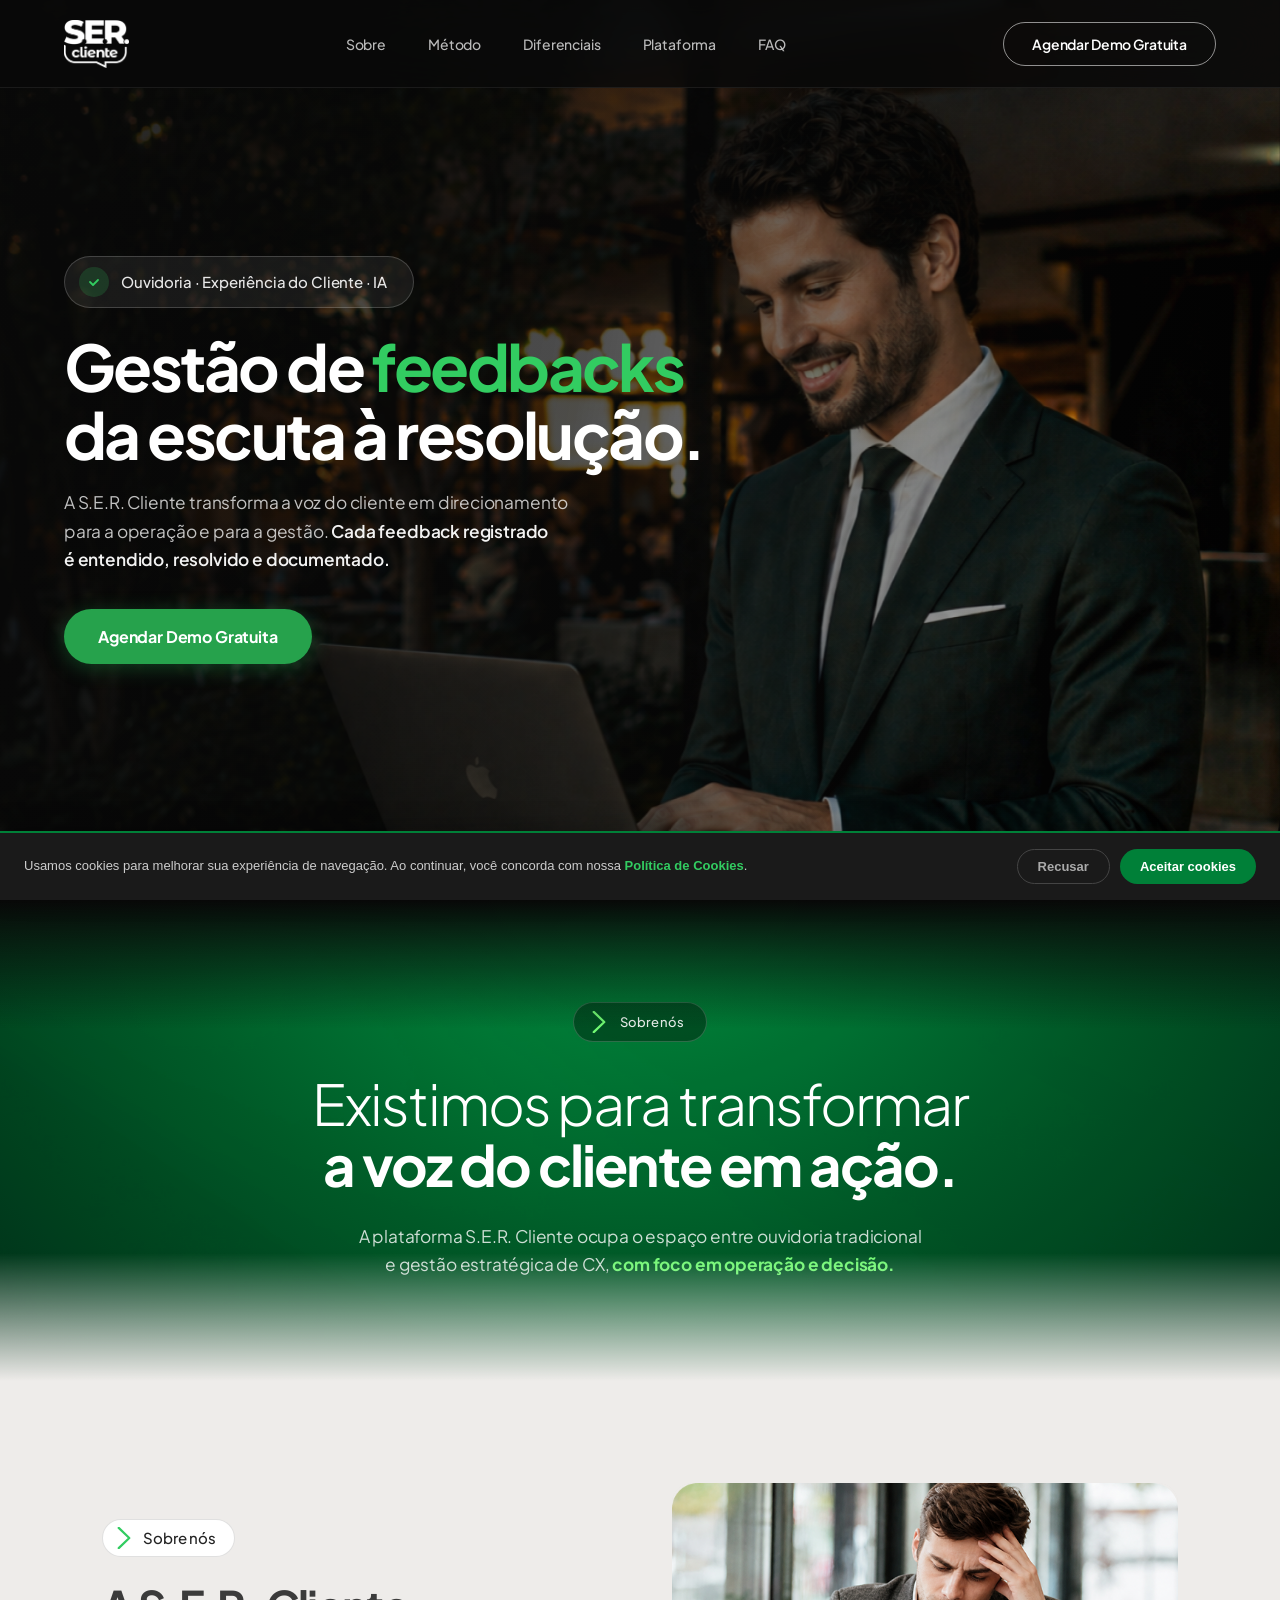
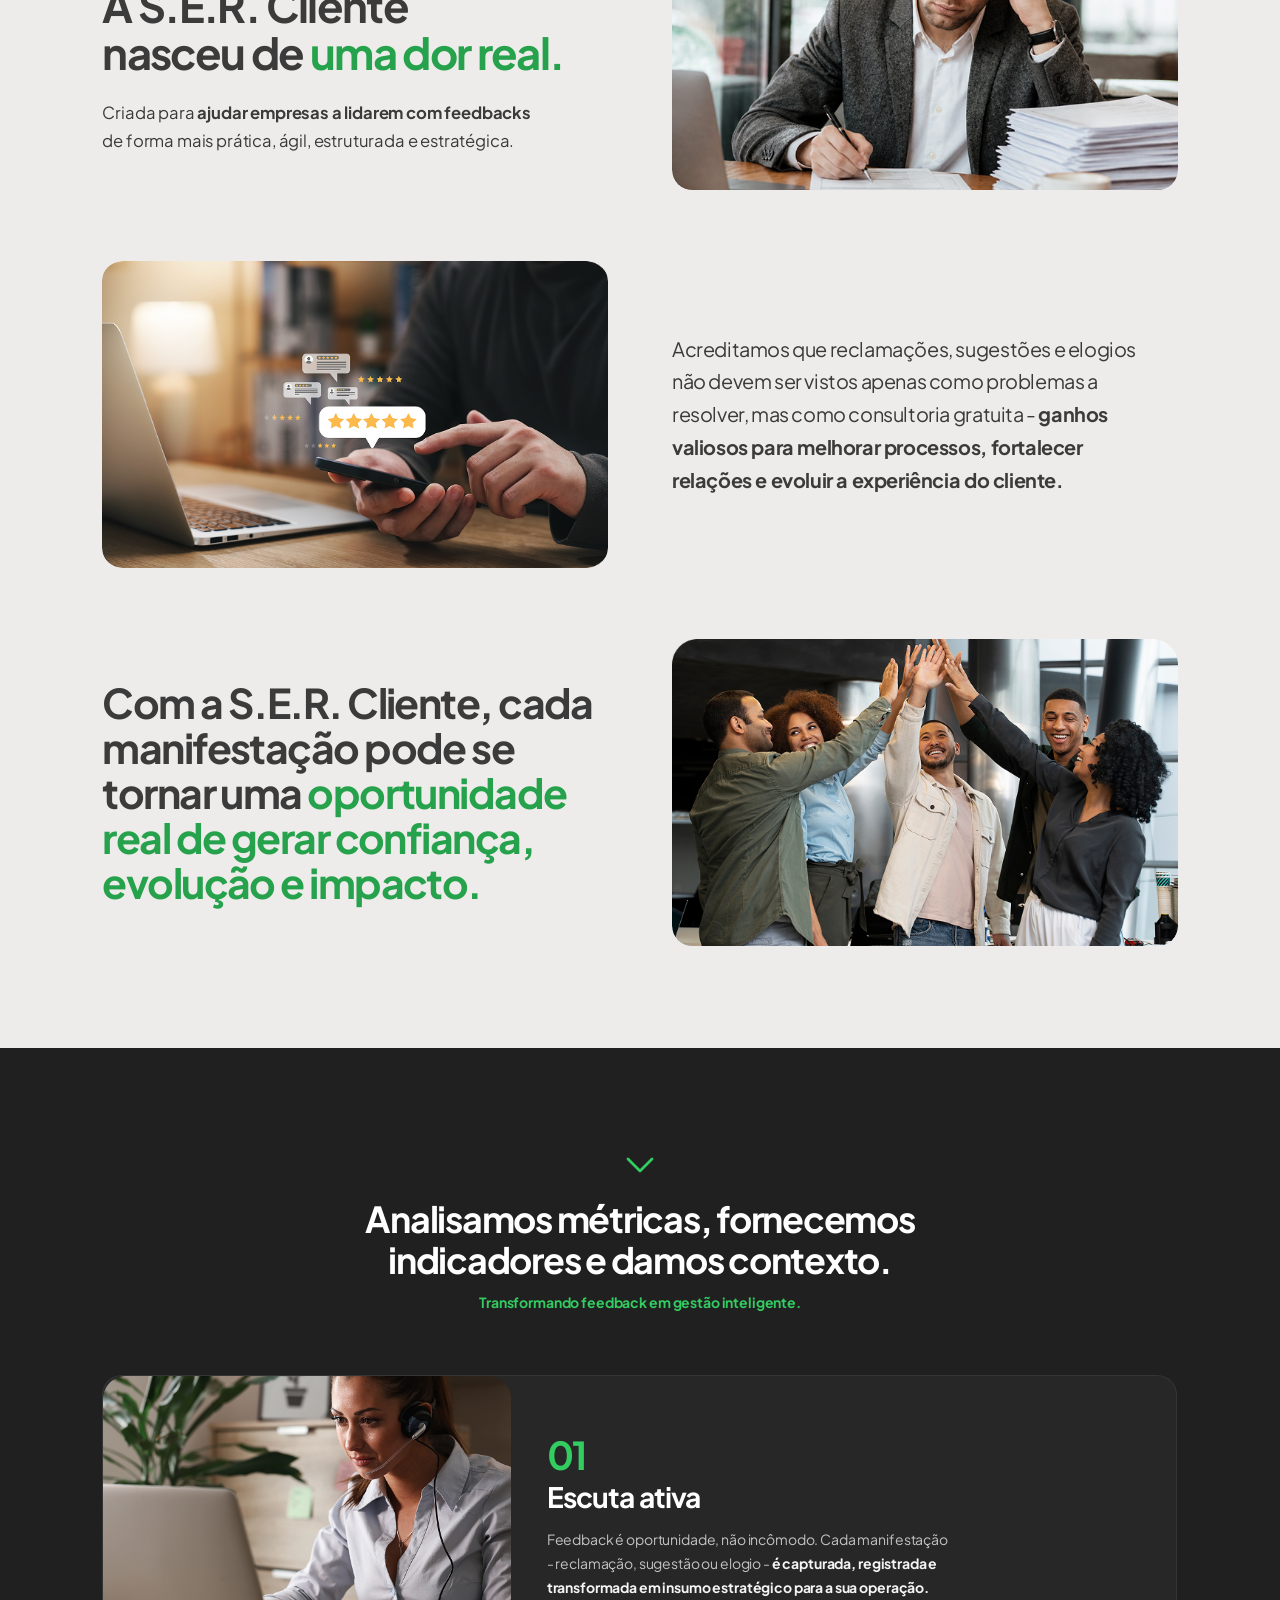
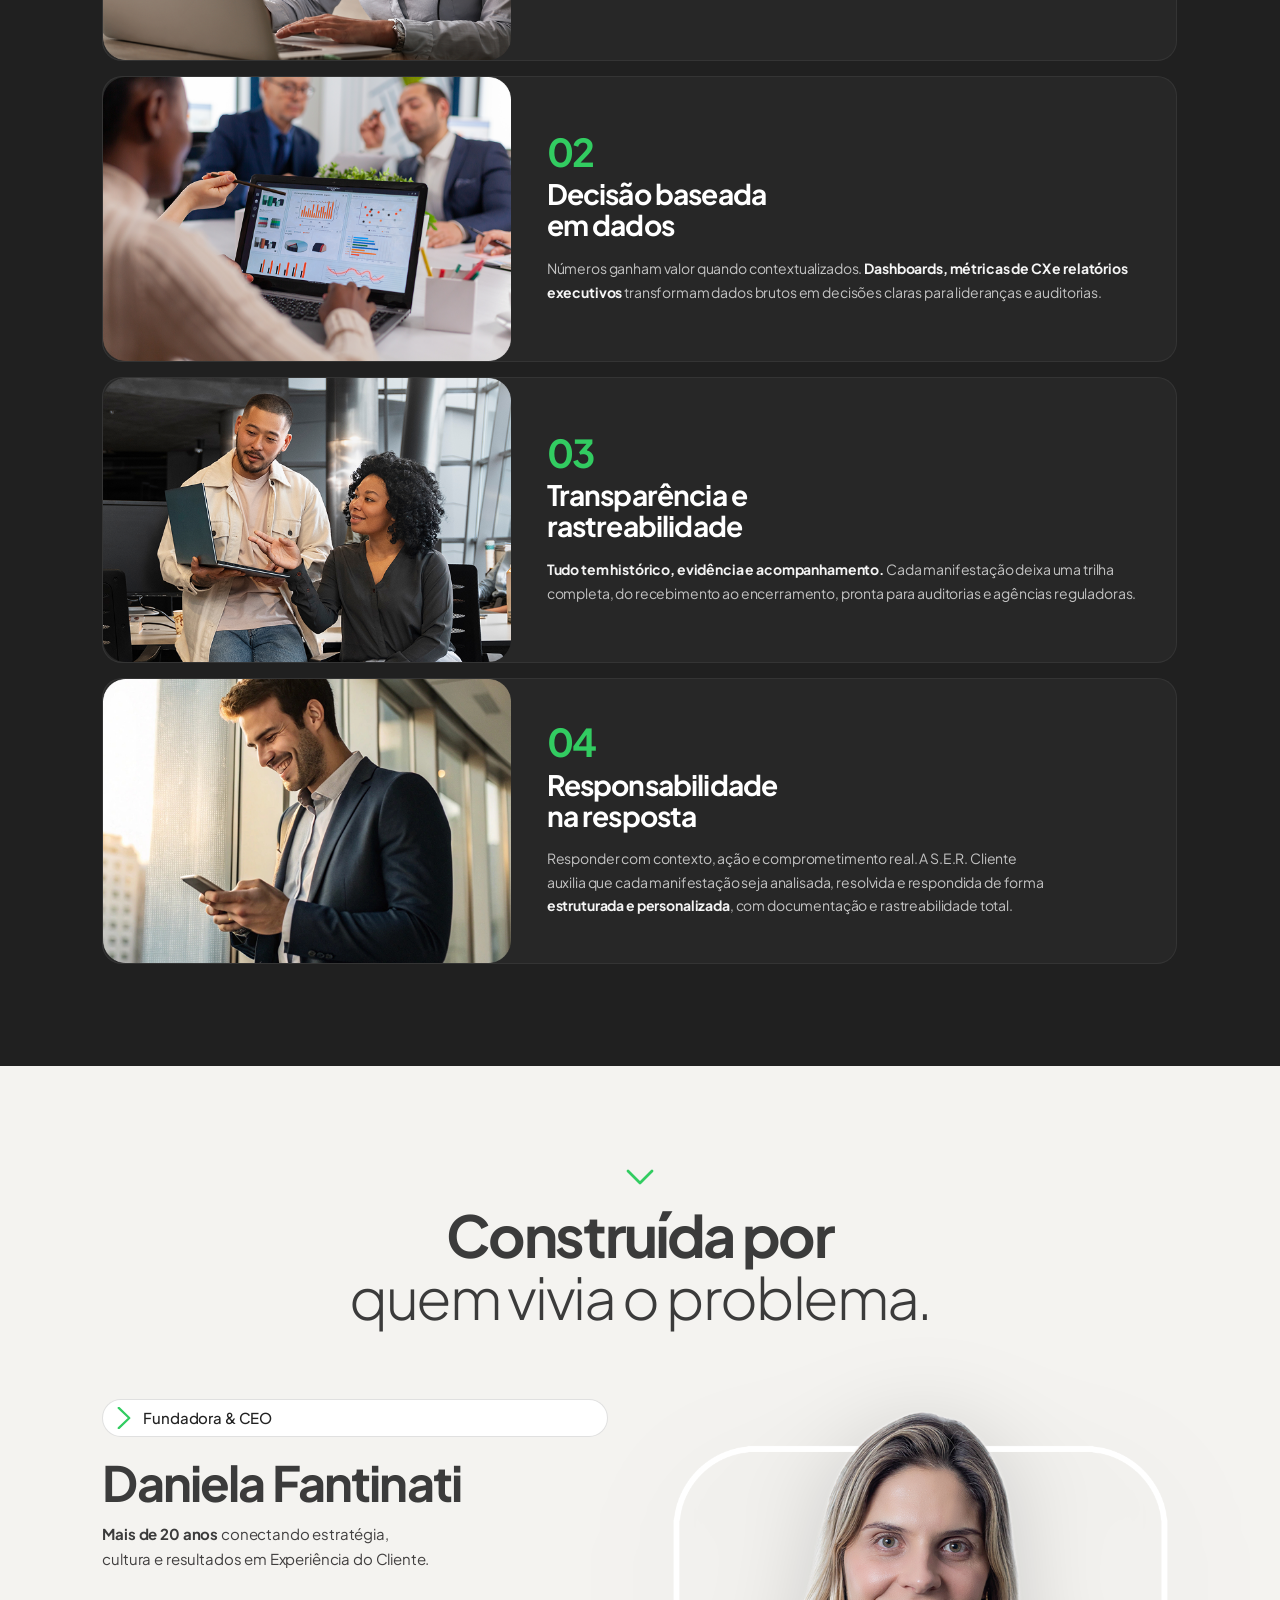
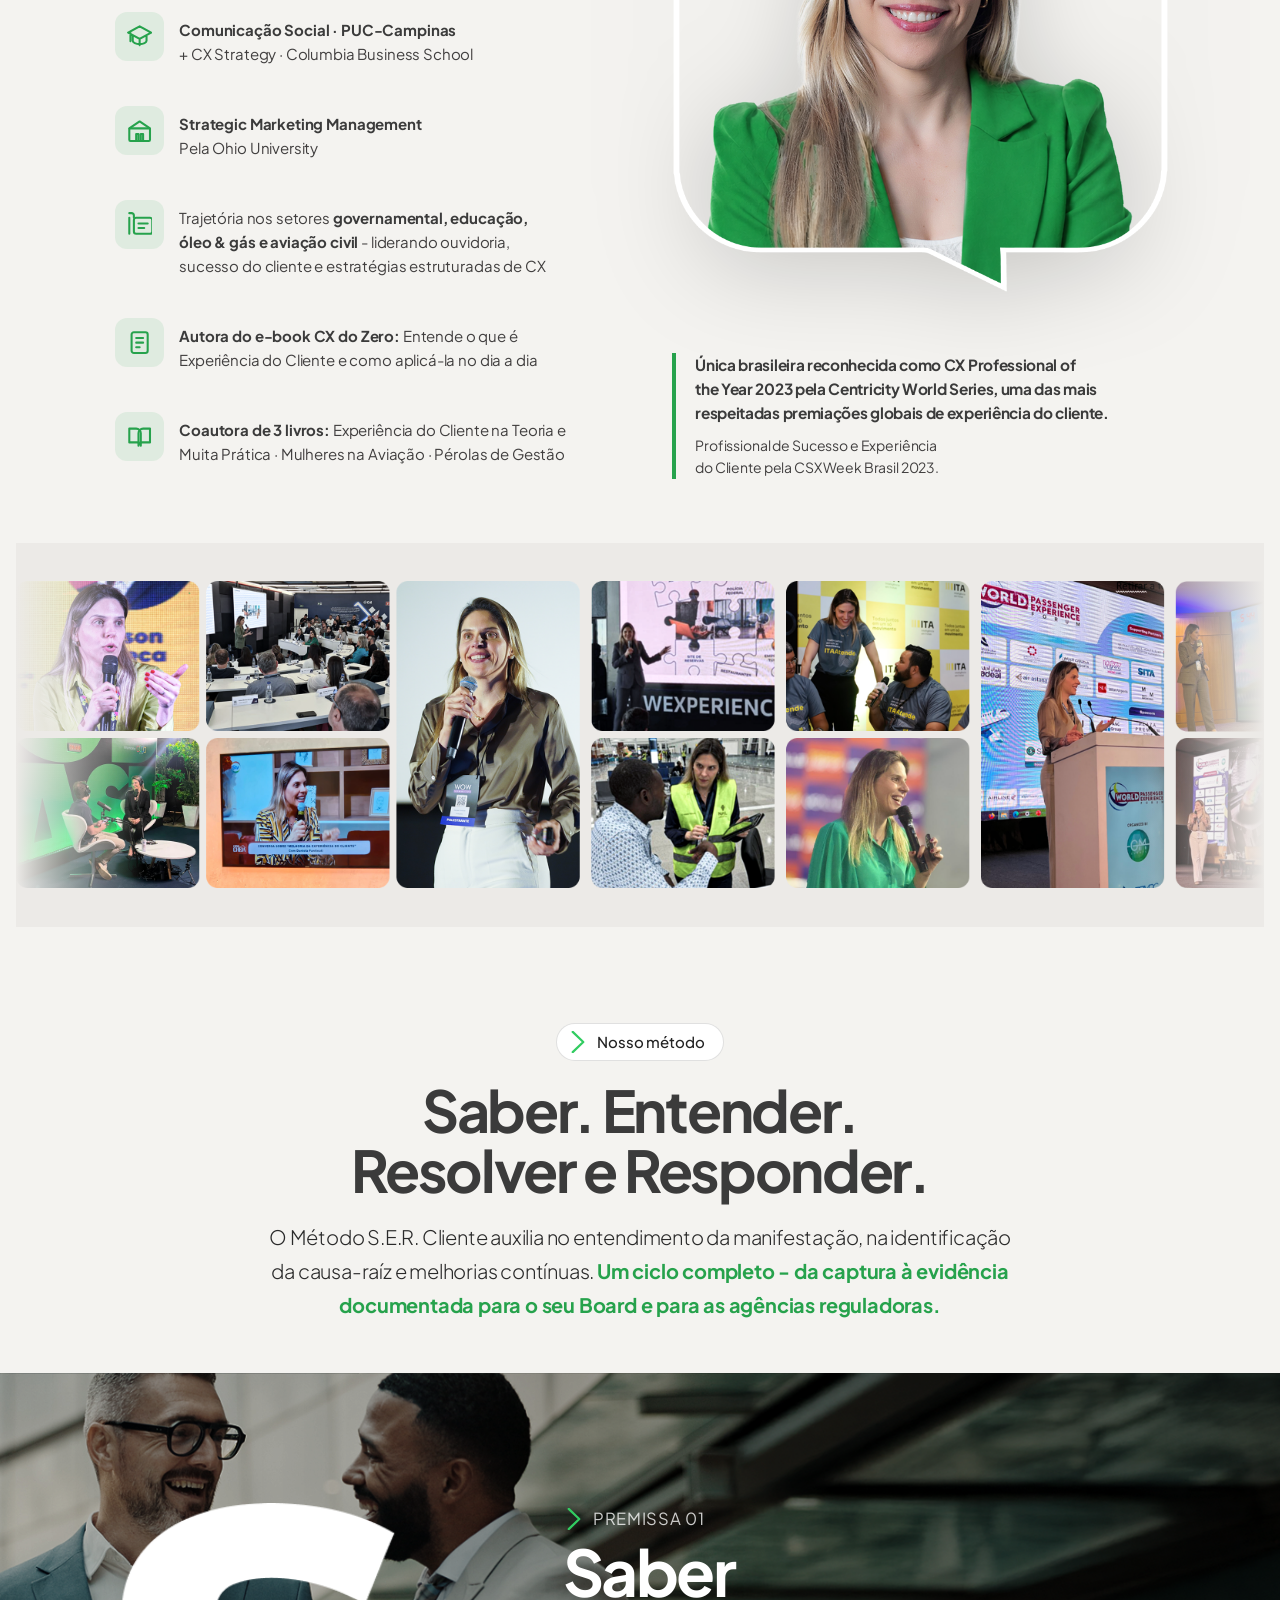
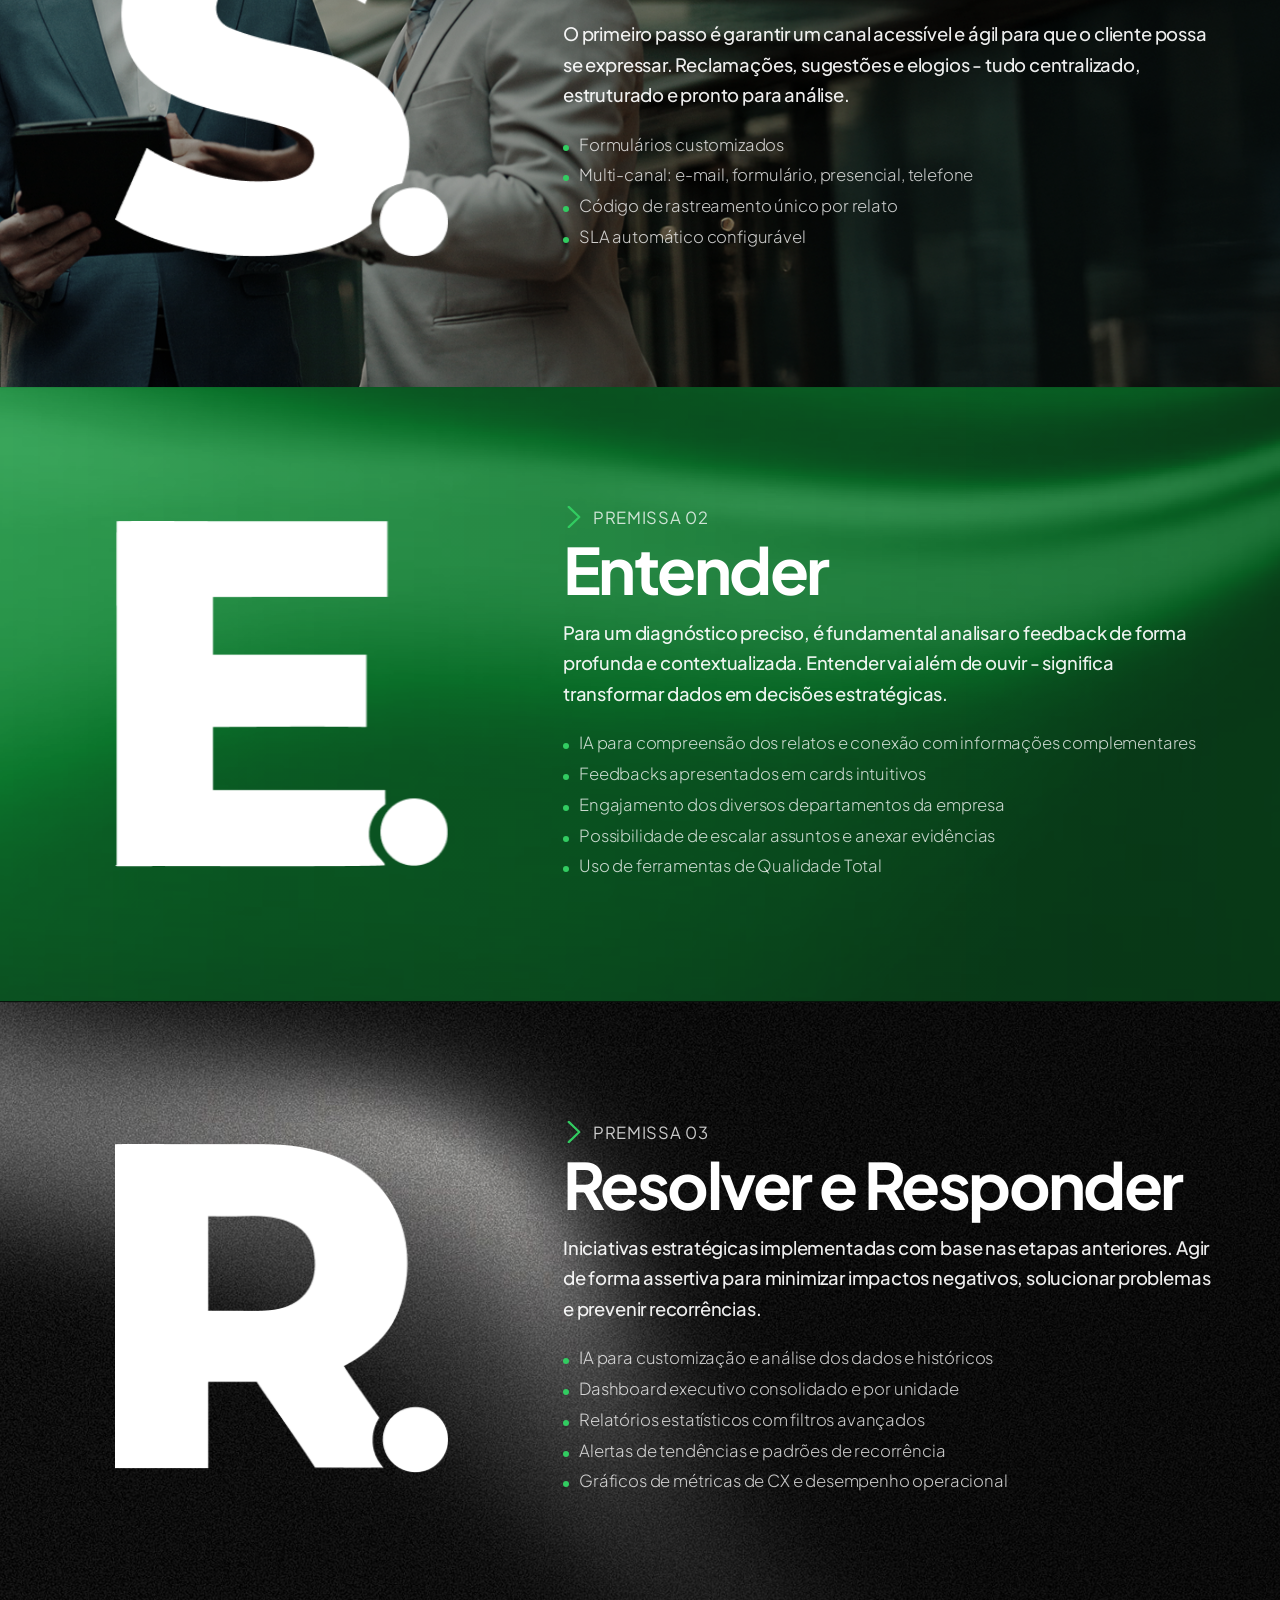
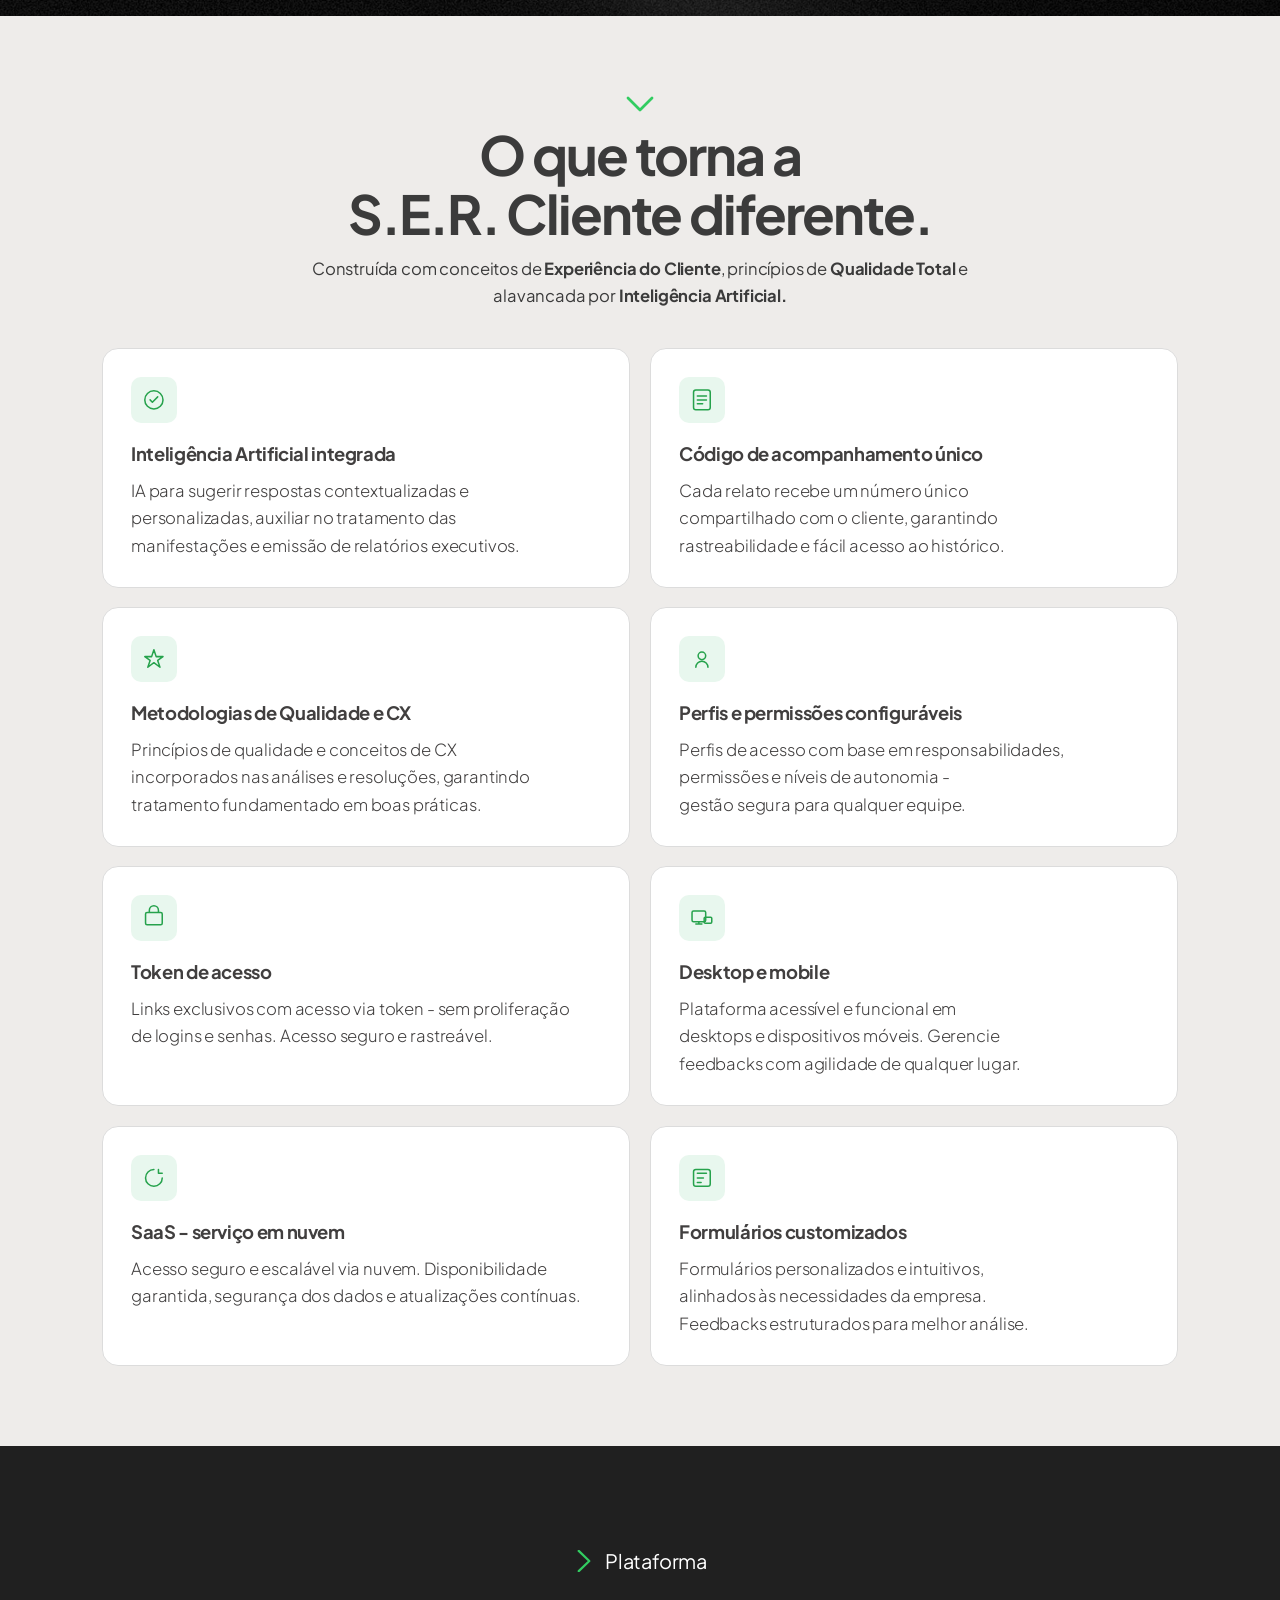
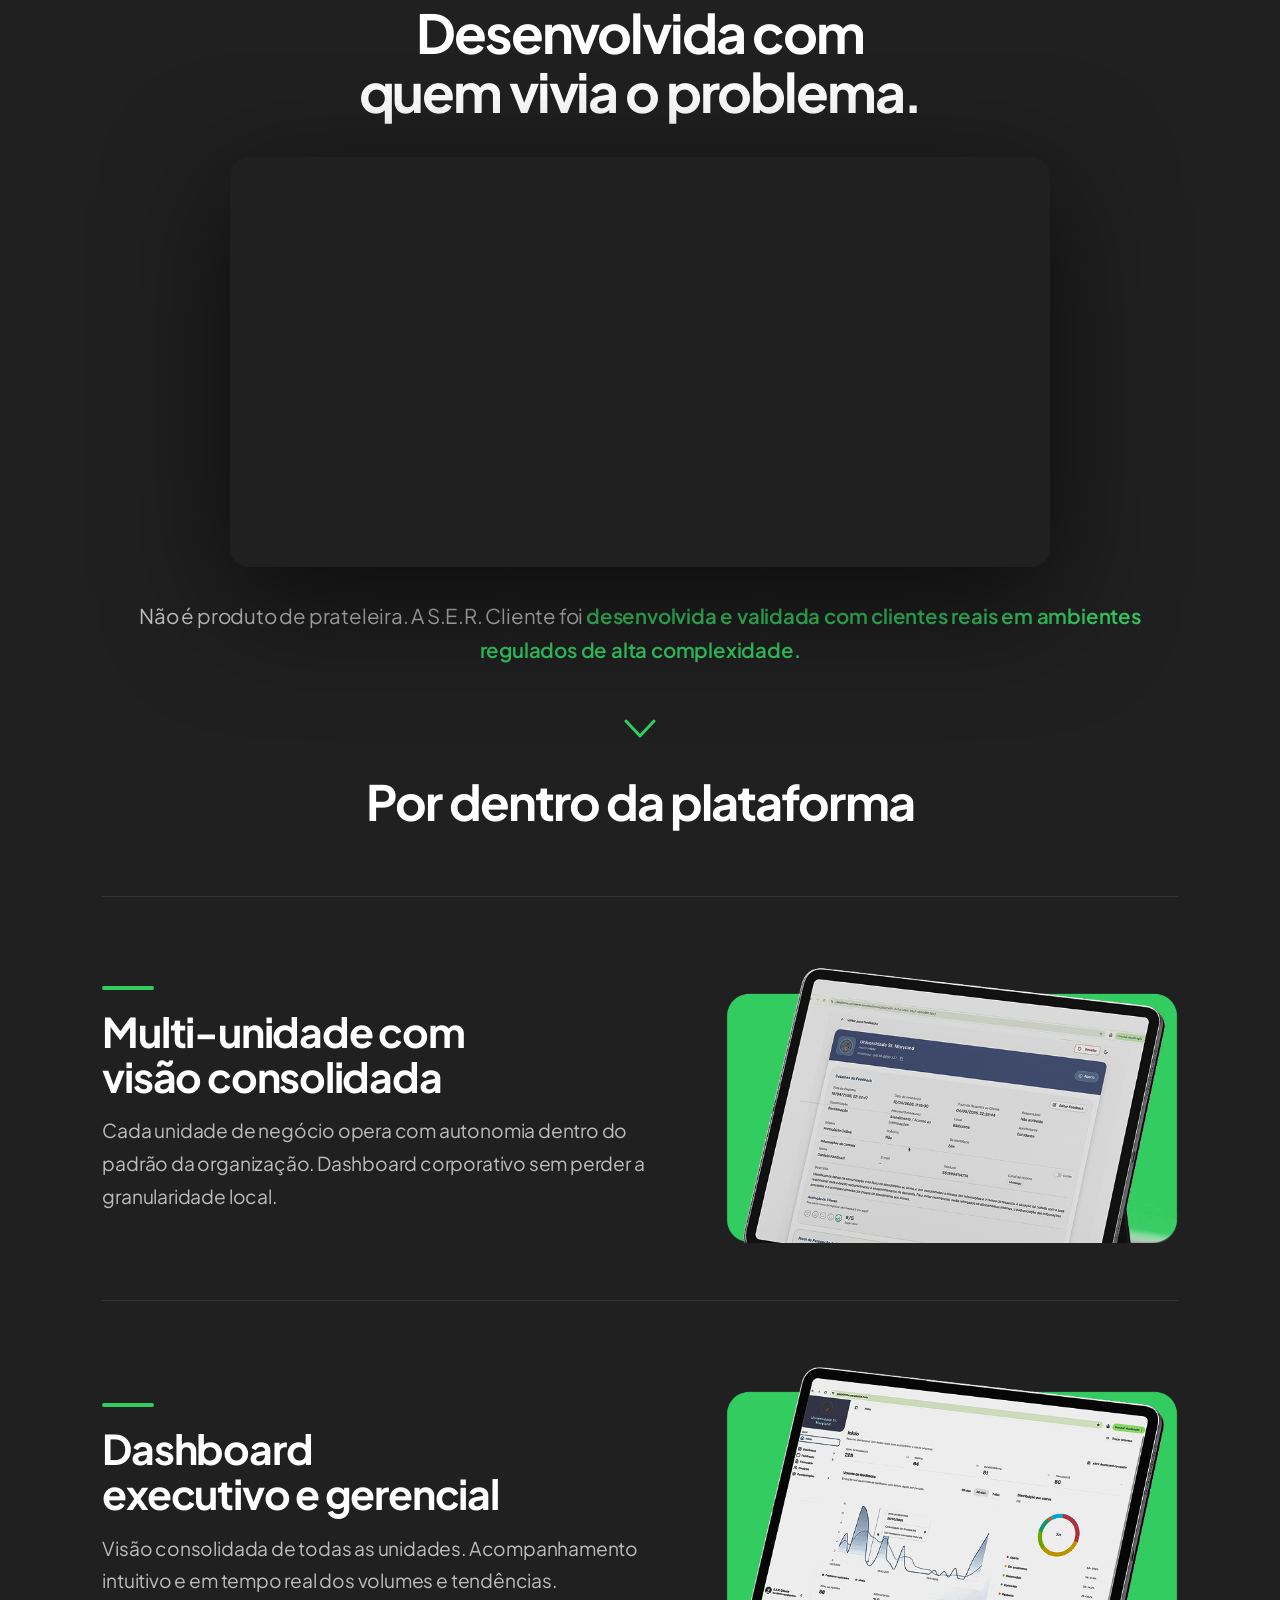
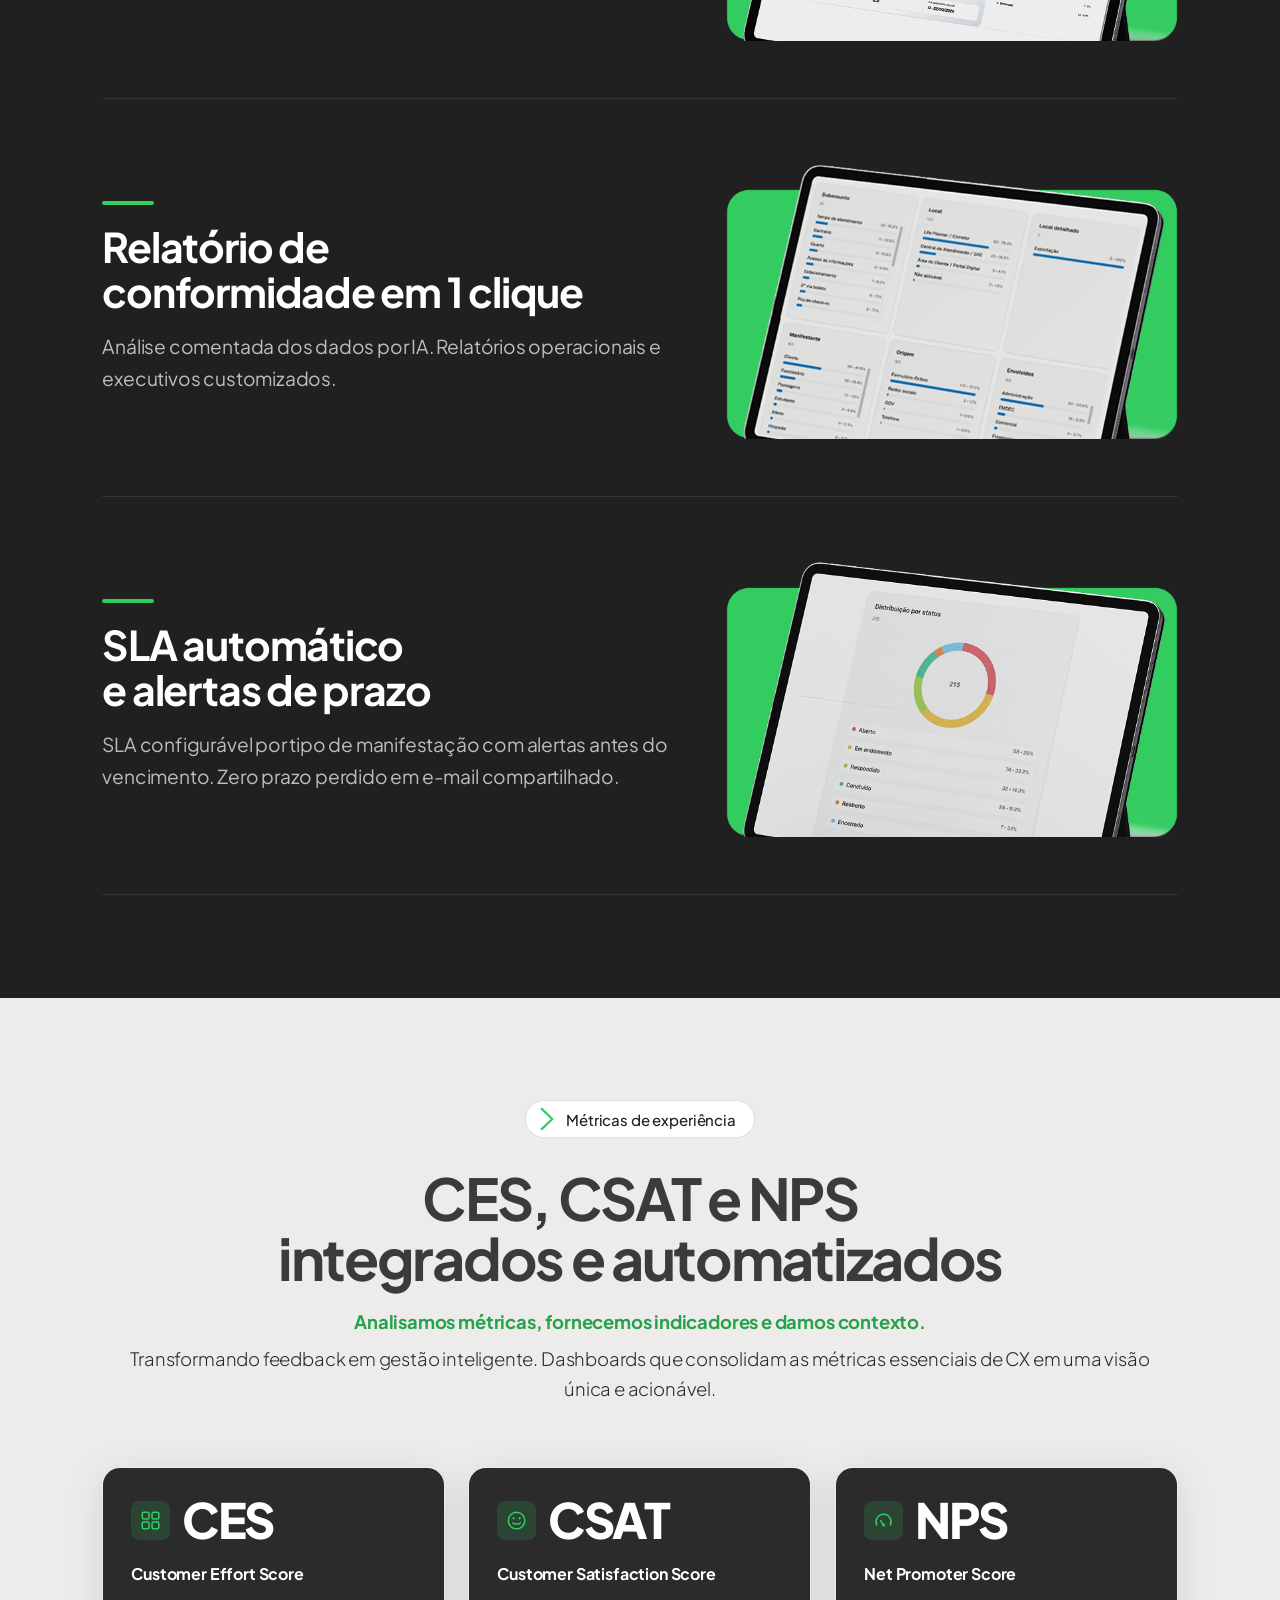
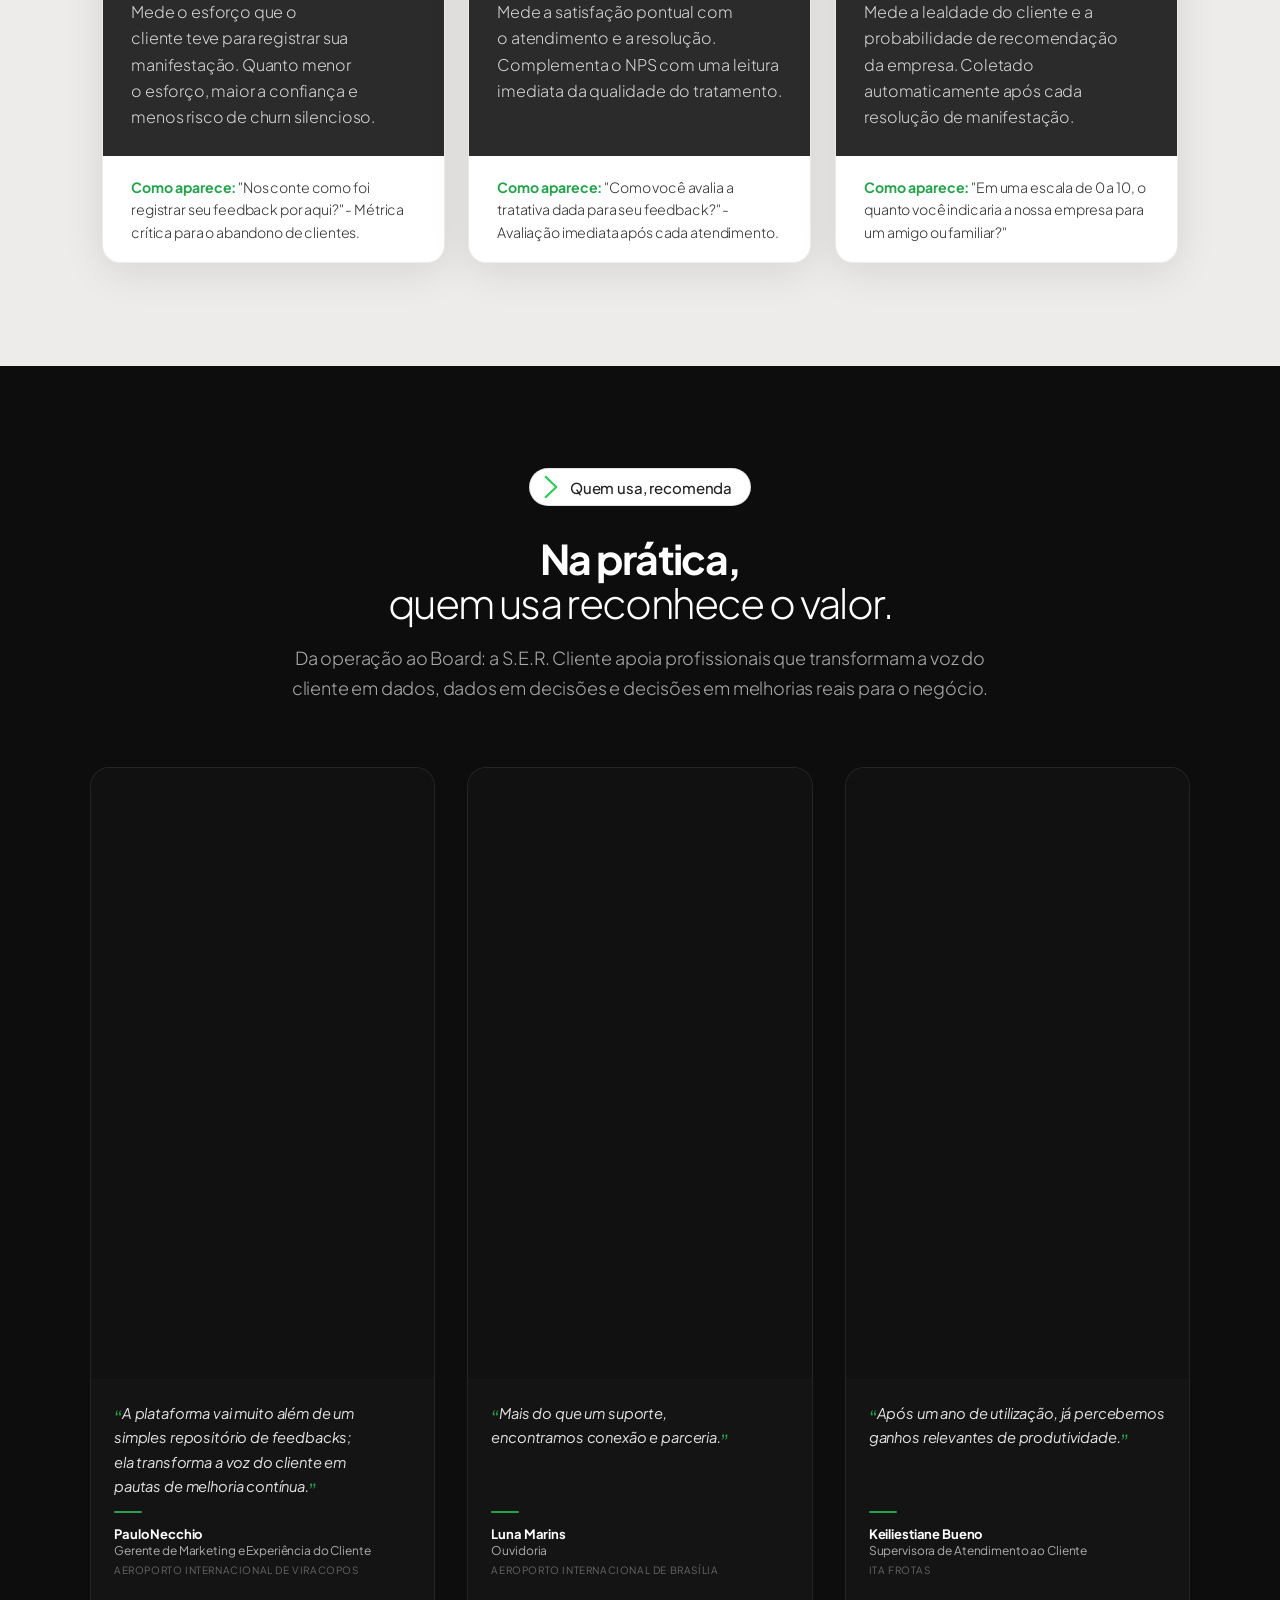
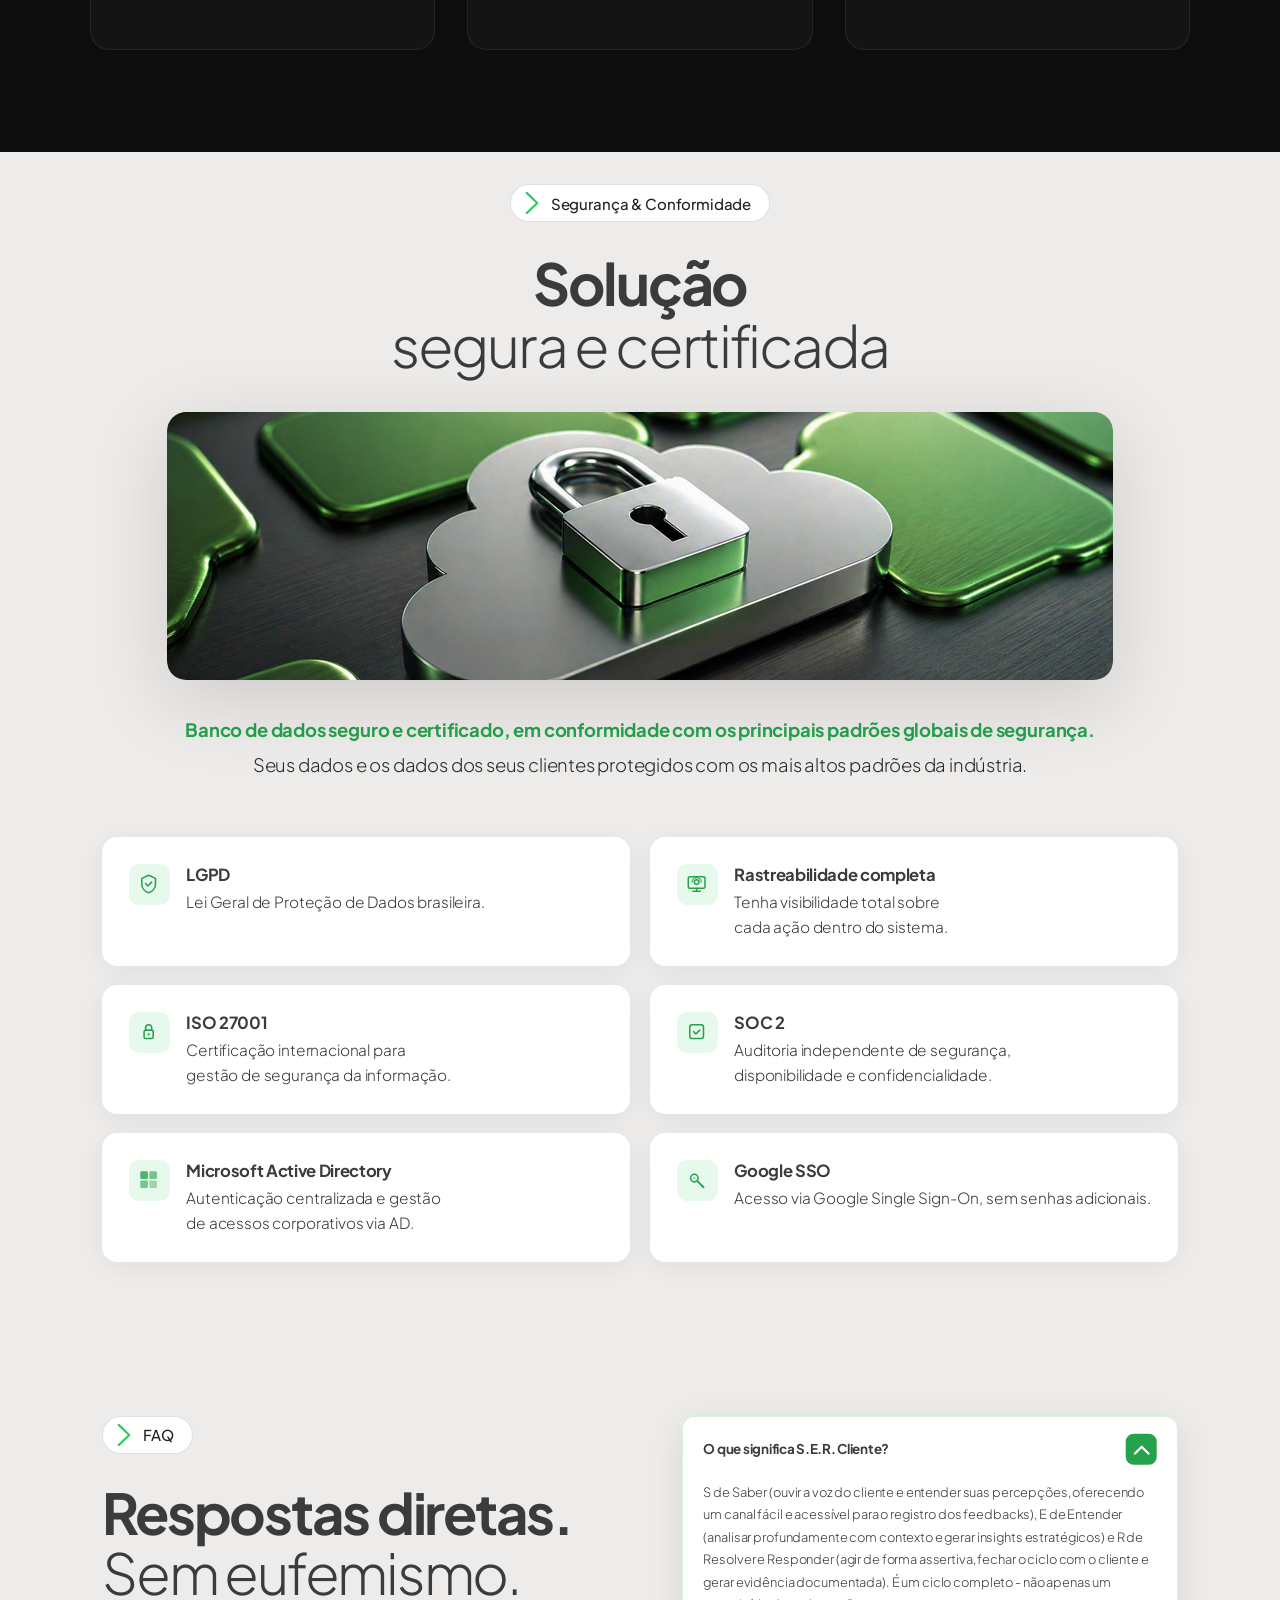
==== index.html @ 4820e361 "feat(analytics): adicionar Apollo.io website tracker Co-Authored-By: Claude Sonnet 4.6 <noreply@anth" ====
<!DOCTYPE html>
<html lang="pt-BR">
<head>
<meta charset="UTF-8">
<meta name="viewport" content="width=device-width, initial-scale=1.0">
<title>S.E.R. Cliente - Gestão de Feedbacks da Escuta à Resolução</title>
<link rel="icon" type="image/svg+xml" href="fotos/logo-nav.svg">
<link rel="apple-touch-icon" href="fotos/logo-ser.png">
<meta name="description" content="Ouvidoria · Experiência do Cliente · IA. Gestão de feedbacks da escuta à resolução.">
<link rel="preconnect" href="https://fonts.googleapis.com">
<link rel="preconnect" href="https://fonts.gstatic.com" crossorigin>
<link href="https://fonts.googleapis.com/css2?family=Plus+Jakarta+Sans:wght@200;300;400;500;600;700;800&display=swap" rel="stylesheet">
<style>
*{margin:0;padding:0;box-sizing:border-box}
:root{
  --black:#090909;
  --forest:#275023;
  --intense:#1C803C;
  --vibrant:#26A24C;
  --bright:#32CC61;
  --neon:#71F973;
  --white:#FFFFFF;
  --graphite:#2C2B2B;
  --gray:#5E5E5E;
  --light:#B2C9C1;
  --neutral:#DCDCDC;
  --dark-section:#202020;
  --text-dark:#3b3b3b;
  --text-dim:#413f3f;
  --text-muted:#858585;
  --text-gray:#929292;
  --font:'Plus Jakarta Sans',system-ui,sans-serif;
}
html{scroll-behavior:smooth}
body{font-family:var(--font);background:var(--black);color:var(--white);overflow-x:hidden;-webkit-font-smoothing:antialiased}
h1,h2,h3,h4,p{text-wrap:balance}

/* ─── ANIMATIONS ─── */
@keyframes fadeUp{from{opacity:0;transform:translateY(32px)}to{opacity:1;transform:none}}
@keyframes fadeIn{from{opacity:0}to{opacity:1}}
@keyframes scaleIn{from{opacity:0;transform:scale(.92)}to{opacity:1;transform:scale(1)}}
@keyframes navIn{from{opacity:0}to{opacity:1}}

/* ─── NAV ─── */
nav{
  position:fixed;top:0;left:0;width:100%;z-index:300;height:88px;
  display:flex;flex-direction:row;align-items:center;justify-content:space-between;gap:16px;
  padding:0 5%;
  background:rgba(9,9,9,0.90);backdrop-filter:blur(20px);-webkit-backdrop-filter:blur(20px);
  border-bottom:1px solid rgba(255,255,255,0.07);
  animation:navIn .4s ease both;
}
.nav-logo{
  display:flex;align-items:center;text-decoration:none;flex-shrink:0;
  transition:opacity .25s;
}
.nav-logo:hover{opacity:0.75}
.nav-logo img{height:48px;width:auto;display:block;}
.nav-links{
  display:flex;flex-direction:row;gap:2px;
  align-items:center;flex:1;justify-content:center;
  min-width:0;overflow:hidden;
}
.nav-links a{
  font-size:clamp(14px,1vw,17px);font-weight:500;
  color:rgba(255,255,255,0.72);
  text-decoration:none;letter-spacing:-0.01em;
  padding:9px 20px;border-radius:100px;
  transition:color .2s,background .2s;white-space:nowrap;
}
.nav-links a:hover{color:var(--bright);background:rgba(50,204,97,0.08)}
.nav-links a.active{
  background:var(--vibrant);color:#000;font-weight:700;
  padding:9px 20px;border-radius:100px;
}
.nav-links a.active:hover{background:var(--bright)}
.nav-cta{
  display:inline-flex;align-items:center;flex-shrink:0;
  background:transparent;color:#fff;
  border:1.5px solid rgba(255,255,255,0.55);
  padding:12px 28px;border-radius:100px;
  font-size:clamp(14px,1vw,16px);font-weight:600;font-family:var(--font);
  text-decoration:none;letter-spacing:-0.01em;white-space:nowrap;
  transition:all .25s;
}
.nav-cta:hover{
  background:rgba(255,255,255,0.1);
  border-color:rgba(255,255,255,0.9);
  transform:translateY(-1px);
}

/* ─── BADGE (section label) ─── */
.badge{
  display:inline-flex;align-items:center;gap:10px;
  font-size:clamp(14px,1.56vw,30px);font-weight:400;letter-spacing:-0.01em;
  margin-bottom:24px;
}
.badge-arrow{
  display:inline-flex;align-items:center;justify-content:center;
  width:clamp(22px,1.4vw,27px);height:clamp(22px,1.4vw,27px);
  flex-shrink:0;
}
.badge-arrow svg{width:100%;height:100%}
.badge-dark{color:var(--black)}
.badge-mid{color:#2a2a2a}
.badge-white{color:var(--white)}
.badge-light{color:#0b111e}

/* ─── HERO ─── */
.hero{
  min-height:100vh;position:relative;overflow:hidden;
  display:flex;flex-direction:column;justify-content:center;
  padding:160px 5% 140px;
  background:var(--black);
}
.hero-photo{
  position:absolute;inset:0;
  background:url('fotos/hero-bg.png') center right/cover no-repeat;
  opacity:0.75;
  animation:fadeIn 1.2s ease both;
}
.hero-overlay{
  position:absolute;inset:0;
  background:linear-gradient(100deg,rgba(9,9,9,0.92) 0%,rgba(9,9,9,0.72) 45%,rgba(9,9,9,0.15) 100%);
}
/* gradient fade bottom of hero → green section */
.hero-wave{display:none}
.hero-content{position:relative;z-index:1;max-width:1000px}
/* hero badge pill */
.hero-badge{
  display:inline-flex;align-items:center;gap:12px;
  background:rgba(255,255,255,0.07);border:1px solid rgba(255,255,255,0.18);
  border-radius:100px;padding:10px 26px 10px 14px;
  font-size:clamp(15px,1.1vw,20px);font-weight:500;color:rgba(255,255,255,0.9);
  letter-spacing:-.01em;margin-bottom:clamp(20px,2vw,36px);
  animation:fadeUp .7s .1s ease both;
}
.hero-badge-dot{
  width:30px;height:30px;background:rgba(50,204,97,0.18);
  border-radius:50%;display:flex;align-items:center;justify-content:center;flex-shrink:0;
}
.hero-badge-dot svg{width:12px;height:12px}
.hero h1{
  font-size:clamp(38px,5vw,92px);font-weight:700;line-height:1.06;
  letter-spacing:-0.04em;color:var(--white);
  margin-bottom:clamp(16px,1.5vw,28px);
  animation:fadeUp .7s .25s ease both;
}
.hero h1 .green{color:var(--bright)}
.hero-sub{
  font-size:clamp(17px,1.35vw,26px);font-weight:400;line-height:1.65;
  color:rgba(255,255,255,0.75);max-width:720px;
  margin-bottom:clamp(32px,2.8vw,52px);letter-spacing:-0.01em;
  animation:fadeUp .7s .4s ease both;
}
.hero-sub strong{color:rgba(255,255,255,0.95);font-weight:600}
/* hero CTA row */
.hero-actions{
  display:flex;align-items:center;gap:14px;flex-wrap:wrap;
  animation:fadeUp .7s .55s ease both;
}
.hero-btn{
  display:inline-flex;align-items:center;gap:10px;
  background:var(--vibrant);color:var(--white);
  padding:clamp(17px,1.26vw,23px) clamp(34px,2.63vw,55px);
  border-radius:100px;font-size:clamp(16px,1.16vw,21px);font-weight:700;
  text-decoration:none;letter-spacing:-0.01em;font-family:var(--font);
  transition:background .25s,transform .25s,box-shadow .25s;
  box-shadow:0 4px 20px rgba(38,162,76,0.35);
}
.hero-btn:hover{background:var(--bright);transform:translateY(-2px);box-shadow:0 8px 28px rgba(50,204,97,0.45)}
.hero-btn-circle{
  width:clamp(52px,3.8vw,64px);height:clamp(52px,3.8vw,64px);
  background:var(--vibrant);border-radius:50%;
  display:inline-flex;align-items:center;justify-content:center;flex-shrink:0;
  text-decoration:none;
  transition:background .25s,transform .25s;
  box-shadow:0 4px 20px rgba(38,162,76,0.35);
}
.hero-btn-circle:hover{background:var(--bright);transform:translateY(-2px) scale(1.06)}
.hero-btn-circle svg{width:18px;height:18px}

/* ─── SECTION WRAPPER ─── */
.section{padding:clamp(60px,6.25vw,120px) 8%}
.section-white{background:#EEECEA}
.section-dark{background:var(--dark-section)}
.section-green{background:#00803c}

/* ─── O QUE ENTREGAMOS ─── */
.entregamos-title{
  font-size:clamp(26px,3.2vw,62px);font-weight:700;
  color:var(--text-dark);letter-spacing:-0.03em;line-height:1.1;
  margin-bottom:clamp(32px,3vw,60px);
}
.cards-grid{display:grid;grid-template-columns:repeat(3,1fr);gap:clamp(16px,1.5vw,28px)}
.card{background:var(--white);border-radius:16px;overflow:hidden;border:1px solid rgba(0,0,0,0.07)}
.card-img{width:100%;height:clamp(180px,18vw,335px);object-fit:cover;object-position:top;display:block}
.card-body{padding:clamp(20px,1.8vw,36px) clamp(20px,1.8vw,36px) clamp(24px,2vw,40px)}
.card-title{font-size:clamp(18px,1.8vw,35px);font-weight:700;color:var(--text-dark);letter-spacing:-0.02em;margin-bottom:8px}
.card-sub{font-size:clamp(14px,1.56vw,30px);font-weight:300;color:var(--text-dark);letter-spacing:-0.01em;line-height:1.5}

/* ─── SOBRE NÓS GREEN ─── */
.sobre-green{
  position:relative;overflow:hidden;
  background:radial-gradient(ellipse at 50% -10%, #009944 0%, #005A28 55%, #003018 100%);
  padding:clamp(80px,8vw,160px) 8%;
  text-align:center;
}
.sobre-green-bg{
  position:absolute;inset:0;
  background:url('fotos/sobre-nos-green.png') center/cover no-repeat;
  mix-blend-mode:overlay;opacity:0.18;
}
/* gradient fade: hero black → green */
.sobre-green::before{
  content:'';position:absolute;top:0;left:0;width:100%;height:clamp(80px,10vw,140px);
  background:linear-gradient(to bottom,#090909 0%,transparent 100%);
  pointer-events:none;z-index:2;
}
/* gradient fade: green → beige (#EEECEA) */
.sobre-green::after{
  content:'';position:absolute;bottom:0;left:0;width:100%;height:clamp(80px,10vw,140px);
  background:linear-gradient(to bottom,transparent 0%,#EEECEA 100%);
  pointer-events:none;z-index:2;
}
.sobre-green-content{position:relative;z-index:1;max-width:900px;margin:0 auto}
/* dark pill badge */
.sobre-badge{
  display:inline-flex;align-items:center;gap:10px;
  background:rgba(0,0,0,0.35);border:1px solid rgba(255,255,255,0.18);
  border-radius:100px;padding:8px 22px 8px 14px;
  font-size:clamp(13px,.9vw,16px);font-weight:500;color:rgba(255,255,255,0.92);
  letter-spacing:-.01em;margin-bottom:clamp(24px,2.5vw,44px);
}
.sobre-green h2{
  font-size:clamp(30px,4.4vw,84px);font-weight:300;line-height:1.08;
  letter-spacing:-0.035em;color:var(--white);
  margin-bottom:clamp(20px,2vw,36px);
}
.sobre-green h2 strong{font-weight:700;display:block}
.sobre-green-sub{
  font-size:clamp(15px,1.35vw,26px);font-weight:400;line-height:1.65;
  color:rgba(255,255,255,0.8);max-width:780px;letter-spacing:-0.01em;
  margin:0 auto;
}
.sobre-green-sub .g{color:var(--neon);font-weight:700;font-style:normal}

/* ─── SOBRE NÓS ARTIGO (3-row alternating) ─── */
.sa-section{
  background:#EEECEA;
  padding:clamp(80px,8vw,140px) 8%;
}
.sa-row{
  display:grid;grid-template-columns:1fr 1fr;
  gap:clamp(40px,5vw,88px);align-items:center;
  margin-bottom:clamp(52px,5.5vw,96px);
}
.sa-row:last-child{margin-bottom:0}
.sa-row.img-first .sa-media{order:-1}
.sa-media{
  overflow:hidden;border-radius:20px;
  transition:transform .5s cubic-bezier(.22,1,.36,1),box-shadow .5s ease;
  will-change:transform;
}
.sa-media:hover{transform:scale(1.02);box-shadow:0 24px 72px rgba(0,0,0,0.16)}
.sa-media img{
  width:100%;border-radius:20px;display:block;
  height:clamp(240px,24vw,400px);object-fit:cover;object-position:center top;
  box-shadow:0 8px 48px rgba(0,0,0,0.12);
  transition:transform .7s cubic-bezier(.22,1,.36,1);
}
.sa-media:hover img{transform:scale(1.04)}
/* light pill badge */
.sa-badge{
  display:inline-flex;align-items:center;gap:8px;
  background:#fff;border:1px solid rgba(0,0,0,0.12);
  border-radius:100px;padding:7px 18px 7px 10px;
  font-size:clamp(15px,1vw,18px);font-weight:500;color:#222;
  letter-spacing:-.01em;margin-bottom:clamp(20px,2vw,32px);
}
.sa-h2{
  font-size:clamp(28px,3.4vw,64px);font-weight:700;line-height:1.08;
  letter-spacing:-0.038em;color:var(--text-dark);
  margin-bottom:clamp(20px,1.8vw,32px);
}
.sa-h2 .g{color:var(--vibrant)}
.sa-p{
  font-size:clamp(16px,1.3vw,24px);font-weight:400;line-height:1.68;
  color:#3a3a3a;letter-spacing:-0.01em;
}
.sa-p strong{font-weight:700;color:var(--text-dark)}
.sa-p-lg{
  font-size:clamp(18px,1.55vw,28px);font-weight:400;line-height:1.65;
  color:#3a3a3a;letter-spacing:-0.02em;
}
.sa-p-lg strong{font-weight:700;color:var(--text-dark)}
.sa-quote{
  font-size:clamp(26px,3.2vw,60px);font-weight:700;line-height:1.1;
  letter-spacing:-0.038em;color:var(--text-dark);
}
.sa-quote .g{color:var(--vibrant)}
@media(max-width:768px){
  .sa-row{grid-template-columns:1fr}
  /* on mobile: image always comes after text so they don't stack together */
  .sa-row .sa-media{order:2}
  .sa-row .sa-text{order:1}
  .sa-row.img-first .sa-media{order:2}
  .sa-row.img-first .sa-text{order:1}
}

/* ─── 4 PILARES (card design) ─── */
.pilares-section{
  background:var(--dark-section);
  padding:clamp(80px,8vw,140px) 8%;
}
.pilares-header{
  text-align:center;
  margin-bottom:clamp(48px,5vw,80px);
}
.pilares-chevron{
  display:flex;align-items:center;justify-content:center;
  margin-bottom:clamp(16px,1.5vw,24px);
}
.pilares-chevron svg{width:28px;height:28px}
.pilares-header h2{
  font-size:clamp(24px,2.8vw,52px);font-weight:700;line-height:1.15;
  letter-spacing:-0.035em;color:var(--white);
  margin:0 auto clamp(12px,1vw,16px);max-width:720px;
}
.pilares-tagline{
  font-size:clamp(14px,1vw,18px);font-weight:700;
  color:var(--bright);letter-spacing:-0.01em;
}
.pilares-list{
  display:flex;flex-direction:column;
  gap:clamp(14px,1.2vw,20px);
}
/* card */
.pilar-card{
  display:grid;grid-template-columns:38% 1fr;
  background:#272727;border-radius:20px;overflow:hidden;
  border:1px solid rgba(255,255,255,0.06);
  transition:transform .35s cubic-bezier(.22,1,.36,1),box-shadow .35s ease,border-color .35s ease;
  will-change:transform;
}
.pilar-card:hover{
  transform:translateY(-6px);
  box-shadow:0 20px 60px rgba(0,0,0,0.4);
  border-color:rgba(50,204,97,0.2);
}
.pilar-img{overflow:hidden;min-height:clamp(220px,22vw,360px)}
.pilar-img img{
  width:100%;height:100%;object-fit:cover;display:block;
  transition:transform .6s cubic-bezier(.22,1,.36,1);
}
.pilar-card:hover .pilar-img img{transform:scale(1.07)}
.pilar-body{
  padding:clamp(28px,2.8vw,52px) clamp(28px,2.8vw,52px);
  display:flex;flex-direction:column;justify-content:center;
}
.pilar-num{
  font-size:clamp(32px,3vw,56px);font-weight:700;
  color:var(--bright);letter-spacing:-0.04em;line-height:1;
  display:block;margin-bottom:clamp(6px,.6vw,10px);
}
.pilar-title{
  font-size:clamp(22px,2.2vw,42px);font-weight:700;color:var(--white);
  letter-spacing:-0.03em;line-height:1.1;
  margin-bottom:clamp(12px,1.2vw,20px);
}
.pilar-text{
  font-size:clamp(14px,1.05vw,19px);font-weight:400;
  color:rgba(255,255,255,0.72);line-height:1.7;letter-spacing:-0.01em;
}
.pilar-text strong{color:rgba(255,255,255,0.95);font-weight:700}
/* stagger */
.pilar-card:nth-child(2){transition-delay:.08s}
.pilar-card:nth-child(3){transition-delay:.16s}
.pilar-card:nth-child(4){transition-delay:.24s}
@media(max-width:768px){
  .pilar-card{grid-template-columns:1fr}
  .pilar-img{min-height:220px}
}

/* ─── DANIELA FANTINATI ─── */
.dani-section{
  background:#F4F3F0;
  padding:clamp(80px,8vw,140px) 8% 0;
  overflow:hidden;
}
/* header */
.dani-header{text-align:center;margin-bottom:clamp(52px,5.5vw,90px)}
.dani-chevron{display:flex;justify-content:center;margin-bottom:clamp(16px,1.5vw,24px)}
.dani-chevron svg{width:28px;height:16px}
.dani-title{
  font-size:clamp(36px,4.5vw,84px);line-height:1.08;
  letter-spacing:-0.04em;color:var(--text-dark);
}
.dani-title strong{font-weight:700;display:block}
.dani-title span{font-weight:300;display:block}
/* 2-col grid - stretch so both cols share height; last items align at bottom */
.dani-grid{
  display:grid;grid-template-columns:1fr 1fr;
  gap:clamp(40px,5vw,88px);align-items:stretch;
  margin-bottom:clamp(52px,5vw,80px);
}
/* left col stretches vertically so creds fill the space */
.dani-grid > .fade-left{
  display:flex;flex-direction:column;
}
.dani-grid > .fade-left .dani-creds{
  flex:1;
}
/* left - bio */
.dani-badge{
  display:inline-flex;align-items:center;gap:8px;
  background:#fff;border:1px solid rgba(0,0,0,0.12);
  border-radius:100px;padding:7px 18px 7px 10px;
  font-size:clamp(15px,1vw,18px);font-weight:500;color:#222;
  letter-spacing:-.01em;margin-bottom:clamp(16px,1.5vw,24px);
}
.dani-name{
  font-size:clamp(32px,3.8vw,68px);font-weight:700;
  letter-spacing:-0.038em;line-height:1.1;color:var(--text-dark);
  margin-bottom:clamp(10px,1vw,16px);
}
.dani-lead{
  font-size:clamp(15px,1.15vw,20px);line-height:1.65;
  color:var(--text-dim);letter-spacing:-0.01em;
  margin-bottom:clamp(20px,2vw,32px);
}
.dani-lead strong{color:var(--text-dark);font-weight:700}
/* credentials */
.dani-creds{list-style:none;display:flex;flex-direction:column;gap:clamp(10px,1vw,18px)}
.dani-cred{display:flex;gap:clamp(14px,1.2vw,20px);align-items:flex-start;
  padding:clamp(10px,1vw,14px);border-radius:12px;
  transition:background .2s;
}
.dani-cred:hover{background:rgba(38,162,76,0.06)}
.dani-cred-icon{
  width:clamp(44px,3.8vw,60px);height:clamp(44px,3.8vw,60px);
  background:rgba(38,162,76,0.1);border-radius:12px;
  display:flex;align-items:center;justify-content:center;flex-shrink:0;
  align-self:flex-start;margin-top:2px;
}
.dani-cred-icon svg{width:52%;height:52%}
.dani-cred-text{
  font-size:clamp(15px,1.15vw,20px);line-height:1.6;
  color:var(--text-dim);letter-spacing:-0.01em;padding-top:clamp(6px,.6vw,10px);
}
.dani-cred-text strong{color:var(--text-dark);font-weight:700}
/* right - photo + award */
.dani-photo-col{display:flex;flex-direction:column;gap:clamp(16px,1.6vw,24px)}
.dani-photo-wrap{
  display:flex;
  flex:1;
  min-height:0;
}
.dani-photo-wrap img{
  width:100%;display:block;
  height:100%;
  max-height:clamp(420px,52vw,660px);
  object-fit:contain;object-position:top center;
  filter:drop-shadow(0 16px 48px rgba(0,0,0,0.18));
  transition:filter .4s ease;
}
.dani-photo-wrap img:hover{filter:drop-shadow(0 24px 64px rgba(0,0,0,0.28))}
.dani-award-block{
  border-left:4px solid var(--vibrant);
  padding-left:clamp(16px,1.5vw,24px);
}
.dani-award-main{
  font-size:clamp(15px,1.2vw,22px);font-weight:700;
  color:var(--text-dark);line-height:1.55;letter-spacing:-0.02em;
  margin-bottom:clamp(8px,.7vw,14px);
}
.dani-award-sub{
  font-size:clamp(14px,1vw,18px);color:var(--text-dim);
  line-height:1.6;letter-spacing:-0.01em;
}
/* ── mural infinito ── */
.dani-mural{
  position:relative;overflow:hidden;
  margin:0 -8%;
  background:#ECEAE7;
  padding:clamp(28px,3vw,48px) 0;
}
/* fade edges */
.dani-mural::before,.dani-mural::after{
  content:'';position:absolute;top:0;bottom:0;
  width:clamp(80px,10vw,180px);z-index:2;pointer-events:none;
}
.dani-mural::before{left:0;background:linear-gradient(to right,#ECEAE7,transparent)}
.dani-mural::after{right:0;background:linear-gradient(to left,#ECEAE7,transparent)}
.dani-mural-track{
  display:flex;width:fit-content;
  animation:muralScroll 55s linear infinite;
}
.dani-mural-track:hover{animation-play-state:paused}
.dani-mural-img{
  height:clamp(220px,24vw,400px);width:auto;
  display:block;flex-shrink:0;
  /* gap between repetitions - usando margin-right faz o -50% ser exato */
  margin-right:clamp(16px,2vw,32px);
}
@keyframes muralScroll{
  0%{transform:translateX(0)}
  100%{transform:translateX(-50%)}
}
@media(max-width:768px){
  .dani-grid{grid-template-columns:1fr}
  .dani-mural::before,.dani-mural::after{width:60px}
}

/* ─── NOSSO MÉTODO ─── */
/* ─── NOSSO MÉTODO - intro ─── */
.metodo-intro{
  background:#F4F3F0;
  padding:clamp(72px,7.5vw,140px) 8% clamp(40px,4vw,72px);
  text-align:center;
}
.metodo-intro-sub{
  font-size:clamp(14px,1.56vw,28px);font-weight:300;color:#2a2a2a;
  line-height:1.7;letter-spacing:-0.01em;
  margin:0 auto;text-wrap:pretty;
}
.metodo-intro-sub strong{
  font-weight:700;color:var(--vibrant);font-style:normal;
}

/* ─── PREMISSA BLOCKS (full-bleed) ─── */
.premissas{display:flex;flex-direction:column}
.premissa-block{
  position:relative;overflow:hidden;
  display:grid;grid-template-columns:44% 1fr;
  min-height:clamp(460px,48vw,780px);
}
/* background image layer - scales on hover */
.premissa-bg{
  position:absolute;inset:0;
  background-size:cover;background-position:center;
  transition:transform 1s cubic-bezier(.22,1,.36,1);
  z-index:0;will-change:transform;
}
.premissa-block:hover .premissa-bg{transform:scale(1.04)}

/* subtle dark scrim so text is always readable */
.premissa-block::after{
  content:'';position:absolute;inset:0;
  background:linear-gradient(90deg,rgba(0,0,0,0.18) 0%,rgba(0,0,0,0.42) 100%);
  z-index:1;pointer-events:none;
}
/* Entender (green) - lighter scrim */
.premissa-block.prem-e::after{
  background:linear-gradient(90deg,rgba(0,60,20,0.25) 0%,rgba(0,40,12,0.45) 100%);
}
/* Resolver (dark) - almost no scrim needed */
.premissa-block.prem-r::after{
  background:linear-gradient(90deg,rgba(0,0,0,0.10) 0%,rgba(0,0,0,0.30) 100%);
}

/* letter column */
.premissa-letter{
  position:relative;z-index:2;
  display:flex;align-items:center;justify-content:center;
  padding:clamp(40px,4vw,80px) clamp(24px,3vw,60px);
}
.premissa-letter img{
  width:clamp(180px,26vw,420px);height:auto;display:block;
  transform:translateX(-40px);opacity:0;
  transition:transform .9s cubic-bezier(.22,1,.36,1),
             opacity .9s cubic-bezier(.22,1,.36,1),
             filter .5s ease;
  will-change:transform,opacity;
}
.premissa-block.prem-visible .premissa-letter img{
  transform:translateX(0);opacity:1;
}
.premissa-block:hover .premissa-letter img{
  filter:drop-shadow(0 0 48px rgba(50,204,97,0.45));
  transform:scale(1.03) translateX(0);
}

/* content column */
.premissa-content{
  position:relative;z-index:2;
  display:flex;flex-direction:column;justify-content:center;
  padding:clamp(48px,5vw,96px) clamp(40px,5vw,96px) clamp(48px,5vw,96px) 0;
  transform:translateX(40px);opacity:0;
  transition:transform .9s .12s cubic-bezier(.22,1,.36,1),
             opacity .9s .12s cubic-bezier(.22,1,.36,1);
  will-change:transform,opacity;
}
.premissa-block.prem-visible .premissa-content{
  transform:translateX(0);opacity:1;
}

/* label */
.premissa-label{
  font-size:clamp(13px,1.3vw,24px);font-weight:400;color:rgba(255,255,255,0.78);
  letter-spacing:.04em;text-transform:uppercase;
  display:flex;align-items:center;gap:8px;
  margin-bottom:clamp(8px,.7vw,14px);
}
/* title */
.premissa-block h3{
  font-size:clamp(36px,5vw,96px);font-weight:700;color:var(--white);
  letter-spacing:-0.04em;line-height:1.0;
  margin-bottom:clamp(14px,1.3vw,26px);
}
/* lead paragraph */
.premissa-lead{
  font-size:clamp(14px,1.44vw,27px);font-weight:500;color:rgba(255,255,255,0.93);
  line-height:1.65;letter-spacing:-0.01em;
  margin-bottom:clamp(16px,1.5vw,28px);
  max-width:820px;text-wrap:pretty;
}
/* bullet list */
.premissa-list{
  list-style:none;
  font-size:clamp(13px,1.3vw,24px);font-weight:300;color:rgba(255,255,255,0.78);
  line-height:1.85;letter-spacing:-0.01em;
}
.premissa-list li{
  display:flex;align-items:baseline;gap:10px;
  opacity:0;transform:translateY(14px);
  transition:opacity .55s cubic-bezier(.22,1,.36,1),
             transform .55s cubic-bezier(.22,1,.36,1);
}
.premissa-block.prem-visible .premissa-list li{opacity:1;transform:none}
.premissa-list li:nth-child(1){transition-delay:.3s}
.premissa-list li:nth-child(2){transition-delay:.38s}
.premissa-list li:nth-child(3){transition-delay:.46s}
.premissa-list li:nth-child(4){transition-delay:.54s}
.premissa-list li:nth-child(5){transition-delay:.62s}
.premissa-list li::before{
  content:'';display:inline-block;flex-shrink:0;
  width:6px;height:6px;border-radius:50%;
  background:var(--bright);margin-top:3px;
}

/* responsive */
@media(max-width:860px){
  .premissa-block{grid-template-columns:1fr;min-height:auto}
  .premissa-letter{padding:clamp(40px,6vw,64px) 8% 20px;justify-content:flex-start}
  .premissa-letter img{width:clamp(120px,32vw,220px)}
  .premissa-content{padding:0 8% clamp(48px,6vw,72px)}
  .premissa-block::after{background:linear-gradient(180deg,rgba(0,0,0,0.22) 0%,rgba(0,0,0,0.55) 100%)}
  .premissa-bg{background-position:30% top}
  .hero-photo{background-position:70% 15%}
}

/* ─── DIFERENCIAIS ─── */
.dif-header{margin-bottom:clamp(32px,3vw,60px);text-align:center}
.dif-header h2{
  font-size:clamp(28px,4.2vw,80px);font-weight:700;line-height:1.1;
  letter-spacing:-0.04em;color:var(--text-dark);
  margin-bottom:clamp(12px,1vw,20px);
}
.dif-header p{
  font-size:clamp(14px,1.3vw,24px);font-weight:400;color:var(--text-dark);
  letter-spacing:-0.01em;max-width:740px;line-height:1.6;margin:0 auto;
  text-wrap:pretty;
}
.dif-grid{display:grid;grid-template-columns:repeat(2,1fr);gap:clamp(14px,1.5vw,28px)}
.dif-card{
  background:var(--white);border:1.5px solid var(--neutral);border-radius:16px;
  padding:clamp(24px,2.2vw,44px);
  transition:transform .9s cubic-bezier(.22,1,.36,1),
             box-shadow .9s cubic-bezier(.22,1,.36,1),border-color .9s ease;
  will-change:transform;
}
.dif-card:hover{
  box-shadow:0 24px 64px rgba(0,0,0,0.13);
  border-color:rgba(50,204,97,0.40);
}
.dif-icon{
  width:clamp(44px,3.6vw,64px);height:clamp(44px,3.6vw,64px);
  background:#e8f7ee;border-radius:10px;
  display:flex;align-items:center;justify-content:center;
  margin-bottom:clamp(16px,1.5vw,24px);flex-shrink:0;
  transition:background .3s;
}
.dif-card:hover .dif-icon{background:#d0f0da}
.dif-icon svg{width:56%;height:56%}
.dif-card h3{
  font-size:clamp(15px,1.44vw,27px);font-weight:700;color:var(--text-dim);
  letter-spacing:-0.02em;line-height:1.3;
  margin-bottom:clamp(8px,.8vw,14px);
}
.dif-card p{
  font-size:clamp(13px,1.3vw,25px);font-weight:300;color:var(--text-dim);
  line-height:1.65;letter-spacing:-0.01em;
}

/* ─── PLATAFORMA ─── */
.plat-section{background:var(--dark-section);padding:clamp(80px,8vw,140px) 8%}
.plat-header{text-align:center;margin-bottom:0}
.plat-header h2{
  font-size:clamp(28px,4.2vw,80px);font-weight:700;line-height:1.1;
  letter-spacing:-0.04em;color:var(--white);
  margin:clamp(14px,1.3vw,24px) auto clamp(28px,2.8vw,52px);
  max-width:860px;
}
/* hero screenshot */
.plat-hero{
  width:100%;max-width:820px;display:block;margin:0 auto;
  border-radius:clamp(12px,1.5vw,24px);
  box-shadow:0 32px 120px rgba(0,0,0,0.65);
}
/* sub-text below hero */
.plat-sub{
  text-align:center;max-width:1160px;margin:clamp(24px,2.5vw,44px) auto clamp(40px,4vw,72px);
  font-size:clamp(15px,1.6vw,30px);font-weight:400;
  color:rgba(255,255,255,0.72);line-height:1.7;letter-spacing:-0.01em;
  text-wrap:pretty;
}
.plat-sub strong{color:var(--bright);font-weight:600;font-style:normal}
/* divider chevron */
.plat-divider{display:flex;justify-content:center;margin-bottom:clamp(24px,2.5vw,44px)}
/* "Por dentro" title */
.plat-inside-title{
  font-size:clamp(26px,3.8vw,72px);font-weight:700;color:var(--white);
  letter-spacing:-0.04em;text-align:center;
  margin-bottom:clamp(48px,5vw,88px);
}
/* feature rows */
.plat-rows{display:flex;flex-direction:column}
.plat-row{
  display:grid;grid-template-columns:1fr 42%;
  gap:clamp(32px,4.5vw,96px);align-items:center;
  padding:clamp(40px,4.5vw,80px) 0;
  border-top:1px solid rgba(255,255,255,0.09);
}
.plat-rows .plat-row:last-child{border-bottom:1px solid rgba(255,255,255,0.09)}
/* green accent line */
.plat-row-line{
  width:52px;height:4px;background:var(--bright);
  border-radius:2px;margin-bottom:clamp(16px,1.5vw,28px);
}
.plat-row-text h3{
  font-size:clamp(24px,3.2vw,60px);font-weight:700;color:var(--white);
  letter-spacing:-0.03em;line-height:1.1;
  margin-bottom:clamp(12px,1.2vw,22px);
}
.plat-row-text p{
  font-size:clamp(15px,1.5vw,28px);font-weight:400;
  color:rgba(255,255,255,0.70);line-height:1.7;letter-spacing:-0.01em;
  text-wrap:pretty;
}
/* image column */
.plat-row-img{
  border-radius:clamp(10px,1.2vw,20px);overflow:hidden;
  transition:transform .5s cubic-bezier(.22,1,.36,1),box-shadow .5s ease;
  will-change:transform;
}
.plat-row-img:hover{
  transform:translateY(-6px) scale(1.01);
  box-shadow:0 28px 80px rgba(0,0,0,0.5);
}
.plat-row-img img{
  width:100%;display:block;
  transition:transform .7s cubic-bezier(.22,1,.36,1);
}
.plat-row-img:hover img{transform:scale(1.04)}
@media(max-width:860px){
  .plat-row{grid-template-columns:1fr}
  .plat-row-img{order:-1}
}

/* ─── MÉTRICAS ─── */
.metricas-section{
  background:#EEECEA;
  padding:clamp(80px,8vw,140px) 8% clamp(80px,8vw,140px);
}
.metricas-header{text-align:center;margin-bottom:clamp(48px,5vw,88px)}
.metricas-header h2{
  font-size:clamp(28px,4.5vw,86px);font-weight:700;line-height:1.05;
  letter-spacing:-0.04em;color:var(--text-dark);
  margin:clamp(14px,1.3vw,24px) auto clamp(16px,1.5vw,28px);
}
.metricas-header h2 strong{font-weight:700;display:block}
.metricas-header .met-green{
  font-size:clamp(14px,1.44vw,27px);font-weight:700;color:var(--vibrant);
  letter-spacing:-0.01em;line-height:1.5;
  margin-bottom:clamp(8px,.7vw,14px);
}
.metricas-header .met-sub{
  font-size:clamp(14px,1.44vw,27px);font-weight:300;color:#2a2a2a;
  letter-spacing:-0.01em;line-height:1.6;max-width:1020px;margin:0 auto;
  text-wrap:pretty;
}
/* grid */
.metricas-grid{display:grid;grid-template-columns:repeat(3,1fr);gap:clamp(16px,1.8vw,32px);align-items:stretch}
/* card - grid layout keeps the white footer always at the same vertical position */
.metrica-card{
  border-radius:clamp(14px,1.4vw,24px);overflow:hidden;
  display:flex;flex-direction:column;
  height:100%;
  box-shadow:0 8px 40px rgba(0,0,0,0.10);
  transition:transform .9s cubic-bezier(.22,1,.36,1),
             box-shadow .9s cubic-bezier(.22,1,.36,1),
             border-color .9s ease;
  border:1.5px solid transparent;
  will-change:transform;
}
.metrica-card:hover{
  box-shadow:0 28px 72px rgba(0,0,0,0.18);
  border-color:rgba(50,204,97,0.30);
}
/* stagger */
.metricas-grid .metrica-card:nth-child(2){transition-delay:.1s}
.metricas-grid .metrica-card:nth-child(3){transition-delay:.2s}
/* dark top - flex:1 fills available space, pushing footer to the bottom */
.metrica-top{
  flex:1;
  background:#2B2B2B;
  padding:clamp(24px,2.2vw,40px) clamp(24px,2.2vw,40px) clamp(20px,2vw,36px);
}
.metrica-icon-row{
  display:flex;align-items:center;gap:clamp(10px,1vw,16px);
  margin-bottom:clamp(16px,1.5vw,28px);
}
.metrica-icon{
  width:clamp(36px,3vw,52px);height:clamp(36px,3vw,52px);
  background:rgba(50,204,97,0.15);border-radius:8px;flex-shrink:0;
  display:flex;align-items:center;justify-content:center;
}
.metrica-icon svg{width:55%;height:55%}
.metrica-abbr{
  font-size:clamp(32px,3.8vw,72px);font-weight:800;color:var(--white);
  letter-spacing:-0.05em;line-height:1;
}
.metrica-name{
  font-size:clamp(13px,1.25vw,24px);font-weight:700;color:var(--white);
  letter-spacing:-0.01em;line-height:1.3;
  margin-bottom:clamp(12px,1.1vw,20px);
}
.metrica-desc{
  font-size:clamp(13px,1.25vw,24px);font-weight:300;color:rgba(255,255,255,0.80);
  line-height:1.65;letter-spacing:-0.01em;
}
/* white footer */
.metrica-footer{
  background:#fff;
  padding:clamp(16px,1.5vw,26px) clamp(24px,2.2vw,40px);
  font-size:clamp(12px,1.1vw,20px);font-weight:300;color:#303030;
  line-height:1.6;letter-spacing:-0.01em;
}
.metrica-footer .met-label{
  color:var(--vibrant);font-weight:700;font-style:normal;
}
@media(max-width:860px){
  .metricas-grid{grid-template-columns:1fr}
  .metricas-grid .metrica-card:nth-child(2),
  .metricas-grid .metrica-card:nth-child(3){transition-delay:0s}
}

/* ─── TESTIMONIAIS ─── */
.testimoniais-section{
  background:#0d0d0d;
  padding:clamp(80px,8vw,140px) 5%;
  text-align:center;
}
.testimoniais-header{
  max-width:820px;margin:0 auto clamp(48px,5vw,88px);
}
.testimoniais-header h2{
  font-size:clamp(28px,3.2vw,58px);font-weight:700;
  letter-spacing:-0.04em;line-height:1.08;color:var(--white);
  margin:clamp(14px,1.3vw,24px) 0 clamp(16px,1.5vw,28px);
  text-wrap:pretty;
}
.testimoniais-header h2 span{font-weight:300}
.testimoniais-header p{
  font-size:clamp(15px,1.4vw,26px);font-weight:300;
  color:rgba(255,255,255,0.65);line-height:1.65;letter-spacing:-0.01em;
}
.testimoniais-grid{
  display:grid;grid-template-columns:repeat(3,1fr);
  gap:clamp(20px,2.5vw,40px);
  max-width:1100px;margin:0 auto;
}
.test-card{
  display:flex;flex-direction:column;
  background:#141414;border-radius:clamp(14px,1.5vw,22px);
  overflow:hidden;
  border:1px solid rgba(255,255,255,0.07);
  transition:transform .4s cubic-bezier(.22,1,.36,1),box-shadow .4s ease;
}
.test-card:hover{
  transform:translateY(-6px);
  box-shadow:0 24px 64px rgba(0,0,0,0.5),0 0 0 1px rgba(50,204,97,0.18);
}
.test-video{
  position:relative;
  aspect-ratio:9/16;
  background:#111;
  overflow:hidden;
}
.test-video iframe{
  position:absolute;inset:0;
  width:100%;height:100%;
  border:0;
}
.test-video-frame{
  position:absolute;inset:0;
  border-radius:inherit;
  box-shadow:inset 0 0 0 1.5px rgba(255,255,255,0.06);
  pointer-events:none;z-index:2;
}
.test-play{
  position:relative;z-index:3;
  width:clamp(52px,4.5vw,72px);height:clamp(52px,4.5vw,72px);
  background:var(--vibrant);border-radius:50%;
  display:flex;align-items:center;justify-content:center;
  box-shadow:0 8px 32px rgba(38,162,76,0.5),0 0 0 8px rgba(38,162,76,0.12);
  transition:transform .3s ease,background .3s,box-shadow .3s;
}
.test-card:hover .test-play{
  transform:scale(1.1);
  background:var(--bright);
  box-shadow:0 10px 40px rgba(50,204,97,0.55),0 0 0 12px rgba(50,204,97,0.1);
}
.test-body{
  padding:clamp(18px,1.8vw,28px);
  display:flex;flex-direction:column;gap:clamp(10px,1vw,14px);
  flex:1;
}
.test-quote-wrap{flex:1;display:flex;align-items:flex-start}
.test-info{min-height:100px}
.test-quote{
  font-size:clamp(14px,1.15vw,20px);font-weight:400;
  color:rgba(255,255,255,0.88);line-height:1.65;letter-spacing:-0.01em;
  font-style:italic;text-align:left;
}
.test-quote::before{
  content:'\201C';color:var(--vibrant);
  font-size:1.5em;line-height:0;
  vertical-align:-0.35em;margin-right:-1px;
  font-style:normal;
}
.test-quote::after{
  content:'\201D';color:var(--vibrant);
  font-size:1.5em;line-height:0;
  vertical-align:-0.35em;margin-left:-1px;
  font-style:normal;
}
.test-divider{width:28px;height:2px;background:var(--vibrant);border-radius:2px}
.test-name{
  font-size:clamp(13px,1vw,17px);font-weight:700;
  color:var(--white);letter-spacing:-0.01em;text-align:left;
}
.test-role{
  font-size:clamp(12px,.9vw,15px);font-weight:400;
  color:rgba(255,255,255,0.65);letter-spacing:-0.01em;
  line-height:1.5;text-align:left;margin-bottom:3px;
}
.test-company{
  font-size:clamp(10px,.72vw,12px);font-weight:400;
  color:rgba(255,255,255,0.35);letter-spacing:0.06em;
  text-transform:uppercase;line-height:1.5;text-align:left;
}
@media(max-width:860px){
  .testimoniais-grid{
    grid-template-columns:1fr;max-width:360px;
  }
}

/* ─── SEGURANÇA ─── */
.seg-section{
  background:#EEECEA;
  padding:clamp(24px,2.5vw,48px) 8% clamp(40px,4vw,80px);
}
/* title */
.seg-title{
  font-size:clamp(32px,4.5vw,86px);letter-spacing:-0.04em;line-height:1.08;
  color:var(--text-dark);text-align:center;
  margin:clamp(14px,1.3vw,24px) 0 clamp(28px,2.8vw,52px);
}
.seg-title strong{font-weight:700;display:block}
.seg-title span{font-weight:300}
/* hero image */
.seg-hero{
  display:block;border-radius:clamp(12px,1.5vw,24px);
  width:88%;max-width:1040px;margin:0 auto clamp(28px,2.8vw,52px);
  box-shadow:0 20px 80px rgba(0,0,0,0.14);
  transition:transform .6s cubic-bezier(.22,1,.36,1),box-shadow .6s ease;
  will-change:transform;
}
.seg-hero:hover{transform:scale(1.02);box-shadow:0 32px 100px rgba(0,0,0,0.2)}
/* sub texts */
.seg-green{
  font-size:clamp(14px,1.44vw,27px);font-weight:700;color:var(--vibrant);
  letter-spacing:-0.01em;line-height:1.5;
  margin-bottom:clamp(6px,.5vw,10px);
  text-align:center;
}
.seg-sub{
  font-size:clamp(14px,1.44vw,27px);font-weight:300;color:#2a2a2a;
  letter-spacing:-0.01em;line-height:1.6;
  margin-bottom:clamp(40px,4.5vw,80px);
  text-align:center;
}
/* 2-col grid */
.seg-grid{
  display:grid;grid-template-columns:1fr 1fr;
  gap:clamp(14px,1.5vw,26px);
}
/* card */
.seg-card{
  background:#fff;border-radius:clamp(12px,1.2vw,20px);
  padding:clamp(20px,2vw,36px);
  display:flex;align-items:flex-start;gap:clamp(14px,1.3vw,22px);
  border:1.5px solid transparent;
  box-shadow:0 4px 24px rgba(0,0,0,0.06);
  transition:transform .9s cubic-bezier(.22,1,.36,1),
             box-shadow .9s cubic-bezier(.22,1,.36,1),border-color .9s ease;
  will-change:transform;
}
.seg-card:hover{
  box-shadow:0 20px 60px rgba(0,0,0,0.12);
  border-color:rgba(50,204,97,0.28);
}
/* stagger */
.seg-grid .seg-card:nth-child(2){transition-delay:.06s}
.seg-grid .seg-card:nth-child(3){transition-delay:.12s}
.seg-grid .seg-card:nth-child(4){transition-delay:.18s}
.seg-grid .seg-card:nth-child(5){transition-delay:.24s}
.seg-grid .seg-card:nth-child(6){transition-delay:.30s}
/* icon box */
.seg-icon{
  width:clamp(40px,3.2vw,56px);height:clamp(40px,3.2vw,56px);flex-shrink:0;
  background:rgba(50,204,97,0.12);border-radius:10px;
  display:flex;align-items:center;justify-content:center;
  transition:background .3s;
}
.seg-card:hover .seg-icon{background:rgba(50,204,97,0.22)}
.seg-icon svg{width:52%;height:52%}
/* text */
.seg-card-text h4{
  font-size:clamp(14px,1.3vw,24px);font-weight:700;color:var(--text-dark);
  letter-spacing:-0.02em;line-height:1.3;
  margin-bottom:clamp(4px,.4vw,8px);
}
.seg-card-text p{
  font-size:clamp(13px,1.2vw,22px);font-weight:300;color:#3a3a3a;
  line-height:1.6;letter-spacing:-0.01em;
}
@media(max-width:680px){
  .seg-grid{grid-template-columns:1fr}
  .seg-grid .seg-card:nth-child(n){transition-delay:0s}
}

/* ─── FAQ ─── */
.faq-section{
  background:#EEECEA;
  padding:clamp(80px,8vw,140px) 8%;
  display:grid;grid-template-columns:6fr 5.5fr;
  gap:clamp(28px,3vw,56px);align-items:start;
}
/* left col */
.faq-left h2{
  font-size:clamp(31px,4.4vw,73px);letter-spacing:-0.04em;line-height:1.05;
  color:var(--text-dark);text-wrap:pretty;
  margin:clamp(14px,1.3vw,24px) 0 clamp(20px,2vw,36px);
}
.faq-left h2 strong{font-weight:700;display:block}
.faq-left h2 span{font-weight:300}
.faq-left p{
  font-size:clamp(14px,1.43vw,24px);font-weight:300;color:#3a3a3a;
  line-height:1.7;letter-spacing:-0.01em;
  hyphens:none;
}
/* right col - accordion */
.faq-accordion{display:flex;flex-direction:column;gap:clamp(8px,.8vw,14px)}
.faq-item{
  background:#fff;border-radius:clamp(10px,1vw,16px);overflow:hidden;
  cursor:pointer;
  border:1.5px solid transparent;
  box-shadow:0 2px 12px rgba(0,0,0,0.05);
  transition:transform .9s cubic-bezier(.22,1,.36,1),border-color .9s ease,box-shadow .9s ease;
  will-change:transform;
}
.faq-item:hover{
  box-shadow:0 16px 48px rgba(0,0,0,0.10);
  border-color:rgba(50,204,97,0.20);
}
.faq-item.open{
  border-color:rgba(50,204,97,0.22);
  box-shadow:0 8px 36px rgba(0,0,0,0.09);
}
.faq-question{
  display:flex;align-items:center;justify-content:space-between;
  gap:clamp(12px,1.2vw,20px);
  padding:clamp(14px,1.3vw,22px) clamp(16px,1.6vw,26px);
  font-size:clamp(13px,1.05vw,18px);font-weight:700;color:var(--text-dark);
  letter-spacing:-0.02em;line-height:1.4;
  user-select:none;
}
/* green arrow button */
.faq-arrow{
  flex-shrink:0;
  width:clamp(30px,2.4vw,40px);height:clamp(30px,2.4vw,40px);
  background:var(--bright);border-radius:8px;
  display:flex;align-items:center;justify-content:center;
  transition:transform .4s cubic-bezier(.22,1,.36,1),background .2s;
}
.faq-item.open .faq-arrow{transform:rotate(180deg);background:var(--vibrant)}
.faq-arrow svg{display:block;pointer-events:none}
/* smooth height animation - NO display:none */
.faq-answer{
  max-height:0;overflow:hidden;
  transition:max-height .5s cubic-bezier(.22,1,.36,1);
}
.faq-item.open .faq-answer{max-height:600px}
.faq-answer-inner{
  padding:0 clamp(16px,1.6vw,26px) clamp(14px,1.3vw,22px);
  font-size:clamp(12px,1vw,17px);font-weight:300;color:#3a3a3a;
  line-height:1.75;letter-spacing:-0.01em;
}
@media(max-width:860px){
  .faq-section{grid-template-columns:1fr;gap:clamp(32px,4vw,60px)}
}

/* ─── CTA BANNER ─── */
.cta-banner{
  position:relative;overflow:hidden;
  background:#111;
  padding:clamp(64px,7vw,130px) 8%;
  text-align:center;
}
/* Mask group - decorative corners */
.cta-banner-bg{
  position:absolute;inset:0;
  background:url('fotos/Mask group.png') center/cover no-repeat;
  opacity:1;pointer-events:none;z-index:0;
}
/* radial glow top-right */
.cta-banner-glow{
  position:absolute;top:-20%;right:-10%;
  width:55%;aspect-ratio:1;
  background:radial-gradient(circle,rgba(255,255,255,0.06) 0%,transparent 70%);
  pointer-events:none;z-index:0;
}
.cta-banner-content{
  position:relative;z-index:1;
  max-width:1100px;margin:0 auto;
}
.cta-banner h2{
  font-size:clamp(28px,4.2vw,68px);font-weight:700;line-height:1.1;
  letter-spacing:-0.04em;color:var(--white);
  margin:clamp(14px,1.3vw,24px) 0 clamp(16px,1.5vw,28px);
  text-wrap:pretty;
}
@media(max-width:560px){
  .cta-banner h2{font-size:17px;text-wrap:balance}
}
.cta-banner h2 .g{color:var(--bright)}
.cta-banner-sub{
  font-size:clamp(15px,1.56vw,30px);font-weight:300;color:rgba(255,255,255,0.88);
  letter-spacing:-0.01em;line-height:1.6;text-wrap:pretty;
}
.cta-banner-sub strong{
  font-weight:700;color:var(--bright);font-style:normal;
  display:block;
}
/* ─── FORM SECTION ─── */
.form-section{
  background:#EEECEA;
  padding:clamp(64px,7vw,130px) 8%;
  display:flex;justify-content:center;
}
/* floating card */
.form-card{
  width:100%;max-width:680px;
  border-radius:clamp(16px,1.6vw,26px);overflow:hidden;
  box-shadow:0 20px 80px rgba(0,0,0,0.13);
}
/* dark header */
.form-card-header{
  background:#3D3D3D;
  padding:clamp(22px,2.2vw,40px) clamp(32px,3.5vw,60px);
  text-align:center;
}
.form-card-header h2{
  font-size:clamp(20px,2.6vw,50px);font-weight:700;color:var(--white);
  letter-spacing:-0.03em;line-height:1.1;
}
/* white body */
.form-card-body{
  background:#fff;
  padding:clamp(28px,2.8vw,50px) clamp(32px,3.5vw,60px) clamp(24px,2.4vw,40px);
}
.form-fields{display:flex;flex-direction:column;gap:clamp(12px,1.1vw,20px)}
.form-field{
  background:#fff;
  border:1.5px solid #DDDBD8;border-radius:clamp(8px,.8vw,12px);
  padding:clamp(14px,1.3vw,22px) clamp(16px,1.5vw,24px);
  font-size:clamp(14px,1.3vw,24px);font-weight:300;color:#333;
  font-family:var(--font);width:100%;outline:none;
  transition:border-color .2s,box-shadow .2s;
  letter-spacing:-0.01em;
}
.form-field::placeholder{color:#999;font-weight:300}
.form-field:focus{
  border-color:var(--bright);
  box-shadow:0 0 0 3px rgba(50,204,97,0.14);
}
/* phone field with country selector */
.form-phone-wrap{
  display:flex;align-items:stretch;
  background:#fff;
  border:1.5px solid #DDDBD8;border-radius:clamp(8px,.8vw,12px);
  overflow:hidden;
  transition:border-color .2s,box-shadow .2s;
}
.form-phone-wrap:focus-within{
  border-color:var(--bright);
  box-shadow:0 0 0 3px rgba(50,204,97,0.14);
}
.form-phone-code{
  background:#F7F6F4;
  border:none;border-right:1.5px solid #DDDBD8;
  padding:clamp(14px,1.3vw,22px) clamp(28px,2.2vw,36px) clamp(14px,1.3vw,22px) clamp(12px,1.1vw,18px);
  font-size:clamp(13px,1.05vw,19px);font-weight:500;color:#444;
  font-family:var(--font);outline:none;cursor:pointer;flex-shrink:0;
  appearance:none;-webkit-appearance:none;
  background-image:url("data:image/svg+xml,%3Csvg xmlns='http://www.w3.org/2000/svg' width='10' height='6' viewBox='0 0 10 6'%3E%3Cpath d='M1 1l4 4 4-4' stroke='%23999' stroke-width='1.5' fill='none' stroke-linecap='round' stroke-linejoin='round'/%3E%3C/svg%3E");
  background-repeat:no-repeat;background-position:right 9px center;
  transition:background .2s;
}
.form-phone-code:focus{background-color:#EEF8F2}
.form-phone-input{
  flex:1;border:none;outline:none;background:transparent;
  padding:clamp(14px,1.3vw,22px) clamp(16px,1.5vw,24px);
  font-size:clamp(14px,1.3vw,24px);font-weight:300;color:#333;
  font-family:var(--font);letter-spacing:-0.01em;min-width:0;
}
.form-phone-input::placeholder{color:#999;font-weight:300}
/* submit */
.form-submit{
  background:var(--vibrant);color:var(--white);border:none;
  border-radius:clamp(8px,.8vw,12px);
  padding:clamp(15px,1.4vw,24px);width:100%;
  font-size:clamp(15px,1.4vw,26px);font-weight:700;font-family:var(--font);
  cursor:pointer;letter-spacing:-0.01em;
  transition:background .2s,transform .25s cubic-bezier(.22,1,.36,1);
  margin-top:clamp(4px,.4vw,8px);
}
.form-submit:hover{background:#1e9442;transform:translateY(-2px)}
.form-submit:active{transform:translateY(0)}
/* disclaimer */
.form-disclaimer{
  text-align:center;margin-top:clamp(12px,1.1vw,20px);
  font-size:clamp(12px,1.1vw,20px);font-weight:500;color:#888;
  letter-spacing:-0.01em;
}
/* submit loading state */
.form-submit:disabled{opacity:.7;cursor:not-allowed;transform:none}
/* success message */
.form-success{
  display:none;flex-direction:column;align-items:center;
  text-align:center;padding:clamp(28px,3vw,48px) clamp(16px,2vw,32px);
  gap:clamp(12px,1.2vw,20px);
}
.form-success-icon{
  width:clamp(56px,5vw,80px);height:clamp(56px,5vw,80px);
  background:linear-gradient(135deg,#009944,#32CC61);
  border-radius:50%;display:flex;align-items:center;justify-content:center;
  box-shadow:0 8px 32px rgba(50,204,97,0.35);
}
.form-success-icon svg{width:42%;height:42%}
.form-success h3{
  font-size:clamp(18px,1.8vw,30px);font-weight:700;color:#1a1a1a;
  letter-spacing:-0.02em;margin:0;
}
.form-success p{
  font-size:clamp(13px,1.1vw,18px);color:#666;line-height:1.65;margin:0;
  max-width:340px;
}
/* error message */
.form-error{
  display:none;background:#FFF3F3;border:1px solid #FFCDD2;
  border-radius:10px;padding:12px 16px;margin-top:8px;
  font-size:13px;color:#c62828;text-align:center;
}

/* ─── FOOTER ─── */
footer{
  background:#EEECEA;
  border-top:1px solid rgba(0,0,0,0.09);
  padding:clamp(40px,5vw,80px) 8% clamp(32px,3.5vw,60px);
  display:flex;align-items:flex-end;justify-content:space-between;
  gap:clamp(24px,3vw,48px);flex-wrap:wrap;
}
/* left cluster: logo + nav + legal */
.footer-left{
  display:flex;align-items:flex-start;
  gap:clamp(32px,5vw,96px);flex-wrap:wrap;
}
.footer-logo{
  height:clamp(64px,7vw,110px);width:auto;display:block;flex-shrink:0;
}
/* legal links - lighter gray */
.footer-legal{
  display:flex;flex-direction:column;
  gap:clamp(10px,1vw,18px);
}
.footer-legal a{
  font-size:clamp(13px,1.3vw,24px);font-weight:300;color:#999;
  text-decoration:none;letter-spacing:-0.01em;
  transition:color .2s;
}
.footer-legal a:hover{color:var(--text-dark)}
/* copyright bottom-right */
.footer-copy{
  font-size:clamp(11px,1vw,18px);font-weight:300;color:#aaa;
  letter-spacing:-0.01em;line-height:1.7;text-align:right;flex-shrink:0;
}
.footer-social{
  display:flex;align-items:center;gap:clamp(12px,1.2vw,20px);
}
.footer-social a{
  display:flex;align-items:center;justify-content:center;
  width:clamp(36px,3vw,48px);height:clamp(36px,3vw,48px);
  border-radius:50%;background:rgba(0,0,0,0.07);
  transition:background .2s,transform .2s;
  color:#555;text-decoration:none;
}
.footer-social a:hover{background:rgba(0,0,0,0.14);transform:translateY(-2px)}
.footer-social svg{
  width:clamp(16px,1.4vw,22px);height:clamp(16px,1.4vw,22px);
  fill:currentColor;display:block;
}
@media(max-width:680px){
  footer{align-items:flex-start}
  .footer-copy{text-align:left;width:100%}
  .footer-social{margin-top:4px}
}

/* ─── SCROLL ANIMATIONS ─── */
.fade{opacity:0;transform:translateY(44px);transition:opacity 1s cubic-bezier(.22,1,.36,1),transform 1s cubic-bezier(.22,1,.36,1)}
.fade.visible{opacity:1;transform:none}
.fade-left{opacity:0;transform:translateX(-52px);transition:opacity 1s cubic-bezier(.22,1,.36,1),transform 1s cubic-bezier(.22,1,.36,1)}
.fade-left.visible{opacity:1;transform:none}
.fade-right{opacity:0;transform:translateX(52px);transition:opacity 1s cubic-bezier(.22,1,.36,1),transform 1s cubic-bezier(.22,1,.36,1)}
.fade-right.visible{opacity:1;transform:none}
.fade-scale{opacity:0;transform:scale(.88);transition:opacity 1s cubic-bezier(.22,1,.36,1),transform 1s cubic-bezier(.22,1,.36,1)}
.fade-scale.visible{opacity:1;transform:scale(1)}
/* nth-child stagger - cards */
.cards-grid .card:nth-child(2){transition-delay:.12s}
.cards-grid .card:nth-child(3){transition-delay:.24s}
/* nth-child stagger - dif-cards */
.dif-grid .dif-card:nth-child(2){transition-delay:.07s}
.dif-grid .dif-card:nth-child(3){transition-delay:.14s}
.dif-grid .dif-card:nth-child(4){transition-delay:.21s}
.dif-grid .dif-card:nth-child(5){transition-delay:.28s}
.dif-grid .dif-card:nth-child(6){transition-delay:.35s}
.dif-grid .dif-card:nth-child(7){transition-delay:.42s}
.dif-grid .dif-card:nth-child(8){transition-delay:.49s}
/* card hover lift */
.card{transition:transform .35s cubic-bezier(.22,1,.36,1),box-shadow .35s ease,border-color .35s ease;will-change:transform}
.card:hover{transform:translateY(-8px);box-shadow:0 24px 64px rgba(0,0,0,0.13);border-color:rgba(50,204,97,0.25)}

/* ─── GLOBAL BUTTON HOVER POLISH ─── */
.hero-btn,.hero-btn-circle,.nav-cta,.form-submit{cursor:pointer}
a{cursor:pointer}

/* ─── NAV MOBILE ─── */
.nav-hamburger{
  display:none;flex-direction:column;justify-content:center;gap:5px;
  width:40px;height:40px;background:none;border:none;
  cursor:pointer;flex-shrink:0;padding:4px;
}
.nav-hamburger span{
  display:block;width:24px;height:2px;background:var(--white);border-radius:2px;
  transition:transform .3s,opacity .3s;
}
.nav-hamburger.open span:nth-child(1){transform:translateY(7px) rotate(45deg)}
.nav-hamburger.open span:nth-child(2){opacity:0}
.nav-hamburger.open span:nth-child(3){transform:translateY(-7px) rotate(-45deg)}
/* mobile overlay */
.nav-mobile{
  display:none;position:fixed;inset:0;top:88px;
  background:rgba(9,9,9,0.97);backdrop-filter:blur(16px);
  z-index:299;
  flex-direction:column;align-items:center;justify-content:center;
  gap:clamp(24px,3vw,40px);
}
.nav-mobile.open{display:flex}
.nav-mobile a{
  font-size:clamp(22px,4vw,34px);font-weight:600;color:rgba(255,255,255,0.85);
  text-decoration:none;letter-spacing:-0.02em;
  transition:color .2s;
}
.nav-mobile a:hover{color:var(--bright)}
.nav-mobile .nav-cta{
  margin-top:8px;font-size:clamp(15px,2.5vw,22px);
  background:var(--vibrant);color:#fff;padding:12px 28px;
}

/* ─── RESPONSIVE ─── */
@media(max-width:1024px){
  .dif-grid,.metricas-grid{grid-template-columns:repeat(2,1fr)}
  .sobre-artigo,.daniela-grid,.plat-feature{grid-template-columns:1fr}
  .plat-feature.reverse{direction:ltr}
  .pillar{grid-template-columns:100px 1fr}
  .seguranca-grid{grid-template-columns:repeat(2,1fr)}
}
/* ── Desktop: force horizontal nav (never column) ── */
@media(min-width:861px){
  nav{flex-direction:row !important}
  .nav-links{display:flex !important;flex-direction:row !important}
  .nav-cta{display:inline-flex !important}
  .nav-hamburger{display:none !important}
  .nav-mobile{display:none !important}
}
@media(max-width:860px){
  .nav-links,.nav-cta{display:none}
  .nav-hamburger{display:flex}
  .nav-mobile .nav-cta{display:inline-flex}
}
@media(max-width:640px){
  .dif-grid,.metricas-grid,.seguranca-grid{grid-template-columns:1fr}
  .daniela-portrait{display:none}
  .daniela-books{flex-wrap:wrap}
  footer{flex-direction:column;text-align:center}
  .pillar{grid-template-columns:1fr}
  .plat-feature{grid-template-columns:1fr}
}
</style>

<!-- ── Analytics ─────────────────────────────────────────────────────── -->

<!-- Microsoft Clarity -->
<script type="text/javascript">
  (function(c,l,a,r,i,t,y){
    c[a]=c[a]||function(){(c[a].q=c[a].q||[]).push(arguments)};
    t=l.createElement(r);t.async=1;t.src="https://www.clarity.ms/tag/"+i;
    y=l.getElementsByTagName(r)[0];y.parentNode.insertBefore(t,y);
  })(window, document, "clarity", "script", "wsax0bfwdl");
</script>

<!-- Google Tag Manager -->
<!-- GTM_PLACEHOLDER -->

<!-- Google Analytics -->
<script async src="https://www.googletagmanager.com/gtag/js?id=G-R2NVEY8C52"></script>
<script>
  window.dataLayer = window.dataLayer || [];
  function gtag(){dataLayer.push(arguments);}
  gtag('js', new Date());
  gtag('config', 'G-R2NVEY8C52');
</script>

<!-- LinkedIn Insight Tag -->
<script type="text/javascript">
  _linkedin_partner_id = "9138202";
  window._linkedin_data_partner_ids = window._linkedin_data_partner_ids || [];
  window._linkedin_data_partner_ids.push(_linkedin_partner_id);
</script>
<script type="text/javascript">
  (function(l) {
    if (!l){window.lintrk = function(a,b){window.lintrk.q.push([a,b])};
    window.lintrk.q=[]}
    var s = document.getElementsByTagName("script")[0];
    var b = document.createElement("script");
    b.type = "text/javascript"; b.async = true;
    b.src = "https://snap.licdn.com/li.lms-analytics/insight.min.js";
    s.parentNode.insertBefore(b, s);
  })(window.lintrk);
</script>
<noscript>
  <img height="1" width="1" style="display:none;" alt="" src="https://px.ads.linkedin.com/collect/?pid=9138202&fmt=gif">
</noscript>

<!-- Apollo.io Website Tracker -->
<script>function initApollo(){var n=Math.random().toString(36).substring(7),o=document.createElement("script");o.src="https://assets.apollo.io/micro/website-tracker/tracker.iife.js?nocache="+n,o.async=!0,o.defer=!0,o.onload=function(){window.trackingFunctions.onLoad({appId:"6a1f26a2a71c150020398961"})},document.head.appendChild(o)}initApollo();</script>

</head>
<body>

<!-- NAV -->
<nav id="main-nav">
  <a href="#" class="nav-logo" aria-label="S.E.R. Cliente">
    <img src="fotos/Logo%20branco.png" alt="S.E.R. Cliente" height="40" style="width:auto;display:block;">
  </a>
  <div class="nav-links">
    <a href="#sobre">Sobre</a>
    <a href="#metodo">Método</a>
    <a href="#diferenciais">Diferenciais</a>
    <a href="#plataforma">Plataforma</a>
    <a href="#faq">FAQ</a>
  </div>
  <a href="#contato" class="nav-cta">Agendar Demo Gratuita</a>
  <button class="nav-hamburger" id="nav-hamburger" aria-label="Menu">
    <span></span><span></span><span></span>
  </button>
</nav>

<!-- Mobile nav overlay -->
<div class="nav-mobile" id="nav-mobile">
  <a href="#sobre" onclick="closeMobileNav()">Sobre</a>
  <a href="#metodo" onclick="closeMobileNav()">Método</a>
  <a href="#diferenciais" onclick="closeMobileNav()">Diferenciais</a>
  <a href="#plataforma" onclick="closeMobileNav()">Plataforma</a>
  <a href="#faq" onclick="closeMobileNav()">FAQ</a>
  <a href="#contato" onclick="closeMobileNav()" class="nav-cta">Agendar Demo Gratuita</a>
</div>

<!-- HERO -->
<section class="hero">
  <div class="hero-photo"></div>
  <div class="hero-overlay"></div>
  <div class="hero-content">
    <!-- badge pill -->
    <div class="hero-badge">
      <span class="hero-badge-dot">
        <svg viewBox="0 0 12 12" fill="none"><path d="M2 6l3 3 5-5" stroke="#32CC61" stroke-width="1.8" stroke-linecap="round" stroke-linejoin="round"/></svg>
      </span>
      Ouvidoria · Experiência do Cliente · IA
    </div>
    <h1>Gestão de <span class="green">feedbacks</span><br>da escuta à resolução.</h1>
    <p class="hero-sub">A S.E.R. Cliente transforma a voz do cliente em direcionamento para a operação e para a gestão. <strong>Cada feedback registrado<br>é entendido, resolvido e documentado.</strong></p>
    <div class="hero-actions">
      <a href="#contato" class="hero-btn">Agendar Demo Gratuita</a>
    </div>
  </div>
</section>

<!-- SOBRE NÓS - GREEN BAND -->
<section class="sobre-green" id="sobre">
  <div class="sobre-green-bg"></div>
  <div class="sobre-green-content">
    <div class="sobre-badge fade">
      <span class="badge-arrow">
        <svg viewBox="0 0 14 25" fill="none"><path d="M1 1l12 11.5L1 24" stroke="#71F973" stroke-width="2.5" stroke-linecap="round" stroke-linejoin="round"/></svg>
      </span>
      Sobre nós
    </div>
    <h2 class="fade">Existimos para transformar<strong>a voz do cliente em ação.</strong></h2>
    <p class="sobre-green-sub fade">A plataforma S.E.R. Cliente ocupa o espaço entre ouvidoria tradicional e gestão estratégica de CX, <em class="g">com foco em operação e decisão.</em></p>
  </div>
</section>

<!-- SOBRE NÓS - ARTIGO (3-row alternating) -->
<section class="sa-section">

  <!-- Row 1: texto | imagem -->
  <div class="sa-row">
    <div class="sa-text fade">
      <div class="sa-badge">
        <span class="badge-arrow">
          <svg viewBox="0 0 14 25" fill="none"><path d="M1 1l12 11.5L1 24" stroke="#32CC61" stroke-width="2.5" stroke-linecap="round" stroke-linejoin="round"/></svg>
        </span>
        Sobre nós
      </div>
      <h2 class="sa-h2">A S.E.R. Cliente<br>nasceu de <span class="g">uma dor real.</span></h2>
      <p class="sa-p">Criada para <strong>ajudar empresas a lidarem com feedbacks</strong> de forma mais prática, ágil, estruturada e estratégica.</p>
    </div>
    <div class="sa-media fade-right">
      <img src="fotos/sobre-dor.png" alt="Gestor frustrado com processos manuais de feedback">
    </div>
  </div>

  <!-- Row 2: imagem | texto -->
  <div class="sa-row img-first">
    <div class="sa-media fade-left">
      <img src="fotos/sobre-feedback.png" alt="Avaliações e feedbacks de clientes em tempo real">
    </div>
    <div class="sa-text fade">
      <p class="sa-p-lg">Acreditamos que reclamações, sugestões e elogios não devem ser vistos apenas como problemas a resolver, mas como consultoria gratuita - <strong>ganhos valiosos para melhorar processos, fortalecer relações e evoluir a experiência do cliente.</strong></p>
    </div>
  </div>

  <!-- Row 3: pull-quote | imagem -->
  <div class="sa-row">
    <div class="sa-quote fade">
      Com a S.E.R. Cliente, cada manifestação pode se tornar uma <span class="g">oportunidade real de gerar confiança, evolução e impacto.</span>
    </div>
    <div class="sa-media fade-right">
      <img src="fotos/sobre-team.png" alt="Equipe celebrando resultados positivos">
    </div>
  </div>

</section>

<!-- 4 PILARES -->
<section class="pilares-section" id="pilares">
  <div class="pilares-header fade">
    <div class="pilares-chevron">
      <svg viewBox="0 0 28 16" fill="none" xmlns="http://www.w3.org/2000/svg">
        <path d="M2 2l12 12L26 2" stroke="#32CC61" stroke-width="2.8" stroke-linecap="round" stroke-linejoin="round"/>
      </svg>
    </div>
    <h2>Analisamos métricas, fornecemos indicadores e damos contexto.</h2>
    <p class="pilares-tagline">Transformando feedback em gestão inteligente.</p>
  </div>

  <div class="pilares-list">

    <!-- 01 -->
    <div class="pilar-card fade">
      <div class="pilar-img">
        <img src="fotos/lp4.png" alt="Escuta ativa - atendente com headset">
      </div>
      <div class="pilar-body">
        <span class="pilar-num">01</span>
        <h3 class="pilar-title">Escuta ativa</h3>
        <p class="pilar-text">Feedback é oportunidade, não incômodo. Cada manifestação - reclamação, sugestão ou elogio - <strong>é capturada, registrada e transformada em insumo estratégico para a sua operação.</strong></p>
      </div>
    </div>

    <!-- 02 -->
    <div class="pilar-card fade">
      <div class="pilar-img">
        <img src="fotos/lp5.png" alt="Decisão baseada em dados - reunião com dashboard">
      </div>
      <div class="pilar-body">
        <span class="pilar-num">02</span>
        <h3 class="pilar-title">Decisão baseada<br>em dados</h3>
        <p class="pilar-text">Números ganham valor quando contextualizados. <strong>Dashboards, métricas de CX e relatórios executivos</strong> transformam dados brutos em decisões claras para lideranças e auditorias.</p>
      </div>
    </div>

    <!-- 03 -->
    <div class="pilar-card fade">
      <div class="pilar-img">
        <img src="fotos/lp6.png" alt="Transparência e rastreabilidade - dois profissionais com laptop">
      </div>
      <div class="pilar-body">
        <span class="pilar-num">03</span>
        <h3 class="pilar-title">Transparência e<br>rastreabilidade</h3>
        <p class="pilar-text"><strong>Tudo tem histórico, evidência e acompanhamento.</strong> Cada manifestação deixa uma trilha completa, do recebimento ao encerramento, pronta para auditorias e agências reguladoras.</p>
      </div>
    </div>

    <!-- 04 -->
    <div class="pilar-card fade">
      <div class="pilar-img">
        <img src="fotos/lp7.png" alt="Responsabilidade na resposta - profissional ao telefone">
      </div>
      <div class="pilar-body">
        <span class="pilar-num">04</span>
        <h3 class="pilar-title">Responsabilidade<br>na resposta</h3>
        <p class="pilar-text">Responder com contexto, ação e comprometimento real. A S.E.R. Cliente auxilia que cada manifestação seja analisada, resolvida e respondida de forma <strong>estruturada e personalizada</strong>, com documentação e rastreabilidade total.</p>
      </div>
    </div>

  </div>
</section>

<!-- DANIELA FANTINATI -->
<section class="dani-section" id="daniela">

  <!-- Cabeçalho -->
  <div class="dani-header fade">
    <div class="dani-chevron">
      <svg viewBox="0 0 28 16" fill="none"><path d="M2 2l12 12L26 2" stroke="#32CC61" stroke-width="2.8" stroke-linecap="round" stroke-linejoin="round"/></svg>
    </div>
    <h2 class="dani-title">
      <strong>Construída por</strong>
      <span>quem vivia o problema.</span>
    </h2>
  </div>

  <!-- Grid bio | foto -->
  <div class="dani-grid">

    <!-- Esquerda: credenciais -->
    <div class="fade-left">
      <div class="dani-badge">
        <span class="badge-arrow"><svg viewBox="0 0 14 25" fill="none"><path d="M1 1l12 11.5L1 24" stroke="#32CC61" stroke-width="2.5" stroke-linecap="round" stroke-linejoin="round"/></svg></span>
        Fundadora &amp; CEO
      </div>
      <h3 class="dani-name">Daniela Fantinati</h3>
      <p class="dani-lead"><strong>Mais de 20 anos</strong> conectando estratégia, cultura e resultados em Experiência do Cliente.</p>
      <ul class="dani-creds">
        <li class="dani-cred">
          <div class="dani-cred-icon">
            <svg viewBox="0 0 22 22" fill="none" stroke="#26A24C" stroke-width="1.8" stroke-linecap="round" stroke-linejoin="round"><path d="M11 2L1 7.5l10 5.5 10-5.5L11 2zm-8 5.5V15M11 13v5.5M5 10.5v4a6 3 0 0012 0v-4"/></svg>
          </div>
          <p class="dani-cred-text"><strong>Comunicação Social · PUC-Campinas</strong><br>+ CX Strategy · Columbia Business School</p>
        </li>
        <li class="dani-cred">
          <div class="dani-cred-icon">
            <svg viewBox="0 0 22 22" fill="none" stroke="#26A24C" stroke-width="1.8" stroke-linecap="round" stroke-linejoin="round"><rect x="2" y="9" width="18" height="11" rx="1"/><path d="M2 9l9-6 9 6"/><path d="M8 20v-6h2v6M12 20v-6h2v6"/></svg>
          </div>
          <p class="dani-cred-text"><strong>Strategic Marketing Management</strong><br>Pela Ohio University</p>
        </li>
        <li class="dani-cred">
          <div class="dani-cred-icon">
            <svg viewBox="0 0 22 22" fill="none" stroke="#26A24C" stroke-width="1.8" stroke-linecap="round" stroke-linejoin="round"><path d="M20 5H8a2 2 0 00-2 2v10a2 2 0 002 2h12a2 2 0 002-2V7a2 2 0 00-2-2z"/><path d="M6 5V3a2 2 0 00-2-2H2"/><path d="M2 5v14"/><line x1="10" y1="10" x2="18" y2="10"/><line x1="10" y1="14" x2="15" y2="14"/></svg>
          </div>
          <p class="dani-cred-text">Trajetória nos setores <strong>governamental, educação, óleo &amp; gás e aviação civil</strong> - liderando ouvidoria, sucesso do cliente e estratégias estruturadas de CX</p>
        </li>
        <li class="dani-cred">
          <div class="dani-cred-icon">
            <svg viewBox="0 0 22 22" fill="none" stroke="#26A24C" stroke-width="1.8" stroke-linecap="round" stroke-linejoin="round"><rect x="4" y="2" width="14" height="18" rx="2"/><line x1="8" y1="7" x2="14" y2="7"/><line x1="8" y1="11" x2="14" y2="11"/><line x1="8" y1="15" x2="11" y2="15"/></svg>
          </div>
          <p class="dani-cred-text"><strong>Autora do e-book CX do Zero:</strong> Entende o que é Experiência do Cliente e como aplicá-la no dia a dia</p>
        </li>
        <li class="dani-cred">
          <div class="dani-cred-icon">
            <svg viewBox="0 0 22 22" fill="none" stroke="#26A24C" stroke-width="1.8" stroke-linecap="round" stroke-linejoin="round"><path d="M2 4h6a4 4 0 014 4v11a3 3 0 00-3-3H2z"/><path d="M20 4h-6a4 4 0 00-4 4v11a3 3 0 013-3h7z"/></svg>
          </div>
          <p class="dani-cred-text"><strong>Coautora de 3 livros:</strong> Experiência do Cliente na Teoria e Muita Prática · Mulheres na Aviação · Pérolas de Gestão</p>
        </li>
      </ul>
    </div>

    <!-- Direita: foto + prêmio -->
    <div class="dani-photo-col fade-right">
      <div class="dani-photo-wrap">
        <img src="fotos/Daniela Fantinati.askbox.png" alt="Daniela Fantinati - Fundadora e CEO da S.E.R. Cliente">
      </div>
      <div class="dani-award-block">
        <p class="dani-award-main">Única brasileira reconhecida como CX Professional of the Year 2023 pela Centricity World Series, uma das mais respeitadas premiações globais de experiência do cliente.</p>
        <p class="dani-award-sub">Profissional de Sucesso e Experiência do Cliente pela CSX Week Brasil 2023.</p>
      </div>
    </div>

  </div>

  <!-- Mural infinito -->
  <div class="dani-mural">
    <div class="dani-mural-track">
      <img src="fotos/Daniela Fantinati.mural.png" alt="Daniela Fantinati - momentos e eventos" class="dani-mural-img">
      <img src="fotos/Daniela Fantinati.mural.png" alt="" aria-hidden="true" class="dani-mural-img">
    </div>
  </div>

</section>

<!-- NOSSO MÉTODO -->
<div class="metodo-intro fade" id="metodo">
  <div class="sa-badge" style="margin-bottom:clamp(16px,1.5vw,28px)">
    <span class="badge-arrow">
      <svg viewBox="0 0 14 25" fill="none"><path d="M1 1l12 11.5L1 24" stroke="#32CC61" stroke-width="2.5" stroke-linecap="round" stroke-linejoin="round"/></svg>
    </span>
    Nosso método
  </div>
  <h2 style="font-size:clamp(32px,4.5vw,86px);font-weight:700;line-height:1.05;letter-spacing:-0.04em;color:var(--text-dark);margin:0 0 clamp(16px,1.5vw,28px)">Saber. Entender.<br>Resolver e Responder.</h2>
  <p class="metodo-intro-sub">O Método S.E.R. Cliente auxilia no entendimento da manifestação, na identificação<br>da causa-raíz e melhorias contínuas. <strong>Um ciclo completo - da captura à evidência<br>documentada para o seu Board e para as agências reguladoras.</strong></p>
</div>

<div class="premissas">

  <!-- SABER -->
  <div class="premissa-block prem-s">
    <div class="premissa-bg" style="background-image:url('fotos/s.background.png')"></div>
    <div class="premissa-letter">
      <img src="fotos/s.saber.png" alt="S - Saber">
    </div>
    <div class="premissa-content">
      <div class="premissa-label">
        <span class="badge-arrow"><svg viewBox="0 0 14 25" fill="none"><path d="M1 1l12 11.5L1 24" stroke="#32CC61" stroke-width="2.5" stroke-linecap="round" stroke-linejoin="round"/></svg></span>
        Premissa 01
      </div>
      <h3>Saber</h3>
      <p class="premissa-lead">O primeiro passo é garantir um canal acessível e ágil para que o cliente possa se expressar. Reclamações, sugestões e elogios - tudo centralizado, estruturado e pronto para análise.</p>
      <ul class="premissa-list">
        <li>Formulários customizados</li>
        <li>Multi-canal: e-mail, formulário, presencial, telefone</li>
        <li>Código de rastreamento único por relato</li>
        <li>SLA automático configurável</li>
      </ul>
    </div>
  </div>

  <!-- ENTENDER -->
  <div class="premissa-block prem-e">
    <div class="premissa-bg" style="background-image:url('fotos/e.background.png')"></div>
    <div class="premissa-letter">
      <img src="fotos/e.entender.png" alt="E - Entender">
    </div>
    <div class="premissa-content">
      <div class="premissa-label">
        <span class="badge-arrow"><svg viewBox="0 0 14 25" fill="none"><path d="M1 1l12 11.5L1 24" stroke="#32CC61" stroke-width="2.5" stroke-linecap="round" stroke-linejoin="round"/></svg></span>
        Premissa 02
      </div>
      <h3>Entender</h3>
      <p class="premissa-lead">Para um diagnóstico preciso, é fundamental analisar o feedback de forma profunda e contextualizada. Entender vai além de ouvir - significa transformar dados em decisões estratégicas.</p>
      <ul class="premissa-list">
        <li>IA para compreensão dos relatos e conexão com informações complementares</li>
        <li>Feedbacks apresentados em cards intuitivos</li>
        <li>Engajamento dos diversos departamentos da empresa</li>
        <li>Possibilidade de escalar assuntos e anexar evidências</li>
        <li>Uso de ferramentas de Qualidade Total</li>
      </ul>
    </div>
  </div>

  <!-- RESOLVER E RESPONDER -->
  <div class="premissa-block prem-r">
    <div class="premissa-bg" style="background-image:url('fotos/r.background.png')"></div>
    <div class="premissa-letter">
      <img src="fotos/r.resolver%20e%20responder.png" alt="R - Resolver e Responder">
    </div>
    <div class="premissa-content">
      <div class="premissa-label">
        <span class="badge-arrow"><svg viewBox="0 0 14 25" fill="none"><path d="M1 1l12 11.5L1 24" stroke="#32CC61" stroke-width="2.5" stroke-linecap="round" stroke-linejoin="round"/></svg></span>
        Premissa 03
      </div>
      <h3>Resolver e Responder</h3>
      <p class="premissa-lead">Iniciativas estratégicas implementadas com base nas etapas anteriores. Agir de forma assertiva para minimizar impactos negativos, solucionar problemas e prevenir recorrências.</p>
      <ul class="premissa-list">
        <li>IA para customização e análise dos dados e históricos</li>
        <li>Dashboard executivo consolidado e por unidade</li>
        <li>Relatórios estatísticos com filtros avançados</li>
        <li>Alertas de tendências e padrões de recorrência</li>
        <li>Gráficos de métricas de CX e desempenho operacional</li>
      </ul>
    </div>
  </div>

</div>

<!-- DIFERENCIAIS -->
<section class="section section-white fade" id="diferenciais">
  <div class="dif-header">
    <div style="display:flex;justify-content:center;margin-bottom:clamp(12px,1vw,20px)">
      <svg viewBox="0 0 28 16" fill="none" width="28" height="16"><path d="M2 2l12 12L26 2" stroke="#32CC61" stroke-width="2.8" stroke-linecap="round" stroke-linejoin="round"/></svg>
    </div>
    <h2>O que torna a<br>S.E.R. Cliente diferente.</h2>
    <p>Construída com conceitos de <strong>Experiência do Cliente</strong>, princípios de <strong>Qualidade Total</strong> e alavancada por <strong>Inteligência Artificial.</strong></p>
  </div>
  <div class="dif-grid">
    <div class="dif-card fade">
      <div class="dif-icon">
        <svg viewBox="0 0 34 34" fill="none"><circle cx="17" cy="17" r="12" stroke="#26A24C" stroke-width="2"/><path d="M12 17l3 3 7-7" stroke="#26A24C" stroke-width="2" stroke-linecap="round" stroke-linejoin="round"/></svg>
      </div>
      <h3>Inteligência Artificial integrada</h3>
      <p>IA para sugerir respostas contextualizadas e personalizadas, auxiliar no tratamento das manifestações e emissão de relatórios executivos.</p>
    </div>
    <div class="dif-card fade">
      <div class="dif-icon">
        <svg viewBox="0 0 34 34" fill="none"><rect x="6" y="4" width="22" height="26" rx="3" stroke="#26A24C" stroke-width="2"/><path d="M11 12h12M11 17h12M11 22h7" stroke="#26A24C" stroke-width="2" stroke-linecap="round"/></svg>
      </div>
      <h3>Código de acompanhamento único</h3>
      <p>Cada relato recebe um número único compartilhado com o cliente, garantindo rastreabilidade e fácil acesso ao histórico.</p>
    </div>
    <div class="dif-card fade">
      <div class="dif-icon">
        <svg viewBox="0 0 34 34" fill="none"><path d="M17 5l3 9h9l-7 5 3 9-8-6-8 6 3-9-7-5h9z" stroke="#26A24C" stroke-width="2" stroke-linejoin="round"/></svg>
      </div>
      <h3>Metodologias de Qualidade e CX</h3>
      <p>Princípios de qualidade e conceitos de CX incorporados nas análises e resoluções, garantindo tratamento fundamentado em boas práticas.</p>
    </div>
    <div class="dif-card fade">
      <div class="dif-icon">
        <svg viewBox="0 0 34 34" fill="none"><circle cx="17" cy="13" r="5" stroke="#26A24C" stroke-width="2"/><path d="M9 28c0-4.4 3.6-8 8-8s8 3.6 8 8" stroke="#26A24C" stroke-width="2" stroke-linecap="round"/></svg>
      </div>
      <h3>Perfis e permissões configuráveis</h3>
      <p>Perfis de acesso com base em responsabilidades, permissões e níveis de autonomia - gestão segura para qualquer equipe.</p>
    </div>
    <div class="dif-card fade">
      <div class="dif-icon">
        <svg viewBox="0 0 34 34" fill="none"><rect x="6" y="10" width="22" height="16" rx="2" stroke="#26A24C" stroke-width="2"/><path d="M11 10V7a6 6 0 0112 0v3" stroke="#26A24C" stroke-width="2"/></svg>
      </div>
      <h3>Token de acesso</h3>
      <p>Links exclusivos com acesso via token - sem proliferação de logins e senhas. Acesso seguro e rastreável.</p>
    </div>
    <div class="dif-card fade">
      <div class="dif-icon">
        <svg viewBox="0 0 34 34" fill="none"><rect x="4" y="8" width="18" height="14" rx="2" stroke="#26A24C" stroke-width="2"/><rect x="20" y="16" width="10" height="8" rx="1.5" stroke="#26A24C" stroke-width="2"/><path d="M13 22v3M13 25h-4M13 25h4" stroke="#26A24C" stroke-width="2" stroke-linecap="round"/></svg>
      </div>
      <h3>Desktop e mobile</h3>
      <p>Plataforma acessível e funcional em desktops e dispositivos móveis. Gerencie feedbacks com agilidade de qualquer lugar.</p>
    </div>
    <div class="dif-card fade">
      <div class="dif-icon">
        <svg viewBox="0 0 34 34" fill="none"><path d="M17 6c-6.1 0-11 4.9-11 11s4.9 11 11 11 11-4.9 11-11" stroke="#26A24C" stroke-width="2" stroke-linecap="round"/><path d="M23 6v5h5" stroke="#26A24C" stroke-width="2" stroke-linecap="round" stroke-linejoin="round"/></svg>
      </div>
      <h3>SaaS - serviço em nuvem</h3>
      <p>Acesso seguro e escalável via nuvem. Disponibilidade garantida, segurança dos dados e atualizações contínuas.</p>
    </div>
    <div class="dif-card fade">
      <div class="dif-icon">
        <svg viewBox="0 0 34 34" fill="none"><rect x="6" y="6" width="22" height="22" rx="3" stroke="#26A24C" stroke-width="2"/><path d="M11 11h12M11 17h8M11 23h5" stroke="#26A24C" stroke-width="2" stroke-linecap="round"/></svg>
      </div>
      <h3>Formulários customizados</h3>
      <p>Formulários personalizados e intuitivos, alinhados às necessidades da empresa. Feedbacks estruturados para melhor análise.</p>
    </div>
  </div>
</section>

<!-- PLATAFORMA -->
<section class="plat-section" id="plataforma">

  <!-- Header -->
  <div class="plat-header fade">
    <div class="badge badge-white" style="margin-bottom:clamp(12px,1vw,20px);display:inline-flex">
      <span class="badge-arrow"><svg viewBox="0 0 14 25" fill="none"><path d="M1 1l12 11.5L1 24" stroke="#32CC61" stroke-width="2.5" stroke-linecap="round" stroke-linejoin="round"/></svg></span>
      Plataforma
    </div>
    <h2>Desenvolvida com<br>quem vivia o problema.</h2>
  </div>

  <!-- Hero screenshot -->
  <video id="plat-hero-video" class="plat-hero fade-scale" src="fotos/SER Screen.mp4" muted playsinline preload="metadata"></video>

  <!-- Sub-text -->
  <p class="plat-sub fade">Não é produto de prateleira. A S.E.R. Cliente foi <strong>desenvolvida e validada com clientes reais em ambientes regulados de alta complexidade.</strong></p>

  <!-- Chevron divider -->
  <div class="plat-divider fade">
    <svg width="32" height="20" viewBox="0 0 32 20" fill="none">
      <path d="M2 2l14 15L30 2" stroke="#32CC61" stroke-width="3" stroke-linecap="round" stroke-linejoin="round"/>
    </svg>
  </div>

  <!-- Section title -->
  <h3 class="plat-inside-title fade">Por dentro da plataforma</h3>

  <!-- Feature rows -->
  <div class="plat-rows">

    <!-- 1 · Multi-unidade -->
    <div class="plat-row">
      <div class="plat-row-text fade-left">
        <div class="plat-row-line"></div>
        <h3>Multi-unidade com<br>visão consolidada</h3>
        <p>Cada unidade de negócio opera com autonomia dentro do padrão da organização. Dashboard corporativo sem perder a granularidade local.</p>
      </div>
      <div class="plat-row-img fade-right">
        <img src="fotos/screen2.png" alt="Multi-unidade com visão consolidada">
      </div>
    </div>

    <!-- 2 · Dashboard executivo -->
    <div class="plat-row">
      <div class="plat-row-text fade-left">
        <div class="plat-row-line"></div>
        <h3>Dashboard<br>executivo e gerencial</h3>
        <p>Visão consolidada de todas as unidades. Acompanhamento intuitivo e em tempo real dos volumes e tendências.</p>
      </div>
      <div class="plat-row-img fade-right">
        <img src="fotos/screen3.png" alt="Dashboard executivo e gerencial">
      </div>
    </div>

    <!-- 3 · Relatório -->
    <div class="plat-row">
      <div class="plat-row-text fade-left">
        <div class="plat-row-line"></div>
        <h3>Relatório de<br>conformidade em 1 clique</h3>
        <p>Análise comentada dos dados por IA. Relatórios operacionais e executivos customizados.</p>
      </div>
      <div class="plat-row-img fade-right">
        <img src="fotos/screen4.png" alt="Relatório de conformidade em 1 clique">
      </div>
    </div>

    <!-- 4 · SLA -->
    <div class="plat-row">
      <div class="plat-row-text fade-left">
        <div class="plat-row-line"></div>
        <h3>SLA automático<br>e alertas de prazo</h3>
        <p>SLA configurável por tipo de manifestação com alertas antes do vencimento. Zero prazo perdido em e-mail compartilhado.</p>
      </div>
      <div class="plat-row-img fade-right">
        <img src="fotos/screen5.png" alt="SLA automático e alertas de prazo">
      </div>
    </div>

  </div>
</section>

<!-- MÉTRICAS -->
<section class="metricas-section" id="metricas">
  <div class="metricas-header fade">
    <div class="sa-badge" style="margin-bottom:clamp(12px,1vw,20px)">
      <span class="badge-arrow"><svg viewBox="0 0 14 25" fill="none"><path d="M1 1l12 11.5L1 24" stroke="#32CC61" stroke-width="2.5" stroke-linecap="round" stroke-linejoin="round"/></svg></span>
      Métricas de experiência
    </div>
    <h2>CES, CSAT e NPS<br><strong>integrados e automatizados</strong></h2>
    <p class="met-green">Analisamos métricas, fornecemos indicadores e damos contexto.</p>
    <p class="met-sub">Transformando feedback em gestão inteligente. Dashboards que consolidam as métricas essenciais de CX em uma visão única e acionável.</p>
  </div>

  <div class="metricas-grid">

    <!-- CES -->
    <div class="metrica-card fade">
      <div class="metrica-top">
        <div class="metrica-icon-row">
          <div class="metrica-icon">
            <!-- grid/dashboard icon -->
            <svg viewBox="0 0 28 28" fill="none">
              <rect x="3" y="3" width="9" height="9" rx="2" stroke="#32CC61" stroke-width="2"/>
              <rect x="16" y="3" width="9" height="9" rx="2" stroke="#32CC61" stroke-width="2"/>
              <rect x="3" y="16" width="9" height="9" rx="2" stroke="#32CC61" stroke-width="2"/>
              <rect x="16" y="16" width="9" height="9" rx="2" stroke="#32CC61" stroke-width="2"/>
            </svg>
          </div>
          <div class="metrica-abbr">CES</div>
        </div>
        <div class="metrica-name">Customer Effort Score</div>
        <p class="metrica-desc">Mede o esforço que o cliente teve para registrar sua manifestação. Quanto menor o esforço, maior a confiança e menos risco de churn silencioso.</p>
      </div>
      <div class="metrica-footer">
        <em class="met-label">Como aparece:</em> "Nos conte como foi registrar seu feedback por aqui?" - Métrica crítica para o abandono de clientes.
      </div>
    </div>

    <!-- CSAT -->
    <div class="metrica-card fade">
      <div class="metrica-top">
        <div class="metrica-icon-row">
          <div class="metrica-icon">
            <!-- smiley icon -->
            <svg viewBox="0 0 28 28" fill="none">
              <circle cx="14" cy="14" r="11" stroke="#32CC61" stroke-width="2"/>
              <circle cx="10" cy="11" r="1.5" fill="#32CC61"/>
              <circle cx="18" cy="11" r="1.5" fill="#32CC61"/>
              <path d="M9 17c1.2 2.2 8.8 2.2 10 0" stroke="#32CC61" stroke-width="2" stroke-linecap="round"/>
            </svg>
          </div>
          <div class="metrica-abbr">CSAT</div>
        </div>
        <div class="metrica-name">Customer Satisfaction Score</div>
        <p class="metrica-desc">Mede a satisfação pontual com o atendimento e a resolução. Complementa o NPS com uma leitura imediata da qualidade do tratamento.</p>
      </div>
      <div class="metrica-footer">
        <em class="met-label">Como aparece:</em> "Como você avalia a tratativa dada para seu feedback?" - Avaliação imediata após cada atendimento.
      </div>
    </div>

    <!-- NPS -->
    <div class="metrica-card fade">
      <div class="metrica-top">
        <div class="metrica-icon-row">
          <div class="metrica-icon">
            <!-- gauge/speedometer icon -->
            <svg viewBox="0 0 28 28" fill="none">
              <path d="M5 20a10 10 0 1 1 18 0" stroke="#32CC61" stroke-width="2" stroke-linecap="round"/>
              <path d="M14 20l-4-6" stroke="#32CC61" stroke-width="2" stroke-linecap="round"/>
              <circle cx="14" cy="20" r="2" fill="#32CC61"/>
            </svg>
          </div>
          <div class="metrica-abbr">NPS</div>
        </div>
        <div class="metrica-name">Net Promoter Score</div>
        <p class="metrica-desc">Mede a lealdade do cliente e a probabilidade de recomendação da empresa. Coletado automaticamente após cada resolução de manifestação.</p>
      </div>
      <div class="metrica-footer">
        <em class="met-label">Como aparece:</em> "Em uma escala de 0 a 10, o quanto você indicaria a nossa empresa para um amigo ou familiar?"
      </div>
    </div>

  </div>
</section>

<!-- TESTIMONIAIS -->
<section class="testimoniais-section">

  <div class="testimoniais-header fade">
    <div class="sa-badge" style="margin-bottom:clamp(12px,1vw,20px)">
      <span class="badge-arrow"><svg viewBox="0 0 14 25" fill="none"><path d="M1 1l12 11.5L1 24" stroke="#32CC61" stroke-width="2.5" stroke-linecap="round" stroke-linejoin="round"/></svg></span>
      Quem usa, recomenda
</div>
    <h2>Na prática,<br><span>quem usa reconhece o valor.</span></h2>
    <p>Da operação ao Board: a S.E.R. Cliente apoia profissionais que transformam a voz do cliente em dados, dados em decisões e decisões em melhorias reais para o negócio.</p>
  </div>

  <div class="testimoniais-grid">

    <!-- Paulo Necchio -->
    <div class="test-card fade">
      <div class="test-video">
        <iframe src="https://player.vimeo.com/video/1192456306?title=0&byline=0&portrait=0&badge=0&dnt=1" allow="autoplay; fullscreen; picture-in-picture" allowfullscreen loading="lazy"></iframe>
      </div>
      <div class="test-body">
        <div class="test-quote-wrap">
          <p class="test-quote">A plataforma vai muito além de um simples repositório de feedbacks; ela transforma a voz do cliente em pautas de melhoria contínua.</p>
        </div>
        <div class="test-divider"></div>
        <div class="test-info">
          <div class="test-name">Paulo Necchio</div>
          <div class="test-role">Gerente de Marketing e Experiência do Cliente</div>
          <div class="test-company">Aeroporto Internacional de Viracopos</div>
        </div>
      </div>
    </div>

    <!-- Luna Marins -->
    <div class="test-card fade">
      <div class="test-video">
        <iframe src="https://player.vimeo.com/video/1192422010?title=0&byline=0&portrait=0&badge=0&dnt=1" allow="autoplay; fullscreen; picture-in-picture" allowfullscreen loading="lazy"></iframe>
      </div>
      <div class="test-body">
        <div class="test-quote-wrap">
          <p class="test-quote">Mais do que um suporte, encontramos conexão e parceria.</p>
        </div>
        <div class="test-divider"></div>
        <div class="test-info">
          <div class="test-name">Luna Marins</div>
          <div class="test-role">Ouvidoria</div>
          <div class="test-company">Aeroporto Internacional de Brasília</div>
        </div>
      </div>
    </div>

    <!-- Keiliestiane Bueno -->
    <div class="test-card fade">
      <div class="test-video">
        <iframe src="https://player.vimeo.com/video/1192422206?title=0&byline=0&portrait=0&badge=0&dnt=1" allow="autoplay; fullscreen; picture-in-picture" allowfullscreen loading="lazy"></iframe>
      </div>
      <div class="test-body">
        <div class="test-quote-wrap">
          <p class="test-quote">Após um ano de utilização, já percebemos ganhos relevantes de produtividade.</p>
        </div>
        <div class="test-divider"></div>
        <div class="test-info">
          <div class="test-name">Keiliestiane Bueno</div>
          <div class="test-role">Supervisora de Atendimento ao Cliente</div>
          <div class="test-company">ITA Frotas</div>
        </div>
      </div>
    </div>

  </div>
</section>

<!-- SEGURANÇA -->
<section class="seg-section">

  <!-- Header -->
  <div class="fade" style="text-align:center">
    <div class="sa-badge" style="margin-bottom:clamp(12px,1vw,20px)">
      <span class="badge-arrow"><svg viewBox="0 0 14 25" fill="none"><path d="M1 1l12 11.5L1 24" stroke="#32CC61" stroke-width="2.5" stroke-linecap="round" stroke-linejoin="round"/></svg></span>
      Segurança &amp; Conformidade
    </div>
    <h2 class="seg-title"><strong>Solução</strong><span>segura e certificada</span></h2>
  </div>

  <!-- Hero image -->
  <img src="fotos/cadeado-nuvem.png" alt="Segurança e conformidade - S.E.R. Cliente" class="seg-hero fade-scale">

  <!-- Sub texts -->
  <p class="seg-green fade">Banco de dados seguro e certificado, em conformidade com os principais padrões globais de segurança.</p>
  <p class="seg-sub fade">Seus dados e os dados dos seus clientes protegidos com os mais altos padrões da indústria.</p>

  <!-- 2-col grid -->
  <div class="seg-grid">

    <!-- LGPD -->
    <div class="seg-card fade">
      <div class="seg-icon">
        <svg viewBox="0 0 28 28" fill="none">
          <path d="M14 3L5 7v8c0 5 3.8 9.7 9 11 5.2-1.3 9-6 9-11V7L14 3z" stroke="#26A24C" stroke-width="2" stroke-linejoin="round"/>
          <path d="M10 14l3 3 5-5" stroke="#26A24C" stroke-width="2" stroke-linecap="round" stroke-linejoin="round"/>
        </svg>
      </div>
      <div class="seg-card-text">
        <h4>LGPD</h4>
        <p>Lei Geral de Proteção de Dados brasileira.</p>
      </div>
    </div>

    <!-- Rastreabilidade -->
    <div class="seg-card fade">
      <div class="seg-icon">
        <svg viewBox="0 0 28 28" fill="none">
          <rect x="3" y="5" width="22" height="15" rx="2" stroke="#26A24C" stroke-width="2"/>
          <path d="M9 24h10M14 20v4" stroke="#26A24C" stroke-width="2" stroke-linecap="round"/>
          <circle cx="14" cy="12" r="3" stroke="#26A24C" stroke-width="2"/>
          <path d="M8 12c0-3.3 2.7-6 6-6s6 2.7 6 6" stroke="#26A24C" stroke-width="1.5" stroke-linecap="round"/>
        </svg>
      </div>
      <div class="seg-card-text">
        <h4>Rastreabilidade completa</h4>
        <p>Tenha visibilidade total sobre cada ação dentro do sistema.</p>
      </div>
    </div>

    <!-- ISO 27001 -->
    <div class="seg-card fade">
      <div class="seg-icon">
        <svg viewBox="0 0 28 28" fill="none">
          <rect x="8" y="12" width="12" height="11" rx="2" stroke="#26A24C" stroke-width="2"/>
          <path d="M10 12V9a4 4 0 0 1 8 0v3" stroke="#26A24C" stroke-width="2" stroke-linecap="round"/>
          <circle cx="14" cy="17.5" r="1.5" fill="#26A24C"/>
        </svg>
      </div>
      <div class="seg-card-text">
        <h4>ISO 27001</h4>
        <p>Certificação internacional para gestão de segurança da informação.</p>
      </div>
    </div>

    <!-- SOC 2 -->
    <div class="seg-card fade">
      <div class="seg-icon">
        <svg viewBox="0 0 28 28" fill="none">
          <rect x="5" y="5" width="18" height="18" rx="3" stroke="#26A24C" stroke-width="2"/>
          <path d="M10 14l3 3 5-5" stroke="#26A24C" stroke-width="2" stroke-linecap="round" stroke-linejoin="round"/>
        </svg>
      </div>
      <div class="seg-card-text">
        <h4>SOC 2</h4>
        <p>Auditoria independente de segurança, disponibilidade e confidencialidade.</p>
      </div>
    </div>

    <!-- Microsoft Active Directory -->
    <div class="seg-card fade">
      <div class="seg-icon">
        <svg viewBox="0 0 28 28" fill="none">
          <rect x="3" y="3" width="10" height="10" rx="1.5" fill="#26A24C" fill-opacity=".8"/>
          <rect x="15" y="3" width="10" height="10" rx="1.5" fill="#26A24C" fill-opacity=".6"/>
          <rect x="3" y="15" width="10" height="10" rx="1.5" fill="#26A24C" fill-opacity=".6"/>
          <rect x="15" y="15" width="10" height="10" rx="1.5" fill="#26A24C" fill-opacity=".4"/>
        </svg>
      </div>
      <div class="seg-card-text">
        <h4>Microsoft Active Directory</h4>
        <p>Autenticação centralizada e gestão de acessos corporativos via AD.</p>
      </div>
    </div>

    <!-- Google SSO -->
    <div class="seg-card fade">
      <div class="seg-icon">
        <svg viewBox="0 0 28 28" fill="none">
          <circle cx="11" cy="12" r="5" stroke="#26A24C" stroke-width="2"/>
          <path d="M15 16l8 8" stroke="#26A24C" stroke-width="2.5" stroke-linecap="round"/>
          <circle cx="11" cy="12" r="2" fill="#26A24C" fill-opacity=".3"/>
        </svg>
      </div>
      <div class="seg-card-text">
        <h4>Google SSO</h4>
        <p>Acesso via Google Single Sign-On, sem senhas adicionais.</p>
      </div>
    </div>

  </div>
</section>

<!-- FAQ -->
<section class="faq-section" id="faq">

  <!-- Left col -->
  <div class="faq-left fade">
    <div class="sa-badge" style="margin-bottom:clamp(12px,1vw,20px)">
      <span class="badge-arrow"><svg viewBox="0 0 14 25" fill="none"><path d="M1 1l12 11.5L1 24" stroke="#32CC61" stroke-width="2.5" stroke-linecap="round" stroke-linejoin="round"/></svg></span>
      FAQ
    </div>
    <h2><strong>Respostas diretas.</strong><span>Sem eufemismo.</span></h2>
    <p>Se sua pergunta não está aqui, traga-a para a demonstração da plataforma - que responderemos durante a demo</p>
  </div>

  <!-- Right col - accordion -->
  <div class="faq-accordion fade-right">

    <div class="faq-item open">
      <div class="faq-question">
        O que significa S.E.R. Cliente?
        <span class="faq-arrow"><svg width="16" height="10" viewBox="0 0 16 10" fill="none"><path d="M1 1l7 7 7-7" stroke="#fff" stroke-width="2.2" stroke-linecap="round" stroke-linejoin="round"/></svg></span>
      </div>
      <div class="faq-answer">
        <div class="faq-answer-inner">S de Saber (ouvir a voz do cliente e entender suas percepções, oferecendo um canal fácil e acessível para o registro dos feedbacks), E de Entender (analisar profundamente com contexto e gerar insights estratégicos) e R de Resolver e Responder (agir de forma assertiva, fechar o ciclo com o cliente e gerar evidência documentada). É um ciclo completo - não apenas um repositório de reclamações.</div>
      </div>
    </div>

    <div class="faq-item">
      <div class="faq-question">
        Quanto custa a plataforma?
        <span class="faq-arrow"><svg width="16" height="10" viewBox="0 0 16 10" fill="none"><path d="M1 1l7 7 7-7" stroke="#fff" stroke-width="2.2" stroke-linecap="round" stroke-linejoin="round"/></svg></span>
      </div>
      <div class="faq-answer">
        <div class="faq-answer-inner">O valor é definido conforme o porte da operação, número de unidades e funcionalidades necessárias. Agende uma demo para receber uma proposta personalizada.</div>
      </div>
    </div>

    <div class="faq-item">
      <div class="faq-question">
        Quanto tempo leva o onboarding?
        <span class="faq-arrow"><svg width="16" height="10" viewBox="0 0 16 10" fill="none"><path d="M1 1l7 7 7-7" stroke="#fff" stroke-width="2.2" stroke-linecap="round" stroke-linejoin="round"/></svg></span>
      </div>
      <div class="faq-answer">
        <div class="faq-answer-inner">Em média 30 minutos para o primeiro acesso. A configuração completa da operação pode levar de 1 a 5 dias úteis dependendo da complexidade.</div>
      </div>
    </div>

    <div class="faq-item">
      <div class="faq-question">
        A plataforma funciona para Angola e Moçambique?
        <span class="faq-arrow"><svg width="16" height="10" viewBox="0 0 16 10" fill="none"><path d="M1 1l7 7 7-7" stroke="#fff" stroke-width="2.2" stroke-linecap="round" stroke-linejoin="round"/></svg></span>
      </div>
      <div class="faq-answer">
        <div class="faq-answer-inner">Sim. A S.E.R. Cliente opera em português (e, em breve, em inglês e espanhol) e já atende organizações em países lusófonos, com suporte dedicado.</div>
      </div>
    </div>

    <div class="faq-item">
      <div class="faq-question">
        A plataforma é apenas para grandes empresas?
        <span class="faq-arrow"><svg width="16" height="10" viewBox="0 0 16 10" fill="none"><path d="M1 1l7 7 7-7" stroke="#fff" stroke-width="2.2" stroke-linecap="round" stroke-linejoin="round"/></svg></span>
      </div>
      <div class="faq-answer">
        <div class="faq-answer-inner">Não. A S.E.R. Cliente foi desenhada para se adaptar a diferentes portes e setores. Temos planos para operações de médio a grande porte.</div>
      </div>
    </div>

  </div>
</section>

<!-- CTA -->
<section id="contato">
  <div class="cta-banner">
    <div class="cta-banner-bg"></div>
    <div class="cta-banner-glow"></div>
    <div class="cta-banner-content fade">
      <div class="badge badge-white" style="margin-bottom:clamp(14px,1.3vw,24px);display:inline-flex">
        <span class="badge-arrow"><svg viewBox="0 0 14 25" fill="none"><path d="M1 1l12 11.5L1 24" stroke="#32CC61" stroke-width="2.5" stroke-linecap="round" stroke-linejoin="round"/></svg></span>
        Comece agora
      </div>
      <h2><span class="g">30 minutos</span> para ter o acesso à<br>plataforma e já começar a usá-la.</h2>
      <p class="cta-banner-sub">
        <strong>Agende a sua demo e conheça os benefícios da S.E.R. Cliente</strong>
        para a sua operação e para sua gestão.
      </p>
    </div>
  </div>
  <div class="form-section">
    <div class="form-card fade-scale">
      <!-- dark header -->
      <div class="form-card-header">
        <h2>Agende sua demo</h2>
      </div>
      <!-- white body -->
      <div class="form-card-body">
        <form class="form-fields" id="demo-form">
          <!-- Honeypot: invisível para humanos, bots preenchem e são bloqueados -->
          <input type="text" name="website" id="f-honeypot" tabindex="-1" autocomplete="off" style="position:absolute;left:-9999px;width:1px;height:1px;opacity:0" aria-hidden="true">
          <input class="form-field" id="f-name"    type="text"  placeholder="Nome completo*"    required>
          <input class="form-field" id="f-company" type="text"  placeholder="Nome da empresa*"  required>
          <div class="form-phone-wrap">
            <select class="form-phone-code" id="phone-code" aria-label="Código do país">
              <option value="+55" data-placeholder="(11) 99999-9999">🇧🇷 +55</option>
              <option value="+1-us" data-placeholder="(555) 555-5555">🇺🇸 +1</option>
              <option value="+1-ca" data-placeholder="(555) 555-5555">🇨🇦 +1</option>
              <option value="+351" data-placeholder="912 345 678">🇵🇹 +351</option>
              <option value="+244" data-placeholder="923 456 789">🇦🇴 +244</option>
              <option value="+258" data-placeholder="82 345 6789">🇲🇿 +258</option>
              <option value="+54" data-placeholder="(11) 1234-5678">🇦🇷 +54</option>
              <option value="+56" data-placeholder="9 1234 5678">🇨🇱 +56</option>
              <option value="+57" data-placeholder="312 345 6789">🇨🇴 +57</option>
              <option value="+52" data-placeholder="55 1234 5678">🇲🇽 +52</option>
              <option value="+598" data-placeholder="091 234 567">🇺🇾 +598</option>
            </select>
            <input class="form-phone-input" id="phone-input" type="tel" placeholder="(11) 99999-9999" aria-label="Telefone WhatsApp">
          </div>
          <input class="form-field" id="f-email"   type="email" placeholder="E-mail corporativo*" required>
          <button class="form-submit" id="form-btn" type="submit">Agendar demonstração gratuita</button>
          <div class="form-error" id="form-error"></div>
        </form>
        <!-- Mensagem de sucesso (oculta até envio) -->
        <div class="form-success" id="form-success">
          <div class="form-success-icon">
            <svg viewBox="0 0 24 24" fill="none" stroke="#fff" stroke-width="2.5" stroke-linecap="round" stroke-linejoin="round">
              <polyline points="20 6 9 17 4 12"/>
            </svg>
          </div>
          <h3>Solicitação enviada!</h3>
          <p>Recebemos seus dados e entraremos em contato em até <strong>24 horas</strong>. Verifique sua caixa de e-mail — e caso não encontre, confira a pasta de <strong>spam ou lixo eletrônico</strong>.</p>
        </div>
        <p class="form-disclaimer" id="form-disclaimer">Responderemos em até 24h.</p>
      </div>
    </div>
  </div>
</section>

<!-- FOOTER -->
<footer>
  <div class="footer-left">
    <!-- Logo -->
    <img src="fotos/logo_footer-preto.png" alt="S.E.R. Cliente" class="footer-logo">

    <!-- Legal links -->
    <div class="footer-legal">
      <a href="/politicas.html#privacidade" target="_blank">Políticas de privacidade</a>
      <a href="/politicas.html#cookies" target="_blank">Política de cookies</a>
      <a href="/politicas.html#termos" target="_blank">Termos de uso</a>
    </div>
  </div>

  <!-- Social icons + copyright (right cluster) -->
  <div style="display:flex;flex-direction:column;align-items:flex-end;gap:clamp(14px,1.4vw,22px)">
    <div class="footer-social">
      <!-- Instagram -->
      <a href="https://www.instagram.com/ser.cliente" target="_blank" rel="noopener" aria-label="Instagram">
        <svg viewBox="0 0 24 24" xmlns="http://www.w3.org/2000/svg"><path d="M12 2.163c3.204 0 3.584.012 4.85.07 3.252.148 4.771 1.691 4.919 4.919.058 1.265.069 1.645.069 4.849 0 3.205-.012 3.584-.069 4.849-.149 3.225-1.664 4.771-4.919 4.919-1.266.058-1.644.07-4.85.07-3.204 0-3.584-.012-4.849-.07-3.26-.149-4.771-1.699-4.919-4.92-.058-1.265-.07-1.644-.07-4.849 0-3.204.013-3.583.07-4.849.149-3.227 1.664-4.771 4.919-4.919 1.266-.057 1.645-.069 4.849-.069zm0-2.163c-3.259 0-3.667.014-4.947.072-4.358.2-6.78 2.618-6.98 6.98-.059 1.281-.073 1.689-.073 4.948 0 3.259.014 3.668.072 4.948.2 4.358 2.618 6.78 6.98 6.98 1.281.058 1.689.072 4.948.072 3.259 0 3.668-.014 4.948-.072 4.354-.2 6.782-2.618 6.979-6.98.059-1.28.073-1.689.073-4.948 0-3.259-.014-3.667-.072-4.947-.196-4.354-2.617-6.78-6.979-6.98-1.281-.059-1.69-.073-4.949-.073zm0 5.838c-3.403 0-6.162 2.759-6.162 6.162s2.759 6.163 6.162 6.163 6.162-2.759 6.162-6.163c0-3.403-2.759-6.162-6.162-6.162zm0 10.162c-2.209 0-4-1.79-4-4 0-2.209 1.791-4 4-4s4 1.791 4 4c0 2.21-1.791 4-4 4zm6.406-11.845c-.796 0-1.441.645-1.441 1.44s.645 1.44 1.441 1.44c.795 0 1.439-.645 1.439-1.44s-.644-1.44-1.439-1.44z"/></svg>
      </a>
      <!-- Facebook -->
      <a href="https://www.facebook.com/profile.php?id=61566722090289" target="_blank" rel="noopener" aria-label="Facebook">
        <svg viewBox="0 0 24 24" xmlns="http://www.w3.org/2000/svg"><path d="M24 12.073c0-6.627-5.373-12-12-12s-12 5.373-12 12c0 5.99 4.388 10.954 10.125 11.854v-8.385H7.078v-3.47h3.047V9.43c0-3.007 1.792-4.669 4.533-4.669 1.312 0 2.686.235 2.686.235v2.953H15.83c-1.491 0-1.956.925-1.956 1.874v2.25h3.328l-.532 3.47h-2.796v8.385C19.612 23.027 24 18.062 24 12.073z"/></svg>
      </a>
      <!-- LinkedIn -->
      <a href="https://www.linkedin.com/company/sercliente/" target="_blank" rel="noopener" aria-label="LinkedIn">
        <svg viewBox="0 0 24 24" xmlns="http://www.w3.org/2000/svg"><path d="M20.447 20.452h-3.554v-5.569c0-1.328-.027-3.037-1.852-3.037-1.853 0-2.136 1.445-2.136 2.939v5.667H9.351V9h3.414v1.561h.046c.477-.9 1.637-1.85 3.37-1.85 3.601 0 4.267 2.37 4.267 5.455v6.286zM5.337 7.433c-1.144 0-2.063-.926-2.063-2.065 0-1.138.92-2.063 2.063-2.063 1.14 0 2.064.925 2.064 2.063 0 1.139-.925 2.065-2.064 2.065zm1.782 13.019H3.555V9h3.564v11.452zM22.225 0H1.771C.792 0 0 .774 0 1.729v20.542C0 23.227.792 24 1.771 24h20.451C23.2 24 24 23.227 24 22.271V1.729C24 .774 23.2 0 22.222 0h.003z"/></svg>
      </a>
    </div>
    <span class="footer-copy">© 2026 S.E.R. Cliente<br>CNPJ: 43.889.876/0001-43</span>
  </div>
</footer>

<script>
// ── Formulário — submit via API ──
(function(){
  var form    = document.getElementById('demo-form');
  var btn     = document.getElementById('form-btn');
  var success = document.getElementById('form-success');
  var error   = document.getElementById('form-error');
  var disc    = document.getElementById('form-disclaimer');
  if(!form) return;

  // Marca o tempo em que a página carregou o formulário
  var formLoadTime = Date.now();

  // Detecta strings aleatórias (sem vogal ou proporção anormal de maiúsculas/números)
  function looksLikeBot(str) {
    if (!str || str.length < 2) return false;
    var vowels = (str.match(/[aeiouáéíóúàèìòùâêîôûãõ]/gi) || []).length;
    var ratio  = vowels / str.replace(/\s/g,'').length;
    return ratio < 0.1; // menos de 10% de vogais = provável bot
  }

  form.addEventListener('submit', async function(e){
    e.preventDefault();

    // 1. Honeypot — se preenchido, é bot
    if (document.getElementById('f-honeypot').value) return;

    // 2. Tempo — enviado em menos de 3s = bot
    if (Date.now() - formLoadTime < 3000) return;

    var name    = document.getElementById('f-name').value.trim();
    var company = document.getElementById('f-company').value.trim();
    var email   = document.getElementById('f-email').value.trim();
    var code    = document.getElementById('phone-code').value.replace(/-us|-ca/,'');
    var phone   = document.getElementById('phone-input').value.trim();
    var fullPhone = phone ? code + ' ' + phone : '';

    // 3. Validação de nome — bloqueia strings sem espaço ou sem vogais
    if (!name.includes(' ') || looksLikeBot(name) || looksLikeBot(company)) {
      error.textContent = 'Por favor, insira seu nome completo.';
      error.style.display = 'block';
      return;
    }

    btn.disabled = true;
    btn.textContent = 'Enviando…';
    error.style.display = 'none';

    try {
      var res = await fetch('/api/submit-lead', {
        method: 'POST',
        headers: { 'Content-Type': 'application/json' },
        body: JSON.stringify({ name, company, email, phone: fullPhone, website: document.getElementById('f-honeypot').value })
      });
      var data = await res.json();
      if(res.ok && data.success){
        form.style.display      = 'none';
        disc.style.display      = 'none';
        success.style.display   = 'flex';
      } else {
        throw new Error(data.error || 'Erro desconhecido');
      }
    } catch(err){
      error.textContent = err.message || 'Não foi possível enviar. Tente novamente.';
      error.style.display = 'block';
      btn.disabled = false;
      btn.textContent = 'Agendar demonstração gratuita';
    }
  });
})();

// ── Scroll reveal (fade, fade-left, fade-right, fade-scale) ──
const revealObs=new IntersectionObserver(entries=>{
  entries.forEach(e=>{
    if(e.isIntersecting){
      e.target.classList.add('visible');
      revealObs.unobserve(e.target);
    }
  });
},{threshold:0.08,rootMargin:'0px 0px -48px 0px'});
document.querySelectorAll('.fade,.fade-left,.fade-right,.fade-scale').forEach(el=>revealObs.observe(el));
// alias for legacy usage
const observer=revealObs;

// ── Mobile nav hamburger ──
const hamburger=document.getElementById('nav-hamburger');
const mobileNav=document.getElementById('nav-mobile');
function closeMobileNav(){
  hamburger.classList.remove('open');
  mobileNav.classList.remove('open');
  document.body.style.overflow='';
}
hamburger.addEventListener('click',()=>{
  const isOpen=hamburger.classList.toggle('open');
  mobileNav.classList.toggle('open',isOpen);
  document.body.style.overflow=isOpen?'hidden':'';
});

// ── Premissa blocks scroll reveal ──
const premObs=new IntersectionObserver(entries=>{
  entries.forEach(e=>{
    if(e.isIntersecting){
      e.target.classList.add('prem-visible');
      premObs.unobserve(e.target);
    }
  });
},{threshold:0.12,rootMargin:'0px 0px -60px 0px'});
document.querySelectorAll('.premissa-block').forEach(el=>premObs.observe(el));

// ── Phone country selector ──
(function(){
  const sel = document.getElementById('phone-code');
  const inp = document.getElementById('phone-input');
  if(!sel||!inp) return;
  sel.addEventListener('change',function(){
    const opt = sel.options[sel.selectedIndex];
    inp.placeholder = opt.dataset.placeholder || '';
    inp.value = '';
    inp.focus();
  });
})();

// ── Plat hero video - play once on first viewport entry ──
(function(){
  const v = document.getElementById('plat-hero-video');
  if(!v) return;
  let played = false;
  const obs = new IntersectionObserver(function(entries){
    entries.forEach(function(e){
      if(e.isIntersecting && !played){
        played = true;
        v.play();
        v.addEventListener('ended',function(){ v.pause(); },{ once:true });
        obs.disconnect();
      }
    });
  },{ threshold:0.3 });
  obs.observe(v);
})();


// ── FAQ accordion - smooth max-height ──
document.querySelectorAll('.faq-item').forEach(item=>{
  item.querySelector('.faq-question').addEventListener('click',()=>{
    const wasOpen=item.classList.contains('open');
    // close all smoothly
    document.querySelectorAll('.faq-item').forEach(i=>i.classList.remove('open'));
    // open clicked if it was closed
    if(!wasOpen) item.classList.add('open');
  });
});

// ── Nav: darken on scroll + active link tracking ──
const sections=[...document.querySelectorAll('section[id],div[id]')];
const navLinks=document.querySelectorAll('.nav-links a');
window.addEventListener('scroll',()=>{
  const y=window.scrollY;
  // darken nav
  document.getElementById('main-nav').style.background=
    y>80?'rgba(9,9,9,0.96)':'rgba(9,9,9,0.82)';
  // active link
  let current='sobre';
  sections.forEach(s=>{
    if(y>=s.offsetTop-120) current=s.id;
  });
  navLinks.forEach(a=>{
    a.classList.toggle('active', a.getAttribute('href')==='#'+current);
  });
},{passive:true});
</script>

<!-- 3D tilt hover for cards -->
<script>
(function(){
  var maxTilt = 8; // degrees
  var liftY = 10;  // px lift
  document.querySelectorAll('.dif-card,.metrica-card,.seg-card,.faq-item').forEach(function(card){
    card.addEventListener('mousemove',function(e){
      var r = card.getBoundingClientRect();
      var x = (e.clientX - r.left) / r.width  - 0.5; // -0.5 to +0.5
      var y = (e.clientY - r.top)  / r.height - 0.5;
      // suppress transform transition while mouse is moving (instant response)
      card.style.transition = 'box-shadow .9s ease,border-color .9s ease';
      card.style.transform =
        'perspective(900px)' +
        ' translateY(-'+ liftY +'px)' +
        ' rotateX('+ (-y * maxTilt) +'deg)' +
        ' rotateY('+ ( x * maxTilt) +'deg)' +
        ' scale(1.015)';
    });
    card.addEventListener('mouseleave',function(){
      // restore full transition so return-to-flat is smooth
      card.style.transition = '';
      card.style.transform = '';
    });
  });
})();
</script>

<!-- Vimeo Player API: pause at end to prevent recommendation screen -->
<script src="https://player.vimeo.com/api/player.js"></script>
<script>
(function(){
  document.querySelectorAll('.test-video iframe').forEach(function(iframe){
    var player = new Vimeo.Player(iframe);
    player.on('ended', function(){
      player.setCurrentTime(0).then(function(){ player.pause(); });
    });
  });
})();
</script>

<!-- ── Cookie Consent ─────────────────────────────────────────────────── -->
<div id="cookie-banner" style="
  display:none;
  position:fixed;bottom:0;left:0;right:0;z-index:9999;
  background:#1a1a1a;
  border-top:2px solid #008038;
  padding:16px 24px;
  display:flex;align-items:center;justify-content:space-between;
  gap:16px;flex-wrap:wrap;
  font-family:'Inter',Arial,sans-serif;
  box-shadow:0 -4px 24px rgba(0,0,0,0.25);
">
  <p style="margin:0;font-size:13px;color:#ccc;line-height:1.6;flex:1;min-width:220px">
    Usamos cookies para melhorar sua experiência de navegação.
    Ao continuar, você concorda com nossa
    <a href="/politicas.html#cookies" style="color:#32CC61;text-decoration:none;font-weight:600">Política de Cookies</a>.
  </p>
  <div style="display:flex;gap:10px;flex-shrink:0">
    <button id="cookie-decline" style="
      padding:9px 20px;border-radius:100px;border:1px solid #444;
      background:transparent;color:#aaa;font-size:13px;font-weight:600;
      cursor:pointer;font-family:inherit;white-space:nowrap;
    ">Recusar</button>
    <button id="cookie-accept" style="
      padding:9px 20px;border-radius:100px;border:none;
      background:#008038;color:#fff;font-size:13px;font-weight:600;
      cursor:pointer;font-family:inherit;white-space:nowrap;
    ">Aceitar cookies</button>
  </div>
</div>

<script>
(function(){
  var banner = document.getElementById('cookie-banner');
  var consent = localStorage.getItem('cookie-consent');
  if (!consent) { banner.style.display = 'flex'; }

  document.getElementById('cookie-accept').addEventListener('click', function(){
    localStorage.setItem('cookie-consent', 'accepted');
    banner.style.display = 'none';
  });

  document.getElementById('cookie-decline').addEventListener('click', function(){
    localStorage.setItem('cookie-consent', 'declined');
    banner.style.display = 'none';
  });
})();
</script>
</body>
</html>
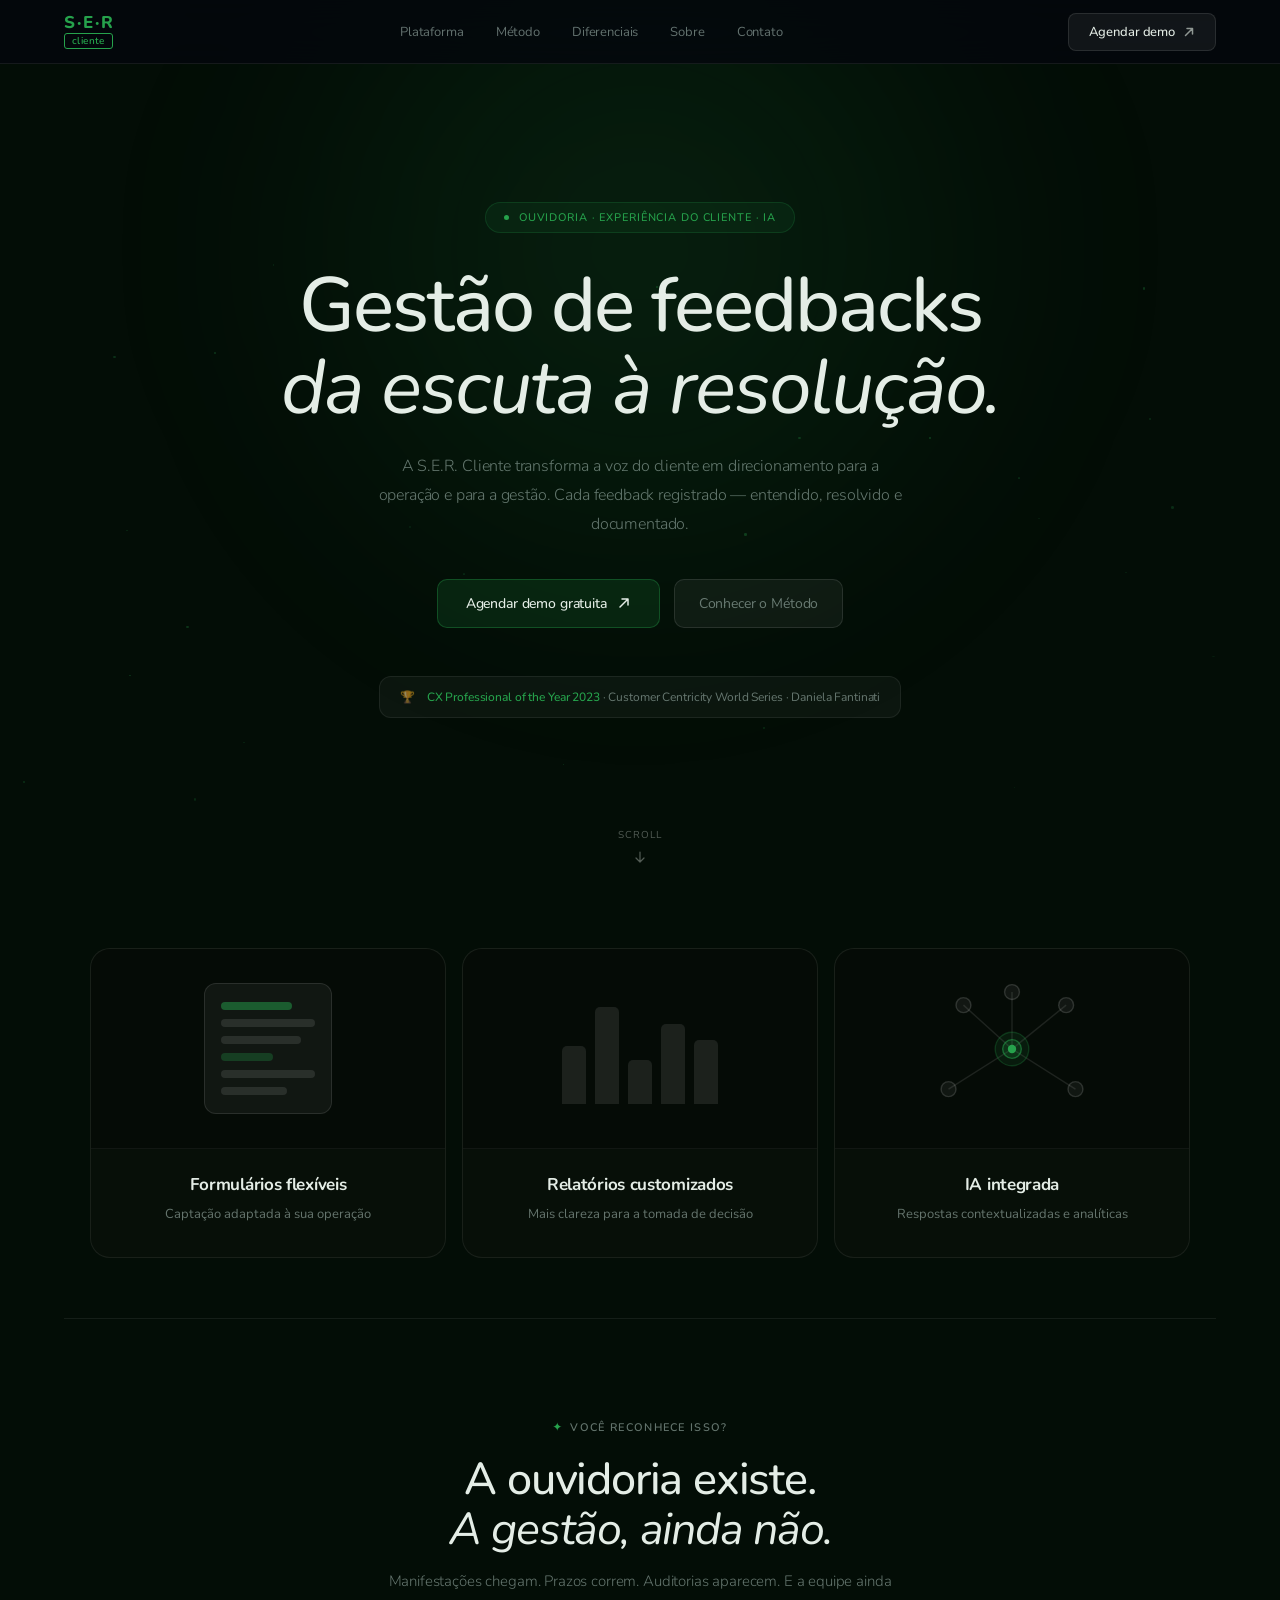
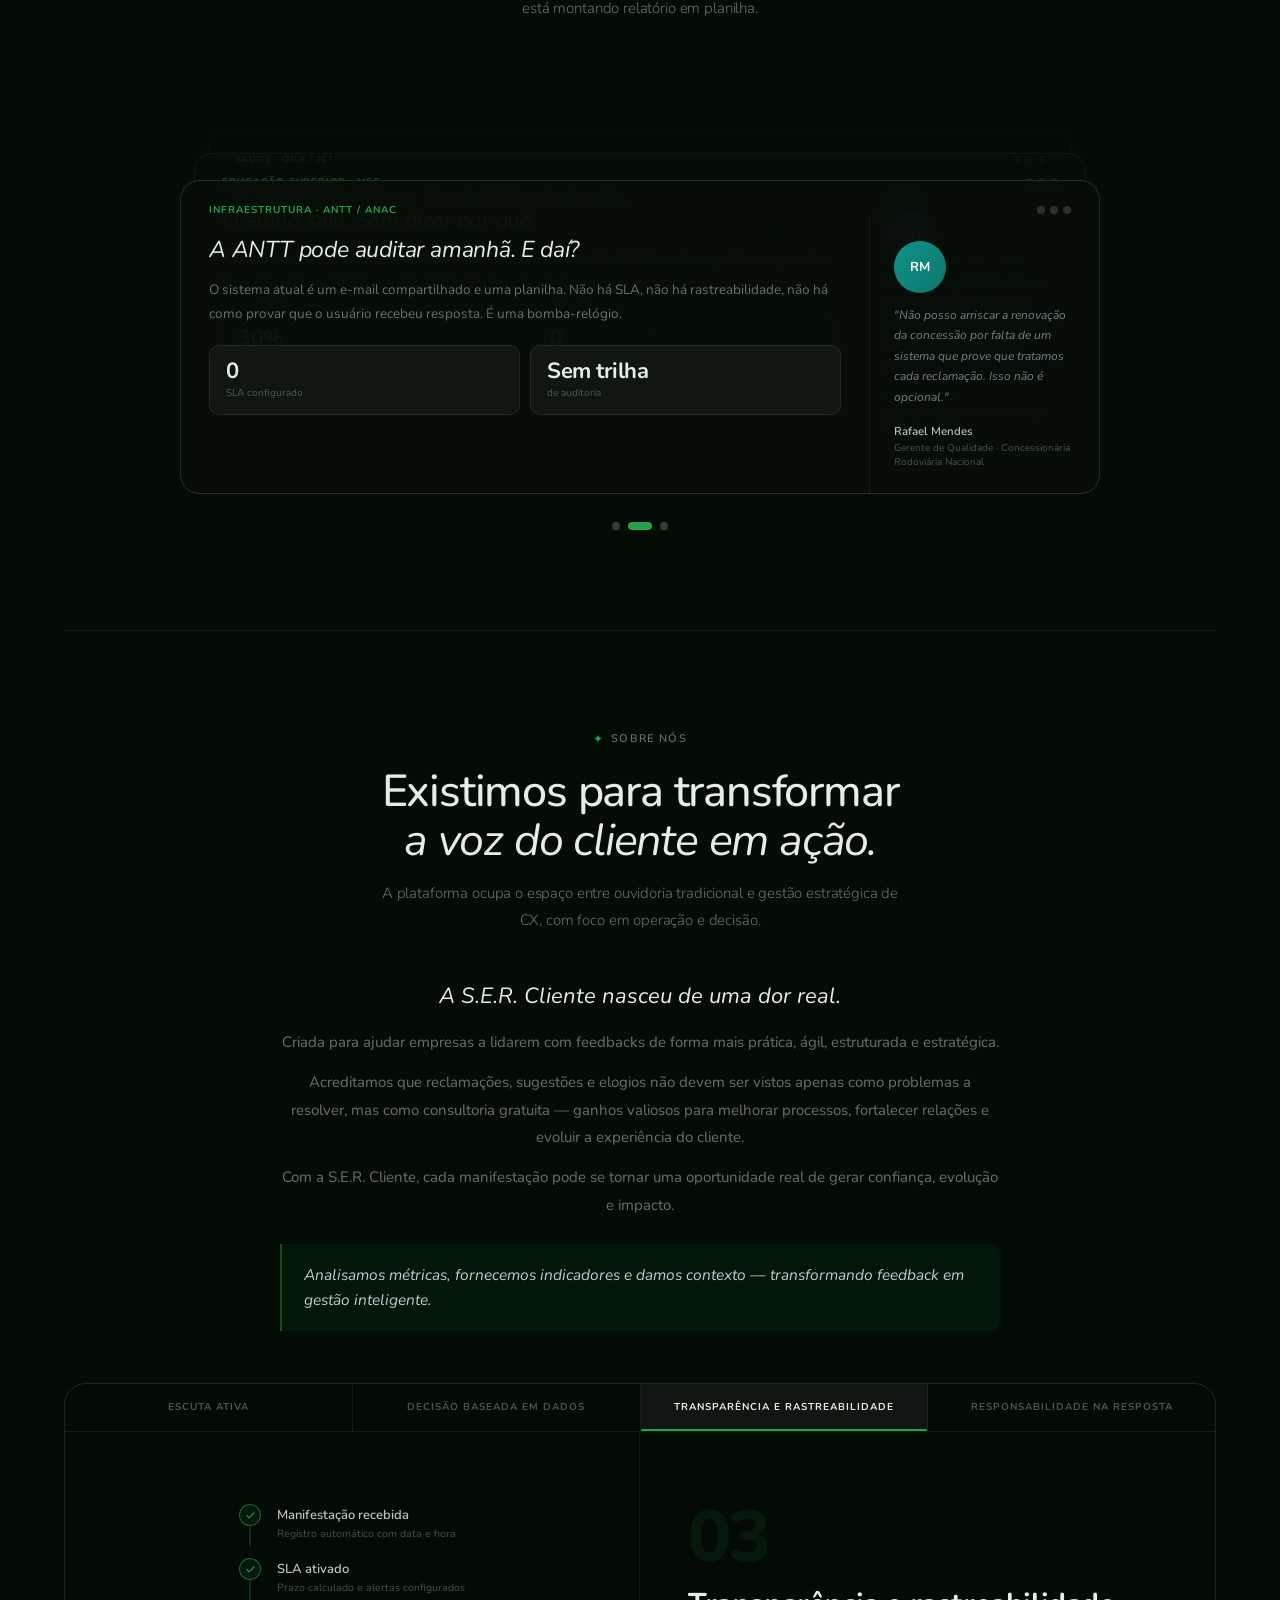
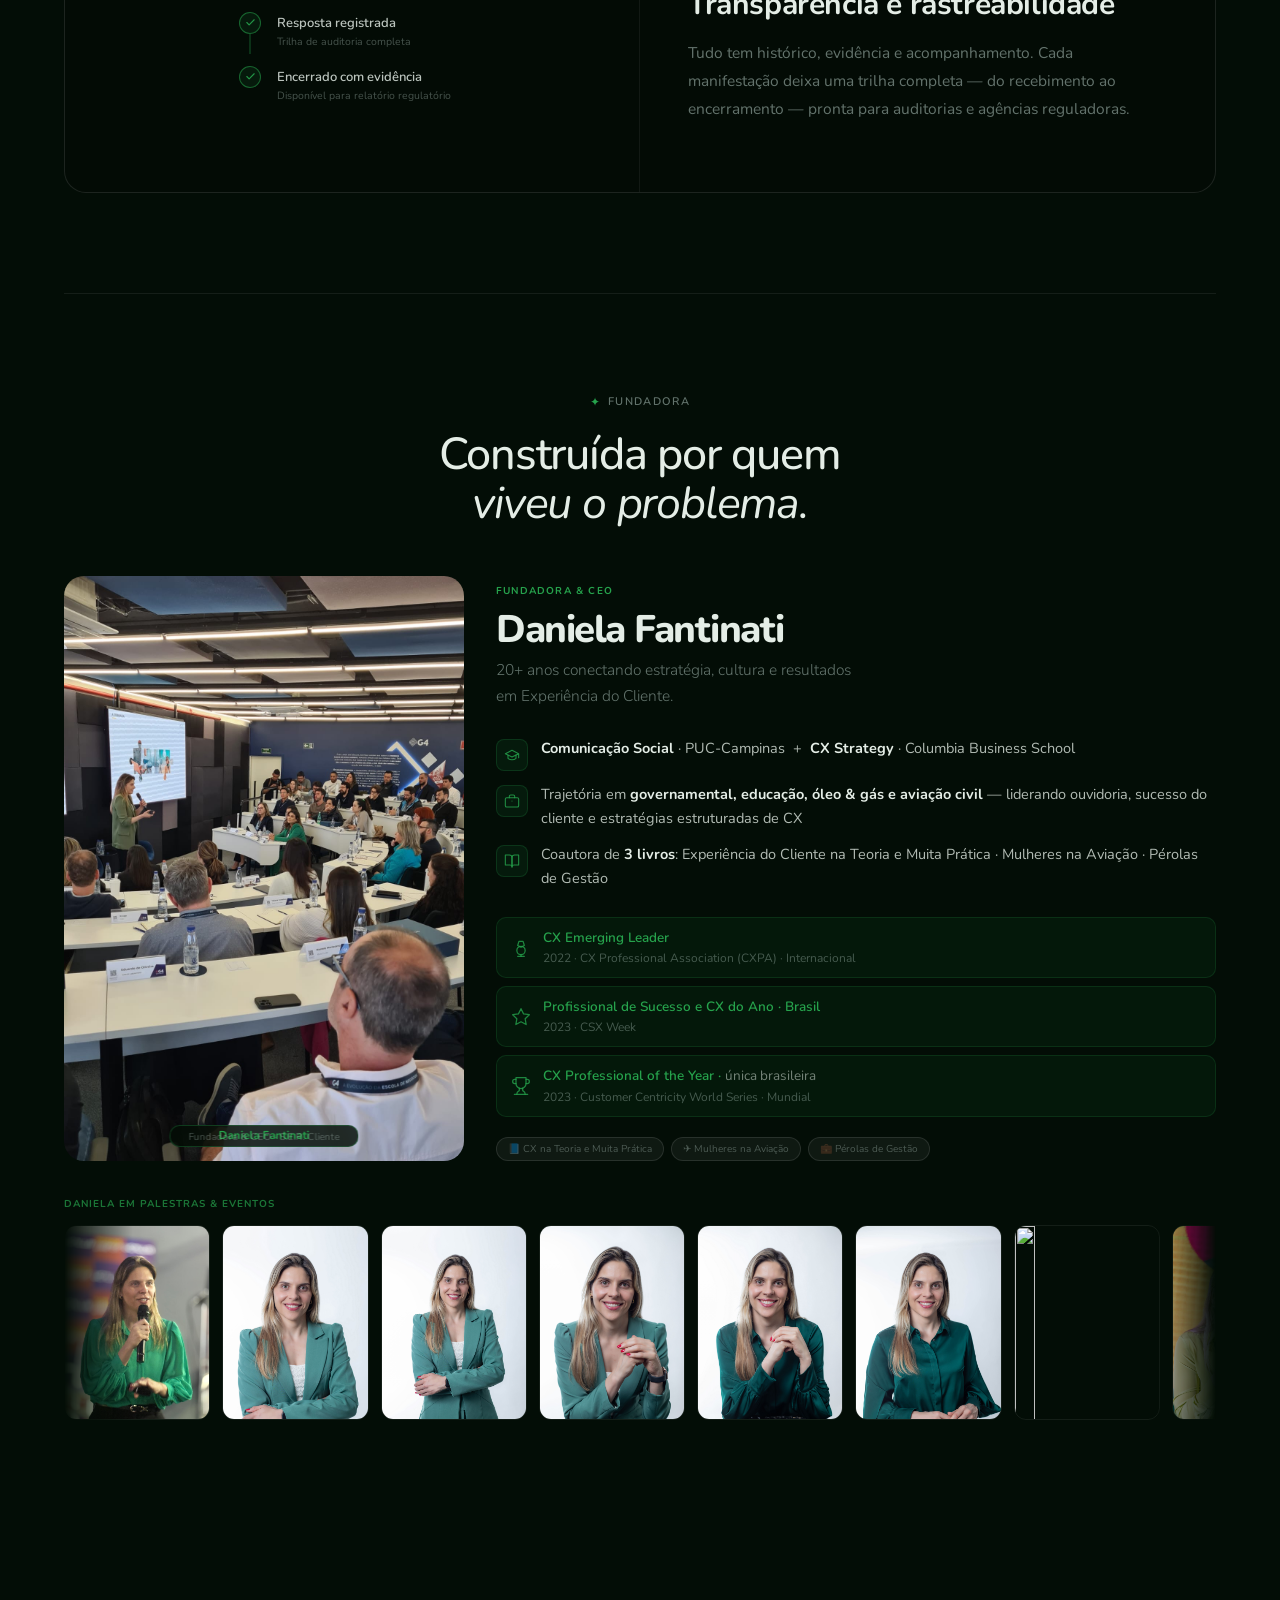
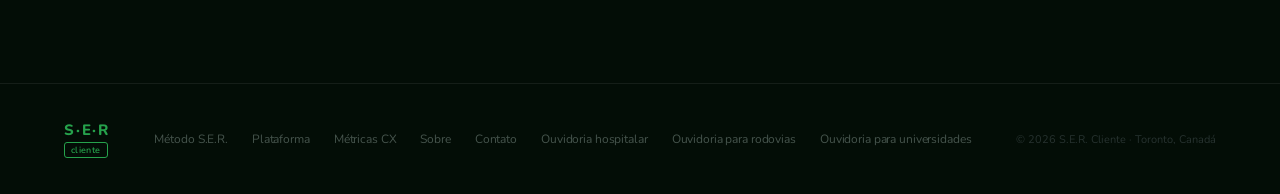
==== commit d6524aa5: "LPs de ouvidoria por segmento: hospitalar, rodovias e universidades - Três landing pages fiéis às ar" ====
--- a/index.html
+++ b/index.html
@@ -3,2670 +3,1794 @@
 <head>
 <meta charset="UTF-8">
 <meta name="viewport" content="width=device-width, initial-scale=1.0">
-<title>S.E.R. Cliente - Gestão de Feedbacks da Escuta à Resolução</title>
-<link rel="icon" type="image/svg+xml" href="fotos/logo-nav.svg">
-<link rel="apple-touch-icon" href="fotos/logo-ser.png">
-<meta name="description" content="Ouvidoria · Experiência do Cliente · IA. Gestão de feedbacks da escuta à resolução.">
-<link rel="preconnect" href="https://fonts.googleapis.com">
-<link rel="preconnect" href="https://fonts.gstatic.com" crossorigin>
-<link href="https://fonts.googleapis.com/css2?family=Plus+Jakarta+Sans:wght@200;300;400;500;600;700;800&display=swap" rel="stylesheet">
+<title>S.E.R. Cliente — Gestão de Feedbacks da Escuta à Resolução</title>
+<meta name="description" content="Ouvidoria · Experiência do Cliente · Inteligência Artificial. Gestão de feedbacks da escuta à resolução.">
+<link href="https://fonts.googleapis.com/css2?family=Nunito:ital,wght@0,300;0,400;0,500;0,600;0,700;0,800;1,400;1,500&display=swap" rel="stylesheet">
 <style>
 *{margin:0;padding:0;box-sizing:border-box}
 :root{
-  --black:#090909;
-  --forest:#275023;
-  --intense:#1C803C;
-  --vibrant:#26A24C;
-  --bright:#32CC61;
-  --neon:#71F973;
-  --white:#FFFFFF;
-  --graphite:#2C2B2B;
-  --gray:#5E5E5E;
-  --light:#B2C9C1;
-  --neutral:#DCDCDC;
-  --dark-section:#202020;
-  --text-dark:#3b3b3b;
-  --text-dim:#413f3f;
-  --text-muted:#858585;
-  --text-gray:#929292;
-  --font:'Plus Jakarta Sans',system-ui,sans-serif;
+  --bg:#030D06;
+  --bg2:#081408;
+  --green:#26A24C;
+  --green-dim:rgba(38,162,76,.18);
+  --green-glow:rgba(38,162,76,.08);
+  --white:rgb(228,237,230);
+  --muted:rgba(178,201,193,0.55);
+  --muted2:rgba(178,201,193,0.38);
+  --card-bg:rgba(255,255,255,0.04);
+  --card-border:rgba(255,255,255,0.08);
+  --card-border-hover:rgba(38,162,76,0.35);
+  --divider:rgba(255,255,255,0.07);
+  --serif:'Nunito',system-ui,sans-serif;
+  --sans:'Nunito',system-ui,sans-serif;
 }
 html{scroll-behavior:smooth}
-body{font-family:var(--font);background:var(--black);color:var(--white);overflow-x:hidden;-webkit-font-smoothing:antialiased}
-h1,h2,h3,h4,p{text-wrap:balance}
-
-/* ─── ANIMATIONS ─── */
-@keyframes fadeUp{from{opacity:0;transform:translateY(32px)}to{opacity:1;transform:none}}
-@keyframes fadeIn{from{opacity:0}to{opacity:1}}
-@keyframes scaleIn{from{opacity:0;transform:scale(.92)}to{opacity:1;transform:scale(1)}}
-@keyframes navIn{from{opacity:0}to{opacity:1}}
+body{font-family:var(--sans);color:var(--white);background:var(--bg);overflow-x:hidden;-webkit-font-smoothing:antialiased}
+
+/* ─── PARTICLES ─── */
+.particles{position:absolute;inset:0;pointer-events:none;overflow:hidden}
+.particle{position:absolute;width:2px;height:2px;border-radius:50%;background:rgba(50,204,97,.4);animation:float linear infinite}
+@keyframes float{0%{opacity:0;transform:translateY(0) scale(0)}20%{opacity:1}80%{opacity:.5}100%{opacity:0;transform:translateY(-120px) scale(1.5)}}
+
+/* ─── GLOW ─── */
+.glow{position:absolute;border-radius:50%;pointer-events:none;filter:blur(80px)}
+.glow-green{background:radial-gradient(circle,rgba(38,162,76,.14) 0%,transparent 70%)}
+.glow-blue{background:radial-gradient(circle,rgba(100,140,255,.06) 0%,transparent 70%)}
 
 /* ─── NAV ─── */
 nav{
-  position:fixed;top:0;left:0;width:100%;z-index:300;height:88px;
-  display:flex;flex-direction:row;align-items:center;justify-content:space-between;gap:16px;
+  position:fixed;top:0;width:100%;z-index:200;height:64px;
+  display:flex;align-items:center;justify-content:space-between;
   padding:0 5%;
-  background:rgba(9,9,9,0.90);backdrop-filter:blur(20px);-webkit-backdrop-filter:blur(20px);
-  border-bottom:1px solid rgba(255,255,255,0.07);
-  animation:navIn .4s ease both;
+  background:rgba(3,13,6,0.85);backdrop-filter:blur(16px);
+  border-bottom:1px solid var(--divider);
+  transition:background .3s;
 }
-.nav-logo{
-  display:flex;align-items:center;text-decoration:none;flex-shrink:0;
-  transition:opacity .25s;
-}
-.nav-logo:hover{opacity:0.75}
-.nav-logo img{height:48px;width:auto;display:block;}
-.nav-links{
-  display:flex;flex-direction:row;gap:2px;
-  align-items:center;flex:1;justify-content:center;
-  min-width:0;overflow:hidden;
-}
-.nav-links a{
-  font-size:clamp(14px,1vw,17px);font-weight:500;
-  color:rgba(255,255,255,0.72);
-  text-decoration:none;letter-spacing:-0.01em;
-  padding:9px 20px;border-radius:100px;
-  transition:color .2s,background .2s;white-space:nowrap;
-}
-.nav-links a:hover{color:var(--bright);background:rgba(50,204,97,0.08)}
-.nav-links a.active{
-  background:var(--vibrant);color:#000;font-weight:700;
-  padding:9px 20px;border-radius:100px;
-}
-.nav-links a.active:hover{background:var(--bright)}
-.nav-cta{
-  display:inline-flex;align-items:center;flex-shrink:0;
-  background:transparent;color:#fff;
-  border:1.5px solid rgba(255,255,255,0.55);
-  padding:12px 28px;border-radius:100px;
-  font-size:clamp(14px,1vw,16px);font-weight:600;font-family:var(--font);
-  text-decoration:none;letter-spacing:-0.01em;white-space:nowrap;
-  transition:all .25s;
-}
-.nav-cta:hover{
-  background:rgba(255,255,255,0.1);
-  border-color:rgba(255,255,255,0.9);
-  transform:translateY(-1px);
-}
-
-/* ─── BADGE (section label) ─── */
-.badge{
-  display:inline-flex;align-items:center;gap:10px;
-  font-size:clamp(14px,1.56vw,30px);font-weight:400;letter-spacing:-0.01em;
-  margin-bottom:24px;
-}
-.badge-arrow{
-  display:inline-flex;align-items:center;justify-content:center;
-  width:clamp(22px,1.4vw,27px);height:clamp(22px,1.4vw,27px);
-  flex-shrink:0;
-}
-.badge-arrow svg{width:100%;height:100%}
-.badge-dark{color:var(--black)}
-.badge-mid{color:#2a2a2a}
-.badge-white{color:var(--white)}
-.badge-light{color:#0b111e}
+.nav-logo{text-decoration:none}
+.nav-links{display:flex;gap:32px;align-items:center}
+.nav-links a{font-size:13px;color:var(--muted);text-decoration:none;transition:color .2s;letter-spacing:-.01em}
+.nav-links a:hover{color:var(--white)}
+.nav-cta{display:flex;align-items:center;gap:8px;background:rgba(255,255,255,.06);color:var(--white);border:1px solid rgba(255,255,255,.1);padding:9px 20px;border-radius:8px;font-size:13px;font-weight:500;cursor:pointer;font-family:var(--sans);text-decoration:none;transition:all .2s;letter-spacing:-.01em}
+.nav-cta:hover{background:rgba(255,255,255,.1);border-color:rgba(255,255,255,.2)}
+.nav-cta svg{opacity:.6}
 
 /* ─── HERO ─── */
 .hero{
-  min-height:100vh;position:relative;overflow:hidden;
-  display:flex;flex-direction:column;justify-content:center;
-  padding:160px 5% 140px;
-  background:var(--black);
+  min-height:100vh;display:flex;flex-direction:column;align-items:center;justify-content:center;
+  padding:140px 5% 100px;text-align:center;position:relative;overflow:hidden;
 }
-.hero-photo{
-  position:absolute;inset:0;
-  background:url('fotos/hero-bg.png') center right/cover no-repeat;
-  opacity:0.75;
-  animation:fadeIn 1.2s ease both;
+.hero-glow-main{width:800px;height:800px;top:50%;left:50%;transform:translate(-50%,-60%)}
+.hero-badge{
+  display:inline-flex;align-items:center;gap:10px;
+  background:rgba(38,162,76,.08);border:1px solid rgba(38,162,76,.2);
+  border-radius:100px;padding:7px 18px;margin-bottom:32px;
 }
-.hero-overlay{
-  position:absolute;inset:0;
-  background:linear-gradient(100deg,rgba(9,9,9,0.92) 0%,rgba(9,9,9,0.72) 45%,rgba(9,9,9,0.15) 100%);
+.badge-dot{width:5px;height:5px;border-radius:50%;background:var(--green);animation:pulse 2s infinite}
+@keyframes pulse{0%,100%{opacity:1;transform:scale(1)}50%{opacity:.5;transform:scale(.8)}}
+.badge-text{font-size:11px;color:var(--green);font-weight:500;letter-spacing:.08em;text-transform:uppercase}
+.hero h1{
+  font-family:var(--sans);font-size:clamp(48px,6vw,84px);
+  font-weight:500;line-height:1.06;letter-spacing:-2px;
+  color:var(--white);margin-bottom:24px;max-width:820px;
 }
-/* gradient fade bottom of hero → green section */
-.hero-wave{display:none}
-.hero-content{position:relative;z-index:1;max-width:1000px}
-/* hero badge pill */
-.hero-badge{
+.hero h1 em{font-family:var(--serif);font-style:italic;color:var(--white);font-weight:400}
+.hero-sub{
+  font-size:16px;color:var(--muted);line-height:1.8;
+  max-width:540px;margin:0 auto 40px;font-weight:300;letter-spacing:-.01em;
+}
+.hero-actions{display:flex;align-items:center;gap:14px;justify-content:center;flex-wrap:wrap;margin-bottom:48px}
+.btn-primary{
+  display:inline-flex;align-items:center;gap:10px;
+  background:rgba(38,162,76,.15);color:var(--white);
+  border:1px solid rgba(38,162,76,.35);
+  padding:14px 28px;border-radius:10px;font-size:14px;font-weight:500;
+  cursor:pointer;font-family:var(--sans);text-decoration:none;
+  transition:all .25s;letter-spacing:-.01em;
+}
+.btn-primary:hover{background:rgba(38,162,76,.25);border-color:rgba(38,162,76,.55);transform:translateY(-1px)}
+.btn-primary svg{transition:transform .2s}
+.btn-primary:hover svg{transform:translate(2px,-2px)}
+.btn-ghost{
+  display:inline-flex;align-items:center;gap:8px;
+  background:rgba(255,255,255,.05);color:var(--muted);
+  border:1px solid rgba(255,255,255,.1);
+  padding:14px 24px;border-radius:10px;font-size:14px;font-weight:400;
+  cursor:pointer;font-family:var(--sans);text-decoration:none;
+  transition:all .25s;letter-spacing:-.01em;
+}
+.btn-ghost:hover{background:rgba(255,255,255,.09);color:var(--white);border-color:rgba(255,255,255,.18)}
+.hero-award{
   display:inline-flex;align-items:center;gap:12px;
-  background:rgba(255,255,255,0.07);border:1px solid rgba(255,255,255,0.18);
-  border-radius:100px;padding:10px 26px 10px 14px;
-  font-size:clamp(15px,1.1vw,20px);font-weight:500;color:rgba(255,255,255,0.9);
-  letter-spacing:-.01em;margin-bottom:clamp(20px,2vw,36px);
-  animation:fadeUp .7s .1s ease both;
+  background:rgba(255,255,255,.04);border:1px solid var(--divider);
+  border-radius:12px;padding:12px 20px;
 }
-.hero-badge-dot{
-  width:30px;height:30px;background:rgba(50,204,97,0.18);
-  border-radius:50%;display:flex;align-items:center;justify-content:center;flex-shrink:0;
+.hero-award span{font-size:12px;color:var(--muted);letter-spacing:-.01em}
+.hero-award strong{color:var(--green);font-weight:500}
+.hero-scroll{position:absolute;bottom:36px;left:50%;transform:translateX(-50%);display:flex;flex-direction:column;align-items:center;gap:8px;opacity:.35}
+.hero-scroll span{font-size:10px;letter-spacing:.1em;text-transform:uppercase;color:var(--white)}
+.hero-scroll svg{animation:scrollBounce 2s infinite}
+@keyframes scrollBounce{0%,100%{transform:translateY(0)}50%{transform:translateY(5px)}}
+
+/* ─── FEATURES CARDS ─── */
+.feat-cards-section{padding:48px 5% 60px;background:var(--bg)}
+.feat-cards-grid{display:grid;grid-template-columns:repeat(3,1fr);gap:16px;max-width:1100px;margin:0 auto}
+.feat-card{background:rgba(8,16,9,0.9);border:1px solid rgba(255,255,255,0.07);border-radius:20px;overflow:hidden;cursor:default;transition:border-color .35s}
+.feat-card:hover{border-color:rgba(38,162,76,0.35)}
+.feat-card-visual{height:200px;display:flex;align-items:center;justify-content:center;background:rgba(0,0,0,0.28);border-bottom:1px solid rgba(255,255,255,0.05);overflow:hidden}
+.feat-card-body{padding:24px 28px 32px;text-align:center}
+.feat-card-body h3{font-size:17px;font-weight:700;color:var(--white);margin-bottom:8px;letter-spacing:-.3px}
+.feat-card-body p{font-size:13px;color:var(--muted);line-height:1.65}
+
+/* Object 1 — Form document */
+.obj-form-doc{background:rgba(255,255,255,0.05);border:1px solid rgba(255,255,255,0.1);border-radius:12px;width:128px;padding:18px 16px;display:flex;flex-direction:column;gap:9px;transition:transform .55s cubic-bezier(.34,1.56,.64,1)}
+.feat-card:hover .obj-form-doc{transform:translateY(-14px) rotate(-3deg)}
+.fline{height:8px;border-radius:20px;background:rgba(255,255,255,0.1)}
+
+/* Object 2 — Bar chart */
+.obj-bars-wrap{display:flex;align-items:flex-end;gap:9px;height:110px;transition:transform .5s cubic-bezier(.34,1.56,.64,1)}
+.feat-card:hover .obj-bars-wrap{transform:translateY(-10px)}
+.obj-bar{width:24px;border-radius:5px 5px 0 0;background:rgba(255,255,255,0.09);height:var(--h);transition:background .35s,transform .55s cubic-bezier(.34,1.56,.64,1)}
+.feat-card:hover .obj-bar:nth-child(1){background:rgba(38,162,76,0.3);transform:scaleY(1.08);transform-origin:bottom}
+.feat-card:hover .obj-bar:nth-child(2){background:rgba(38,162,76,0.55);transform:scaleY(1.12);transform-origin:bottom}
+.feat-card:hover .obj-bar:nth-child(3){background:rgba(38,162,76,0.25);transform:scaleY(1.06);transform-origin:bottom}
+.feat-card:hover .obj-bar:nth-child(4){background:rgba(38,162,76,0.45);transform:scaleY(1.1);transform-origin:bottom}
+.feat-card:hover .obj-bar:nth-child(5){background:rgba(38,162,76,0.3);transform:scaleY(1.07);transform-origin:bottom}
+
+/* Object 3 — Neural network */
+.obj-network{width:170px;height:140px;transition:transform .55s cubic-bezier(.34,1.56,.64,1)}
+.feat-card:hover .obj-network{transform:translateY(-10px) scale(1.07)}
+.net-outer{transition:stroke .35s;stroke:rgba(255,255,255,0.15)}
+.feat-card:hover .net-outer{stroke:rgba(38,162,76,0.4)}
+
+@media(max-width:900px){.feat-cards-grid{grid-template-columns:1fr;gap:12px}}
+@media(max-width:600px){.feat-cards-grid{grid-template-columns:1fr}}
+
+/* ─── SECTION SHARED ─── */
+section{padding:100px 5%}
+.sec-eyebrow{display:flex;align-items:center;justify-content:center;gap:8px;margin-bottom:20px}
+.eyebrow-icon{color:var(--green);font-size:12px}
+.eyebrow-text{font-size:11px;font-weight:600;letter-spacing:.12em;text-transform:uppercase;color:var(--muted)}
+.sec-h2{font-family:var(--sans);font-size:clamp(32px,3.5vw,48px);font-weight:500;color:var(--white);line-height:1.1;letter-spacing:-1.2px;text-align:center;margin-bottom:14px}
+.sec-h2 em{font-family:var(--serif);font-style:italic;font-weight:400}
+.sec-sub{font-size:15px;color:var(--muted);line-height:1.8;text-align:center;max-width:520px;margin:0 auto 60px;font-weight:300;letter-spacing:-.01em}
+.divider{height:1px;background:var(--divider);margin:0 5%}
+
+/* ─── CARDS ─── */
+.card{
+  background:var(--card-bg);border:1px solid var(--card-border);
+  border-radius:14px;padding:28px;transition:all .3s;
 }
-.hero-badge-dot svg{width:12px;height:12px}
-.hero h1{
-  font-size:clamp(38px,5vw,92px);font-weight:700;line-height:1.06;
-  letter-spacing:-0.04em;color:var(--white);
-  margin-bottom:clamp(16px,1.5vw,28px);
-  animation:fadeUp .7s .25s ease both;
+.card:hover{border-color:var(--card-border-hover);background:rgba(255,255,255,.06)}
+
+/* ─── PAIN CAROUSEL ─── */
+.pain-wrap{max-width:920px;margin:0 auto}
+.pain-stack{position:relative;height:420px;margin-bottom:28px}
+.pain-card{position:absolute;left:0;right:0;bottom:0;background:rgba(7,15,8,.95);border:1px solid rgba(255,255,255,.1);border-radius:20px;overflow:hidden;transition:transform .75s cubic-bezier(.25,.46,.45,.94),opacity .75s ease}
+.pain-card.pos-0{transform:translateY(0) scale(1);opacity:1;z-index:3;border-color:rgba(255,255,255,.13)}
+.pain-card.pos-1{transform:translateY(-32px) scale(.97);opacity:.48;z-index:2;pointer-events:none}
+.pain-card.pos-2{transform:translateY(-58px) scale(.94);opacity:.22;z-index:1;pointer-events:none}
+.pc-top{display:flex;justify-content:space-between;align-items:center;padding:22px 28px 0}
+.pc-sector{font-size:10px;font-weight:700;text-transform:uppercase;letter-spacing:.1em;color:var(--green)}
+.pc-dots-ui{display:flex;gap:5px}
+.pc-dot-ui{width:8px;height:8px;border-radius:50%;background:rgba(255,255,255,.15)}
+.pc-body{display:grid;grid-template-columns:1fr 230px}
+.pc-left{padding:18px 28px 28px}
+.pc-title{font-family:var(--serif);font-size:clamp(18px,1.8vw,23px);font-style:italic;font-weight:400;color:var(--white);margin-bottom:13px;line-height:1.3;letter-spacing:-.2px}
+.pc-desc{font-size:13.5px;color:var(--muted);line-height:1.75;margin-bottom:20px}
+.pc-metrics{display:flex;gap:10px}
+.pc-metric{background:rgba(255,255,255,.04);border:1px solid rgba(255,255,255,.08);border-radius:10px;padding:14px 16px;flex:1}
+.pc-metric-n{font-size:22px;font-weight:700;color:var(--white);line-height:1;letter-spacing:-.5px}
+.pc-metric-l{font-size:10px;color:var(--muted2);margin-top:4px;line-height:1.4}
+.pc-right{border-left:1px solid rgba(255,255,255,.06);padding:24px;display:flex;flex-direction:column;justify-content:center;gap:12px}
+.pc-avatar{width:52px;height:52px;border-radius:50%;flex-shrink:0;display:flex;align-items:center;justify-content:center;font-size:13px;font-weight:700;color:#fff;letter-spacing:.02em}
+.av-a{background:linear-gradient(135deg,#1D4ED8,#2563EB)}
+.av-b{background:linear-gradient(135deg,#0D9488,#0F766E)}
+.av-c{background:linear-gradient(135deg,#7C3AED,#6D28D9)}
+.pc-quote{font-size:12px;color:rgba(184,199,217,.62);line-height:1.7;font-style:italic}
+.pc-author-name{font-size:11.5px;font-weight:600;color:rgba(228,237,230,.8);margin-top:4px}
+.pc-author-role{font-size:10px;color:var(--muted2);margin-top:2px;line-height:1.4}
+/* Nav dots */
+.pain-dots{display:flex;gap:8px;justify-content:center;margin-top:4px}
+.pain-nav-dot{width:8px;height:8px;border-radius:50%;background:rgba(255,255,255,.2);cursor:pointer;transition:all .35s ease;border:none;padding:0;outline:none}
+.pain-nav-dot.active{background:var(--green);width:24px;border-radius:4px}
+@media(max-width:700px){.pc-body{grid-template-columns:1fr}.pc-right{display:none}.pain-stack{height:380px}}
+
+/* ─── SOBRE ─── */
+.sobre-intro{max-width:720px;margin:0 auto 52px;text-align:center}
+.sobre-intro-h{font-family:var(--serif);font-size:clamp(18px,2vw,22px);font-style:italic;color:var(--white);line-height:1.35;margin-bottom:18px}
+.sobre-intro p{font-size:15px;color:var(--muted);line-height:1.85;margin-bottom:12px}
+.sobre-quote-block{margin:24px 0 0;padding:18px 22px;background:rgba(38,162,76,.07);border-left:2px solid rgba(38,162,76,.4);border-radius:0 10px 10px 0;text-align:left}
+.sobre-quote-block p{font-family:var(--serif);font-style:italic;font-size:15.5px;color:rgba(228,233,242,.85);line-height:1.65;margin:0}
+/* Steps container */
+.sobre-steps{background:rgba(5,12,6,.7);border:1px solid rgba(255,255,255,.1);border-radius:22px;overflow:hidden}
+.sobre-tabs-row{display:flex;border-bottom:1px solid rgba(255,255,255,.08)}
+.sobre-tab{flex:1;padding:17px 8px;text-align:center;font-size:10px;font-weight:700;text-transform:uppercase;letter-spacing:.1em;color:rgba(255,255,255,.3);cursor:pointer;transition:color .3s,background .3s;border-right:1px solid rgba(255,255,255,.07);position:relative;user-select:none;line-height:1.3}
+.sobre-tab:last-child{border-right:none}
+.sobre-tab.active{background:rgba(255,255,255,.05);color:var(--white)}
+.sobre-tab-bar{position:absolute;bottom:0;left:0;height:2px;background:var(--green);width:0;border-radius:1px}
+.sobre-tab.active .sobre-tab-bar{animation:tab-progress 4s linear forwards}
+@keyframes tab-progress{from{width:0}to{width:100%}}
+.sobre-panel{display:none;grid-template-columns:1fr 1fr;align-items:center;min-height:360px}
+.sobre-panel.active{display:grid}
+.sobre-visual-area{padding:48px 40px;display:flex;align-items:center;justify-content:center;border-right:1px solid rgba(255,255,255,.06);min-height:360px}
+.sobre-text-area{padding:52px 48px}
+.sobre-panel-num{font-size:72px;font-weight:800;color:rgba(38,162,76,.1);line-height:1;margin-bottom:14px;letter-spacing:-3px}
+.sobre-panel-title{font-size:clamp(22px,2.5vw,30px);font-weight:700;color:var(--white);line-height:1.2;margin-bottom:16px;letter-spacing:-.4px}
+.sobre-panel-desc{font-size:15.5px;color:var(--muted);line-height:1.8}
+/* Panel 1: Escuta ativa – chat bubbles */
+.sv1-wrap{display:flex;flex-direction:column;gap:10px;width:230px}
+.sv1-bubble{background:rgba(255,255,255,.04);border:1px solid rgba(255,255,255,.08);border-radius:14px 14px 14px 3px;padding:13px 15px;display:flex;flex-direction:column;gap:6px}
+.sv1-bubble.rt{border-radius:14px 14px 3px 14px;align-self:flex-end;background:rgba(38,162,76,.07);border-color:rgba(38,162,76,.22)}
+.sv1-tag{font-size:9px;font-weight:700;text-transform:uppercase;letter-spacing:.08em;color:rgba(38,162,76,.75);margin-bottom:1px}
+.sv1-l{height:6px;border-radius:20px;background:rgba(255,255,255,.08)}
+.sv1-l.g{background:rgba(38,162,76,.4)}
+.sv1-typing{display:flex;gap:4px;align-items:center;height:14px}
+.sv1-dot{width:5px;height:5px;border-radius:50%;background:rgba(38,162,76,.5);animation:sv1-bounce .9s ease-in-out infinite}
+.sv1-dot:nth-child(2){animation-delay:.15s}.sv1-dot:nth-child(3){animation-delay:.3s}
+@keyframes sv1-bounce{0%,60%,100%{transform:translateY(0)}30%{transform:translateY(-4px)}}
+/* Panel 2: Decisão – bars + KPIs */
+.sv2-inner{display:flex;align-items:flex-end;gap:22px}
+.sv2-bars{display:flex;align-items:flex-end;gap:7px;height:130px}
+.sv2-col{display:flex;flex-direction:column;align-items:center;gap:5px}
+.sv2-bar{width:24px;border-radius:5px 5px 0 0;animation:sv2-wave var(--spd,2.4s) var(--dly,0s) ease-in-out infinite alternate}
+@keyframes sv2-wave{from{height:var(--hf,30px)}to{height:var(--ht,90px)}}
+.sv2-lbl{font-size:8px;color:rgba(255,255,255,.2);text-transform:uppercase;letter-spacing:.04em}
+.sv2-kpis{display:flex;flex-direction:column;gap:10px}
+.sv2-kpi{background:rgba(255,255,255,.05);border:1px solid rgba(255,255,255,.08);border-radius:9px;padding:10px 14px;min-width:80px}
+.sv2-kpi-n{font-size:20px;font-weight:700;color:var(--green);line-height:1}
+.sv2-kpi-l{font-size:9px;color:rgba(255,255,255,.28);margin-top:3px;text-transform:uppercase;letter-spacing:.05em}
+/* Panel 3: Transparência – timeline */
+.sv3-wrap{display:flex;flex-direction:column}
+.sv3-row{display:flex;gap:16px;align-items:flex-start}
+.sv3-track{display:flex;flex-direction:column;align-items:center;width:22px;flex-shrink:0}
+.sv3-dot{width:22px;height:22px;border-radius:50%;border:1.5px solid rgba(38,162,76,.55);background:rgba(38,162,76,.1);display:flex;align-items:center;justify-content:center;flex-shrink:0}
+.sv3-connector{width:2px;height:20px;background:rgba(38,162,76,.25)}
+.sv3-body{padding-bottom:16px}
+.sv3-label{font-size:13px;font-weight:600;color:rgba(228,237,230,.82);margin-bottom:2px;padding-top:2px}
+.sv3-sub{font-size:10.5px;color:var(--muted2);line-height:1.5}
+/* Panel 4: Responsabilidade – message */
+.sv4-wrap{display:flex;flex-direction:column;gap:10px;width:230px}
+.sv4-msg{background:rgba(255,255,255,.04);border:1px solid rgba(255,255,255,.08);border-radius:14px 14px 14px 3px;padding:14px 16px}
+.sv4-header{display:flex;align-items:center;gap:8px;margin-bottom:10px}
+.sv4-av{width:26px;height:26px;border-radius:50%;background:rgba(255,255,255,.07);border:1px solid rgba(255,255,255,.14);font-size:9px;font-weight:700;color:rgba(255,255,255,.45);display:flex;align-items:center;justify-content:center}
+.sv4-from{font-size:10px;font-weight:600;color:rgba(228,237,230,.45)}
+.sv4-l{height:6px;border-radius:20px;background:rgba(255,255,255,.08);margin-bottom:5px}
+.sv4-reply{background:rgba(38,162,76,.07);border:1px solid rgba(38,162,76,.25);border-radius:14px 14px 3px 14px;padding:14px 16px}
+.sv4-header-g{display:flex;align-items:center;gap:8px;margin-bottom:10px}
+.sv4-av-g{width:26px;height:26px;border-radius:50%;background:rgba(38,162,76,.18);border:1px solid rgba(38,162,76,.4);font-size:9px;font-weight:700;color:var(--green);display:flex;align-items:center;justify-content:center}
+.sv4-from-g{font-size:10px;font-weight:600;color:rgba(38,162,76,.8)}
+.sv4-badge{margin-top:10px;display:inline-flex;align-items:center;gap:5px;font-size:9.5px;color:rgba(38,162,76,.8);background:rgba(38,162,76,.08);border:1px solid rgba(38,162,76,.2);border-radius:20px;padding:4px 10px}
+@media(max-width:900px){.sobre-panel{grid-template-columns:1fr}.sobre-visual-area{display:none}.sobre-tabs-row{flex-wrap:wrap}.sobre-tab{flex:0 0 50%;border-bottom:1px solid rgba(255,255,255,.06)}}
+
+/* ─── DANIELA ─── */
+.dan-top{display:grid;grid-template-columns:400px 1fr;gap:32px;align-items:stretch}
+.dan-photo-wrap{position:relative;border-radius:20px;overflow:hidden;cursor:default;line-height:0;min-height:520px}
+.dan-photo-wrap img{width:100%;height:100%;object-fit:cover;object-position:center top;display:block;transition:transform .7s cubic-bezier(.25,.46,.45,.94)}
+.dan-photo-wrap:hover img{transform:scale(1.03)}
+.dan-photo-badge{position:absolute;bottom:14px;left:50%;transform:translateX(-50%);background:rgba(3,13,6,.82);backdrop-filter:blur(12px);-webkit-backdrop-filter:blur(12px);border:1px solid rgba(38,162,76,.3);border-radius:10px;padding:9px 18px;white-space:nowrap;text-align:center}
+.dan-photo-badge strong{display:block;font-size:11.5px;font-weight:700;color:var(--green);letter-spacing:.01em}
+.dan-photo-badge span{font-size:10px;color:var(--muted2)}
+.dan-bio-col{padding-top:8px}
+.dan-label{font-size:10px;font-weight:700;text-transform:uppercase;letter-spacing:.12em;color:var(--green);margin-bottom:12px}
+.dan-name{font-family:var(--sans);font-size:clamp(28px,3vw,44px);font-weight:800;color:var(--white);line-height:1.05;margin-bottom:6px;letter-spacing:-1.5px}
+.dan-tagline{font-size:15.5px;color:var(--muted);margin-bottom:28px;font-weight:300;line-height:1.7}
+.dan-bullets{list-style:none;display:flex;flex-direction:column;gap:12px;margin-bottom:26px}
+.dan-bullets li{display:flex;gap:13px;align-items:flex-start;font-size:14.5px;color:rgba(228,237,230,.78);line-height:1.65}
+.dan-bi{width:32px;height:32px;border-radius:8px;background:rgba(38,162,76,.09);border:1px solid rgba(38,162,76,.2);display:flex;align-items:center;justify-content:center;flex-shrink:0;margin-top:2px;color:rgba(38,162,76,.85)}
+.dan-awards{display:flex;flex-direction:column;gap:8px;margin-bottom:20px}
+.dan-award{display:flex;align-items:center;gap:12px;background:rgba(38,162,76,.07);border:1px solid rgba(38,162,76,.18);border-radius:10px;padding:11px 14px;transition:background .25s}
+.dan-award:hover{background:rgba(38,162,76,.12)}
+.dan-award-trophy{flex-shrink:0;display:flex;align-items:center;color:rgba(38,162,76,.8)}
+.dan-award-text{flex:1}
+.dan-award-title{font-size:13.5px;font-weight:600;color:var(--green);line-height:1.35}
+.dan-award-sub{font-size:12px;color:var(--muted2);margin-top:3px}
+.dan-books{display:flex;gap:7px;flex-wrap:wrap}
+.dan-book{font-size:10px;padding:4px 11px;background:rgba(255,255,255,.05);border:1px solid rgba(255,255,255,.1);border-radius:20px;color:var(--muted2);line-height:1.4}
+/* Carousel */
+.dan-carousel-section{margin-top:36px}
+.dan-carousel-label{font-size:10px;font-weight:700;text-transform:uppercase;letter-spacing:.1em;color:var(--green);margin-bottom:14px;opacity:.7}
+.dan-carousel-wrap{overflow:hidden;position:relative;mask-image:linear-gradient(to right,transparent,black 6%,black 94%,transparent);-webkit-mask-image:linear-gradient(to right,transparent,black 6%,black 94%,transparent)}
+.dan-carousel-track{display:flex;gap:12px;width:max-content;animation:dan-scroll 32s linear infinite}
+.dan-carousel-track:hover{animation-play-state:paused}
+.dan-carousel-img{height:195px;width:auto;aspect-ratio:3/4;object-fit:cover;object-position:top;border-radius:12px;border:1px solid rgba(255,255,255,.07);flex-shrink:0;transition:border-color .3s}
+.dan-carousel-img:hover{border-color:rgba(38,162,76,.35)}
+@keyframes dan-scroll{0%{transform:translateX(0)}100%{transform:translateX(-50%)}}
+/* YouTube cards */
+.dan-videos-label{font-size:10px;font-weight:700;text-transform:uppercase;letter-spacing:.1em;color:var(--green);margin:36px 0 16px;opacity:.7}
+.dan-videos-grid{display:grid;grid-template-columns:repeat(4,1fr);gap:12px}
+.dan-yt{display:block;border-radius:14px;overflow:hidden;background:rgba(8,16,9,.9);border:1px solid rgba(255,255,255,.08);text-decoration:none;transition:border-color .3s,transform .35s cubic-bezier(.34,1.56,.64,1)}
+.dan-yt:hover{border-color:rgba(38,162,76,.4);transform:translateY(-5px)}
+.dan-yt-thumb{position:relative;aspect-ratio:16/9;overflow:hidden;background:#000}
+.dan-yt-thumb img{width:100%;height:100%;object-fit:cover;transition:transform .4s}
+.dan-yt:hover .dan-yt-thumb img{transform:scale(1.06)}
+.dan-yt-overlay{position:absolute;inset:0;display:flex;align-items:center;justify-content:center;background:linear-gradient(0deg,rgba(0,0,0,.5),rgba(0,0,0,.15))}
+.dan-yt-play{width:40px;height:40px;border-radius:50%;background:rgba(255,255,255,.92);display:flex;align-items:center;justify-content:center;transition:transform .35s cubic-bezier(.34,1.56,.64,1),background .25s}
+.dan-yt:hover .dan-yt-play{transform:scale(1.15);background:#fff}
+.dan-yt-play svg{width:15px;height:15px;fill:#111;margin-left:2px}
+.dan-yt-info{padding:12px 14px 14px}
+.dan-yt-tag{font-size:9px;font-weight:700;text-transform:uppercase;letter-spacing:.08em;color:var(--green);opacity:.7}
+.dan-yt-title{font-size:11.5px;color:rgba(228,237,230,.75);margin-top:4px;line-height:1.45}
+@media(max-width:1100px){.dan-top{grid-template-columns:1fr}}
+@media(max-width:900px){.dan-videos-grid{grid-template-columns:repeat(2,1fr)}.dan-carousel-img{height:150px}}
+@media(max-width:600px){.dan-videos-grid{grid-template-columns:1fr 1fr}}
+
+/* ─── MÉTODO ─── */
+.method-grid{display:grid;grid-template-columns:repeat(3,1fr);gap:16px;margin-top:0}
+.method-card{background:var(--card-bg);border:1px solid var(--card-border);border-radius:14px;padding:36px 32px;transition:all .3s;position:relative;overflow:hidden}
+.method-card::before{content:'';position:absolute;top:0;left:0;right:0;height:2px;background:linear-gradient(90deg,transparent,rgba(38,162,76,.4),transparent);opacity:0;transition:opacity .3s}
+.method-card:hover{border-color:rgba(38,162,76,.2);background:rgba(255,255,255,.05)}
+.method-card:hover::before{opacity:1}
+.method-letter{font-family:var(--serif);font-size:72px;color:rgba(38,162,76,.12);line-height:1;margin-bottom:20px;font-style:italic;transition:color .3s}
+.method-card:hover .method-letter{color:rgba(38,162,76,.25)}
+.method-num{font-size:10px;font-weight:600;text-transform:uppercase;letter-spacing:.1em;color:var(--green);margin-bottom:8px}
+.method-card h3{font-size:20px;font-weight:500;color:var(--white);margin-bottom:12px;letter-spacing:-.3px}
+.method-tags{display:flex;gap:6px;flex-wrap:wrap;margin-bottom:14px}
+.method-tag{font-size:10px;padding:3px 10px;border-radius:100px;background:rgba(38,162,76,.08);color:rgba(38,162,76,.8);border:1px solid rgba(38,162,76,.15);letter-spacing:-.01em}
+.method-card p{font-size:13px;color:var(--muted);line-height:1.8;margin-bottom:16px}
+.method-card ul{list-style:none}
+.method-card ul li{font-size:12px;color:rgba(184,199,217,.55);padding:5px 0 5px 16px;position:relative;line-height:1.5;border-bottom:1px solid rgba(255,255,255,.04)}
+.method-card ul li:last-child{border-bottom:none}
+.method-card ul li::before{content:'—';position:absolute;left:0;color:var(--green);opacity:.5;font-size:11px}
+
+/* ─── DIFERENCIAIS CARDS ─── */
+.diff-grid{display:grid;grid-template-columns:repeat(4,1fr);gap:14px}
+.diff-card{background:rgba(255,255,255,0.03);border:1px solid rgba(255,255,255,0.08);border-radius:20px;overflow:hidden;cursor:default;transition:border-color .35s,background .35s}
+.diff-card:hover{border-color:rgba(38,162,76,0.32);background:rgba(255,255,255,0.05)}
+.diff-visual{height:148px;background:rgba(0,0,0,0.28);display:flex;align-items:center;justify-content:center;border-bottom:1px solid rgba(255,255,255,0.05)}
+.diff-icon-box{background:rgba(255,255,255,0.07);border:1px solid rgba(255,255,255,0.12);border-radius:14px;padding:15px 22px;display:flex;gap:16px;align-items:center;transition:transform .55s cubic-bezier(.34,1.56,.64,1),border-color .35s}
+.diff-card:hover .diff-icon-box{transform:translateY(-12px);border-color:rgba(38,162,76,0.3)}
+.diff-icon-box svg{color:rgba(255,255,255,0.42);width:28px;height:28px;flex-shrink:0;transition:color .35s}
+.diff-card:hover .diff-icon-box svg{color:rgba(38,162,76,0.85)}
+.diff-body{padding:18px 20px 24px}
+.diff-body h4{font-size:14px;font-weight:700;color:var(--white);margin-bottom:7px;line-height:1.35;letter-spacing:-.2px}
+.diff-body p{font-size:12px;color:var(--muted);line-height:1.7}
+@media(max-width:1100px){.diff-grid{grid-template-columns:repeat(2,1fr)}}
+@media(max-width:600px){.diff-grid{grid-template-columns:1fr}}
+
+/* ─── PLATAFORMA BENTO ─── */
+.plat-bento{display:grid;grid-template-columns:repeat(3,1fr);gap:14px;max-width:1100px;margin:0 auto}
+.plat-card{background:rgba(8,16,9,0.9);border:1px solid rgba(255,255,255,0.07);border-radius:20px;overflow:hidden;cursor:default;transition:border-color .35s}
+.plat-card:hover{border-color:rgba(38,162,76,0.35)}
+.plat-card-d2{grid-column:span 2}
+.plat-visual{height:190px;background:rgba(0,0,0,0.28);border-bottom:1px solid rgba(255,255,255,0.05);display:flex;align-items:center;justify-content:center;overflow:hidden;position:relative}
+.plat-body{padding:20px 24px 26px}
+.plat-body h4{font-size:14px;font-weight:700;color:var(--white);margin-bottom:7px;letter-spacing:-.25px;line-height:1.35}
+.plat-body p{font-size:12px;color:var(--muted);line-height:1.7}
+@media(max-width:900px){.plat-bento{grid-template-columns:1fr 1fr}.plat-card-d2{grid-column:span 2}}
+@media(max-width:600px){.plat-bento{grid-template-columns:1fr}.plat-card-d2{grid-column:span 1}}
+/* Card 1: Dashboard bars */
+.pd-inner{display:flex;align-items:center;gap:28px;padding:0 24px}
+.pd-kpis{display:flex;flex-direction:column;gap:8px}
+.pd-kpi{background:rgba(255,255,255,0.05);border:1px solid rgba(255,255,255,0.08);border-radius:8px;padding:8px 13px;min-width:82px}
+.pd-kpi-n{font-size:17px;font-weight:700;color:var(--green);line-height:1}
+.pd-kpi-l{font-size:9px;color:rgba(255,255,255,0.28);margin-top:3px;text-transform:uppercase;letter-spacing:.05em}
+.pd-bars-wrap{display:flex;align-items:flex-end;gap:7px;height:110px}
+.pd-bar-col{display:flex;flex-direction:column;align-items:center;gap:4px}
+.pd-bar{width:20px;border-radius:4px 4px 0 0;animation:pd-bar-wave var(--spd,2.4s) var(--dly,0s) ease-in-out infinite alternate}
+@keyframes pd-bar-wave{from{height:var(--hf,30px)}to{height:var(--ht,90px)}}
+.pd-label{font-size:8px;color:rgba(255,255,255,0.2);text-transform:uppercase;letter-spacing:.05em}
+/* Card 2: Relatório progress */
+.pr-doc{display:flex;flex-direction:column;gap:8px;width:155px;background:rgba(255,255,255,0.05);border:1px solid rgba(255,255,255,0.1);border-radius:12px;padding:16px}
+.pr-line{height:7px;border-radius:20px;background:rgba(255,255,255,0.08)}
+.pr-track{height:7px;border-radius:20px;background:rgba(255,255,255,0.08);overflow:hidden}
+.pr-fill{height:100%;border-radius:20px;background:var(--green);animation:pr-fill 3.5s ease-in-out infinite}
+@keyframes pr-fill{0%,5%{width:0}60%{width:100%}85%,100%{width:100%}}
+.pr-cta{margin-top:4px;background:rgba(38,162,76,0.15);border:1px solid rgba(38,162,76,0.35);border-radius:6px;padding:6px 0;font-size:10px;color:var(--green);font-weight:700;text-align:center;letter-spacing:.04em;animation:pr-pop 3.5s ease-in-out infinite}
+@keyframes pr-pop{0%,55%{opacity:0.3;transform:scale(.95)}66%{opacity:1;transform:scale(1.04)}80%,100%{opacity:1;transform:scale(1)}}
+/* Card 3: SLA ring + alerts */
+.psla-wrap{display:flex;flex-direction:column;align-items:center;gap:14px}
+.psla-ring-arc{stroke:var(--green);stroke-dasharray:188;animation:psla-drain 5s linear infinite}
+@keyframes psla-drain{0%{stroke-dashoffset:0}85%{stroke-dashoffset:188}86%,100%{stroke-dashoffset:0}}
+.psla-ring-label{font-size:13px;font-weight:700;fill:var(--white);text-anchor:middle;dominant-baseline:central}
+.psla-ring-sub{font-size:7px;fill:rgba(255,255,255,0.3);text-anchor:middle}
+.psla-alerts{display:flex;flex-direction:column;gap:6px}
+.psla-alert{display:flex;align-items:center;gap:7px;font-size:9.5px;color:rgba(255,255,255,0.45)}
+.psla-dot{width:6px;height:6px;border-radius:50%;flex-shrink:0}
+.psla-dot-r{background:#ef4444;animation:psla-pulse-r 1.6s ease-in-out infinite}
+.psla-dot-y{background:#f59e0b;animation:psla-pulse-y 2s ease-in-out infinite .5s}
+.psla-dot-g{background:rgba(38,162,76,0.7)}
+@keyframes psla-pulse-r{0%,100%{box-shadow:0 0 0 0 rgba(239,68,68,.5)}50%{box-shadow:0 0 0 4px rgba(239,68,68,0)}}
+@keyframes psla-pulse-y{0%,100%{box-shadow:0 0 0 0 rgba(245,158,11,.5)}50%{box-shadow:0 0 0 4px rgba(245,158,11,0)}}
+/* Card 4: Multi-unidade lines */
+.pmulti-line{stroke:rgba(38,162,76,0.5);stroke-dasharray:65;stroke-dashoffset:65;animation:pmulti-draw 2.5s ease-in-out infinite}
+@keyframes pmulti-draw{0%,5%{stroke-dashoffset:65;opacity:.2}45%{stroke-dashoffset:0;opacity:1}80%{stroke-dashoffset:0;opacity:1}100%{stroke-dashoffset:65;opacity:.2}}
+.pmulti-unit{animation:pmulti-unit-glow 2.5s ease-in-out infinite}
+@keyframes pmulti-unit-glow{0%,5%{opacity:.3}45%{opacity:1}80%{opacity:1}100%{opacity:.3}}
+/* Card 5: API calls */
+.papi-wrap{display:flex;flex-direction:column;gap:6px;overflow:hidden;height:138px;width:210px}
+.papi-row{display:flex;align-items:center;gap:7px;background:rgba(255,255,255,0.04);border:1px solid rgba(255,255,255,0.07);border-radius:7px;padding:6px 10px;opacity:0;transform:translateY(12px);animation:papi-in 5s var(--d,0s) ease-out infinite}
+@keyframes papi-in{0%{opacity:0;transform:translateY(12px)}14%{opacity:1;transform:translateY(0)}72%{opacity:1;transform:translateY(0)}88%{opacity:0;transform:translateY(-7px)}100%{opacity:0}}
+.papi-method{font-size:8px;font-weight:700;padding:2px 5px;border-radius:3px;flex-shrink:0;font-family:monospace}
+.m-get{background:rgba(99,179,237,.15);color:#63b3ed}
+.m-post{background:rgba(38,162,76,.15);color:var(--green)}
+.papi-ep{font-size:9px;color:rgba(255,255,255,0.4);font-family:monospace;flex:1;overflow:hidden;white-space:nowrap;text-overflow:ellipsis}
+.papi-ok{font-size:8px;color:#4ade80;flex-shrink:0}
+
+/* ─── MÉTRICAS ─── */
+.metrics-head{display:grid;grid-template-columns:1fr 1fr;gap:60px;align-items:center;margin-bottom:50px}
+.metrics-head .sec-h2{text-align:left}
+.metrics-head .sec-eyebrow{justify-content:flex-start}
+.metrics-sub{font-size:15px;color:var(--muted);line-height:1.8;font-weight:300}
+.metrics-cards{display:grid;grid-template-columns:repeat(3,1fr);gap:14px}
+.metric-card{background:var(--card-bg);border:1px solid var(--card-border);border-radius:14px;padding:28px 24px;transition:all .25s}
+.metric-card:hover{background:rgba(255,255,255,.06);border-color:rgba(38,162,76,.2)}
+.metric-abbr{font-family:var(--serif);font-size:40px;color:var(--green);font-style:italic;line-height:1;margin-bottom:8px}
+.metric-name{font-size:11px;font-weight:600;color:rgba(184,199,217,.5);margin-bottom:12px;text-transform:uppercase;letter-spacing:.06em}
+.metric-desc{font-size:13px;color:rgba(184,199,217,.55);line-height:1.75}
+.metric-ex{margin-top:14px;padding:10px 12px;background:rgba(38,162,76,.07);border-radius:8px;font-size:11px;color:rgba(184,199,217,.5);line-height:1.6}
+.metric-ex strong{color:rgba(38,162,76,.8);font-weight:500}
+
+/* ─── SEGURANÇA ─── */
+.sec-grid-2{display:grid;grid-template-columns:1fr 1fr;gap:60px;align-items:start}
+.sec-left-text{font-size:15px;color:var(--muted);line-height:1.8;margin-top:16px;font-weight:300}
+.cert-grid{display:grid;grid-template-columns:repeat(2,1fr);gap:10px}
+.cert{background:var(--card-bg);border:1px solid var(--card-border);border-radius:14px;padding:20px;display:flex;gap:14px;align-items:flex-start;transition:border-color .3s,background .3s,transform .4s cubic-bezier(.34,1.56,.64,1);cursor:default}
+.cert:hover{border-color:rgba(38,162,76,.38);background:rgba(255,255,255,.055);transform:translateY(-6px)}
+.cert-icon{width:40px;height:40px;border-radius:10px;background:rgba(38,162,76,.08);border:1px solid rgba(38,162,76,.18);display:flex;align-items:center;justify-content:center;flex-shrink:0;color:rgba(38,162,76,.7);transition:color .3s,background .3s,border-color .3s,transform .4s cubic-bezier(.34,1.56,.64,1)}
+.cert:hover .cert-icon{color:rgba(38,162,76,1);background:rgba(38,162,76,.14);border-color:rgba(38,162,76,.4);transform:scale(1.1)}
+.cert h4{font-size:13.5px;font-weight:600;color:var(--white);margin-bottom:4px;letter-spacing:-.2px}
+.cert p{font-size:12px;color:var(--muted);line-height:1.55}
+
+/* ─── FAQ ─── */
+.faq-grid{display:grid;grid-template-columns:.7fr 1.3fr;gap:80px;align-items:start}
+.faq-left h2{font-family:var(--sans);font-size:clamp(28px,3vw,40px);font-weight:500;color:var(--white);line-height:1.15;letter-spacing:-1px;margin-bottom:16px}
+.faq-left h2 em{font-family:var(--serif);font-style:italic;font-weight:400}
+.faq-left p{font-size:14px;color:var(--muted);line-height:1.8}
+.faq-list{border-top:1px solid var(--divider)}
+.faq-item{border-bottom:1px solid var(--divider)}
+.faq-q{width:100%;background:none;border:none;text-align:left;padding:20px 0;display:flex;justify-content:space-between;align-items:center;cursor:pointer;font-family:var(--sans);font-size:14px;font-weight:500;color:var(--white);gap:16px;letter-spacing:-.2px;transition:color .2s}
+.faq-q:hover{color:var(--green)}
+.faq-plus{font-size:18px;color:var(--green);transition:transform .25s;flex-shrink:0;line-height:1;font-weight:300;opacity:.7}
+.faq-plus.open{transform:rotate(45deg);opacity:1}
+.faq-ans{max-height:0;overflow:hidden;transition:max-height .4s ease,padding .4s}
+.faq-ans.open{max-height:400px;padding-bottom:20px}
+.faq-ans p{font-size:13px;color:var(--muted);line-height:1.9}
+
+/* ─── CTA FINAL ─── */
+.cta-final{text-align:center;position:relative;overflow:hidden}
+.cta-glow{width:600px;height:600px;top:50%;left:50%;transform:translate(-50%,-50%)}
+.cta-final h2{font-family:var(--sans);font-size:clamp(32px,4vw,56px);font-weight:500;color:var(--white);line-height:1.1;letter-spacing:-1.5px;margin-bottom:16px;max-width:700px;margin-left:auto;margin-right:auto}
+.cta-final h2 em{font-family:var(--serif);font-style:italic;font-weight:400;color:var(--green)}
+.cta-final .cta-sub{font-size:15px;color:var(--muted);max-width:480px;margin:0 auto 48px;line-height:1.8;font-weight:300}
+.cta-form-wrap{max-width:520px;margin:0 auto}
+.form-card{background:rgba(255,255,255,.04);border:1px solid rgba(255,255,255,.1);border-radius:18px;padding:36px 32px}
+.fg{margin-bottom:14px}
+.fg label{display:block;font-size:11px;font-weight:600;text-transform:uppercase;letter-spacing:.07em;color:rgba(184,199,217,.5);margin-bottom:7px}
+.fg input,.fg select{width:100%;padding:12px 16px;border:1px solid rgba(255,255,255,.1);border-radius:8px;font-size:13px;font-family:var(--sans);color:var(--white);background:rgba(255,255,255,.04);outline:none;transition:border-color .2s;letter-spacing:-.01em;-webkit-appearance:none}
+.fg input:focus,.fg select:focus{border-color:rgba(38,162,76,.5)}
+.fg input::placeholder{color:rgba(184,199,217,.3)}
+.fg select option{background:#0B0F1A;color:var(--white)}
+.form-btn{width:100%;background:rgba(38,162,76,.18);color:var(--white);border:1px solid rgba(38,162,76,.4);padding:15px;border-radius:8px;font-size:14px;font-weight:500;cursor:pointer;font-family:var(--sans);margin-top:8px;transition:all .25s;letter-spacing:-.2px;display:flex;align-items:center;justify-content:center;gap:8px}
+.form-btn:hover{background:rgba(38,162,76,.28);border-color:rgba(38,162,76,.6)}
+.form-note{font-size:11px;color:rgba(184,199,217,.3);text-align:center;margin-top:14px;line-height:1.5}
+.cta-checks{display:flex;align-items:center;justify-content:center;gap:28px;margin-bottom:48px;flex-wrap:wrap}
+.cta-check{display:flex;align-items:center;gap:7px;font-size:13px;color:var(--muted)}
+.cta-check::before{content:'✓';color:var(--green);font-weight:700;font-size:12px}
+
+/* ─── FOOTER ─── */
+footer{padding:36px 5%;display:flex;justify-content:space-between;align-items:center;border-top:1px solid var(--divider)}
+.f-logo{text-decoration:none}
+.f-links{display:flex;gap:12px 24px;flex-wrap:wrap}
+.f-links a{font-size:12px;color:var(--muted2);text-decoration:none;transition:color .2s;letter-spacing:-.01em}
+.f-links a:hover{color:var(--white)}
+.f-copy{font-size:11px;color:rgba(184,199,217,.2)}
+
+/* ─── ANIMATIONS ─── */
+.fade{opacity:0;transform:translateY(24px);transition:opacity .7s cubic-bezier(.16,1,.3,1),transform .7s cubic-bezier(.16,1,.3,1)}
+.fade.on{opacity:1;transform:translateY(0)}
+.fade-delay-1{transition-delay:.1s}
+.fade-delay-2{transition-delay:.2s}
+.fade-delay-3{transition-delay:.3s}
+
+/* ─── RESPONSIVE ─── */
+@media(max-width:1100px){.dan-top{grid-template-columns:1fr}}
+@media(max-width:900px){
+  .method-grid,.metrics-cards,.sec-grid-2,.metrics-head,.faq-grid{grid-template-columns:1fr;gap:30px}
+  .media-grid{grid-template-columns:1fr 1fr}
+  footer{flex-direction:column;gap:20px;text-align:center}.f-links{justify-content:center}
+  section{padding:70px 5%}
 }
-.hero h1 .green{color:var(--bright)}
-.hero-sub{
-  font-size:clamp(17px,1.35vw,26px);font-weight:400;line-height:1.65;
-  color:rgba(255,255,255,0.75);max-width:720px;
-  margin-bottom:clamp(32px,2.8vw,52px);letter-spacing:-0.01em;
-  animation:fadeUp .7s .4s ease both;
-}
-.hero-sub strong{color:rgba(255,255,255,0.95);font-weight:600}
-/* hero CTA row */
-.hero-actions{
-  display:flex;align-items:center;gap:14px;flex-wrap:wrap;
-  animation:fadeUp .7s .55s ease both;
-}
-.hero-btn{
-  display:inline-flex;align-items:center;gap:10px;
-  background:var(--vibrant);color:var(--white);
-  padding:clamp(17px,1.26vw,23px) clamp(34px,2.63vw,55px);
-  border-radius:100px;font-size:clamp(16px,1.16vw,21px);font-weight:700;
-  text-decoration:none;letter-spacing:-0.01em;font-family:var(--font);
-  transition:background .25s,transform .25s,box-shadow .25s;
-  box-shadow:0 4px 20px rgba(38,162,76,0.35);
-}
-.hero-btn:hover{background:var(--bright);transform:translateY(-2px);box-shadow:0 8px 28px rgba(50,204,97,0.45)}
-.hero-btn-circle{
-  width:clamp(52px,3.8vw,64px);height:clamp(52px,3.8vw,64px);
-  background:var(--vibrant);border-radius:50%;
-  display:inline-flex;align-items:center;justify-content:center;flex-shrink:0;
-  text-decoration:none;
-  transition:background .25s,transform .25s;
-  box-shadow:0 4px 20px rgba(38,162,76,0.35);
-}
-.hero-btn-circle:hover{background:var(--bright);transform:translateY(-2px) scale(1.06)}
-.hero-btn-circle svg{width:18px;height:18px}
-
-/* ─── SECTION WRAPPER ─── */
-.section{padding:clamp(60px,6.25vw,120px) 8%}
-.section-white{background:#EEECEA}
-.section-dark{background:var(--dark-section)}
-.section-green{background:#00803c}
-
-/* ─── O QUE ENTREGAMOS ─── */
-.entregamos-title{
-  font-size:clamp(26px,3.2vw,62px);font-weight:700;
-  color:var(--text-dark);letter-spacing:-0.03em;line-height:1.1;
-  margin-bottom:clamp(32px,3vw,60px);
-}
-.cards-grid{display:grid;grid-template-columns:repeat(3,1fr);gap:clamp(16px,1.5vw,28px)}
-.card{background:var(--white);border-radius:16px;overflow:hidden;border:1px solid rgba(0,0,0,0.07)}
-.card-img{width:100%;height:clamp(180px,18vw,335px);object-fit:cover;object-position:top;display:block}
-.card-body{padding:clamp(20px,1.8vw,36px) clamp(20px,1.8vw,36px) clamp(24px,2vw,40px)}
-.card-title{font-size:clamp(18px,1.8vw,35px);font-weight:700;color:var(--text-dark);letter-spacing:-0.02em;margin-bottom:8px}
-.card-sub{font-size:clamp(14px,1.56vw,30px);font-weight:300;color:var(--text-dark);letter-spacing:-0.01em;line-height:1.5}
-
-/* ─── SOBRE NÓS GREEN ─── */
-.sobre-green{
-  position:relative;overflow:hidden;
-  background:radial-gradient(ellipse at 50% -10%, #009944 0%, #005A28 55%, #003018 100%);
-  padding:clamp(80px,8vw,160px) 8%;
-  text-align:center;
-}
-.sobre-green-bg{
-  position:absolute;inset:0;
-  background:url('fotos/sobre-nos-green.png') center/cover no-repeat;
-  mix-blend-mode:overlay;opacity:0.18;
-}
-/* gradient fade: hero black → green */
-.sobre-green::before{
-  content:'';position:absolute;top:0;left:0;width:100%;height:clamp(80px,10vw,140px);
-  background:linear-gradient(to bottom,#090909 0%,transparent 100%);
-  pointer-events:none;z-index:2;
-}
-/* gradient fade: green → beige (#EEECEA) */
-.sobre-green::after{
-  content:'';position:absolute;bottom:0;left:0;width:100%;height:clamp(80px,10vw,140px);
-  background:linear-gradient(to bottom,transparent 0%,#EEECEA 100%);
-  pointer-events:none;z-index:2;
-}
-.sobre-green-content{position:relative;z-index:1;max-width:900px;margin:0 auto}
-/* dark pill badge */
-.sobre-badge{
-  display:inline-flex;align-items:center;gap:10px;
-  background:rgba(0,0,0,0.35);border:1px solid rgba(255,255,255,0.18);
-  border-radius:100px;padding:8px 22px 8px 14px;
-  font-size:clamp(13px,.9vw,16px);font-weight:500;color:rgba(255,255,255,0.92);
-  letter-spacing:-.01em;margin-bottom:clamp(24px,2.5vw,44px);
-}
-.sobre-green h2{
-  font-size:clamp(30px,4.4vw,84px);font-weight:300;line-height:1.08;
-  letter-spacing:-0.035em;color:var(--white);
-  margin-bottom:clamp(20px,2vw,36px);
-}
-.sobre-green h2 strong{font-weight:700;display:block}
-.sobre-green-sub{
-  font-size:clamp(15px,1.35vw,26px);font-weight:400;line-height:1.65;
-  color:rgba(255,255,255,0.8);max-width:780px;letter-spacing:-0.01em;
-  margin:0 auto;
-}
-.sobre-green-sub .g{color:var(--neon);font-weight:700;font-style:normal}
-
-/* ─── SOBRE NÓS ARTIGO (3-row alternating) ─── */
-.sa-section{
-  background:#EEECEA;
-  padding:clamp(80px,8vw,140px) 8%;
-}
-.sa-row{
-  display:grid;grid-template-columns:1fr 1fr;
-  gap:clamp(40px,5vw,88px);align-items:center;
-  margin-bottom:clamp(52px,5.5vw,96px);
-}
-.sa-row:last-child{margin-bottom:0}
-.sa-row.img-first .sa-media{order:-1}
-.sa-media{
-  overflow:hidden;border-radius:20px;
-  transition:transform .5s cubic-bezier(.22,1,.36,1),box-shadow .5s ease;
-  will-change:transform;
-}
-.sa-media:hover{transform:scale(1.02);box-shadow:0 24px 72px rgba(0,0,0,0.16)}
-.sa-media img{
-  width:100%;border-radius:20px;display:block;
-  height:clamp(240px,24vw,400px);object-fit:cover;object-position:center top;
-  box-shadow:0 8px 48px rgba(0,0,0,0.12);
-  transition:transform .7s cubic-bezier(.22,1,.36,1);
-}
-.sa-media:hover img{transform:scale(1.04)}
-/* light pill badge */
-.sa-badge{
-  display:inline-flex;align-items:center;gap:8px;
-  background:#fff;border:1px solid rgba(0,0,0,0.12);
-  border-radius:100px;padding:7px 18px 7px 10px;
-  font-size:clamp(15px,1vw,18px);font-weight:500;color:#222;
-  letter-spacing:-.01em;margin-bottom:clamp(20px,2vw,32px);
-}
-.sa-h2{
-  font-size:clamp(28px,3.4vw,64px);font-weight:700;line-height:1.08;
-  letter-spacing:-0.038em;color:var(--text-dark);
-  margin-bottom:clamp(20px,1.8vw,32px);
-}
-.sa-h2 .g{color:var(--vibrant)}
-.sa-p{
-  font-size:clamp(16px,1.3vw,24px);font-weight:400;line-height:1.68;
-  color:#3a3a3a;letter-spacing:-0.01em;
-}
-.sa-p strong{font-weight:700;color:var(--text-dark)}
-.sa-p-lg{
-  font-size:clamp(18px,1.55vw,28px);font-weight:400;line-height:1.65;
-  color:#3a3a3a;letter-spacing:-0.02em;
-}
-.sa-p-lg strong{font-weight:700;color:var(--text-dark)}
-.sa-quote{
-  font-size:clamp(26px,3.2vw,60px);font-weight:700;line-height:1.1;
-  letter-spacing:-0.038em;color:var(--text-dark);
-}
-.sa-quote .g{color:var(--vibrant)}
-@media(max-width:768px){
-  .sa-row{grid-template-columns:1fr}
-  /* on mobile: image always comes after text so they don't stack together */
-  .sa-row .sa-media{order:2}
-  .sa-row .sa-text{order:1}
-  .sa-row.img-first .sa-media{order:2}
-  .sa-row.img-first .sa-text{order:1}
-}
-
-/* ─── 4 PILARES (card design) ─── */
-.pilares-section{
-  background:var(--dark-section);
-  padding:clamp(80px,8vw,140px) 8%;
-}
-.pilares-header{
-  text-align:center;
-  margin-bottom:clamp(48px,5vw,80px);
-}
-.pilares-chevron{
-  display:flex;align-items:center;justify-content:center;
-  margin-bottom:clamp(16px,1.5vw,24px);
-}
-.pilares-chevron svg{width:28px;height:28px}
-.pilares-header h2{
-  font-size:clamp(24px,2.8vw,52px);font-weight:700;line-height:1.15;
-  letter-spacing:-0.035em;color:var(--white);
-  margin:0 auto clamp(12px,1vw,16px);max-width:720px;
-}
-.pilares-tagline{
-  font-size:clamp(14px,1vw,18px);font-weight:700;
-  color:var(--bright);letter-spacing:-0.01em;
-}
-.pilares-list{
-  display:flex;flex-direction:column;
-  gap:clamp(14px,1.2vw,20px);
-}
-/* card */
-.pilar-card{
-  display:grid;grid-template-columns:38% 1fr;
-  background:#272727;border-radius:20px;overflow:hidden;
-  border:1px solid rgba(255,255,255,0.06);
-  transition:transform .35s cubic-bezier(.22,1,.36,1),box-shadow .35s ease,border-color .35s ease;
-  will-change:transform;
-}
-.pilar-card:hover{
-  transform:translateY(-6px);
-  box-shadow:0 20px 60px rgba(0,0,0,0.4);
-  border-color:rgba(50,204,97,0.2);
-}
-.pilar-img{overflow:hidden;min-height:clamp(220px,22vw,360px)}
-.pilar-img img{
-  width:100%;height:100%;object-fit:cover;display:block;
-  transition:transform .6s cubic-bezier(.22,1,.36,1);
-}
-.pilar-card:hover .pilar-img img{transform:scale(1.07)}
-.pilar-body{
-  padding:clamp(28px,2.8vw,52px) clamp(28px,2.8vw,52px);
-  display:flex;flex-direction:column;justify-content:center;
-}
-.pilar-num{
-  font-size:clamp(32px,3vw,56px);font-weight:700;
-  color:var(--bright);letter-spacing:-0.04em;line-height:1;
-  display:block;margin-bottom:clamp(6px,.6vw,10px);
-}
-.pilar-title{
-  font-size:clamp(22px,2.2vw,42px);font-weight:700;color:var(--white);
-  letter-spacing:-0.03em;line-height:1.1;
-  margin-bottom:clamp(12px,1.2vw,20px);
-}
-.pilar-text{
-  font-size:clamp(14px,1.05vw,19px);font-weight:400;
-  color:rgba(255,255,255,0.72);line-height:1.7;letter-spacing:-0.01em;
-}
-.pilar-text strong{color:rgba(255,255,255,0.95);font-weight:700}
-/* stagger */
-.pilar-card:nth-child(2){transition-delay:.08s}
-.pilar-card:nth-child(3){transition-delay:.16s}
-.pilar-card:nth-child(4){transition-delay:.24s}
-@media(max-width:768px){
-  .pilar-card{grid-template-columns:1fr}
-  .pilar-img{min-height:220px}
-}
-
-/* ─── DANIELA FANTINATI ─── */
-.dani-section{
-  background:#F4F3F0;
-  padding:clamp(80px,8vw,140px) 8% 0;
-  overflow:hidden;
-}
-/* header */
-.dani-header{text-align:center;margin-bottom:clamp(52px,5.5vw,90px)}
-.dani-chevron{display:flex;justify-content:center;margin-bottom:clamp(16px,1.5vw,24px)}
-.dani-chevron svg{width:28px;height:16px}
-.dani-title{
-  font-size:clamp(36px,4.5vw,84px);line-height:1.08;
-  letter-spacing:-0.04em;color:var(--text-dark);
-}
-.dani-title strong{font-weight:700;display:block}
-.dani-title span{font-weight:300;display:block}
-/* 2-col grid - stretch so both cols share height; last items align at bottom */
-.dani-grid{
-  display:grid;grid-template-columns:1fr 1fr;
-  gap:clamp(40px,5vw,88px);align-items:stretch;
-  margin-bottom:clamp(52px,5vw,80px);
-}
-/* left col stretches vertically so creds fill the space */
-.dani-grid > .fade-left{
-  display:flex;flex-direction:column;
-}
-.dani-grid > .fade-left .dani-creds{
-  flex:1;
-}
-/* left - bio */
-.dani-badge{
-  display:inline-flex;align-items:center;gap:8px;
-  background:#fff;border:1px solid rgba(0,0,0,0.12);
-  border-radius:100px;padding:7px 18px 7px 10px;
-  font-size:clamp(15px,1vw,18px);font-weight:500;color:#222;
-  letter-spacing:-.01em;margin-bottom:clamp(16px,1.5vw,24px);
-}
-.dani-name{
-  font-size:clamp(32px,3.8vw,68px);font-weight:700;
-  letter-spacing:-0.038em;line-height:1.1;color:var(--text-dark);
-  margin-bottom:clamp(10px,1vw,16px);
-}
-.dani-lead{
-  font-size:clamp(15px,1.15vw,20px);line-height:1.65;
-  color:var(--text-dim);letter-spacing:-0.01em;
-  margin-bottom:clamp(20px,2vw,32px);
-}
-.dani-lead strong{color:var(--text-dark);font-weight:700}
-/* credentials */
-.dani-creds{list-style:none;display:flex;flex-direction:column;gap:clamp(10px,1vw,18px)}
-.dani-cred{display:flex;gap:clamp(14px,1.2vw,20px);align-items:flex-start;
-  padding:clamp(10px,1vw,14px);border-radius:12px;
-  transition:background .2s;
-}
-.dani-cred:hover{background:rgba(38,162,76,0.06)}
-.dani-cred-icon{
-  width:clamp(44px,3.8vw,60px);height:clamp(44px,3.8vw,60px);
-  background:rgba(38,162,76,0.1);border-radius:12px;
-  display:flex;align-items:center;justify-content:center;flex-shrink:0;
-  align-self:flex-start;margin-top:2px;
-}
-.dani-cred-icon svg{width:52%;height:52%}
-.dani-cred-text{
-  font-size:clamp(15px,1.15vw,20px);line-height:1.6;
-  color:var(--text-dim);letter-spacing:-0.01em;padding-top:clamp(6px,.6vw,10px);
-}
-.dani-cred-text strong{color:var(--text-dark);font-weight:700}
-/* right - photo + award */
-.dani-photo-col{display:flex;flex-direction:column;gap:clamp(16px,1.6vw,24px)}
-.dani-photo-wrap{
-  display:flex;
-  flex:1;
-  min-height:0;
-}
-.dani-photo-wrap img{
-  width:100%;display:block;
-  height:100%;
-  max-height:clamp(420px,52vw,660px);
-  object-fit:contain;object-position:top center;
-  filter:drop-shadow(0 16px 48px rgba(0,0,0,0.18));
-  transition:filter .4s ease;
-}
-.dani-photo-wrap img:hover{filter:drop-shadow(0 24px 64px rgba(0,0,0,0.28))}
-.dani-award-block{
-  border-left:4px solid var(--vibrant);
-  padding-left:clamp(16px,1.5vw,24px);
-}
-.dani-award-main{
-  font-size:clamp(15px,1.2vw,22px);font-weight:700;
-  color:var(--text-dark);line-height:1.55;letter-spacing:-0.02em;
-  margin-bottom:clamp(8px,.7vw,14px);
-}
-.dani-award-sub{
-  font-size:clamp(14px,1vw,18px);color:var(--text-dim);
-  line-height:1.6;letter-spacing:-0.01em;
-}
-/* ── mural infinito ── */
-.dani-mural{
-  position:relative;overflow:hidden;
-  margin:0 -8%;
-  background:#ECEAE7;
-  padding:clamp(28px,3vw,48px) 0;
-}
-/* fade edges */
-.dani-mural::before,.dani-mural::after{
-  content:'';position:absolute;top:0;bottom:0;
-  width:clamp(80px,10vw,180px);z-index:2;pointer-events:none;
-}
-.dani-mural::before{left:0;background:linear-gradient(to right,#ECEAE7,transparent)}
-.dani-mural::after{right:0;background:linear-gradient(to left,#ECEAE7,transparent)}
-.dani-mural-track{
-  display:flex;width:fit-content;
-  animation:muralScroll 55s linear infinite;
-}
-.dani-mural-track:hover{animation-play-state:paused}
-.dani-mural-img{
-  height:clamp(220px,24vw,400px);width:auto;
-  display:block;flex-shrink:0;
-  /* gap between repetitions - usando margin-right faz o -50% ser exato */
-  margin-right:clamp(16px,2vw,32px);
-}
-@keyframes muralScroll{
-  0%{transform:translateX(0)}
-  100%{transform:translateX(-50%)}
-}
-@media(max-width:768px){
-  .dani-grid{grid-template-columns:1fr}
-  .dani-mural::before,.dani-mural::after{width:60px}
-}
-
-/* ─── NOSSO MÉTODO ─── */
-/* ─── NOSSO MÉTODO - intro ─── */
-.metodo-intro{
-  background:#F4F3F0;
-  padding:clamp(72px,7.5vw,140px) 8% clamp(40px,4vw,72px);
-  text-align:center;
-}
-.metodo-intro-sub{
-  font-size:clamp(14px,1.56vw,28px);font-weight:300;color:#2a2a2a;
-  line-height:1.7;letter-spacing:-0.01em;
-  margin:0 auto;text-wrap:pretty;
-}
-.metodo-intro-sub strong{
-  font-weight:700;color:var(--vibrant);font-style:normal;
-}
-
-/* ─── PREMISSA BLOCKS (full-bleed) ─── */
-.premissas{display:flex;flex-direction:column}
-.premissa-block{
-  position:relative;overflow:hidden;
-  display:grid;grid-template-columns:44% 1fr;
-  min-height:clamp(460px,48vw,780px);
-}
-/* background image layer - scales on hover */
-.premissa-bg{
-  position:absolute;inset:0;
-  background-size:cover;background-position:center;
-  transition:transform 1s cubic-bezier(.22,1,.36,1);
-  z-index:0;will-change:transform;
-}
-.premissa-block:hover .premissa-bg{transform:scale(1.04)}
-
-/* subtle dark scrim so text is always readable */
-.premissa-block::after{
-  content:'';position:absolute;inset:0;
-  background:linear-gradient(90deg,rgba(0,0,0,0.18) 0%,rgba(0,0,0,0.42) 100%);
-  z-index:1;pointer-events:none;
-}
-/* Entender (green) - lighter scrim */
-.premissa-block.prem-e::after{
-  background:linear-gradient(90deg,rgba(0,60,20,0.25) 0%,rgba(0,40,12,0.45) 100%);
-}
-/* Resolver (dark) - almost no scrim needed */
-.premissa-block.prem-r::after{
-  background:linear-gradient(90deg,rgba(0,0,0,0.10) 0%,rgba(0,0,0,0.30) 100%);
-}
-
-/* letter column */
-.premissa-letter{
-  position:relative;z-index:2;
-  display:flex;align-items:center;justify-content:center;
-  padding:clamp(40px,4vw,80px) clamp(24px,3vw,60px);
-}
-.premissa-letter img{
-  width:clamp(180px,26vw,420px);height:auto;display:block;
-  transform:translateX(-40px);opacity:0;
-  transition:transform .9s cubic-bezier(.22,1,.36,1),
-             opacity .9s cubic-bezier(.22,1,.36,1),
-             filter .5s ease;
-  will-change:transform,opacity;
-}
-.premissa-block.prem-visible .premissa-letter img{
-  transform:translateX(0);opacity:1;
-}
-.premissa-block:hover .premissa-letter img{
-  filter:drop-shadow(0 0 48px rgba(50,204,97,0.45));
-  transform:scale(1.03) translateX(0);
-}
-
-/* content column */
-.premissa-content{
-  position:relative;z-index:2;
-  display:flex;flex-direction:column;justify-content:center;
-  padding:clamp(48px,5vw,96px) clamp(40px,5vw,96px) clamp(48px,5vw,96px) 0;
-  transform:translateX(40px);opacity:0;
-  transition:transform .9s .12s cubic-bezier(.22,1,.36,1),
-             opacity .9s .12s cubic-bezier(.22,1,.36,1);
-  will-change:transform,opacity;
-}
-.premissa-block.prem-visible .premissa-content{
-  transform:translateX(0);opacity:1;
-}
-
-/* label */
-.premissa-label{
-  font-size:clamp(13px,1.3vw,24px);font-weight:400;color:rgba(255,255,255,0.78);
-  letter-spacing:.04em;text-transform:uppercase;
-  display:flex;align-items:center;gap:8px;
-  margin-bottom:clamp(8px,.7vw,14px);
-}
-/* title */
-.premissa-block h3{
-  font-size:clamp(36px,5vw,96px);font-weight:700;color:var(--white);
-  letter-spacing:-0.04em;line-height:1.0;
-  margin-bottom:clamp(14px,1.3vw,26px);
-}
-/* lead paragraph */
-.premissa-lead{
-  font-size:clamp(14px,1.44vw,27px);font-weight:500;color:rgba(255,255,255,0.93);
-  line-height:1.65;letter-spacing:-0.01em;
-  margin-bottom:clamp(16px,1.5vw,28px);
-  max-width:820px;text-wrap:pretty;
-}
-/* bullet list */
-.premissa-list{
-  list-style:none;
-  font-size:clamp(13px,1.3vw,24px);font-weight:300;color:rgba(255,255,255,0.78);
-  line-height:1.85;letter-spacing:-0.01em;
-}
-.premissa-list li{
-  display:flex;align-items:baseline;gap:10px;
-  opacity:0;transform:translateY(14px);
-  transition:opacity .55s cubic-bezier(.22,1,.36,1),
-             transform .55s cubic-bezier(.22,1,.36,1);
-}
-.premissa-block.prem-visible .premissa-list li{opacity:1;transform:none}
-.premissa-list li:nth-child(1){transition-delay:.3s}
-.premissa-list li:nth-child(2){transition-delay:.38s}
-.premissa-list li:nth-child(3){transition-delay:.46s}
-.premissa-list li:nth-child(4){transition-delay:.54s}
-.premissa-list li:nth-child(5){transition-delay:.62s}
-.premissa-list li::before{
-  content:'';display:inline-block;flex-shrink:0;
-  width:6px;height:6px;border-radius:50%;
-  background:var(--bright);margin-top:3px;
-}
-
-/* responsive */
-@media(max-width:860px){
-  .premissa-block{grid-template-columns:1fr;min-height:auto}
-  .premissa-letter{padding:clamp(40px,6vw,64px) 8% 20px;justify-content:flex-start}
-  .premissa-letter img{width:clamp(120px,32vw,220px)}
-  .premissa-content{padding:0 8% clamp(48px,6vw,72px)}
-  .premissa-block::after{background:linear-gradient(180deg,rgba(0,0,0,0.22) 0%,rgba(0,0,0,0.55) 100%)}
-  .premissa-bg{background-position:30% top}
-  .hero-photo{background-position:70% 15%}
-}
-
-/* ─── DIFERENCIAIS ─── */
-.dif-header{margin-bottom:clamp(32px,3vw,60px);text-align:center}
-.dif-header h2{
-  font-size:clamp(28px,4.2vw,80px);font-weight:700;line-height:1.1;
-  letter-spacing:-0.04em;color:var(--text-dark);
-  margin-bottom:clamp(12px,1vw,20px);
-}
-.dif-header p{
-  font-size:clamp(14px,1.3vw,24px);font-weight:400;color:var(--text-dark);
-  letter-spacing:-0.01em;max-width:740px;line-height:1.6;margin:0 auto;
-  text-wrap:pretty;
-}
-.dif-grid{display:grid;grid-template-columns:repeat(2,1fr);gap:clamp(14px,1.5vw,28px)}
-.dif-card{
-  background:var(--white);border:1.5px solid var(--neutral);border-radius:16px;
-  padding:clamp(24px,2.2vw,44px);
-  transition:transform .9s cubic-bezier(.22,1,.36,1),
-             box-shadow .9s cubic-bezier(.22,1,.36,1),border-color .9s ease;
-  will-change:transform;
-}
-.dif-card:hover{
-  box-shadow:0 24px 64px rgba(0,0,0,0.13);
-  border-color:rgba(50,204,97,0.40);
-}
-.dif-icon{
-  width:clamp(44px,3.6vw,64px);height:clamp(44px,3.6vw,64px);
-  background:#e8f7ee;border-radius:10px;
-  display:flex;align-items:center;justify-content:center;
-  margin-bottom:clamp(16px,1.5vw,24px);flex-shrink:0;
-  transition:background .3s;
-}
-.dif-card:hover .dif-icon{background:#d0f0da}
-.dif-icon svg{width:56%;height:56%}
-.dif-card h3{
-  font-size:clamp(15px,1.44vw,27px);font-weight:700;color:var(--text-dim);
-  letter-spacing:-0.02em;line-height:1.3;
-  margin-bottom:clamp(8px,.8vw,14px);
-}
-.dif-card p{
-  font-size:clamp(13px,1.3vw,25px);font-weight:300;color:var(--text-dim);
-  line-height:1.65;letter-spacing:-0.01em;
-}
-
-/* ─── PLATAFORMA ─── */
-.plat-section{background:var(--dark-section);padding:clamp(80px,8vw,140px) 8%}
-.plat-header{text-align:center;margin-bottom:0}
-.plat-header h2{
-  font-size:clamp(28px,4.2vw,80px);font-weight:700;line-height:1.1;
-  letter-spacing:-0.04em;color:var(--white);
-  margin:clamp(14px,1.3vw,24px) auto clamp(28px,2.8vw,52px);
-  max-width:860px;
-}
-/* hero screenshot */
-.plat-hero{
-  width:100%;max-width:820px;display:block;margin:0 auto;
-  border-radius:clamp(12px,1.5vw,24px);
-  box-shadow:0 32px 120px rgba(0,0,0,0.65);
-}
-/* sub-text below hero */
-.plat-sub{
-  text-align:center;max-width:1160px;margin:clamp(24px,2.5vw,44px) auto clamp(40px,4vw,72px);
-  font-size:clamp(15px,1.6vw,30px);font-weight:400;
-  color:rgba(255,255,255,0.72);line-height:1.7;letter-spacing:-0.01em;
-  text-wrap:pretty;
-}
-.plat-sub strong{color:var(--bright);font-weight:600;font-style:normal}
-/* divider chevron */
-.plat-divider{display:flex;justify-content:center;margin-bottom:clamp(24px,2.5vw,44px)}
-/* "Por dentro" title */
-.plat-inside-title{
-  font-size:clamp(26px,3.8vw,72px);font-weight:700;color:var(--white);
-  letter-spacing:-0.04em;text-align:center;
-  margin-bottom:clamp(48px,5vw,88px);
-}
-/* feature rows */
-.plat-rows{display:flex;flex-direction:column}
-.plat-row{
-  display:grid;grid-template-columns:1fr 42%;
-  gap:clamp(32px,4.5vw,96px);align-items:center;
-  padding:clamp(40px,4.5vw,80px) 0;
-  border-top:1px solid rgba(255,255,255,0.09);
-}
-.plat-rows .plat-row:last-child{border-bottom:1px solid rgba(255,255,255,0.09)}
-/* green accent line */
-.plat-row-line{
-  width:52px;height:4px;background:var(--bright);
-  border-radius:2px;margin-bottom:clamp(16px,1.5vw,28px);
-}
-.plat-row-text h3{
-  font-size:clamp(24px,3.2vw,60px);font-weight:700;color:var(--white);
-  letter-spacing:-0.03em;line-height:1.1;
-  margin-bottom:clamp(12px,1.2vw,22px);
-}
-.plat-row-text p{
-  font-size:clamp(15px,1.5vw,28px);font-weight:400;
-  color:rgba(255,255,255,0.70);line-height:1.7;letter-spacing:-0.01em;
-  text-wrap:pretty;
-}
-/* image column */
-.plat-row-img{
-  border-radius:clamp(10px,1.2vw,20px);overflow:hidden;
-  transition:transform .5s cubic-bezier(.22,1,.36,1),box-shadow .5s ease;
-  will-change:transform;
-}
-.plat-row-img:hover{
-  transform:translateY(-6px) scale(1.01);
-  box-shadow:0 28px 80px rgba(0,0,0,0.5);
-}
-.plat-row-img img{
-  width:100%;display:block;
-  transition:transform .7s cubic-bezier(.22,1,.36,1);
-}
-.plat-row-img:hover img{transform:scale(1.04)}
-@media(max-width:860px){
-  .plat-row{grid-template-columns:1fr}
-  .plat-row-img{order:-1}
-}
-
-/* ─── MÉTRICAS ─── */
-.metricas-section{
-  background:#EEECEA;
-  padding:clamp(80px,8vw,140px) 8% clamp(80px,8vw,140px);
-}
-.metricas-header{text-align:center;margin-bottom:clamp(48px,5vw,88px)}
-.metricas-header h2{
-  font-size:clamp(28px,4.5vw,86px);font-weight:700;line-height:1.05;
-  letter-spacing:-0.04em;color:var(--text-dark);
-  margin:clamp(14px,1.3vw,24px) auto clamp(16px,1.5vw,28px);
-}
-.metricas-header h2 strong{font-weight:700;display:block}
-.metricas-header .met-green{
-  font-size:clamp(14px,1.44vw,27px);font-weight:700;color:var(--vibrant);
-  letter-spacing:-0.01em;line-height:1.5;
-  margin-bottom:clamp(8px,.7vw,14px);
-}
-.metricas-header .met-sub{
-  font-size:clamp(14px,1.44vw,27px);font-weight:300;color:#2a2a2a;
-  letter-spacing:-0.01em;line-height:1.6;max-width:1020px;margin:0 auto;
-  text-wrap:pretty;
-}
-/* grid */
-.metricas-grid{display:grid;grid-template-columns:repeat(3,1fr);gap:clamp(16px,1.8vw,32px);align-items:stretch}
-/* card - grid layout keeps the white footer always at the same vertical position */
-.metrica-card{
-  border-radius:clamp(14px,1.4vw,24px);overflow:hidden;
-  display:flex;flex-direction:column;
-  height:100%;
-  box-shadow:0 8px 40px rgba(0,0,0,0.10);
-  transition:transform .9s cubic-bezier(.22,1,.36,1),
-             box-shadow .9s cubic-bezier(.22,1,.36,1),
-             border-color .9s ease;
-  border:1.5px solid transparent;
-  will-change:transform;
-}
-.metrica-card:hover{
-  box-shadow:0 28px 72px rgba(0,0,0,0.18);
-  border-color:rgba(50,204,97,0.30);
-}
-/* stagger */
-.metricas-grid .metrica-card:nth-child(2){transition-delay:.1s}
-.metricas-grid .metrica-card:nth-child(3){transition-delay:.2s}
-/* dark top - flex:1 fills available space, pushing footer to the bottom */
-.metrica-top{
-  flex:1;
-  background:#2B2B2B;
-  padding:clamp(24px,2.2vw,40px) clamp(24px,2.2vw,40px) clamp(20px,2vw,36px);
-}
-.metrica-icon-row{
-  display:flex;align-items:center;gap:clamp(10px,1vw,16px);
-  margin-bottom:clamp(16px,1.5vw,28px);
-}
-.metrica-icon{
-  width:clamp(36px,3vw,52px);height:clamp(36px,3vw,52px);
-  background:rgba(50,204,97,0.15);border-radius:8px;flex-shrink:0;
-  display:flex;align-items:center;justify-content:center;
-}
-.metrica-icon svg{width:55%;height:55%}
-.metrica-abbr{
-  font-size:clamp(32px,3.8vw,72px);font-weight:800;color:var(--white);
-  letter-spacing:-0.05em;line-height:1;
-}
-.metrica-name{
-  font-size:clamp(13px,1.25vw,24px);font-weight:700;color:var(--white);
-  letter-spacing:-0.01em;line-height:1.3;
-  margin-bottom:clamp(12px,1.1vw,20px);
-}
-.metrica-desc{
-  font-size:clamp(13px,1.25vw,24px);font-weight:300;color:rgba(255,255,255,0.80);
-  line-height:1.65;letter-spacing:-0.01em;
-}
-/* white footer */
-.metrica-footer{
-  background:#fff;
-  padding:clamp(16px,1.5vw,26px) clamp(24px,2.2vw,40px);
-  font-size:clamp(12px,1.1vw,20px);font-weight:300;color:#303030;
-  line-height:1.6;letter-spacing:-0.01em;
-}
-.metrica-footer .met-label{
-  color:var(--vibrant);font-weight:700;font-style:normal;
-}
-@media(max-width:860px){
-  .metricas-grid{grid-template-columns:1fr}
-  .metricas-grid .metrica-card:nth-child(2),
-  .metricas-grid .metrica-card:nth-child(3){transition-delay:0s}
-}
-
-/* ─── TESTIMONIAIS ─── */
-.testimoniais-section{
-  background:#0d0d0d;
-  padding:clamp(80px,8vw,140px) 5%;
-  text-align:center;
-}
-.testimoniais-header{
-  max-width:820px;margin:0 auto clamp(48px,5vw,88px);
-}
-.testimoniais-header h2{
-  font-size:clamp(28px,3.2vw,58px);font-weight:700;
-  letter-spacing:-0.04em;line-height:1.08;color:var(--white);
-  margin:clamp(14px,1.3vw,24px) 0 clamp(16px,1.5vw,28px);
-  text-wrap:pretty;
-}
-.testimoniais-header h2 span{font-weight:300}
-.testimoniais-header p{
-  font-size:clamp(15px,1.4vw,26px);font-weight:300;
-  color:rgba(255,255,255,0.65);line-height:1.65;letter-spacing:-0.01em;
-}
-.testimoniais-grid{
-  display:grid;grid-template-columns:repeat(3,1fr);
-  gap:clamp(20px,2.5vw,40px);
-  max-width:1100px;margin:0 auto;
-}
-.test-card{
-  display:flex;flex-direction:column;
-  background:#141414;border-radius:clamp(14px,1.5vw,22px);
-  overflow:hidden;
-  border:1px solid rgba(255,255,255,0.07);
-  transition:transform .4s cubic-bezier(.22,1,.36,1),box-shadow .4s ease;
-}
-.test-card:hover{
-  transform:translateY(-6px);
-  box-shadow:0 24px 64px rgba(0,0,0,0.5),0 0 0 1px rgba(50,204,97,0.18);
-}
-.test-video{
-  position:relative;
-  aspect-ratio:9/16;
-  background:#111;
-  overflow:hidden;
-}
-.test-video iframe{
-  position:absolute;inset:0;
-  width:100%;height:100%;
-  border:0;
-}
-.test-video-frame{
-  position:absolute;inset:0;
-  border-radius:inherit;
-  box-shadow:inset 0 0 0 1.5px rgba(255,255,255,0.06);
-  pointer-events:none;z-index:2;
-}
-.test-play{
-  position:relative;z-index:3;
-  width:clamp(52px,4.5vw,72px);height:clamp(52px,4.5vw,72px);
-  background:var(--vibrant);border-radius:50%;
-  display:flex;align-items:center;justify-content:center;
-  box-shadow:0 8px 32px rgba(38,162,76,0.5),0 0 0 8px rgba(38,162,76,0.12);
-  transition:transform .3s ease,background .3s,box-shadow .3s;
-}
-.test-card:hover .test-play{
-  transform:scale(1.1);
-  background:var(--bright);
-  box-shadow:0 10px 40px rgba(50,204,97,0.55),0 0 0 12px rgba(50,204,97,0.1);
-}
-.test-body{
-  padding:clamp(18px,1.8vw,28px);
-  display:flex;flex-direction:column;gap:clamp(10px,1vw,14px);
-  flex:1;
-}
-.test-quote-wrap{flex:1;display:flex;align-items:flex-start}
-.test-info{min-height:100px}
-.test-quote{
-  font-size:clamp(14px,1.15vw,20px);font-weight:400;
-  color:rgba(255,255,255,0.88);line-height:1.65;letter-spacing:-0.01em;
-  font-style:italic;text-align:left;
-}
-.test-quote::before{
-  content:'\201C';color:var(--vibrant);
-  font-size:1.5em;line-height:0;
-  vertical-align:-0.35em;margin-right:-1px;
-  font-style:normal;
-}
-.test-quote::after{
-  content:'\201D';color:var(--vibrant);
-  font-size:1.5em;line-height:0;
-  vertical-align:-0.35em;margin-left:-1px;
-  font-style:normal;
-}
-.test-divider{width:28px;height:2px;background:var(--vibrant);border-radius:2px}
-.test-name{
-  font-size:clamp(13px,1vw,17px);font-weight:700;
-  color:var(--white);letter-spacing:-0.01em;text-align:left;
-}
-.test-role{
-  font-size:clamp(12px,.9vw,15px);font-weight:400;
-  color:rgba(255,255,255,0.65);letter-spacing:-0.01em;
-  line-height:1.5;text-align:left;margin-bottom:3px;
-}
-.test-company{
-  font-size:clamp(10px,.72vw,12px);font-weight:400;
-  color:rgba(255,255,255,0.35);letter-spacing:0.06em;
-  text-transform:uppercase;line-height:1.5;text-align:left;
-}
-@media(max-width:860px){
-  .testimoniais-grid{
-    grid-template-columns:1fr;max-width:360px;
-  }
-}
-
-/* ─── SEGURANÇA ─── */
-.seg-section{
-  background:#EEECEA;
-  padding:clamp(24px,2.5vw,48px) 8% clamp(40px,4vw,80px);
-}
-/* title */
-.seg-title{
-  font-size:clamp(32px,4.5vw,86px);letter-spacing:-0.04em;line-height:1.08;
-  color:var(--text-dark);text-align:center;
-  margin:clamp(14px,1.3vw,24px) 0 clamp(28px,2.8vw,52px);
-}
-.seg-title strong{font-weight:700;display:block}
-.seg-title span{font-weight:300}
-/* hero image */
-.seg-hero{
-  display:block;border-radius:clamp(12px,1.5vw,24px);
-  width:88%;max-width:1040px;margin:0 auto clamp(28px,2.8vw,52px);
-  box-shadow:0 20px 80px rgba(0,0,0,0.14);
-  transition:transform .6s cubic-bezier(.22,1,.36,1),box-shadow .6s ease;
-  will-change:transform;
-}
-.seg-hero:hover{transform:scale(1.02);box-shadow:0 32px 100px rgba(0,0,0,0.2)}
-/* sub texts */
-.seg-green{
-  font-size:clamp(14px,1.44vw,27px);font-weight:700;color:var(--vibrant);
-  letter-spacing:-0.01em;line-height:1.5;
-  margin-bottom:clamp(6px,.5vw,10px);
-  text-align:center;
-}
-.seg-sub{
-  font-size:clamp(14px,1.44vw,27px);font-weight:300;color:#2a2a2a;
-  letter-spacing:-0.01em;line-height:1.6;
-  margin-bottom:clamp(40px,4.5vw,80px);
-  text-align:center;
-}
-/* 2-col grid */
-.seg-grid{
-  display:grid;grid-template-columns:1fr 1fr;
-  gap:clamp(14px,1.5vw,26px);
-}
-/* card */
-.seg-card{
-  background:#fff;border-radius:clamp(12px,1.2vw,20px);
-  padding:clamp(20px,2vw,36px);
-  display:flex;align-items:flex-start;gap:clamp(14px,1.3vw,22px);
-  border:1.5px solid transparent;
-  box-shadow:0 4px 24px rgba(0,0,0,0.06);
-  transition:transform .9s cubic-bezier(.22,1,.36,1),
-             box-shadow .9s cubic-bezier(.22,1,.36,1),border-color .9s ease;
-  will-change:transform;
-}
-.seg-card:hover{
-  box-shadow:0 20px 60px rgba(0,0,0,0.12);
-  border-color:rgba(50,204,97,0.28);
-}
-/* stagger */
-.seg-grid .seg-card:nth-child(2){transition-delay:.06s}
-.seg-grid .seg-card:nth-child(3){transition-delay:.12s}
-.seg-grid .seg-card:nth-child(4){transition-delay:.18s}
-.seg-grid .seg-card:nth-child(5){transition-delay:.24s}
-.seg-grid .seg-card:nth-child(6){transition-delay:.30s}
-/* icon box */
-.seg-icon{
-  width:clamp(40px,3.2vw,56px);height:clamp(40px,3.2vw,56px);flex-shrink:0;
-  background:rgba(50,204,97,0.12);border-radius:10px;
-  display:flex;align-items:center;justify-content:center;
-  transition:background .3s;
-}
-.seg-card:hover .seg-icon{background:rgba(50,204,97,0.22)}
-.seg-icon svg{width:52%;height:52%}
-/* text */
-.seg-card-text h4{
-  font-size:clamp(14px,1.3vw,24px);font-weight:700;color:var(--text-dark);
-  letter-spacing:-0.02em;line-height:1.3;
-  margin-bottom:clamp(4px,.4vw,8px);
-}
-.seg-card-text p{
-  font-size:clamp(13px,1.2vw,22px);font-weight:300;color:#3a3a3a;
-  line-height:1.6;letter-spacing:-0.01em;
-}
-@media(max-width:680px){
-  .seg-grid{grid-template-columns:1fr}
-  .seg-grid .seg-card:nth-child(n){transition-delay:0s}
-}
-
-/* ─── FAQ ─── */
-.faq-section{
-  background:#EEECEA;
-  padding:clamp(80px,8vw,140px) 8%;
-  display:grid;grid-template-columns:6fr 5.5fr;
-  gap:clamp(28px,3vw,56px);align-items:start;
-}
-/* left col */
-.faq-left h2{
-  font-size:clamp(31px,4.4vw,73px);letter-spacing:-0.04em;line-height:1.05;
-  color:var(--text-dark);text-wrap:pretty;
-  margin:clamp(14px,1.3vw,24px) 0 clamp(20px,2vw,36px);
-}
-.faq-left h2 strong{font-weight:700;display:block}
-.faq-left h2 span{font-weight:300}
-.faq-left p{
-  font-size:clamp(14px,1.43vw,24px);font-weight:300;color:#3a3a3a;
-  line-height:1.7;letter-spacing:-0.01em;
-  hyphens:none;
-}
-/* right col - accordion */
-.faq-accordion{display:flex;flex-direction:column;gap:clamp(8px,.8vw,14px)}
-.faq-item{
-  background:#fff;border-radius:clamp(10px,1vw,16px);overflow:hidden;
-  cursor:pointer;
-  border:1.5px solid transparent;
-  box-shadow:0 2px 12px rgba(0,0,0,0.05);
-  transition:transform .9s cubic-bezier(.22,1,.36,1),border-color .9s ease,box-shadow .9s ease;
-  will-change:transform;
-}
-.faq-item:hover{
-  box-shadow:0 16px 48px rgba(0,0,0,0.10);
-  border-color:rgba(50,204,97,0.20);
-}
-.faq-item.open{
-  border-color:rgba(50,204,97,0.22);
-  box-shadow:0 8px 36px rgba(0,0,0,0.09);
-}
-.faq-question{
-  display:flex;align-items:center;justify-content:space-between;
-  gap:clamp(12px,1.2vw,20px);
-  padding:clamp(14px,1.3vw,22px) clamp(16px,1.6vw,26px);
-  font-size:clamp(13px,1.05vw,18px);font-weight:700;color:var(--text-dark);
-  letter-spacing:-0.02em;line-height:1.4;
-  user-select:none;
-}
-/* green arrow button */
-.faq-arrow{
-  flex-shrink:0;
-  width:clamp(30px,2.4vw,40px);height:clamp(30px,2.4vw,40px);
-  background:var(--bright);border-radius:8px;
-  display:flex;align-items:center;justify-content:center;
-  transition:transform .4s cubic-bezier(.22,1,.36,1),background .2s;
-}
-.faq-item.open .faq-arrow{transform:rotate(180deg);background:var(--vibrant)}
-.faq-arrow svg{display:block;pointer-events:none}
-/* smooth height animation - NO display:none */
-.faq-answer{
-  max-height:0;overflow:hidden;
-  transition:max-height .5s cubic-bezier(.22,1,.36,1);
-}
-.faq-item.open .faq-answer{max-height:600px}
-.faq-answer-inner{
-  padding:0 clamp(16px,1.6vw,26px) clamp(14px,1.3vw,22px);
-  font-size:clamp(12px,1vw,17px);font-weight:300;color:#3a3a3a;
-  line-height:1.75;letter-spacing:-0.01em;
-}
-@media(max-width:860px){
-  .faq-section{grid-template-columns:1fr;gap:clamp(32px,4vw,60px)}
-}
-
-/* ─── CTA BANNER ─── */
-.cta-banner{
-  position:relative;overflow:hidden;
-  background:#111;
-  padding:clamp(64px,7vw,130px) 8%;
-  text-align:center;
-}
-/* Mask group - decorative corners */
-.cta-banner-bg{
-  position:absolute;inset:0;
-  background:url('fotos/Mask group.png') center/cover no-repeat;
-  opacity:1;pointer-events:none;z-index:0;
-}
-/* radial glow top-right */
-.cta-banner-glow{
-  position:absolute;top:-20%;right:-10%;
-  width:55%;aspect-ratio:1;
-  background:radial-gradient(circle,rgba(255,255,255,0.06) 0%,transparent 70%);
-  pointer-events:none;z-index:0;
-}
-.cta-banner-content{
-  position:relative;z-index:1;
-  max-width:1100px;margin:0 auto;
-}
-.cta-banner h2{
-  font-size:clamp(28px,4.2vw,68px);font-weight:700;line-height:1.1;
-  letter-spacing:-0.04em;color:var(--white);
-  margin:clamp(14px,1.3vw,24px) 0 clamp(16px,1.5vw,28px);
-  text-wrap:pretty;
-}
-@media(max-width:560px){
-  .cta-banner h2{font-size:17px;text-wrap:balance}
-}
-.cta-banner h2 .g{color:var(--bright)}
-.cta-banner-sub{
-  font-size:clamp(15px,1.56vw,30px);font-weight:300;color:rgba(255,255,255,0.88);
-  letter-spacing:-0.01em;line-height:1.6;text-wrap:pretty;
-}
-.cta-banner-sub strong{
-  font-weight:700;color:var(--bright);font-style:normal;
-  display:block;
-}
-/* ─── FORM SECTION ─── */
-.form-section{
-  background:#EEECEA;
-  padding:clamp(64px,7vw,130px) 8%;
-  display:flex;justify-content:center;
-}
-/* floating card */
-.form-card{
-  width:100%;max-width:680px;
-  border-radius:clamp(16px,1.6vw,26px);overflow:hidden;
-  box-shadow:0 20px 80px rgba(0,0,0,0.13);
-}
-/* dark header */
-.form-card-header{
-  background:#3D3D3D;
-  padding:clamp(22px,2.2vw,40px) clamp(32px,3.5vw,60px);
-  text-align:center;
-}
-.form-card-header h2{
-  font-size:clamp(20px,2.6vw,50px);font-weight:700;color:var(--white);
-  letter-spacing:-0.03em;line-height:1.1;
-}
-/* white body */
-.form-card-body{
-  background:#fff;
-  padding:clamp(28px,2.8vw,50px) clamp(32px,3.5vw,60px) clamp(24px,2.4vw,40px);
-}
-.form-fields{display:flex;flex-direction:column;gap:clamp(12px,1.1vw,20px)}
-.form-field{
-  background:#fff;
-  border:1.5px solid #DDDBD8;border-radius:clamp(8px,.8vw,12px);
-  padding:clamp(14px,1.3vw,22px) clamp(16px,1.5vw,24px);
-  font-size:clamp(14px,1.3vw,24px);font-weight:300;color:#333;
-  font-family:var(--font);width:100%;outline:none;
-  transition:border-color .2s,box-shadow .2s;
-  letter-spacing:-0.01em;
-}
-.form-field::placeholder{color:#999;font-weight:300}
-.form-field:focus{
-  border-color:var(--bright);
-  box-shadow:0 0 0 3px rgba(50,204,97,0.14);
-}
-/* phone field with country selector */
-.form-phone-wrap{
-  display:flex;align-items:stretch;
-  background:#fff;
-  border:1.5px solid #DDDBD8;border-radius:clamp(8px,.8vw,12px);
-  overflow:hidden;
-  transition:border-color .2s,box-shadow .2s;
-}
-.form-phone-wrap:focus-within{
-  border-color:var(--bright);
-  box-shadow:0 0 0 3px rgba(50,204,97,0.14);
-}
-.form-phone-code{
-  background:#F7F6F4;
-  border:none;border-right:1.5px solid #DDDBD8;
-  padding:clamp(14px,1.3vw,22px) clamp(28px,2.2vw,36px) clamp(14px,1.3vw,22px) clamp(12px,1.1vw,18px);
-  font-size:clamp(13px,1.05vw,19px);font-weight:500;color:#444;
-  font-family:var(--font);outline:none;cursor:pointer;flex-shrink:0;
-  appearance:none;-webkit-appearance:none;
-  background-image:url("data:image/svg+xml,%3Csvg xmlns='http://www.w3.org/2000/svg' width='10' height='6' viewBox='0 0 10 6'%3E%3Cpath d='M1 1l4 4 4-4' stroke='%23999' stroke-width='1.5' fill='none' stroke-linecap='round' stroke-linejoin='round'/%3E%3C/svg%3E");
-  background-repeat:no-repeat;background-position:right 9px center;
-  transition:background .2s;
-}
-.form-phone-code:focus{background-color:#EEF8F2}
-.form-phone-input{
-  flex:1;border:none;outline:none;background:transparent;
-  padding:clamp(14px,1.3vw,22px) clamp(16px,1.5vw,24px);
-  font-size:clamp(14px,1.3vw,24px);font-weight:300;color:#333;
-  font-family:var(--font);letter-spacing:-0.01em;min-width:0;
-}
-.form-phone-input::placeholder{color:#999;font-weight:300}
-/* submit */
-.form-submit{
-  background:var(--vibrant);color:var(--white);border:none;
-  border-radius:clamp(8px,.8vw,12px);
-  padding:clamp(15px,1.4vw,24px);width:100%;
-  font-size:clamp(15px,1.4vw,26px);font-weight:700;font-family:var(--font);
-  cursor:pointer;letter-spacing:-0.01em;
-  transition:background .2s,transform .25s cubic-bezier(.22,1,.36,1);
-  margin-top:clamp(4px,.4vw,8px);
-}
-.form-submit:hover{background:#1e9442;transform:translateY(-2px)}
-.form-submit:active{transform:translateY(0)}
-/* disclaimer */
-.form-disclaimer{
-  text-align:center;margin-top:clamp(12px,1.1vw,20px);
-  font-size:clamp(12px,1.1vw,20px);font-weight:500;color:#888;
-  letter-spacing:-0.01em;
-}
-/* submit loading state */
-.form-submit:disabled{opacity:.7;cursor:not-allowed;transform:none}
-/* success message */
-.form-success{
-  display:none;flex-direction:column;align-items:center;
-  text-align:center;padding:clamp(28px,3vw,48px) clamp(16px,2vw,32px);
-  gap:clamp(12px,1.2vw,20px);
-}
-.form-success-icon{
-  width:clamp(56px,5vw,80px);height:clamp(56px,5vw,80px);
-  background:linear-gradient(135deg,#009944,#32CC61);
-  border-radius:50%;display:flex;align-items:center;justify-content:center;
-  box-shadow:0 8px 32px rgba(50,204,97,0.35);
-}
-.form-success-icon svg{width:42%;height:42%}
-.form-success h3{
-  font-size:clamp(18px,1.8vw,30px);font-weight:700;color:#1a1a1a;
-  letter-spacing:-0.02em;margin:0;
-}
-.form-success p{
-  font-size:clamp(13px,1.1vw,18px);color:#666;line-height:1.65;margin:0;
-  max-width:340px;
-}
-/* error message */
-.form-error{
-  display:none;background:#FFF3F3;border:1px solid #FFCDD2;
-  border-radius:10px;padding:12px 16px;margin-top:8px;
-  font-size:13px;color:#c62828;text-align:center;
-}
-
-/* ─── FOOTER ─── */
-footer{
-  background:#EEECEA;
-  border-top:1px solid rgba(0,0,0,0.09);
-  padding:clamp(40px,5vw,80px) 8% clamp(32px,3.5vw,60px);
-  display:flex;align-items:flex-end;justify-content:space-between;
-  gap:clamp(24px,3vw,48px);flex-wrap:wrap;
-}
-/* left cluster: logo + nav + legal */
-.footer-left{
-  display:flex;align-items:flex-start;
-  gap:clamp(32px,5vw,96px);flex-wrap:wrap;
-}
-.footer-logo{
-  height:clamp(64px,7vw,110px);width:auto;display:block;flex-shrink:0;
-}
-/* legal links - lighter gray */
-.footer-legal{
-  display:flex;flex-direction:column;
-  gap:clamp(10px,1vw,18px);
-}
-.footer-legal a{
-  font-size:clamp(13px,1.3vw,24px);font-weight:300;color:#999;
-  text-decoration:none;letter-spacing:-0.01em;
-  transition:color .2s;
-}
-.footer-legal a:hover{color:var(--text-dark)}
-/* copyright bottom-right */
-.footer-copy{
-  font-size:clamp(11px,1vw,18px);font-weight:300;color:#aaa;
-  letter-spacing:-0.01em;line-height:1.7;text-align:right;flex-shrink:0;
-}
-.footer-social{
-  display:flex;align-items:center;gap:clamp(12px,1.2vw,20px);
-}
-.footer-social a{
-  display:flex;align-items:center;justify-content:center;
-  width:clamp(36px,3vw,48px);height:clamp(36px,3vw,48px);
-  border-radius:50%;background:rgba(0,0,0,0.07);
-  transition:background .2s,transform .2s;
-  color:#555;text-decoration:none;
-}
-.footer-social a:hover{background:rgba(0,0,0,0.14);transform:translateY(-2px)}
-.footer-social svg{
-  width:clamp(16px,1.4vw,22px);height:clamp(16px,1.4vw,22px);
-  fill:currentColor;display:block;
-}
-@media(max-width:680px){
-  footer{align-items:flex-start}
-  .footer-copy{text-align:left;width:100%}
-  .footer-social{margin-top:4px}
-}
-
-/* ─── SCROLL ANIMATIONS ─── */
-.fade{opacity:0;transform:translateY(44px);transition:opacity 1s cubic-bezier(.22,1,.36,1),transform 1s cubic-bezier(.22,1,.36,1)}
-.fade.visible{opacity:1;transform:none}
-.fade-left{opacity:0;transform:translateX(-52px);transition:opacity 1s cubic-bezier(.22,1,.36,1),transform 1s cubic-bezier(.22,1,.36,1)}
-.fade-left.visible{opacity:1;transform:none}
-.fade-right{opacity:0;transform:translateX(52px);transition:opacity 1s cubic-bezier(.22,1,.36,1),transform 1s cubic-bezier(.22,1,.36,1)}
-.fade-right.visible{opacity:1;transform:none}
-.fade-scale{opacity:0;transform:scale(.88);transition:opacity 1s cubic-bezier(.22,1,.36,1),transform 1s cubic-bezier(.22,1,.36,1)}
-.fade-scale.visible{opacity:1;transform:scale(1)}
-/* nth-child stagger - cards */
-.cards-grid .card:nth-child(2){transition-delay:.12s}
-.cards-grid .card:nth-child(3){transition-delay:.24s}
-/* nth-child stagger - dif-cards */
-.dif-grid .dif-card:nth-child(2){transition-delay:.07s}
-.dif-grid .dif-card:nth-child(3){transition-delay:.14s}
-.dif-grid .dif-card:nth-child(4){transition-delay:.21s}
-.dif-grid .dif-card:nth-child(5){transition-delay:.28s}
-.dif-grid .dif-card:nth-child(6){transition-delay:.35s}
-.dif-grid .dif-card:nth-child(7){transition-delay:.42s}
-.dif-grid .dif-card:nth-child(8){transition-delay:.49s}
-/* card hover lift */
-.card{transition:transform .35s cubic-bezier(.22,1,.36,1),box-shadow .35s ease,border-color .35s ease;will-change:transform}
-.card:hover{transform:translateY(-8px);box-shadow:0 24px 64px rgba(0,0,0,0.13);border-color:rgba(50,204,97,0.25)}
-
-/* ─── GLOBAL BUTTON HOVER POLISH ─── */
-.hero-btn,.hero-btn-circle,.nav-cta,.form-submit{cursor:pointer}
-a{cursor:pointer}
-
-/* ─── NAV MOBILE ─── */
-.nav-hamburger{
-  display:none;flex-direction:column;justify-content:center;gap:5px;
-  width:40px;height:40px;background:none;border:none;
-  cursor:pointer;flex-shrink:0;padding:4px;
-}
-.nav-hamburger span{
-  display:block;width:24px;height:2px;background:var(--white);border-radius:2px;
-  transition:transform .3s,opacity .3s;
-}
-.nav-hamburger.open span:nth-child(1){transform:translateY(7px) rotate(45deg)}
-.nav-hamburger.open span:nth-child(2){opacity:0}
-.nav-hamburger.open span:nth-child(3){transform:translateY(-7px) rotate(-45deg)}
-/* mobile overlay */
-.nav-mobile{
-  display:none;position:fixed;inset:0;top:88px;
-  background:rgba(9,9,9,0.97);backdrop-filter:blur(16px);
-  z-index:299;
-  flex-direction:column;align-items:center;justify-content:center;
-  gap:clamp(24px,3vw,40px);
-}
-.nav-mobile.open{display:flex}
-.nav-mobile a{
-  font-size:clamp(22px,4vw,34px);font-weight:600;color:rgba(255,255,255,0.85);
-  text-decoration:none;letter-spacing:-0.02em;
-  transition:color .2s;
-}
-.nav-mobile a:hover{color:var(--bright)}
-.nav-mobile .nav-cta{
-  margin-top:8px;font-size:clamp(15px,2.5vw,22px);
-  background:var(--vibrant);color:#fff;padding:12px 28px;
-}
-
-/* ─── RESPONSIVE ─── */
-@media(max-width:1024px){
-  .dif-grid,.metricas-grid{grid-template-columns:repeat(2,1fr)}
-  .sobre-artigo,.daniela-grid,.plat-feature{grid-template-columns:1fr}
-  .plat-feature.reverse{direction:ltr}
-  .pillar{grid-template-columns:100px 1fr}
-  .seguranca-grid{grid-template-columns:repeat(2,1fr)}
-}
-/* ── Desktop: force horizontal nav (never column) ── */
-@media(min-width:861px){
-  nav{flex-direction:row !important}
-  .nav-links{display:flex !important;flex-direction:row !important}
-  .nav-cta{display:inline-flex !important}
-  .nav-hamburger{display:none !important}
-  .nav-mobile{display:none !important}
-}
-@media(max-width:860px){
-  .nav-links,.nav-cta{display:none}
-  .nav-hamburger{display:flex}
-  .nav-mobile .nav-cta{display:inline-flex}
-}
-@media(max-width:640px){
-  .dif-grid,.metricas-grid,.seguranca-grid{grid-template-columns:1fr}
-  .daniela-portrait{display:none}
-  .daniela-books{flex-wrap:wrap}
-  footer{flex-direction:column;text-align:center}
-  .pillar{grid-template-columns:1fr}
-  .plat-feature{grid-template-columns:1fr}
+@media(max-width:600px){
+  .nav-links{display:none}
+  .strip-inner{grid-template-columns:1fr}
+  .strip-item{border-right:none;border-bottom:1px solid var(--divider)}
+  .cert-grid{grid-template-columns:1fr}
+  .media-grid{grid-template-columns:1fr}
+  .hero h1{letter-spacing:-1px}
 }
 </style>
-
-<!-- ── Analytics ─────────────────────────────────────────────────────── -->
-
-<!-- Microsoft Clarity -->
-<script type="text/javascript">
-  (function(c,l,a,r,i,t,y){
-    c[a]=c[a]||function(){(c[a].q=c[a].q||[]).push(arguments)};
-    t=l.createElement(r);t.async=1;t.src="https://www.clarity.ms/tag/"+i;
-    y=l.getElementsByTagName(r)[0];y.parentNode.insertBefore(t,y);
-  })(window, document, "clarity", "script", "wsax0bfwdl");
-</script>
-
-<!-- Google Tag Manager -->
-<!-- GTM_PLACEHOLDER -->
-
-<!-- Google Analytics -->
-<script async src="https://www.googletagmanager.com/gtag/js?id=G-R2NVEY8C52"></script>
-<script>
-  window.dataLayer = window.dataLayer || [];
-  function gtag(){dataLayer.push(arguments);}
-  gtag('js', new Date());
-  gtag('config', 'G-R2NVEY8C52');
-</script>
-
-<!-- LinkedIn Insight Tag -->
-<script type="text/javascript">
-  _linkedin_partner_id = "9138202";
-  window._linkedin_data_partner_ids = window._linkedin_data_partner_ids || [];
-  window._linkedin_data_partner_ids.push(_linkedin_partner_id);
-</script>
-<script type="text/javascript">
-  (function(l) {
-    if (!l){window.lintrk = function(a,b){window.lintrk.q.push([a,b])};
-    window.lintrk.q=[]}
-    var s = document.getElementsByTagName("script")[0];
-    var b = document.createElement("script");
-    b.type = "text/javascript"; b.async = true;
-    b.src = "https://snap.licdn.com/li.lms-analytics/insight.min.js";
-    s.parentNode.insertBefore(b, s);
-  })(window.lintrk);
-</script>
-<noscript>
-  <img height="1" width="1" style="display:none;" alt="" src="https://px.ads.linkedin.com/collect/?pid=9138202&fmt=gif">
-</noscript>
-
-<!-- Apollo.io Website Tracker -->
-<script>function initApollo(){var n=Math.random().toString(36).substring(7),o=document.createElement("script");o.src="https://assets.apollo.io/micro/website-tracker/tracker.iife.js?nocache="+n,o.async=!0,o.defer=!0,o.onload=function(){window.trackingFunctions.onLoad({appId:"6a1f26a2a71c150020398961"})},document.head.appendChild(o)}initApollo();</script>
-
 </head>
 <body>
 
 <!-- NAV -->
-<nav id="main-nav">
-  <a href="#" class="nav-logo" aria-label="S.E.R. Cliente">
-    <img src="fotos/Logo%20branco.png" alt="S.E.R. Cliente" height="40" style="width:auto;display:block;">
-  </a>
+<nav>
+  <div class="nav-logo" style="display:flex;flex-direction:column;align-items:flex-start;gap:2px;cursor:default;line-height:1;font-style:normal">
+    <span style="font-family:var(--sans);font-weight:800;font-size:17px;color:var(--green);letter-spacing:.12em">S·E·R</span>
+    <span style="font-family:var(--sans);font-weight:600;font-size:10px;color:var(--green);border:1.5px solid var(--green);border-radius:3px;padding:2px 7px;letter-spacing:.04em">cliente</span>
+  </div>
   <div class="nav-links">
-    <a href="#sobre">Sobre</a>
+    <a href="#plataforma">Plataforma</a>
     <a href="#metodo">Método</a>
     <a href="#diferenciais">Diferenciais</a>
-    <a href="#plataforma">Plataforma</a>
-    <a href="#faq">FAQ</a>
-  </div>
-  <a href="#contato" class="nav-cta">Agendar Demo Gratuita</a>
-  <button class="nav-hamburger" id="nav-hamburger" aria-label="Menu">
-    <span></span><span></span><span></span>
-  </button>
+    <a href="#sobre">Sobre</a>
+    <a href="#demo">Contato</a>
+  </div>
+  <a href="#demo" class="nav-cta">
+    Agendar demo
+    <svg width="12" height="12" viewBox="0 0 12 12" fill="none"><path d="M2.5 9.5L9.5 2.5M9.5 2.5H4M9.5 2.5V8" stroke="currentColor" stroke-width="1.5" stroke-linecap="round" stroke-linejoin="round"/></svg>
+  </a>
 </nav>
 
-<!-- Mobile nav overlay -->
-<div class="nav-mobile" id="nav-mobile">
-  <a href="#sobre" onclick="closeMobileNav()">Sobre</a>
-  <a href="#metodo" onclick="closeMobileNav()">Método</a>
-  <a href="#diferenciais" onclick="closeMobileNav()">Diferenciais</a>
-  <a href="#plataforma" onclick="closeMobileNav()">Plataforma</a>
-  <a href="#faq" onclick="closeMobileNav()">FAQ</a>
-  <a href="#contato" onclick="closeMobileNav()" class="nav-cta">Agendar Demo Gratuita</a>
+<!-- ══════════ HERO ══════════ -->
+<section class="hero" style="padding-top:140px;padding-bottom:120px">
+  <div class="particles" id="particles"></div>
+  <div class="glow glow-green" style="width:900px;height:900px;top:-200px;left:50%;transform:translateX(-50%);position:absolute;z-index:0"></div>
+  <div style="position:relative;z-index:1;width:100%;display:flex;flex-direction:column;align-items:center">
+    <div class="hero-badge fade">
+      <div class="badge-dot"></div>
+      <span class="badge-text">Ouvidoria · Experiência do Cliente · IA</span>
+    </div>
+    <h1 class="fade fade-delay-1">Gestão de feedbacks<br><em>da escuta à resolução.</em></h1>
+    <p class="hero-sub fade fade-delay-2">A S.E.R. Cliente transforma a voz do cliente em direcionamento para a operação e para a gestão. Cada feedback registrado — entendido, resolvido e documentado.</p>
+    <div class="hero-actions fade fade-delay-2">
+      <a href="#demo" class="btn-primary">
+        Agendar demo gratuita
+        <svg width="14" height="14" viewBox="0 0 14 14" fill="none"><path d="M3 11L11 3M11 3H5M11 3V9" stroke="currentColor" stroke-width="1.5" stroke-linecap="round" stroke-linejoin="round"/></svg>
+      </a>
+      <a href="#metodo" class="btn-ghost">Conhecer o Método</a>
+    </div>
+    <div class="hero-award fade fade-delay-3">
+      <span>🏆</span>
+      <span><strong>CX Professional of the Year 2023</strong> · Customer Centricity World Series · Daniela Fantinati</span>
+    </div>
+  </div>
+  <div class="hero-scroll">
+    <span>Scroll</span>
+    <svg width="14" height="14" viewBox="0 0 14 14" fill="none"><path d="M7 2v10M7 12L3 8M7 12l4-4" stroke="currentColor" stroke-width="1.2" stroke-linecap="round" stroke-linejoin="round"/></svg>
+  </div>
+</section>
+
+<!-- FEATURES CARDS -->
+<div class="feat-cards-section">
+  <div class="feat-cards-grid">
+
+    <!-- Card 1: Formulários flexíveis -->
+    <div class="feat-card">
+      <div class="feat-card-visual">
+        <div class="obj-form-doc">
+          <div class="fline" style="width:75%;background:rgba(38,162,76,0.5)"></div>
+          <div class="fline" style="width:100%"></div>
+          <div class="fline" style="width:85%"></div>
+          <div class="fline" style="width:55%;background:rgba(38,162,76,0.28)"></div>
+          <div class="fline" style="width:100%"></div>
+          <div class="fline" style="width:70%"></div>
+        </div>
+      </div>
+      <div class="feat-card-body">
+        <h3>Formulários flexíveis</h3>
+        <p>Captação adaptada à sua operação</p>
+      </div>
+    </div>
+
+    <!-- Card 2: Relatórios customizados -->
+    <div class="feat-card">
+      <div class="feat-card-visual">
+        <div class="obj-bars-wrap">
+          <div class="obj-bar" style="--h:52%"></div>
+          <div class="obj-bar" style="--h:88%"></div>
+          <div class="obj-bar" style="--h:40%"></div>
+          <div class="obj-bar" style="--h:72%"></div>
+          <div class="obj-bar" style="--h:58%"></div>
+        </div>
+      </div>
+      <div class="feat-card-body">
+        <h3>Relatórios customizados</h3>
+        <p>Mais clareza para a tomada de decisão</p>
+      </div>
+    </div>
+
+    <!-- Card 3: IA integrada -->
+    <div class="feat-card">
+      <div class="feat-card-visual">
+        <svg class="obj-network" viewBox="0 0 180 150" fill="none" xmlns="http://www.w3.org/2000/svg">
+          <line x1="90" y1="75" x2="38" y2="28" stroke="rgba(255,255,255,0.1)" stroke-width="1.5"/>
+          <line x1="90" y1="75" x2="148" y2="28" stroke="rgba(255,255,255,0.1)" stroke-width="1.5"/>
+          <line x1="90" y1="75" x2="22" y2="118" stroke="rgba(255,255,255,0.1)" stroke-width="1.5"/>
+          <line x1="90" y1="75" x2="158" y2="118" stroke="rgba(255,255,255,0.1)" stroke-width="1.5"/>
+          <line x1="90" y1="75" x2="90" y2="14" stroke="rgba(255,255,255,0.1)" stroke-width="1.5"/>
+          <circle class="net-outer" cx="38" cy="28" r="8" fill="rgba(255,255,255,0.05)" stroke-width="1.5"/>
+          <circle class="net-outer" cx="148" cy="28" r="8" fill="rgba(255,255,255,0.05)" stroke-width="1.5"/>
+          <circle class="net-outer" cx="22" cy="118" r="8" fill="rgba(255,255,255,0.05)" stroke-width="1.5"/>
+          <circle class="net-outer" cx="158" cy="118" r="8" fill="rgba(255,255,255,0.05)" stroke-width="1.5"/>
+          <circle class="net-outer" cx="90" cy="14" r="8" fill="rgba(255,255,255,0.05)" stroke-width="1.5"/>
+          <circle cx="90" cy="75" r="18" fill="rgba(38,162,76,0.1)" stroke="rgba(38,162,76,0.25)" stroke-width="1.5"/>
+          <circle cx="90" cy="75" r="10" fill="rgba(38,162,76,0.18)" stroke="rgba(38,162,76,0.55)" stroke-width="1.5"/>
+          <circle cx="90" cy="75" r="4.5" fill="#26A24C"/>
+        </svg>
+      </div>
+      <div class="feat-card-body">
+        <h3>IA integrada</h3>
+        <p>Respostas contextualizadas e analíticas</p>
+      </div>
+    </div>
+
+  </div>
 </div>
 
-<!-- HERO -->
-<section class="hero">
-  <div class="hero-photo"></div>
-  <div class="hero-overlay"></div>
-  <div class="hero-content">
-    <!-- badge pill -->
-    <div class="hero-badge">
-      <span class="hero-badge-dot">
-        <svg viewBox="0 0 12 12" fill="none"><path d="M2 6l3 3 5-5" stroke="#32CC61" stroke-width="1.8" stroke-linecap="round" stroke-linejoin="round"/></svg>
-      </span>
-      Ouvidoria · Experiência do Cliente · IA
-    </div>
-    <h1>Gestão de <span class="green">feedbacks</span><br>da escuta à resolução.</h1>
-    <p class="hero-sub">A S.E.R. Cliente transforma a voz do cliente em direcionamento para a operação e para a gestão. <strong>Cada feedback registrado<br>é entendido, resolvido e documentado.</strong></p>
-    <div class="hero-actions">
-      <a href="#contato" class="hero-btn">Agendar Demo Gratuita</a>
+<div class="divider"></div>
+
+<!-- ══════════ DOR / CENÁRIOS ══════════ -->
+<section class="fade">
+  <div class="sec-eyebrow">
+    <span class="eyebrow-icon">✦</span>
+    <span class="eyebrow-text">Você reconhece isso?</span>
+  </div>
+  <h2 class="sec-h2">A ouvidoria existe.<br><em>A gestão, ainda não.</em></h2>
+  <p class="sec-sub" style="margin-bottom:52px">Manifestações chegam. Prazos correm. Auditorias aparecem. E a equipe ainda está montando relatório em planilha.</p>
+
+  <div class="pain-wrap">
+    <div class="pain-stack">
+
+      <!-- Card 1: Saúde — pos-0 (frente) -->
+      <div class="pain-card pos-0" data-idx="0">
+        <div class="pc-top">
+          <div class="pc-sector">Saúde · ONA / JCI</div>
+          <div class="pc-dots-ui"><div class="pc-dot-ui"></div><div class="pc-dot-ui"></div><div class="pc-dot-ui"></div></div>
+        </div>
+        <div class="pc-body">
+          <div class="pc-left">
+            <div class="pc-title">A auditoria chegou. O relatório, ainda não.</div>
+            <p class="pc-desc">600+ manifestações por mês em 8 unidades. Cada uma usa um sistema diferente. Quando o CEO pede um relatório consolidado, sua equipe passa 2 dias organizando dados manualmente.</p>
+            <div class="pc-metrics">
+              <div class="pc-metric"><div class="pc-metric-n">600+</div><div class="pc-metric-l">manifestações por mês</div></div>
+              <div class="pc-metric"><div class="pc-metric-n">2 dias</div><div class="pc-metric-l">para montar 1 relatório</div></div>
+            </div>
+          </div>
+          <div class="pc-right">
+            <div class="pc-avatar av-a">AC</div>
+            <p class="pc-quote">"Eu sei o impacto que o meu trabalho tem no paciente. Só preciso de um sistema que me ajude a provar isso para o meu CEO."</p>
+            <div>
+              <div class="pc-author-name">Adriana Costa</div>
+              <div class="pc-author-role">Diretora de CX e Ouvidoria · Rede Hospitalar SP</div>
+            </div>
+          </div>
+        </div>
+      </div>
+
+      <!-- Card 2: Infraestrutura — pos-1 (meio) -->
+      <div class="pain-card pos-1" data-idx="1">
+        <div class="pc-top">
+          <div class="pc-sector">Infraestrutura · ANTT / ANAC</div>
+          <div class="pc-dots-ui"><div class="pc-dot-ui"></div><div class="pc-dot-ui"></div><div class="pc-dot-ui"></div></div>
+        </div>
+        <div class="pc-body">
+          <div class="pc-left">
+            <div class="pc-title">A ANTT pode auditar amanhã. E daí?</div>
+            <p class="pc-desc">O sistema atual é um e-mail compartilhado e uma planilha. Não há SLA, não há rastreabilidade, não há como provar que o usuário recebeu resposta. É uma bomba-relógio.</p>
+            <div class="pc-metrics">
+              <div class="pc-metric"><div class="pc-metric-n">0</div><div class="pc-metric-l">SLA configurado</div></div>
+              <div class="pc-metric"><div class="pc-metric-n">Sem trilha</div><div class="pc-metric-l">de auditoria</div></div>
+            </div>
+          </div>
+          <div class="pc-right">
+            <div class="pc-avatar av-b">RM</div>
+            <p class="pc-quote">"Não posso arriscar a renovação da concessão por falta de um sistema que prove que tratamos cada reclamação. Isso não é opcional."</p>
+            <div>
+              <div class="pc-author-name">Rafael Mendes</div>
+              <div class="pc-author-role">Gerente de Qualidade · Concessionária Rodoviária Nacional</div>
+            </div>
+          </div>
+        </div>
+      </div>
+
+      <!-- Card 3: Educação — pos-2 (fundo) -->
+      <div class="pain-card pos-2" data-idx="2">
+        <div class="pc-top">
+          <div class="pc-sector">Educação Superior · MEC</div>
+          <div class="pc-dots-ui"><div class="pc-dot-ui"></div><div class="pc-dot-ui"></div><div class="pc-dot-ui"></div></div>
+        </div>
+        <div class="pc-body">
+          <div class="pc-left">
+            <div class="pc-title">O aluno saiu. Sem dizer por quê.</div>
+            <p class="pc-desc">A maioria cancela a matrícula enviando um e-mail de uma linha. Você só descobre o problema quando a turma já está com 30% de evasão. Não há sistema de alerta precoce.</p>
+            <div class="pc-metrics">
+              <div class="pc-metric"><div class="pc-metric-n">30%</div><div class="pc-metric-l">evasão silenciosa</div></div>
+              <div class="pc-metric"><div class="pc-metric-n">0</div><div class="pc-metric-l">alertas antecipados</div></div>
+            </div>
+          </div>
+          <div class="pc-right">
+            <div class="pc-avatar av-c">CO</div>
+            <p class="pc-quote">"Cada aluno que sai sem falar comigo é uma oportunidade perdida de fazer diferente. Preciso saber antes que seja tarde demais."</p>
+            <div>
+              <div class="pc-author-name">Carla Oliveira</div>
+              <div class="pc-author-role">Diretora de Relacionamento · Grupo Educacional Minas</div>
+            </div>
+          </div>
+        </div>
+      </div>
+
+    </div>
+
+    <!-- Dots de navegação -->
+    <div class="pain-dots">
+      <button class="pain-nav-dot active" onclick="painGo(0)" aria-label="Card 1"></button>
+      <button class="pain-nav-dot" onclick="painGo(1)" aria-label="Card 2"></button>
+      <button class="pain-nav-dot" onclick="painGo(2)" aria-label="Card 3"></button>
     </div>
   </div>
 </section>
 
-<!-- SOBRE NÓS - GREEN BAND -->
-<section class="sobre-green" id="sobre">
-  <div class="sobre-green-bg"></div>
-  <div class="sobre-green-content">
-    <div class="sobre-badge fade">
-      <span class="badge-arrow">
-        <svg viewBox="0 0 14 25" fill="none"><path d="M1 1l12 11.5L1 24" stroke="#71F973" stroke-width="2.5" stroke-linecap="round" stroke-linejoin="round"/></svg>
-      </span>
-      Sobre nós
-    </div>
-    <h2 class="fade">Existimos para transformar<strong>a voz do cliente em ação.</strong></h2>
-    <p class="sobre-green-sub fade">A plataforma S.E.R. Cliente ocupa o espaço entre ouvidoria tradicional e gestão estratégica de CX, <em class="g">com foco em operação e decisão.</em></p>
+<div class="divider"></div>
+
+<!-- ══════════ SOBRE NÓS ══════════ -->
+<section class="fade" id="sobre">
+  <div class="sec-eyebrow">
+    <span class="eyebrow-icon">✦</span>
+    <span class="eyebrow-text">Sobre nós</span>
+  </div>
+  <h2 class="sec-h2">Existimos para transformar<br><em>a voz do cliente em ação.</em></h2>
+  <p class="sec-sub" style="margin-bottom:48px">A plataforma ocupa o espaço entre ouvidoria tradicional e gestão estratégica de CX, com foco em operação e decisão.</p>
+
+  <!-- Texto de cabeça -->
+  <div class="sobre-intro fade fade-delay-1">
+    <div class="sobre-intro-h">A S.E.R. Cliente nasceu de uma dor real.</div>
+    <p>Criada para ajudar empresas a lidarem com feedbacks de forma mais prática, ágil, estruturada e estratégica.</p>
+    <p>Acreditamos que reclamações, sugestões e elogios não devem ser vistos apenas como problemas a resolver, mas como consultoria gratuita — ganhos valiosos para melhorar processos, fortalecer relações e evoluir a experiência do cliente.</p>
+    <p>Com a S.E.R. Cliente, cada manifestação pode se tornar uma oportunidade real de gerar confiança, evolução e impacto.</p>
+    <div class="sobre-quote-block">
+      <p>Analisamos métricas, fornecemos indicadores e damos contexto — transformando feedback em gestão inteligente.</p>
+    </div>
+  </div>
+
+  <!-- Tabs com animação automática -->
+  <div class="sobre-steps fade fade-delay-2">
+    <div class="sobre-tabs-row">
+      <div class="sobre-tab active" onclick="sobreTab(0)">Escuta ativa<div class="sobre-tab-bar"></div></div>
+      <div class="sobre-tab" onclick="sobreTab(1)">Decisão baseada em dados<div class="sobre-tab-bar"></div></div>
+      <div class="sobre-tab" onclick="sobreTab(2)">Transparência e rastreabilidade<div class="sobre-tab-bar"></div></div>
+      <div class="sobre-tab" onclick="sobreTab(3)">Responsabilidade na resposta<div class="sobre-tab-bar"></div></div>
+    </div>
+
+    <!-- Panel 1: Escuta ativa -->
+    <div class="sobre-panel active">
+      <div class="sobre-visual-area">
+        <div class="sv1-wrap">
+          <div class="sv1-bubble">
+            <div class="sv1-tag">Feedback recebido</div>
+            <div class="sv1-l" style="width:88%"></div>
+            <div class="sv1-l" style="width:65%"></div>
+            <div class="sv1-l" style="width:75%"></div>
+          </div>
+          <div class="sv1-bubble">
+            <div class="sv1-tag">Sugestão de melhoria</div>
+            <div class="sv1-l" style="width:100%"></div>
+            <div class="sv1-l" style="width:70%"></div>
+          </div>
+          <div class="sv1-bubble rt">
+            <div class="sv1-tag">Respondendo…</div>
+            <div class="sv1-typing">
+              <div class="sv1-dot"></div>
+              <div class="sv1-dot"></div>
+              <div class="sv1-dot"></div>
+            </div>
+          </div>
+        </div>
+      </div>
+      <div class="sobre-text-area">
+        <div class="sobre-panel-num">01</div>
+        <div class="sobre-panel-title">Escuta ativa</div>
+        <div class="sobre-panel-desc">Feedback é oportunidade, não incômodo. Cada manifestação — reclamação, sugestão ou elogio — é capturada, registrada e transformada em insumo estratégico para a sua operação.</div>
+      </div>
+    </div>
+
+    <!-- Panel 2: Decisão baseada em dados -->
+    <div class="sobre-panel">
+      <div class="sobre-visual-area">
+        <div class="sv2-inner">
+          <div class="sv2-bars">
+            <div class="sv2-col">
+              <div class="sv2-bar" style="background:rgba(38,162,76,.22);--hf:28px;--ht:72px;--spd:3.1s;--dly:0s"></div>
+              <div class="sv2-lbl">Jan</div>
+            </div>
+            <div class="sv2-col">
+              <div class="sv2-bar" style="background:rgba(38,162,76,.22);--hf:55px;--ht:95px;--spd:2.7s;--dly:.4s"></div>
+              <div class="sv2-lbl">Fev</div>
+            </div>
+            <div class="sv2-col">
+              <div class="sv2-bar" style="background:rgba(38,162,76,.65);--hf:40px;--ht:88px;--spd:3.5s;--dly:.7s"></div>
+              <div class="sv2-lbl">Mar</div>
+            </div>
+            <div class="sv2-col">
+              <div class="sv2-bar" style="background:rgba(38,162,76,.22);--hf:35px;--ht:78px;--spd:2.9s;--dly:1s"></div>
+              <div class="sv2-lbl">Abr</div>
+            </div>
+            <div class="sv2-col">
+              <div class="sv2-bar" style="background:rgba(38,162,76,.75);--hf:62px;--ht:105px;--spd:2.8s;--dly:1.3s"></div>
+              <div class="sv2-lbl">Mai</div>
+            </div>
+          </div>
+          <div class="sv2-kpis">
+            <div class="sv2-kpi"><div class="sv2-kpi-n">NPS 68</div><div class="sv2-kpi-l">Pós-resolução</div></div>
+            <div class="sv2-kpi"><div class="sv2-kpi-n">96%</div><div class="sv2-kpi-l">SLA cumprido</div></div>
+          </div>
+        </div>
+      </div>
+      <div class="sobre-text-area">
+        <div class="sobre-panel-num">02</div>
+        <div class="sobre-panel-title">Decisão baseada em dados</div>
+        <div class="sobre-panel-desc">Números ganham valor quando contextualizados. Dashboards, métricas de CX e relatórios executivos transformam dados brutos em decisões claras para lideranças e auditorias.</div>
+      </div>
+    </div>
+
+    <!-- Panel 3: Transparência e rastreabilidade -->
+    <div class="sobre-panel">
+      <div class="sobre-visual-area">
+        <div class="sv3-wrap">
+          <div class="sv3-row">
+            <div class="sv3-track">
+              <div class="sv3-dot">
+                <svg width="11" height="11" viewBox="0 0 24 24" fill="none" stroke="rgba(38,162,76,.9)" stroke-width="2.5" stroke-linecap="round" stroke-linejoin="round"><polyline points="20 6 9 17 4 12"/></svg>
+              </div>
+              <div class="sv3-connector"></div>
+            </div>
+            <div class="sv3-body"><div class="sv3-label">Manifestação recebida</div><div class="sv3-sub">Registro automático com data e hora</div></div>
+          </div>
+          <div class="sv3-row">
+            <div class="sv3-track">
+              <div class="sv3-dot">
+                <svg width="11" height="11" viewBox="0 0 24 24" fill="none" stroke="rgba(38,162,76,.9)" stroke-width="2.5" stroke-linecap="round" stroke-linejoin="round"><polyline points="20 6 9 17 4 12"/></svg>
+              </div>
+              <div class="sv3-connector"></div>
+            </div>
+            <div class="sv3-body"><div class="sv3-label">SLA ativado</div><div class="sv3-sub">Prazo calculado e alertas configurados</div></div>
+          </div>
+          <div class="sv3-row">
+            <div class="sv3-track">
+              <div class="sv3-dot">
+                <svg width="11" height="11" viewBox="0 0 24 24" fill="none" stroke="rgba(38,162,76,.9)" stroke-width="2.5" stroke-linecap="round" stroke-linejoin="round"><polyline points="20 6 9 17 4 12"/></svg>
+              </div>
+              <div class="sv3-connector"></div>
+            </div>
+            <div class="sv3-body"><div class="sv3-label">Resposta registrada</div><div class="sv3-sub">Trilha de auditoria completa</div></div>
+          </div>
+          <div class="sv3-row">
+            <div class="sv3-track">
+              <div class="sv3-dot">
+                <svg width="11" height="11" viewBox="0 0 24 24" fill="none" stroke="rgba(38,162,76,.9)" stroke-width="2.5" stroke-linecap="round" stroke-linejoin="round"><polyline points="20 6 9 17 4 12"/></svg>
+              </div>
+            </div>
+            <div class="sv3-body"><div class="sv3-label">Encerrado com evidência</div><div class="sv3-sub">Disponível para relatório regulatório</div></div>
+          </div>
+        </div>
+      </div>
+      <div class="sobre-text-area">
+        <div class="sobre-panel-num">03</div>
+        <div class="sobre-panel-title">Transparência e rastreabilidade</div>
+        <div class="sobre-panel-desc">Tudo tem histórico, evidência e acompanhamento. Cada manifestação deixa uma trilha completa — do recebimento ao encerramento — pronta para auditorias e agências reguladoras.</div>
+      </div>
+    </div>
+
+    <!-- Panel 4: Responsabilidade na resposta -->
+    <div class="sobre-panel">
+      <div class="sobre-visual-area">
+        <div class="sv4-wrap">
+          <div class="sv4-msg">
+            <div class="sv4-header">
+              <div class="sv4-av">CL</div>
+              <div class="sv4-from">Cliente · há 2h</div>
+            </div>
+            <div class="sv4-l" style="width:90%"></div>
+            <div class="sv4-l" style="width:72%"></div>
+            <div class="sv4-l" style="width:80%"></div>
+          </div>
+          <div class="sv4-reply">
+            <div class="sv4-header-g">
+              <div class="sv4-av-g">SER</div>
+              <div class="sv4-from-g">S.E.R. Cliente · agora</div>
+            </div>
+            <div class="sv4-l" style="width:100%;background:rgba(38,162,76,.25)"></div>
+            <div class="sv4-l" style="width:78%;background:rgba(38,162,76,.18)"></div>
+            <div class="sv4-badge">
+              <svg width="10" height="10" viewBox="0 0 24 24" fill="none" stroke="currentColor" stroke-width="2.5" stroke-linecap="round" stroke-linejoin="round"><polyline points="20 6 9 17 4 12"/></svg>
+              Respondido dentro do SLA
+            </div>
+          </div>
+        </div>
+      </div>
+      <div class="sobre-text-area">
+        <div class="sobre-panel-num">04</div>
+        <div class="sobre-panel-title">Responsabilidade na resposta</div>
+        <div class="sobre-panel-desc">Responder com contexto, ação e comprometimento real. A S.E.R. Cliente garante que cada manifestação receba uma resposta dentro do prazo, com documentação e rastreabilidade total.</div>
+      </div>
+    </div>
+
   </div>
 </section>
 
-<!-- SOBRE NÓS - ARTIGO (3-row alternating) -->
-<section class="sa-section">
-
-  <!-- Row 1: texto | imagem -->
-  <div class="sa-row">
-    <div class="sa-text fade">
-      <div class="sa-badge">
-        <span class="badge-arrow">
-          <svg viewBox="0 0 14 25" fill="none"><path d="M1 1l12 11.5L1 24" stroke="#32CC61" stroke-width="2.5" stroke-linecap="round" stroke-linejoin="round"/></svg>
-        </span>
-        Sobre nós
-      </div>
-      <h2 class="sa-h2">A S.E.R. Cliente<br>nasceu de <span class="g">uma dor real.</span></h2>
-      <p class="sa-p">Criada para <strong>ajudar empresas a lidarem com feedbacks</strong> de forma mais prática, ágil, estruturada e estratégica.</p>
-    </div>
-    <div class="sa-media fade-right">
-      <img src="fotos/sobre-dor.png" alt="Gestor frustrado com processos manuais de feedback">
-    </div>
-  </div>
-
-  <!-- Row 2: imagem | texto -->
-  <div class="sa-row img-first">
-    <div class="sa-media fade-left">
-      <img src="fotos/sobre-feedback.png" alt="Avaliações e feedbacks de clientes em tempo real">
-    </div>
-    <div class="sa-text fade">
-      <p class="sa-p-lg">Acreditamos que reclamações, sugestões e elogios não devem ser vistos apenas como problemas a resolver, mas como consultoria gratuita - <strong>ganhos valiosos para melhorar processos, fortalecer relações e evoluir a experiência do cliente.</strong></p>
-    </div>
-  </div>
-
-  <!-- Row 3: pull-quote | imagem -->
-  <div class="sa-row">
-    <div class="sa-quote fade">
-      Com a S.E.R. Cliente, cada manifestação pode se tornar uma <span class="g">oportunidade real de gerar confiança, evolução e impacto.</span>
-    </div>
-    <div class="sa-media fade-right">
-      <img src="fotos/sobre-team.png" alt="Equipe celebrando resultados positivos">
-    </div>
-  </div>
-
-</section>
-
-<!-- 4 PILARES -->
-<section class="pilares-section" id="pilares">
-  <div class="pilares-header fade">
-    <div class="pilares-chevron">
-      <svg viewBox="0 0 28 16" fill="none" xmlns="http://www.w3.org/2000/svg">
-        <path d="M2 2l12 12L26 2" stroke="#32CC61" stroke-width="2.8" stroke-linecap="round" stroke-linejoin="round"/>
-      </svg>
-    </div>
-    <h2>Analisamos métricas, fornecemos indicadores e damos contexto.</h2>
-    <p class="pilares-tagline">Transformando feedback em gestão inteligente.</p>
-  </div>
-
-  <div class="pilares-list">
-
-    <!-- 01 -->
-    <div class="pilar-card fade">
-      <div class="pilar-img">
-        <img src="fotos/lp4.png" alt="Escuta ativa - atendente com headset">
-      </div>
-      <div class="pilar-body">
-        <span class="pilar-num">01</span>
-        <h3 class="pilar-title">Escuta ativa</h3>
-        <p class="pilar-text">Feedback é oportunidade, não incômodo. Cada manifestação - reclamação, sugestão ou elogio - <strong>é capturada, registrada e transformada em insumo estratégico para a sua operação.</strong></p>
-      </div>
-    </div>
-
-    <!-- 02 -->
-    <div class="pilar-card fade">
-      <div class="pilar-img">
-        <img src="fotos/lp5.png" alt="Decisão baseada em dados - reunião com dashboard">
-      </div>
-      <div class="pilar-body">
-        <span class="pilar-num">02</span>
-        <h3 class="pilar-title">Decisão baseada<br>em dados</h3>
-        <p class="pilar-text">Números ganham valor quando contextualizados. <strong>Dashboards, métricas de CX e relatórios executivos</strong> transformam dados brutos em decisões claras para lideranças e auditorias.</p>
-      </div>
-    </div>
-
-    <!-- 03 -->
-    <div class="pilar-card fade">
-      <div class="pilar-img">
-        <img src="fotos/lp6.png" alt="Transparência e rastreabilidade - dois profissionais com laptop">
-      </div>
-      <div class="pilar-body">
-        <span class="pilar-num">03</span>
-        <h3 class="pilar-title">Transparência e<br>rastreabilidade</h3>
-        <p class="pilar-text"><strong>Tudo tem histórico, evidência e acompanhamento.</strong> Cada manifestação deixa uma trilha completa, do recebimento ao encerramento, pronta para auditorias e agências reguladoras.</p>
-      </div>
-    </div>
-
-    <!-- 04 -->
-    <div class="pilar-card fade">
-      <div class="pilar-img">
-        <img src="fotos/lp7.png" alt="Responsabilidade na resposta - profissional ao telefone">
-      </div>
-      <div class="pilar-body">
-        <span class="pilar-num">04</span>
-        <h3 class="pilar-title">Responsabilidade<br>na resposta</h3>
-        <p class="pilar-text">Responder com contexto, ação e comprometimento real. A S.E.R. Cliente auxilia que cada manifestação seja analisada, resolvida e respondida de forma <strong>estruturada e personalizada</strong>, com documentação e rastreabilidade total.</p>
-      </div>
-    </div>
-
-  </div>
-</section>
-
-<!-- DANIELA FANTINATI -->
-<section class="dani-section" id="daniela">
-
-  <!-- Cabeçalho -->
-  <div class="dani-header fade">
-    <div class="dani-chevron">
-      <svg viewBox="0 0 28 16" fill="none"><path d="M2 2l12 12L26 2" stroke="#32CC61" stroke-width="2.8" stroke-linecap="round" stroke-linejoin="round"/></svg>
-    </div>
-    <h2 class="dani-title">
-      <strong>Construída por</strong>
-      <span>quem vivia o problema.</span>
-    </h2>
-  </div>
-
-  <!-- Grid bio | foto -->
-  <div class="dani-grid">
-
-    <!-- Esquerda: credenciais -->
-    <div class="fade-left">
-      <div class="dani-badge">
-        <span class="badge-arrow"><svg viewBox="0 0 14 25" fill="none"><path d="M1 1l12 11.5L1 24" stroke="#32CC61" stroke-width="2.5" stroke-linecap="round" stroke-linejoin="round"/></svg></span>
-        Fundadora &amp; CEO
-      </div>
-      <h3 class="dani-name">Daniela Fantinati</h3>
-      <p class="dani-lead"><strong>Mais de 20 anos</strong> conectando estratégia, cultura e resultados em Experiência do Cliente.</p>
-      <ul class="dani-creds">
-        <li class="dani-cred">
-          <div class="dani-cred-icon">
-            <svg viewBox="0 0 22 22" fill="none" stroke="#26A24C" stroke-width="1.8" stroke-linecap="round" stroke-linejoin="round"><path d="M11 2L1 7.5l10 5.5 10-5.5L11 2zm-8 5.5V15M11 13v5.5M5 10.5v4a6 3 0 0012 0v-4"/></svg>
-          </div>
-          <p class="dani-cred-text"><strong>Comunicação Social · PUC-Campinas</strong><br>+ CX Strategy · Columbia Business School</p>
+<div class="divider"></div>
+
+<!-- ══════════ DANIELA ══════════ -->
+<section class="fade" id="daniela">
+  <div class="sec-eyebrow">
+    <span class="eyebrow-icon">✦</span>
+    <span class="eyebrow-text">Fundadora</span>
+  </div>
+  <h2 class="sec-h2" style="margin-bottom:48px">Construída por quem<br><em>viveu o problema.</em></h2>
+
+  <!-- Top: photo + bio -->
+  <div class="dan-top">
+
+    <!-- Foto principal -->
+    <div class="dan-photo-wrap fade fade-delay-1">
+      <img src="fotos/dani-headshot.jpg" alt="Daniela Fantinati" loading="lazy">
+      <div class="dan-photo-badge">
+        <strong>Daniela Fantinati</strong>
+        <span>Fundadora & CEO · S.E.R. Cliente</span>
+      </div>
+    </div>
+
+    <!-- Bio -->
+    <div class="dan-bio-col fade fade-delay-2">
+      <div class="dan-label">Fundadora & CEO</div>
+      <div class="dan-name">Daniela Fantinati</div>
+      <p class="dan-tagline">20+ anos conectando estratégia, cultura e resultados<br>em Experiência do Cliente.</p>
+
+      <ul class="dan-bullets">
+        <li>
+          <div class="dan-bi">
+            <svg width="16" height="16" viewBox="0 0 24 24" fill="none" stroke="currentColor" stroke-width="1.6" stroke-linecap="round" stroke-linejoin="round">
+              <path d="M22 10v6M2 10l10-5 10 5-10 5z"/><path d="M6 12v5c3 3 9 3 12 0v-5"/>
+            </svg>
+          </div>
+          <span><strong style="color:var(--white)">Comunicação Social</strong> · PUC-Campinas &nbsp;+&nbsp; <strong style="color:var(--white)">CX Strategy</strong> · Columbia Business School</span>
         </li>
-        <li class="dani-cred">
-          <div class="dani-cred-icon">
-            <svg viewBox="0 0 22 22" fill="none" stroke="#26A24C" stroke-width="1.8" stroke-linecap="round" stroke-linejoin="round"><rect x="2" y="9" width="18" height="11" rx="1"/><path d="M2 9l9-6 9 6"/><path d="M8 20v-6h2v6M12 20v-6h2v6"/></svg>
-          </div>
-          <p class="dani-cred-text"><strong>Strategic Marketing Management</strong><br>Pela Ohio University</p>
+        <li>
+          <div class="dan-bi">
+            <svg width="16" height="16" viewBox="0 0 24 24" fill="none" stroke="currentColor" stroke-width="1.6" stroke-linecap="round" stroke-linejoin="round">
+              <rect x="2" y="7" width="20" height="14" rx="2"/><path d="M16 7V5a2 2 0 0 0-2-2h-4a2 2 0 0 0-2 2v2"/><line x1="12" y1="12" x2="12" y2="12"/>
+            </svg>
+          </div>
+          <span>Trajetória em <strong style="color:var(--white)">governamental, educação, óleo & gás e aviação civil</strong> — liderando ouvidoria, sucesso do cliente e estratégias estruturadas de CX</span>
         </li>
-        <li class="dani-cred">
-          <div class="dani-cred-icon">
-            <svg viewBox="0 0 22 22" fill="none" stroke="#26A24C" stroke-width="1.8" stroke-linecap="round" stroke-linejoin="round"><path d="M20 5H8a2 2 0 00-2 2v10a2 2 0 002 2h12a2 2 0 002-2V7a2 2 0 00-2-2z"/><path d="M6 5V3a2 2 0 00-2-2H2"/><path d="M2 5v14"/><line x1="10" y1="10" x2="18" y2="10"/><line x1="10" y1="14" x2="15" y2="14"/></svg>
-          </div>
-          <p class="dani-cred-text">Trajetória nos setores <strong>governamental, educação, óleo &amp; gás e aviação civil</strong> - liderando ouvidoria, sucesso do cliente e estratégias estruturadas de CX</p>
-        </li>
-        <li class="dani-cred">
-          <div class="dani-cred-icon">
-            <svg viewBox="0 0 22 22" fill="none" stroke="#26A24C" stroke-width="1.8" stroke-linecap="round" stroke-linejoin="round"><rect x="4" y="2" width="14" height="18" rx="2"/><line x1="8" y1="7" x2="14" y2="7"/><line x1="8" y1="11" x2="14" y2="11"/><line x1="8" y1="15" x2="11" y2="15"/></svg>
-          </div>
-          <p class="dani-cred-text"><strong>Autora do e-book CX do Zero:</strong> Entende o que é Experiência do Cliente e como aplicá-la no dia a dia</p>
-        </li>
-        <li class="dani-cred">
-          <div class="dani-cred-icon">
-            <svg viewBox="0 0 22 22" fill="none" stroke="#26A24C" stroke-width="1.8" stroke-linecap="round" stroke-linejoin="round"><path d="M2 4h6a4 4 0 014 4v11a3 3 0 00-3-3H2z"/><path d="M20 4h-6a4 4 0 00-4 4v11a3 3 0 013-3h7z"/></svg>
-          </div>
-          <p class="dani-cred-text"><strong>Coautora de 3 livros:</strong> Experiência do Cliente na Teoria e Muita Prática · Mulheres na Aviação · Pérolas de Gestão</p>
+        <li>
+          <div class="dan-bi">
+            <svg width="16" height="16" viewBox="0 0 24 24" fill="none" stroke="currentColor" stroke-width="1.6" stroke-linecap="round" stroke-linejoin="round">
+              <path d="M2 3h6a4 4 0 0 1 4 4v14a3 3 0 0 0-3-3H2z"/><path d="M22 3h-6a4 4 0 0 0-4 4v14a3 3 0 0 1 3-3h7z"/>
+            </svg>
+          </div>
+          <span>Coautora de <strong style="color:var(--white)">3 livros</strong>: Experiência do Cliente na Teoria e Muita Prática · Mulheres na Aviação · Pérolas de Gestão</span>
         </li>
       </ul>
-    </div>
-
-    <!-- Direita: foto + prêmio -->
-    <div class="dani-photo-col fade-right">
-      <div class="dani-photo-wrap">
-        <img src="fotos/Daniela Fantinati.askbox.png" alt="Daniela Fantinati - Fundadora e CEO da S.E.R. Cliente">
-      </div>
-      <div class="dani-award-block">
-        <p class="dani-award-main">Única brasileira reconhecida como CX Professional of the Year 2023 pela Centricity World Series, uma das mais respeitadas premiações globais de experiência do cliente.</p>
-        <p class="dani-award-sub">Profissional de Sucesso e Experiência do Cliente pela CSX Week Brasil 2023.</p>
-      </div>
-    </div>
-
-  </div>
-
-  <!-- Mural infinito -->
-  <div class="dani-mural">
-    <div class="dani-mural-track">
-      <img src="fotos/Daniela Fantinati.mural.png" alt="Daniela Fantinati - momentos e eventos" class="dani-mural-img">
-      <img src="fotos/Daniela Fantinati.mural.png" alt="" aria-hidden="true" class="dani-mural-img">
-    </div>
+
+      <div class="dan-awards">
+        <div class="dan-award">
+          <div class="dan-award-trophy">
+            <svg width="20" height="20" viewBox="0 0 24 24" fill="none" stroke="currentColor" stroke-width="1.5" stroke-linecap="round" stroke-linejoin="round">
+              <circle cx="12" cy="15" r="5"/><path d="M9.5 4h5L16 9l-4 2-4-2z"/><line x1="12" y1="20" x2="12" y2="22"/><line x1="8" y1="22" x2="16" y2="22"/>
+            </svg>
+          </div>
+          <div class="dan-award-text">
+            <div class="dan-award-title">CX Emerging Leader</div>
+            <div class="dan-award-sub">2022 · CX Professional Association (CXPA) · Internacional</div>
+          </div>
+        </div>
+        <div class="dan-award">
+          <div class="dan-award-trophy">
+            <svg width="20" height="20" viewBox="0 0 24 24" fill="none" stroke="currentColor" stroke-width="1.5" stroke-linecap="round" stroke-linejoin="round">
+              <polygon points="12 2 15.09 8.26 22 9.27 17 14.14 18.18 21.02 12 17.77 5.82 21.02 7 14.14 2 9.27 8.91 8.26 12 2"/>
+            </svg>
+          </div>
+          <div class="dan-award-text">
+            <div class="dan-award-title">Profissional de Sucesso e CX do Ano · Brasil</div>
+            <div class="dan-award-sub">2023 · CSX Week</div>
+          </div>
+        </div>
+        <div class="dan-award">
+          <div class="dan-award-trophy">
+            <svg width="20" height="20" viewBox="0 0 24 24" fill="none" stroke="currentColor" stroke-width="1.5" stroke-linecap="round" stroke-linejoin="round">
+              <path d="M6 9H4.5a2.5 2.5 0 0 1 0-5H6"/><path d="M18 9h1.5a2.5 2.5 0 0 0 0-5H18"/><path d="M4 22h16"/><path d="M10 14.66V17c0 .55-.47.98-.97 1.21C7.85 18.75 7 20.24 7 22"/><path d="M14 14.66V17c0 .55.47.98.97 1.21C16.15 18.75 17 20.24 17 22"/><path d="M18 2H6v7a6 6 0 0 0 12 0V2z"/>
+            </svg>
+          </div>
+          <div class="dan-award-text">
+            <div class="dan-award-title">CX Professional of the Year · <span style="color:rgba(228,237,230,.5);font-weight:400">única brasileira</span></div>
+            <div class="dan-award-sub">2023 · Customer Centricity World Series · Mundial</div>
+          </div>
+        </div>
+      </div>
+
+      <div class="dan-books">
+        <span class="dan-book">📘 CX na Teoria e Muita Prática</span>
+        <span class="dan-book">✈️ Mulheres na Aviação</span>
+        <span class="dan-book">💼 Pérolas de Gestão</span>
+      </div>
+    </div>
+  </div>
+
+  <!-- Carrossel de fotos -->
+  <div class="dan-carousel-section fade">
+    <div class="dan-carousel-label">Daniela em palestras & eventos</div>
+    <div class="dan-carousel-wrap">
+      <div class="dan-carousel-track">
+        <!-- Fotos duplicadas para loop seamless -->
+        <img class="dan-carousel-img" src="fotos/dani-evento-1.jpg" alt="" loading="lazy">
+        <img class="dan-carousel-img" src="fotos/dani-evento-2.jpg" alt="" loading="lazy">
+        <img class="dan-carousel-img" src="fotos/dani-evento-3.jpg" alt="" loading="lazy">
+        <img class="dan-carousel-img" src="fotos/dani-evento-4.jpg" alt="" loading="lazy">
+        <img class="dan-carousel-img" src="fotos/dani-evento-5.jpg" alt="" loading="lazy">
+        <img class="dan-carousel-img" src="fotos/dani-evento-6.jpg" alt="" loading="lazy">
+        <img class="dan-carousel-img" src="fotos/dani-wow-1.jpg" alt="" loading="lazy">
+        <img class="dan-carousel-img" src="fotos/dani-wow-2.jpg" alt="" loading="lazy">
+        <img class="dan-carousel-img" src="fotos/dani-headshot.jpg" alt="" loading="lazy">
+        <!-- Duplicadas para loop -->
+        <img class="dan-carousel-img" src="fotos/dani-evento-1.jpg" alt="" loading="lazy">
+        <img class="dan-carousel-img" src="fotos/dani-evento-2.jpg" alt="" loading="lazy">
+        <img class="dan-carousel-img" src="fotos/dani-evento-3.jpg" alt="" loading="lazy">
+        <img class="dan-carousel-img" src="fotos/dani-evento-4.jpg" alt="" loading="lazy">
+        <img class="dan-carousel-img" src="fotos/dani-evento-5.jpg" alt="" loading="lazy">
+        <img class="dan-carousel-img" src="fotos/dani-evento-6.jpg" alt="" loading="lazy">
+        <img class="dan-carousel-img" src="fotos/dani-wow-1.jpg" alt="" loading="lazy">
+        <img class="dan-carousel-img" src="fotos/dani-wow-2.jpg" alt="" loading="lazy">
+        <img class="dan-carousel-img" src="fotos/dani-headshot.jpg" alt="" loading="lazy">
+      </div>
+    </div>
+  </div>
+
+  <!-- Vídeos YouTube -->
+  <div class="dan-videos-label fade">Daniela em vídeo</div>
+  <div class="dan-videos-grid fade">
+    <a class="dan-yt" href="https://www.youtube.com/watch?v=ErQcElJiqng" target="_blank" rel="noopener">
+      <div class="dan-yt-thumb">
+        <img src="https://img.youtube.com/vi/ErQcElJiqng/hqdefault.jpg" alt="" loading="lazy">
+        <div class="dan-yt-overlay">
+          <div class="dan-yt-play"><svg viewBox="0 0 24 24"><path d="M8 5v14l11-7z"/></svg></div>
+        </div>
+      </div>
+      <div class="dan-yt-info">
+        <div class="dan-yt-tag">Palestra</div>
+        <div class="dan-yt-title">Daniela Fantinati · Assista no YouTube</div>
+      </div>
+    </a>
+    <a class="dan-yt" href="https://www.youtube.com/watch?v=IX4Y40JiFzk" target="_blank" rel="noopener">
+      <div class="dan-yt-thumb">
+        <img src="https://img.youtube.com/vi/IX4Y40JiFzk/hqdefault.jpg" alt="" loading="lazy">
+        <div class="dan-yt-overlay">
+          <div class="dan-yt-play"><svg viewBox="0 0 24 24"><path d="M8 5v14l11-7z"/></svg></div>
+        </div>
+      </div>
+      <div class="dan-yt-info">
+        <div class="dan-yt-tag">Palestra</div>
+        <div class="dan-yt-title">Daniela Fantinati · Assista no YouTube</div>
+      </div>
+    </a>
+    <a class="dan-yt" href="https://www.youtube.com/watch?v=4kXdMalIFk4" target="_blank" rel="noopener">
+      <div class="dan-yt-thumb">
+        <img src="https://img.youtube.com/vi/4kXdMalIFk4/hqdefault.jpg" alt="" loading="lazy">
+        <div class="dan-yt-overlay">
+          <div class="dan-yt-play"><svg viewBox="0 0 24 24"><path d="M8 5v14l11-7z"/></svg></div>
+        </div>
+      </div>
+      <div class="dan-yt-info">
+        <div class="dan-yt-tag">Palestra</div>
+        <div class="dan-yt-title">Daniela Fantinati · Assista no YouTube</div>
+      </div>
+    </a>
+    <a class="dan-yt" href="https://www.youtube.com/watch?v=74WAFYGKDiQ" target="_blank" rel="noopener">
+      <div class="dan-yt-thumb">
+        <img src="https://img.youtube.com/vi/74WAFYGKDiQ/hqdefault.jpg" alt="" loading="lazy">
+        <div class="dan-yt-overlay">
+          <div class="dan-yt-play"><svg viewBox="0 0 24 24"><path d="M8 5v14l11-7z"/></svg></div>
+        </div>
+      </div>
+      <div class="dan-yt-info">
+        <div class="dan-yt-tag">Palestra</div>
+        <div class="dan-yt-title">Daniela Fantinati · Assista no YouTube</div>
+      </div>
+    </a>
   </div>
 
 </section>
 
-<!-- NOSSO MÉTODO -->
-<div class="metodo-intro fade" id="metodo">
-  <div class="sa-badge" style="margin-bottom:clamp(16px,1.5vw,28px)">
-    <span class="badge-arrow">
-      <svg viewBox="0 0 14 25" fill="none"><path d="M1 1l12 11.5L1 24" stroke="#32CC61" stroke-width="2.5" stroke-linecap="round" stroke-linejoin="round"/></svg>
-    </span>
-    Nosso método
-  </div>
-  <h2 style="font-size:clamp(32px,4.5vw,86px);font-weight:700;line-height:1.05;letter-spacing:-0.04em;color:var(--text-dark);margin:0 0 clamp(16px,1.5vw,28px)">Saber. Entender.<br>Resolver e Responder.</h2>
-  <p class="metodo-intro-sub">O Método S.E.R. Cliente auxilia no entendimento da manifestação, na identificação<br>da causa-raíz e melhorias contínuas. <strong>Um ciclo completo - da captura à evidência<br>documentada para o seu Board e para as agências reguladoras.</strong></p>
-</div>
-
-<div class="premissas">
-
-  <!-- SABER -->
-  <div class="premissa-block prem-s">
-    <div class="premissa-bg" style="background-image:url('fotos/s.background.png')"></div>
-    <div class="premissa-letter">
-      <img src="fotos/s.saber.png" alt="S - Saber">
-    </div>
-    <div class="premissa-content">
-      <div class="premissa-label">
-        <span class="badge-arrow"><svg viewBox="0 0 14 25" fill="none"><path d="M1 1l12 11.5L1 24" stroke="#32CC61" stroke-width="2.5" stroke-linecap="round" stroke-linejoin="round"/></svg></span>
-        Premissa 01
-      </div>
+<div class="divider"></div>
+
+<!-- ══════════ MÉTODO ══════════ -->
+<section class="fade" id="metodo">
+  <div class="sec-eyebrow">
+    <span class="eyebrow-icon">✦</span>
+    <span class="eyebrow-text">Método</span>
+  </div>
+  <h2 class="sec-h2">Saber. Entender.<br><em>Resolver e Responder.</em></h2>
+  <p class="sec-sub">O Método S.E.R. Cliente auxilia no entendimento da manifestação, na identificação da causa-raíz e melhorias contínuas. Um ciclo completo — da captura à evidência documentada para o seu board e para as agências reguladoras.</p>
+  <div class="method-grid">
+    <div class="method-card fade fade-delay-1">
+      <div class="method-letter">S</div>
+      <div class="method-num">Premissa 01</div>
       <h3>Saber</h3>
-      <p class="premissa-lead">O primeiro passo é garantir um canal acessível e ágil para que o cliente possa se expressar. Reclamações, sugestões e elogios - tudo centralizado, estruturado e pronto para análise.</p>
-      <ul class="premissa-list">
+      <div class="method-tags">
+        <span class="method-tag">Captura</span>
+        <span class="method-tag">Multi-canal</span>
+        <span class="method-tag">SLA automático</span>
+      </div>
+      <p>O primeiro passo é garantir um canal acessível e ágil para que o cliente possa se expressar. Reclamações, sugestões e elogios — tudo centralizado, estruturado e pronto para análise.</p>
+      <ul>
         <li>Formulários customizados</li>
         <li>Multi-canal: e-mail, formulário, presencial, telefone</li>
+        <li>Token de acesso — sem logins adicionais</li>
         <li>Código de rastreamento único por relato</li>
         <li>SLA automático configurável</li>
       </ul>
     </div>
-  </div>
-
-  <!-- ENTENDER -->
-  <div class="premissa-block prem-e">
-    <div class="premissa-bg" style="background-image:url('fotos/e.background.png')"></div>
-    <div class="premissa-letter">
-      <img src="fotos/e.entender.png" alt="E - Entender">
-    </div>
-    <div class="premissa-content">
-      <div class="premissa-label">
-        <span class="badge-arrow"><svg viewBox="0 0 14 25" fill="none"><path d="M1 1l12 11.5L1 24" stroke="#32CC61" stroke-width="2.5" stroke-linecap="round" stroke-linejoin="round"/></svg></span>
-        Premissa 02
-      </div>
+    <div class="method-card fade fade-delay-2">
+      <div class="method-letter">E</div>
+      <div class="method-num">Premissa 02</div>
       <h3>Entender</h3>
-      <p class="premissa-lead">Para um diagnóstico preciso, é fundamental analisar o feedback de forma profunda e contextualizada. Entender vai além de ouvir - significa transformar dados em decisões estratégicas.</p>
-      <ul class="premissa-list">
-        <li>IA para compreensão dos relatos e conexão com informações complementares</li>
-        <li>Feedbacks apresentados em cards intuitivos</li>
-        <li>Engajamento dos diversos departamentos da empresa</li>
-        <li>Possibilidade de escalar assuntos e anexar evidências</li>
-        <li>Uso de ferramentas de Qualidade Total</li>
-      </ul>
-    </div>
-  </div>
-
-  <!-- RESOLVER E RESPONDER -->
-  <div class="premissa-block prem-r">
-    <div class="premissa-bg" style="background-image:url('fotos/r.background.png')"></div>
-    <div class="premissa-letter">
-      <img src="fotos/r.resolver%20e%20responder.png" alt="R - Resolver e Responder">
-    </div>
-    <div class="premissa-content">
-      <div class="premissa-label">
-        <span class="badge-arrow"><svg viewBox="0 0 14 25" fill="none"><path d="M1 1l12 11.5L1 24" stroke="#32CC61" stroke-width="2.5" stroke-linecap="round" stroke-linejoin="round"/></svg></span>
-        Premissa 03
-      </div>
-      <h3>Resolver e Responder</h3>
-      <p class="premissa-lead">Iniciativas estratégicas implementadas com base nas etapas anteriores. Agir de forma assertiva para minimizar impactos negativos, solucionar problemas e prevenir recorrências.</p>
-      <ul class="premissa-list">
-        <li>IA para customização e análise dos dados e históricos</li>
+      <div class="method-tags">
+        <span class="method-tag">Análise</span>
+        <span class="method-tag">IA integrada</span>
+        <span class="method-tag">Insights estratégicos</span>
+      </div>
+      <p>Para um diagnóstico preciso, é fundamental analisar o feedback de forma profunda e contextualizada. Entender vai além de ouvir — significa transformar dados em decisões estratégicas.</p>
+      <ul>
+        <li>IA para análise e categorização automática</li>
         <li>Dashboard executivo consolidado e por unidade</li>
         <li>Relatórios estatísticos com filtros avançados</li>
         <li>Alertas de tendências e padrões de recorrência</li>
-        <li>Gráficos de métricas de CX e desempenho operacional</li>
+        <li>Uso de ferramentas de Qualidade Total</li>
       </ul>
     </div>
-  </div>
-
-</div>
-
-<!-- DIFERENCIAIS -->
-<section class="section section-white fade" id="diferenciais">
-  <div class="dif-header">
-    <div style="display:flex;justify-content:center;margin-bottom:clamp(12px,1vw,20px)">
-      <svg viewBox="0 0 28 16" fill="none" width="28" height="16"><path d="M2 2l12 12L26 2" stroke="#32CC61" stroke-width="2.8" stroke-linecap="round" stroke-linejoin="round"/></svg>
-    </div>
-    <h2>O que torna a<br>S.E.R. Cliente diferente.</h2>
-    <p>Construída com conceitos de <strong>Experiência do Cliente</strong>, princípios de <strong>Qualidade Total</strong> e alavancada por <strong>Inteligência Artificial.</strong></p>
-  </div>
-  <div class="dif-grid">
-    <div class="dif-card fade">
-      <div class="dif-icon">
-        <svg viewBox="0 0 34 34" fill="none"><circle cx="17" cy="17" r="12" stroke="#26A24C" stroke-width="2"/><path d="M12 17l3 3 7-7" stroke="#26A24C" stroke-width="2" stroke-linecap="round" stroke-linejoin="round"/></svg>
-      </div>
-      <h3>Inteligência Artificial integrada</h3>
-      <p>IA para sugerir respostas contextualizadas e personalizadas, auxiliar no tratamento das manifestações e emissão de relatórios executivos.</p>
-    </div>
-    <div class="dif-card fade">
-      <div class="dif-icon">
-        <svg viewBox="0 0 34 34" fill="none"><rect x="6" y="4" width="22" height="26" rx="3" stroke="#26A24C" stroke-width="2"/><path d="M11 12h12M11 17h12M11 22h7" stroke="#26A24C" stroke-width="2" stroke-linecap="round"/></svg>
-      </div>
-      <h3>Código de acompanhamento único</h3>
-      <p>Cada relato recebe um número único compartilhado com o cliente, garantindo rastreabilidade e fácil acesso ao histórico.</p>
-    </div>
-    <div class="dif-card fade">
-      <div class="dif-icon">
-        <svg viewBox="0 0 34 34" fill="none"><path d="M17 5l3 9h9l-7 5 3 9-8-6-8 6 3-9-7-5h9z" stroke="#26A24C" stroke-width="2" stroke-linejoin="round"/></svg>
-      </div>
-      <h3>Metodologias de Qualidade e CX</h3>
-      <p>Princípios de qualidade e conceitos de CX incorporados nas análises e resoluções, garantindo tratamento fundamentado em boas práticas.</p>
-    </div>
-    <div class="dif-card fade">
-      <div class="dif-icon">
-        <svg viewBox="0 0 34 34" fill="none"><circle cx="17" cy="13" r="5" stroke="#26A24C" stroke-width="2"/><path d="M9 28c0-4.4 3.6-8 8-8s8 3.6 8 8" stroke="#26A24C" stroke-width="2" stroke-linecap="round"/></svg>
-      </div>
-      <h3>Perfis e permissões configuráveis</h3>
-      <p>Perfis de acesso com base em responsabilidades, permissões e níveis de autonomia - gestão segura para qualquer equipe.</p>
-    </div>
-    <div class="dif-card fade">
-      <div class="dif-icon">
-        <svg viewBox="0 0 34 34" fill="none"><rect x="6" y="10" width="22" height="16" rx="2" stroke="#26A24C" stroke-width="2"/><path d="M11 10V7a6 6 0 0112 0v3" stroke="#26A24C" stroke-width="2"/></svg>
-      </div>
-      <h3>Token de acesso</h3>
-      <p>Links exclusivos com acesso via token - sem proliferação de logins e senhas. Acesso seguro e rastreável.</p>
-    </div>
-    <div class="dif-card fade">
-      <div class="dif-icon">
-        <svg viewBox="0 0 34 34" fill="none"><rect x="4" y="8" width="18" height="14" rx="2" stroke="#26A24C" stroke-width="2"/><rect x="20" y="16" width="10" height="8" rx="1.5" stroke="#26A24C" stroke-width="2"/><path d="M13 22v3M13 25h-4M13 25h4" stroke="#26A24C" stroke-width="2" stroke-linecap="round"/></svg>
-      </div>
-      <h3>Desktop e mobile</h3>
-      <p>Plataforma acessível e funcional em desktops e dispositivos móveis. Gerencie feedbacks com agilidade de qualquer lugar.</p>
-    </div>
-    <div class="dif-card fade">
-      <div class="dif-icon">
-        <svg viewBox="0 0 34 34" fill="none"><path d="M17 6c-6.1 0-11 4.9-11 11s4.9 11 11 11 11-4.9 11-11" stroke="#26A24C" stroke-width="2" stroke-linecap="round"/><path d="M23 6v5h5" stroke="#26A24C" stroke-width="2" stroke-linecap="round" stroke-linejoin="round"/></svg>
-      </div>
-      <h3>SaaS - serviço em nuvem</h3>
-      <p>Acesso seguro e escalável via nuvem. Disponibilidade garantida, segurança dos dados e atualizações contínuas.</p>
-    </div>
-    <div class="dif-card fade">
-      <div class="dif-icon">
-        <svg viewBox="0 0 34 34" fill="none"><rect x="6" y="6" width="22" height="22" rx="3" stroke="#26A24C" stroke-width="2"/><path d="M11 11h12M11 17h8M11 23h5" stroke="#26A24C" stroke-width="2" stroke-linecap="round"/></svg>
-      </div>
-      <h3>Formulários customizados</h3>
-      <p>Formulários personalizados e intuitivos, alinhados às necessidades da empresa. Feedbacks estruturados para melhor análise.</p>
+    <div class="method-card fade fade-delay-3">
+      <div class="method-letter">R</div>
+      <div class="method-num">Premissa 03</div>
+      <h3>Resolver · Responder</h3>
+      <div class="method-tags">
+        <span class="method-tag">Ação</span>
+        <span class="method-tag">Fechamento</span>
+        <span class="method-tag">Conformidade</span>
+      </div>
+      <p>Iniciativas estratégicas implementadas com base nas etapas anteriores. Agir de forma assertiva para minimizar impactos negativos, solucionar problemas e prevenir recorrências.</p>
+      <ul>
+        <li>IA para respostas contextualizadas ao cliente</li>
+        <li>Relatório de conformidade (Agências reguladoras)</li>
+        <li>Fechamento documentado com trilha completa</li>
+        <li>CSAT e NPS integrado no pós-resolução</li>
+        <li>Interação com o cliente por multi-canal</li>
+      </ul>
     </div>
   </div>
 </section>
 
-<!-- PLATAFORMA -->
-<section class="plat-section" id="plataforma">
-
-  <!-- Header -->
-  <div class="plat-header fade">
-    <div class="badge badge-white" style="margin-bottom:clamp(12px,1vw,20px);display:inline-flex">
-      <span class="badge-arrow"><svg viewBox="0 0 14 25" fill="none"><path d="M1 1l12 11.5L1 24" stroke="#32CC61" stroke-width="2.5" stroke-linecap="round" stroke-linejoin="round"/></svg></span>
-      Plataforma
-    </div>
-    <h2>Desenvolvida com<br>quem vivia o problema.</h2>
-  </div>
-
-  <!-- Hero screenshot -->
-  <video id="plat-hero-video" class="plat-hero fade-scale" src="fotos/SER Screen.mp4" muted playsinline preload="metadata"></video>
-
-  <!-- Sub-text -->
-  <p class="plat-sub fade">Não é produto de prateleira. A S.E.R. Cliente foi <strong>desenvolvida e validada com clientes reais em ambientes regulados de alta complexidade.</strong></p>
-
-  <!-- Chevron divider -->
-  <div class="plat-divider fade">
-    <svg width="32" height="20" viewBox="0 0 32 20" fill="none">
-      <path d="M2 2l14 15L30 2" stroke="#32CC61" stroke-width="3" stroke-linecap="round" stroke-linejoin="round"/>
-    </svg>
-  </div>
-
-  <!-- Section title -->
-  <h3 class="plat-inside-title fade">Por dentro da plataforma</h3>
-
-  <!-- Feature rows -->
-  <div class="plat-rows">
-
-    <!-- 1 · Multi-unidade -->
-    <div class="plat-row">
-      <div class="plat-row-text fade-left">
-        <div class="plat-row-line"></div>
-        <h3>Multi-unidade com<br>visão consolidada</h3>
-        <p>Cada unidade de negócio opera com autonomia dentro do padrão da organização. Dashboard corporativo sem perder a granularidade local.</p>
-      </div>
-      <div class="plat-row-img fade-right">
-        <img src="fotos/screen2.png" alt="Multi-unidade com visão consolidada">
-      </div>
-    </div>
-
-    <!-- 2 · Dashboard executivo -->
-    <div class="plat-row">
-      <div class="plat-row-text fade-left">
-        <div class="plat-row-line"></div>
-        <h3>Dashboard<br>executivo e gerencial</h3>
-        <p>Visão consolidada de todas as unidades. Acompanhamento intuitivo e em tempo real dos volumes e tendências.</p>
-      </div>
-      <div class="plat-row-img fade-right">
-        <img src="fotos/screen3.png" alt="Dashboard executivo e gerencial">
-      </div>
-    </div>
-
-    <!-- 3 · Relatório -->
-    <div class="plat-row">
-      <div class="plat-row-text fade-left">
-        <div class="plat-row-line"></div>
-        <h3>Relatório de<br>conformidade em 1 clique</h3>
-        <p>Análise comentada dos dados por IA. Relatórios operacionais e executivos customizados.</p>
-      </div>
-      <div class="plat-row-img fade-right">
-        <img src="fotos/screen4.png" alt="Relatório de conformidade em 1 clique">
-      </div>
-    </div>
-
-    <!-- 4 · SLA -->
-    <div class="plat-row">
-      <div class="plat-row-text fade-left">
-        <div class="plat-row-line"></div>
-        <h3>SLA automático<br>e alertas de prazo</h3>
+<div class="divider"></div>
+
+<!-- ══════════ DIFERENCIAIS ══════════ -->
+<section class="fade" id="diferenciais">
+  <div class="sec-eyebrow">
+    <span class="eyebrow-icon">✦</span>
+    <span class="eyebrow-text">Diferenciais</span>
+  </div>
+  <h2 class="sec-h2">O que torna a S.E.R. Cliente<br><em>diferente.</em></h2>
+  <p class="sec-sub">Construída com conceitos de Experiência do Cliente, princípios de Qualidade Total e alavancada por Inteligência Artificial.</p>
+  <div class="diff-grid">
+
+    <!-- 1. IA integrada -->
+    <div class="diff-card fade fade-delay-1">
+      <div class="diff-visual">
+        <div class="diff-icon-box">
+          <svg viewBox="0 0 24 24" fill="none" stroke="currentColor" stroke-width="1.5" stroke-linecap="round" stroke-linejoin="round"><rect x="3" y="8" width="18" height="12" rx="3"/><circle cx="9" cy="14" r="1.5" fill="currentColor" stroke="none"/><circle cx="15" cy="14" r="1.5" fill="currentColor" stroke="none"/><path d="M12 8V5"/><circle cx="12" cy="4" r="1.2" fill="currentColor" stroke="none"/><path d="M7 20v1.5M17 20v1.5"/></svg>
+          <svg viewBox="0 0 24 24" fill="none" stroke="currentColor" stroke-width="1.5" stroke-linecap="round" stroke-linejoin="round"><path d="M9.937 15.5A2 2 0 0 0 8.5 14.063l-6.135-1.582a.5.5 0 0 1 0-.962L8.5 9.936A2 2 0 0 0 9.937 8.5l1.582-6.135a.5.5 0 0 1 .963 0L14.063 8.5A2 2 0 0 0 15.5 9.937l6.135 1.581a.5.5 0 0 1 0 .964L15.5 14.063a2 2 0 0 0-1.437 1.437l-1.582 6.135a.5.5 0 0 1-.963 0z"/><path d="M20 3v4M22 5h-4"/></svg>
+        </div>
+      </div>
+      <div class="diff-body">
+        <h4>Inteligência Artificial integrada</h4>
+        <p>IA para sugerir respostas contextualizadas e personalizadas, auxiliar no tratamento das manifestações e emissão de relatórios executivos.</p>
+      </div>
+    </div>
+
+    <!-- 2. Token de acesso -->
+    <div class="diff-card fade fade-delay-1">
+      <div class="diff-visual">
+        <div class="diff-icon-box">
+          <svg viewBox="0 0 24 24" fill="none" stroke="currentColor" stroke-width="1.5" stroke-linecap="round" stroke-linejoin="round"><circle cx="7.5" cy="15.5" r="5.5"/><path d="M21 2l-9.6 9.6M15.5 7.5l2 2M18.5 4.5l2 2"/></svg>
+          <svg viewBox="0 0 24 24" fill="none" stroke="currentColor" stroke-width="1.5" stroke-linecap="round" stroke-linejoin="round"><path d="M12 22s8-4 8-10V5l-8-3-8 3v7c0 6 8 10 8 10z"/><path d="M9 12l2 2 4-4"/></svg>
+        </div>
+      </div>
+      <div class="diff-body">
+        <h4>Token de acesso</h4>
+        <p>Links exclusivos com acesso via token — sem proliferação de logins e senhas. Acesso seguro e rastreável.</p>
+      </div>
+    </div>
+
+    <!-- 3. Código único -->
+    <div class="diff-card fade fade-delay-2">
+      <div class="diff-visual">
+        <div class="diff-icon-box">
+          <svg viewBox="0 0 24 24" fill="none" stroke="currentColor" stroke-width="1.5" stroke-linecap="round" stroke-linejoin="round"><path d="M4 7h16M4 12h16M4 17h16M9 3v18M15 3v18"/></svg>
+          <svg viewBox="0 0 24 24" fill="none" stroke="currentColor" stroke-width="1.5" stroke-linecap="round" stroke-linejoin="round"><path d="M12 21a9 9 0 1 1 0-18 9 9 0 0 1 0 18z"/><path d="M12 8v4l3 3"/></svg>
+        </div>
+      </div>
+      <div class="diff-body">
+        <h4>Código de acompanhamento único</h4>
+        <p>Cada relato recebe um número único compartilhado com o cliente, garantindo rastreabilidade e fácil acesso ao histórico.</p>
+      </div>
+    </div>
+
+    <!-- 4. Qualidade e CX -->
+    <div class="diff-card fade fade-delay-2">
+      <div class="diff-visual">
+        <div class="diff-icon-box">
+          <svg viewBox="0 0 24 24" fill="none" stroke="currentColor" stroke-width="1.5" stroke-linecap="round" stroke-linejoin="round"><path d="M4 21v-7M4 10V3M12 21v-9M12 8V3M20 21v-5M20 12V3M1 14h6M9 8h6M17 16h6"/></svg>
+          <svg viewBox="0 0 24 24" fill="none" stroke="currentColor" stroke-width="1.5" stroke-linecap="round" stroke-linejoin="round"><path d="M12 2l3.09 6.26L22 9.27l-5 4.87 1.18 6.88L12 17.77l-6.18 3.25L7 14.14 2 9.27l6.91-1.01L12 2z"/></svg>
+        </div>
+      </div>
+      <div class="diff-body">
+        <h4>Metodologias de Qualidade e CX</h4>
+        <p>Princípios de qualidade e conceitos de CX incorporados nas análises e resoluções, garantindo tratamento fundamentado em boas práticas.</p>
+      </div>
+    </div>
+
+    <!-- 5. Perfis e permissões -->
+    <div class="diff-card fade fade-delay-3">
+      <div class="diff-visual">
+        <div class="diff-icon-box">
+          <svg viewBox="0 0 24 24" fill="none" stroke="currentColor" stroke-width="1.5" stroke-linecap="round" stroke-linejoin="round"><path d="M16 21v-2a4 4 0 0 0-4-4H6a4 4 0 0 0-4 4v2"/><circle cx="9" cy="7" r="4"/><path d="M22 21v-2a4 4 0 0 0-3-3.87M16 3.13a4 4 0 0 1 0 7.75"/></svg>
+          <svg viewBox="0 0 24 24" fill="none" stroke="currentColor" stroke-width="1.5" stroke-linecap="round" stroke-linejoin="round"><rect x="3" y="11" width="18" height="11" rx="2"/><path d="M7 11V7a5 5 0 0 1 10 0v4"/></svg>
+        </div>
+      </div>
+      <div class="diff-body">
+        <h4>Perfis e permissões configuráveis</h4>
+        <p>Perfis de acesso com base em responsabilidades, permissões e níveis de autonomia — gestão segura para qualquer equipe.</p>
+      </div>
+    </div>
+
+    <!-- 6. Desktop e mobile -->
+    <div class="diff-card fade fade-delay-3">
+      <div class="diff-visual">
+        <div class="diff-icon-box">
+          <svg viewBox="0 0 24 24" fill="none" stroke="currentColor" stroke-width="1.5" stroke-linecap="round" stroke-linejoin="round"><rect x="2" y="3" width="20" height="14" rx="2"/><path d="M8 21h8M12 17v4"/></svg>
+          <svg viewBox="0 0 24 24" fill="none" stroke="currentColor" stroke-width="1.5" stroke-linecap="round" stroke-linejoin="round"><rect x="5" y="2" width="14" height="20" rx="2"/><path d="M12 18h.01"/></svg>
+        </div>
+      </div>
+      <div class="diff-body">
+        <h4>Desktop e mobile</h4>
+        <p>Plataforma acessível e funcional em desktops e dispositivos móveis. Gerencie feedbacks com agilidade de qualquer lugar.</p>
+      </div>
+    </div>
+
+    <!-- 7. SaaS / nuvem -->
+    <div class="diff-card fade fade-delay-3">
+      <div class="diff-visual">
+        <div class="diff-icon-box">
+          <svg viewBox="0 0 24 24" fill="none" stroke="currentColor" stroke-width="1.5" stroke-linecap="round" stroke-linejoin="round"><path d="M17.5 19H9a7 7 0 1 1 6.71-9h1.79a4.5 4.5 0 1 1 0 9z"/></svg>
+          <svg viewBox="0 0 24 24" fill="none" stroke="currentColor" stroke-width="1.5" stroke-linecap="round" stroke-linejoin="round"><ellipse cx="12" cy="5" rx="9" ry="3"/><path d="M3 5v14c0 1.66 4.03 3 9 3s9-1.34 9-3V5"/><path d="M3 12c0 1.66 4.03 3 9 3s9-1.34 9-3"/></svg>
+        </div>
+      </div>
+      <div class="diff-body">
+        <h4>SaaS — serviço em nuvem</h4>
+        <p>Acesso seguro e escalável via nuvem. Disponibilidade garantida, segurança dos dados e atualizações contínuas.</p>
+      </div>
+    </div>
+
+    <!-- 8. Formulários -->
+    <div class="diff-card fade fade-delay-3">
+      <div class="diff-visual">
+        <div class="diff-icon-box">
+          <svg viewBox="0 0 24 24" fill="none" stroke="currentColor" stroke-width="1.5" stroke-linecap="round" stroke-linejoin="round"><path d="M14 2H6a2 2 0 0 0-2 2v16a2 2 0 0 0 2 2h12a2 2 0 0 0 2-2V8z"/><path d="M14 2v6h6M16 13H8M16 17H8M10 9H8"/></svg>
+          <svg viewBox="0 0 24 24" fill="none" stroke="currentColor" stroke-width="1.5" stroke-linecap="round" stroke-linejoin="round"><path d="M11 4H4a2 2 0 0 0-2 2v14a2 2 0 0 0 2 2h14a2 2 0 0 0 2-2v-7"/><path d="M18.5 2.5a2.121 2.121 0 0 1 3 3L12 15l-4 1 1-4 9.5-9.5z"/></svg>
+        </div>
+      </div>
+      <div class="diff-body">
+        <h4>Formulários customizados</h4>
+        <p>Formulários personalizados e intuitivos, alinhados às necessidades da empresa. Feedbacks estruturados para melhor análise.</p>
+      </div>
+    </div>
+
+  </div>
+</section>
+
+<div class="divider"></div>
+
+<!-- ══════════ PLATAFORMA ══════════ -->
+<section class="fade" id="plataforma">
+  <div class="sec-eyebrow">
+    <span class="eyebrow-icon">✦</span>
+    <span class="eyebrow-text">Plataforma</span>
+  </div>
+  <h2 class="sec-h2">Desenvolvida com quem<br><em>vive o problema.</em></h2>
+  <p class="sec-sub" style="margin-bottom:48px">Não é produto de prateleira. A S.E.R. Cliente foi desenvolvida e validada com clientes reais em ambientes de alta complexidade regulada.</p>
+
+  <div class="plat-bento">
+
+    <!-- Card 1: Dashboard executivo (span 2 cols) -->
+    <div class="plat-card plat-card-d2 fade fade-delay-1">
+      <div class="plat-visual">
+        <div class="pd-inner">
+          <div class="pd-kpis">
+            <div class="pd-kpi">
+              <div class="pd-kpi-n">247</div>
+              <div class="pd-kpi-l">Manifestações/mês</div>
+            </div>
+            <div class="pd-kpi">
+              <div class="pd-kpi-n">96%</div>
+              <div class="pd-kpi-l">SLA cumprido</div>
+            </div>
+            <div class="pd-kpi">
+              <div class="pd-kpi-n">NPS 68</div>
+              <div class="pd-kpi-l">Pós-resolução</div>
+            </div>
+          </div>
+          <div class="pd-bars-wrap">
+            <div class="pd-bar-col">
+              <div class="pd-bar" style="background:rgba(38,162,76,.22);--hf:28px;--ht:72px;--spd:3.1s;--dly:0s"></div>
+              <div class="pd-label">Jan</div>
+            </div>
+            <div class="pd-bar-col">
+              <div class="pd-bar" style="background:rgba(38,162,76,.22);--hf:55px;--ht:95px;--spd:2.7s;--dly:.4s"></div>
+              <div class="pd-label">Fev</div>
+            </div>
+            <div class="pd-bar-col">
+              <div class="pd-bar" style="background:rgba(38,162,76,.6);--hf:40px;--ht:88px;--spd:3.5s;--dly:.7s"></div>
+              <div class="pd-label">Mar</div>
+            </div>
+            <div class="pd-bar-col">
+              <div class="pd-bar" style="background:rgba(38,162,76,.22);--hf:35px;--ht:78px;--spd:2.9s;--dly:1s"></div>
+              <div class="pd-label">Abr</div>
+            </div>
+            <div class="pd-bar-col">
+              <div class="pd-bar" style="background:rgba(38,162,76,.22);--hf:52px;--ht:90px;--spd:3.2s;--dly:1.3s"></div>
+              <div class="pd-label">Mai</div>
+            </div>
+            <div class="pd-bar-col">
+              <div class="pd-bar" style="background:rgba(38,162,76,.75);--hf:62px;--ht:100px;--spd:2.8s;--dly:1.6s"></div>
+              <div class="pd-label">Jun</div>
+            </div>
+          </div>
+        </div>
+      </div>
+      <div class="plat-body">
+        <h4>Dashboard executivo e gerencial</h4>
+        <p>Visão consolidada de todas as unidades. Relatórios operacionais e executivos customizados, em xls, ppt e BI, prontos para apresentar.</p>
+      </div>
+    </div>
+
+    <!-- Card 2: Relatório de conformidade -->
+    <div class="plat-card fade fade-delay-2">
+      <div class="plat-visual">
+        <div class="pr-doc">
+          <div class="pr-line" style="width:75%;background:rgba(38,162,76,.3)"></div>
+          <div class="pr-line" style="width:100%"></div>
+          <div class="pr-line" style="width:85%"></div>
+          <div class="pr-track"><div class="pr-fill"></div></div>
+          <div class="pr-line" style="width:60%"></div>
+          <div class="pr-cta">✓&nbsp; Gerar Relatório</div>
+        </div>
+      </div>
+      <div class="plat-body">
+        <h4>Relatório de conformidade em 1 clique</h4>
+        <p>Trilha completa de cada manifestação — exatamente como exigem as agências reguladoras. Auditorias sem surpresas.</p>
+      </div>
+    </div>
+
+    <!-- Card 3: SLA automático -->
+    <div class="plat-card fade fade-delay-1">
+      <div class="plat-visual">
+        <div class="psla-wrap">
+          <svg width="84" height="84" viewBox="0 0 84 84" fill="none">
+            <circle cx="42" cy="42" r="30" stroke="rgba(255,255,255,0.07)" stroke-width="5"/>
+            <circle class="psla-ring-arc" cx="42" cy="42" r="30" stroke-linecap="round" stroke-width="5" transform="rotate(-90 42 42)"/>
+            <text class="psla-ring-label" x="42" y="40">SLA</text>
+            <text class="psla-ring-sub" x="42" y="52">automático</text>
+          </svg>
+          <div class="psla-alerts">
+            <div class="psla-alert"><div class="psla-dot psla-dot-r"></div>Vence em 2h · UTI</div>
+            <div class="psla-alert"><div class="psla-dot psla-dot-y"></div>Vence em 1d · Edu</div>
+            <div class="psla-alert"><div class="psla-dot psla-dot-g"></div>Resolvido · Infra</div>
+          </div>
+        </div>
+      </div>
+      <div class="plat-body">
+        <h4>SLA automático e alertas de prazo</h4>
         <p>SLA configurável por tipo de manifestação com alertas antes do vencimento. Zero prazo perdido em e-mail compartilhado.</p>
       </div>
-      <div class="plat-row-img fade-right">
-        <img src="fotos/screen5.png" alt="SLA automático e alertas de prazo">
+    </div>
+
+    <!-- Card 4: Multi-unidade -->
+    <div class="plat-card fade fade-delay-2">
+      <div class="plat-visual">
+        <svg width="210" height="148" viewBox="0 0 210 148" fill="none">
+          <!-- Lines (draw first so they appear behind units) -->
+          <line x1="88" y1="65" x2="38" y2="30" stroke-width="1.3" class="pmulti-line" style="animation-delay:0s"/>
+          <line x1="122" y1="65" x2="172" y2="30" stroke-width="1.3" class="pmulti-line" style="animation-delay:.5s"/>
+          <line x1="88" y1="83" x2="38" y2="118" stroke-width="1.3" class="pmulti-line" style="animation-delay:1s"/>
+          <line x1="122" y1="83" x2="172" y2="118" stroke-width="1.3" class="pmulti-line" style="animation-delay:1.5s"/>
+          <!-- Center hub -->
+          <circle cx="105" cy="74" r="18" fill="rgba(38,162,76,.1)" stroke="rgba(38,162,76,.3)" stroke-width="1.5"/>
+          <circle cx="105" cy="74" r="10" fill="rgba(38,162,76,.18)" stroke="rgba(38,162,76,.6)" stroke-width="1.5"/>
+          <circle cx="105" cy="74" r="4.5" fill="#26A24C"/>
+          <!-- Unit boxes -->
+          <g class="pmulti-unit" style="animation-delay:0s">
+            <rect x="14" y="16" width="42" height="26" rx="5" fill="rgba(255,255,255,.04)" stroke="rgba(255,255,255,.12)" stroke-width="1"/>
+            <rect x="20" y="22" width="10" height="6" rx="1.5" fill="rgba(255,255,255,.18)"/>
+            <rect x="33" y="22" width="16" height="2.5" rx="1" fill="rgba(255,255,255,.08)"/>
+            <rect x="33" y="27" width="11" height="2.5" rx="1" fill="rgba(255,255,255,.06)"/>
+          </g>
+          <g class="pmulti-unit" style="animation-delay:.5s">
+            <rect x="154" y="16" width="42" height="26" rx="5" fill="rgba(255,255,255,.04)" stroke="rgba(255,255,255,.12)" stroke-width="1"/>
+            <rect x="160" y="22" width="10" height="6" rx="1.5" fill="rgba(255,255,255,.18)"/>
+            <rect x="173" y="22" width="16" height="2.5" rx="1" fill="rgba(255,255,255,.08)"/>
+            <rect x="173" y="27" width="11" height="2.5" rx="1" fill="rgba(255,255,255,.06)"/>
+          </g>
+          <g class="pmulti-unit" style="animation-delay:1s">
+            <rect x="14" y="106" width="42" height="26" rx="5" fill="rgba(255,255,255,.04)" stroke="rgba(255,255,255,.12)" stroke-width="1"/>
+            <rect x="20" y="112" width="10" height="6" rx="1.5" fill="rgba(255,255,255,.18)"/>
+            <rect x="33" y="112" width="16" height="2.5" rx="1" fill="rgba(255,255,255,.08)"/>
+            <rect x="33" y="117" width="11" height="2.5" rx="1" fill="rgba(255,255,255,.06)"/>
+          </g>
+          <g class="pmulti-unit" style="animation-delay:1.5s">
+            <rect x="154" y="106" width="42" height="26" rx="5" fill="rgba(255,255,255,.04)" stroke="rgba(255,255,255,.12)" stroke-width="1"/>
+            <rect x="160" y="112" width="10" height="6" rx="1.5" fill="rgba(255,255,255,.18)"/>
+            <rect x="173" y="112" width="16" height="2.5" rx="1" fill="rgba(255,255,255,.08)"/>
+            <rect x="173" y="117" width="11" height="2.5" rx="1" fill="rgba(255,255,255,.06)"/>
+          </g>
+        </svg>
+      </div>
+      <div class="plat-body">
+        <h4>Multi-unidade com visão consolidada</h4>
+        <p>Cada unidade opera com autonomia dentro do padrão da organização. Dashboard corporativo sem perder a granularidade local.</p>
+      </div>
+    </div>
+
+    <!-- Card 5: Integrações e API -->
+    <div class="plat-card fade fade-delay-3">
+      <div class="plat-visual">
+        <div class="papi-wrap">
+          <div class="papi-row" style="--d:0s">
+            <span class="papi-method m-get">GET</span>
+            <span class="papi-ep">/manifestacoes</span>
+            <span class="papi-ok">200 ✓</span>
+          </div>
+          <div class="papi-row" style="--d:.9s">
+            <span class="papi-method m-post">POST</span>
+            <span class="papi-ep">/sla/config</span>
+            <span class="papi-ok">201 ✓</span>
+          </div>
+          <div class="papi-row" style="--d:1.8s">
+            <span class="papi-method m-get">GET</span>
+            <span class="papi-ep">/relatorios/conformidade</span>
+            <span class="papi-ok">200 ✓</span>
+          </div>
+          <div class="papi-row" style="--d:2.7s">
+            <span class="papi-method m-post">POST</span>
+            <span class="papi-ep">/alertas/prazo</span>
+            <span class="papi-ok">201 ✓</span>
+          </div>
+        </div>
+      </div>
+      <div class="plat-body">
+        <h4>Integrações e API documentada</h4>
+        <p>API REST para integração com CRM, ERP e sistemas legados. Levantamento técnico gratuito no onboarding.</p>
       </div>
     </div>
 
   </div>
 </section>
 
-<!-- MÉTRICAS -->
-<section class="metricas-section" id="metricas">
-  <div class="metricas-header fade">
-    <div class="sa-badge" style="margin-bottom:clamp(12px,1vw,20px)">
-      <span class="badge-arrow"><svg viewBox="0 0 14 25" fill="none"><path d="M1 1l12 11.5L1 24" stroke="#32CC61" stroke-width="2.5" stroke-linecap="round" stroke-linejoin="round"/></svg></span>
-      Métricas de experiência
-    </div>
-    <h2>CES, CSAT e NPS<br><strong>integrados e automatizados</strong></h2>
-    <p class="met-green">Analisamos métricas, fornecemos indicadores e damos contexto.</p>
-    <p class="met-sub">Transformando feedback em gestão inteligente. Dashboards que consolidam as métricas essenciais de CX em uma visão única e acionável.</p>
-  </div>
-
-  <div class="metricas-grid">
-
-    <!-- CES -->
-    <div class="metrica-card fade">
-      <div class="metrica-top">
-        <div class="metrica-icon-row">
-          <div class="metrica-icon">
-            <!-- grid/dashboard icon -->
-            <svg viewBox="0 0 28 28" fill="none">
-              <rect x="3" y="3" width="9" height="9" rx="2" stroke="#32CC61" stroke-width="2"/>
-              <rect x="16" y="3" width="9" height="9" rx="2" stroke="#32CC61" stroke-width="2"/>
-              <rect x="3" y="16" width="9" height="9" rx="2" stroke="#32CC61" stroke-width="2"/>
-              <rect x="16" y="16" width="9" height="9" rx="2" stroke="#32CC61" stroke-width="2"/>
-            </svg>
-          </div>
-          <div class="metrica-abbr">CES</div>
-        </div>
-        <div class="metrica-name">Customer Effort Score</div>
-        <p class="metrica-desc">Mede o esforço que o cliente teve para registrar sua manifestação. Quanto menor o esforço, maior a confiança e menos risco de churn silencioso.</p>
-      </div>
-      <div class="metrica-footer">
-        <em class="met-label">Como aparece:</em> "Nos conte como foi registrar seu feedback por aqui?" - Métrica crítica para o abandono de clientes.
-      </div>
-    </div>
-
-    <!-- CSAT -->
-    <div class="metrica-card fade">
-      <div class="metrica-top">
-        <div class="metrica-icon-row">
-          <div class="metrica-icon">
-            <!-- smiley icon -->
-            <svg viewBox="0 0 28 28" fill="none">
-              <circle cx="14" cy="14" r="11" stroke="#32CC61" stroke-width="2"/>
-              <circle cx="10" cy="11" r="1.5" fill="#32CC61"/>
-              <circle cx="18" cy="11" r="1.5" fill="#32CC61"/>
-              <path d="M9 17c1.2 2.2 8.8 2.2 10 0" stroke="#32CC61" stroke-width="2" stroke-linecap="round"/>
-            </svg>
-          </div>
-          <div class="metrica-abbr">CSAT</div>
-        </div>
-        <div class="metrica-name">Customer Satisfaction Score</div>
-        <p class="metrica-desc">Mede a satisfação pontual com o atendimento e a resolução. Complementa o NPS com uma leitura imediata da qualidade do tratamento.</p>
-      </div>
-      <div class="metrica-footer">
-        <em class="met-label">Como aparece:</em> "Como você avalia a tratativa dada para seu feedback?" - Avaliação imediata após cada atendimento.
-      </div>
-    </div>
-
-    <!-- NPS -->
-    <div class="metrica-card fade">
-      <div class="metrica-top">
-        <div class="metrica-icon-row">
-          <div class="metrica-icon">
-            <!-- gauge/speedometer icon -->
-            <svg viewBox="0 0 28 28" fill="none">
-              <path d="M5 20a10 10 0 1 1 18 0" stroke="#32CC61" stroke-width="2" stroke-linecap="round"/>
-              <path d="M14 20l-4-6" stroke="#32CC61" stroke-width="2" stroke-linecap="round"/>
-              <circle cx="14" cy="20" r="2" fill="#32CC61"/>
-            </svg>
-          </div>
-          <div class="metrica-abbr">NPS</div>
-        </div>
-        <div class="metrica-name">Net Promoter Score</div>
-        <p class="metrica-desc">Mede a lealdade do cliente e a probabilidade de recomendação da empresa. Coletado automaticamente após cada resolução de manifestação.</p>
-      </div>
-      <div class="metrica-footer">
-        <em class="met-label">Como aparece:</em> "Em uma escala de 0 a 10, o quanto você indicaria a nossa empresa para um amigo ou familiar?"
-      </div>
-    </div>
-
+<div class="divider"></div>
+
+<!-- ══════════ MÉTRICAS ══════════ -->
+<section class="fade" id="metricas">
+  <div class="metrics-head">
+    <div>
+      <div class="sec-eyebrow" style="justify-content:flex-start">
+        <span class="eyebrow-icon">✦</span>
+        <span class="eyebrow-text">Métricas de experiência</span>
+      </div>
+      <h2 class="sec-h2" style="text-align:left">CES · CSAT · NPS<br><em>integrados e automatizados.</em></h2>
+    </div>
+    <p class="metrics-sub">Analisamos métricas, fornecemos indicadores e damos contexto — transformando feedback em gestão inteligente. Dashboards que consolidam as métricas essenciais de CX em uma visão única e acionável.</p>
+  </div>
+  <div class="metrics-cards">
+    <div class="metric-card fade fade-delay-1">
+      <div class="metric-abbr">NPS</div>
+      <div class="metric-name">Net Promoter Score</div>
+      <div class="metric-desc">Mede a lealdade do cliente e a probabilidade de recomendação da empresa. Coletado automaticamente após cada resolução de manifestação.</div>
+      <div class="metric-ex"><strong>Como aparece:</strong> "Em uma escala de 0 a 10, o quanto você recomendaria nossa empresa a um colega?" — enviado automaticamente após fechamento.</div>
+    </div>
+    <div class="metric-card fade fade-delay-2">
+      <div class="metric-abbr">CES</div>
+      <div class="metric-name">Customer Effort Score</div>
+      <div class="metric-desc">Mede o esforço que o cliente precisou para resolver seu problema. Quanto menor o esforço, maior a fidelização — e menor o risco de churn silencioso.</div>
+      <div class="metric-ex"><strong>Como aparece:</strong> "Quanto esforço você precisou fazer para resolver sua solicitação?" — métrica crítica para redução de evasão em educação.</div>
+    </div>
+    <div class="metric-card fade fade-delay-3">
+      <div class="metric-abbr">CSAT</div>
+      <div class="metric-name">Customer Satisfaction Score</div>
+      <div class="metric-desc">Mede a satisfação pontual com o atendimento e a resolução. Complementa o NPS com uma leitura imediata da qualidade do tratamento.</div>
+      <div class="metric-ex"><strong>Como aparece:</strong> "Como você avalia a resolução da sua solicitação?" — alimenta o dashboard executivo e os relatórios de conformidade.</div>
+    </div>
   </div>
 </section>
 
-<!-- TESTIMONIAIS -->
-<section class="testimoniais-section">
-
-  <div class="testimoniais-header fade">
-    <div class="sa-badge" style="margin-bottom:clamp(12px,1vw,20px)">
-      <span class="badge-arrow"><svg viewBox="0 0 14 25" fill="none"><path d="M1 1l12 11.5L1 24" stroke="#32CC61" stroke-width="2.5" stroke-linecap="round" stroke-linejoin="round"/></svg></span>
-      Quem usa, recomenda
-</div>
-    <h2>Na prática,<br><span>quem usa reconhece o valor.</span></h2>
-    <p>Da operação ao Board: a S.E.R. Cliente apoia profissionais que transformam a voz do cliente em dados, dados em decisões e decisões em melhorias reais para o negócio.</p>
-  </div>
-
-  <div class="testimoniais-grid">
-
-    <!-- Paulo Necchio -->
-    <div class="test-card fade">
-      <div class="test-video">
-        <iframe src="https://player.vimeo.com/video/1192456306?title=0&byline=0&portrait=0&badge=0&dnt=1" allow="autoplay; fullscreen; picture-in-picture" allowfullscreen loading="lazy"></iframe>
-      </div>
-      <div class="test-body">
-        <div class="test-quote-wrap">
-          <p class="test-quote">A plataforma vai muito além de um simples repositório de feedbacks; ela transforma a voz do cliente em pautas de melhoria contínua.</p>
-        </div>
-        <div class="test-divider"></div>
-        <div class="test-info">
-          <div class="test-name">Paulo Necchio</div>
-          <div class="test-role">Gerente de Marketing e Experiência do Cliente</div>
-          <div class="test-company">Aeroporto Internacional de Viracopos</div>
-        </div>
-      </div>
-    </div>
-
-    <!-- Luna Marins -->
-    <div class="test-card fade">
-      <div class="test-video">
-        <iframe src="https://player.vimeo.com/video/1192422010?title=0&byline=0&portrait=0&badge=0&dnt=1" allow="autoplay; fullscreen; picture-in-picture" allowfullscreen loading="lazy"></iframe>
-      </div>
-      <div class="test-body">
-        <div class="test-quote-wrap">
-          <p class="test-quote">Mais do que um suporte, encontramos conexão e parceria.</p>
-        </div>
-        <div class="test-divider"></div>
-        <div class="test-info">
-          <div class="test-name">Luna Marins</div>
-          <div class="test-role">Ouvidoria</div>
-          <div class="test-company">Aeroporto Internacional de Brasília</div>
-        </div>
-      </div>
-    </div>
-
-    <!-- Keiliestiane Bueno -->
-    <div class="test-card fade">
-      <div class="test-video">
-        <iframe src="https://player.vimeo.com/video/1192422206?title=0&byline=0&portrait=0&badge=0&dnt=1" allow="autoplay; fullscreen; picture-in-picture" allowfullscreen loading="lazy"></iframe>
-      </div>
-      <div class="test-body">
-        <div class="test-quote-wrap">
-          <p class="test-quote">Após um ano de utilização, já percebemos ganhos relevantes de produtividade.</p>
-        </div>
-        <div class="test-divider"></div>
-        <div class="test-info">
-          <div class="test-name">Keiliestiane Bueno</div>
-          <div class="test-role">Supervisora de Atendimento ao Cliente</div>
-          <div class="test-company">ITA Frotas</div>
-        </div>
-      </div>
-    </div>
-
+<div class="divider"></div>
+
+<!-- ══════════ SEGURANÇA ══════════ -->
+<section class="fade">
+  <div class="sec-grid-2">
+    <div>
+      <div class="sec-eyebrow" style="justify-content:flex-start">
+        <span class="eyebrow-icon">✦</span>
+        <span class="eyebrow-text">Segurança & Conformidade</span>
+      </div>
+      <h2 class="sec-h2" style="text-align:left">Banco de dados<br><em>seguro e certificado.</em></h2>
+      <p class="sec-left-text">Conformidade com os principais padrões globais de segurança. Seus dados e os dados dos seus clientes protegidos com os mais altos padrões da indústria.</p>
+    </div>
+    <div class="cert-grid fade fade-delay-1">
+      <!-- LGPD: escudo com check -->
+      <div class="cert">
+        <div class="cert-icon">
+          <svg width="20" height="20" viewBox="0 0 24 24" fill="none" stroke="currentColor" stroke-width="1.5" stroke-linecap="round" stroke-linejoin="round">
+            <path d="M12 22s8-4 8-10V5l-8-3-8 3v7c0 6 8 10 8 10z"/>
+            <polyline points="9 12 11 14 15 10"/>
+          </svg>
+        </div>
+        <div><h4>LGPD</h4><p>Conformidade total com a Lei Geral de Proteção de Dados brasileira.</p></div>
+      </div>
+      <!-- GDPR: globo com meridianos -->
+      <div class="cert">
+        <div class="cert-icon">
+          <svg width="20" height="20" viewBox="0 0 24 24" fill="none" stroke="currentColor" stroke-width="1.5" stroke-linecap="round" stroke-linejoin="round">
+            <circle cx="12" cy="12" r="10"/>
+            <line x1="2" y1="12" x2="22" y2="12"/>
+            <path d="M12 2a15.3 15.3 0 0 1 4 10 15.3 15.3 0 0 1-4 10 15.3 15.3 0 0 1-4-10 15.3 15.3 0 0 1 4-10z"/>
+          </svg>
+        </div>
+        <div><h4>GDPR</h4><p>Padrão europeu de proteção de dados pessoais.</p></div>
+      </div>
+      <!-- ISO 27001: cadeado -->
+      <div class="cert">
+        <div class="cert-icon">
+          <svg width="20" height="20" viewBox="0 0 24 24" fill="none" stroke="currentColor" stroke-width="1.5" stroke-linecap="round" stroke-linejoin="round">
+            <rect x="3" y="11" width="18" height="11" rx="2"/>
+            <path d="M7 11V7a5 5 0 0 1 10 0v4"/>
+            <circle cx="12" cy="16" r="1" fill="currentColor" stroke="none"/>
+          </svg>
+        </div>
+        <div><h4>ISO 27001</h4><p>Certificação internacional para gestão de segurança da informação.</p></div>
+      </div>
+      <!-- SOC 2: checklist auditoria -->
+      <div class="cert">
+        <div class="cert-icon">
+          <svg width="20" height="20" viewBox="0 0 24 24" fill="none" stroke="currentColor" stroke-width="1.5" stroke-linecap="round" stroke-linejoin="round">
+            <path d="M9 11l3 3L22 4"/>
+            <path d="M21 12v7a2 2 0 0 1-2 2H5a2 2 0 0 1-2-2V5a2 2 0 0 1 2-2h11"/>
+          </svg>
+        </div>
+        <div><h4>SOC 2</h4><p>Auditoria independente de segurança, disponibilidade e confidencialidade.</p></div>
+      </div>
+      <!-- Microsoft AD: hierarquia de rede -->
+      <div class="cert">
+        <div class="cert-icon">
+          <svg width="20" height="20" viewBox="0 0 24 24" fill="none" stroke="currentColor" stroke-width="1.5" stroke-linecap="round" stroke-linejoin="round">
+            <circle cx="12" cy="4" r="2"/>
+            <circle cx="5" cy="20" r="2"/>
+            <circle cx="19" cy="20" r="2"/>
+            <line x1="12" y1="6" x2="12" y2="13"/>
+            <line x1="12" y1="13" x2="5" y2="18"/>
+            <line x1="12" y1="13" x2="19" y2="18"/>
+          </svg>
+        </div>
+        <div><h4>Microsoft Active Directory</h4><p>Autenticação centralizada e gestão de acessos corporativos via AD.</p></div>
+      </div>
+      <!-- Google SSO: chave -->
+      <div class="cert">
+        <div class="cert-icon">
+          <svg width="20" height="20" viewBox="0 0 24 24" fill="none" stroke="currentColor" stroke-width="1.5" stroke-linecap="round" stroke-linejoin="round">
+            <circle cx="7.5" cy="9.5" r="4.5"/>
+            <path d="M10.5 12.5L20 22"/>
+            <path d="M17 20l2-2"/>
+            <path d="M14.5 17.5l2-2"/>
+          </svg>
+        </div>
+        <div><h4>Google SSO</h4><p>Acesso via Google Single Sign-On — sem senhas adicionais.</p></div>
+      </div>
+    </div>
   </div>
 </section>
 
-<!-- SEGURANÇA -->
-<section class="seg-section">
-
-  <!-- Header -->
-  <div class="fade" style="text-align:center">
-    <div class="sa-badge" style="margin-bottom:clamp(12px,1vw,20px)">
-      <span class="badge-arrow"><svg viewBox="0 0 14 25" fill="none"><path d="M1 1l12 11.5L1 24" stroke="#32CC61" stroke-width="2.5" stroke-linecap="round" stroke-linejoin="round"/></svg></span>
-      Segurança &amp; Conformidade
-    </div>
-    <h2 class="seg-title"><strong>Solução</strong><span>segura e certificada</span></h2>
-  </div>
-
-  <!-- Hero image -->
-  <img src="fotos/cadeado-nuvem.png" alt="Segurança e conformidade - S.E.R. Cliente" class="seg-hero fade-scale">
-
-  <!-- Sub texts -->
-  <p class="seg-green fade">Banco de dados seguro e certificado, em conformidade com os principais padrões globais de segurança.</p>
-  <p class="seg-sub fade">Seus dados e os dados dos seus clientes protegidos com os mais altos padrões da indústria.</p>
-
-  <!-- 2-col grid -->
-  <div class="seg-grid">
-
-    <!-- LGPD -->
-    <div class="seg-card fade">
-      <div class="seg-icon">
-        <svg viewBox="0 0 28 28" fill="none">
-          <path d="M14 3L5 7v8c0 5 3.8 9.7 9 11 5.2-1.3 9-6 9-11V7L14 3z" stroke="#26A24C" stroke-width="2" stroke-linejoin="round"/>
-          <path d="M10 14l3 3 5-5" stroke="#26A24C" stroke-width="2" stroke-linecap="round" stroke-linejoin="round"/>
-        </svg>
-      </div>
-      <div class="seg-card-text">
-        <h4>LGPD</h4>
-        <p>Lei Geral de Proteção de Dados brasileira.</p>
-      </div>
-    </div>
-
-    <!-- Rastreabilidade -->
-    <div class="seg-card fade">
-      <div class="seg-icon">
-        <svg viewBox="0 0 28 28" fill="none">
-          <rect x="3" y="5" width="22" height="15" rx="2" stroke="#26A24C" stroke-width="2"/>
-          <path d="M9 24h10M14 20v4" stroke="#26A24C" stroke-width="2" stroke-linecap="round"/>
-          <circle cx="14" cy="12" r="3" stroke="#26A24C" stroke-width="2"/>
-          <path d="M8 12c0-3.3 2.7-6 6-6s6 2.7 6 6" stroke="#26A24C" stroke-width="1.5" stroke-linecap="round"/>
-        </svg>
-      </div>
-      <div class="seg-card-text">
-        <h4>Rastreabilidade completa</h4>
-        <p>Tenha visibilidade total sobre cada ação dentro do sistema.</p>
-      </div>
-    </div>
-
-    <!-- ISO 27001 -->
-    <div class="seg-card fade">
-      <div class="seg-icon">
-        <svg viewBox="0 0 28 28" fill="none">
-          <rect x="8" y="12" width="12" height="11" rx="2" stroke="#26A24C" stroke-width="2"/>
-          <path d="M10 12V9a4 4 0 0 1 8 0v3" stroke="#26A24C" stroke-width="2" stroke-linecap="round"/>
-          <circle cx="14" cy="17.5" r="1.5" fill="#26A24C"/>
-        </svg>
-      </div>
-      <div class="seg-card-text">
-        <h4>ISO 27001</h4>
-        <p>Certificação internacional para gestão de segurança da informação.</p>
-      </div>
-    </div>
-
-    <!-- SOC 2 -->
-    <div class="seg-card fade">
-      <div class="seg-icon">
-        <svg viewBox="0 0 28 28" fill="none">
-          <rect x="5" y="5" width="18" height="18" rx="3" stroke="#26A24C" stroke-width="2"/>
-          <path d="M10 14l3 3 5-5" stroke="#26A24C" stroke-width="2" stroke-linecap="round" stroke-linejoin="round"/>
-        </svg>
-      </div>
-      <div class="seg-card-text">
-        <h4>SOC 2</h4>
-        <p>Auditoria independente de segurança, disponibilidade e confidencialidade.</p>
-      </div>
-    </div>
-
-    <!-- Microsoft Active Directory -->
-    <div class="seg-card fade">
-      <div class="seg-icon">
-        <svg viewBox="0 0 28 28" fill="none">
-          <rect x="3" y="3" width="10" height="10" rx="1.5" fill="#26A24C" fill-opacity=".8"/>
-          <rect x="15" y="3" width="10" height="10" rx="1.5" fill="#26A24C" fill-opacity=".6"/>
-          <rect x="3" y="15" width="10" height="10" rx="1.5" fill="#26A24C" fill-opacity=".6"/>
-          <rect x="15" y="15" width="10" height="10" rx="1.5" fill="#26A24C" fill-opacity=".4"/>
-        </svg>
-      </div>
-      <div class="seg-card-text">
-        <h4>Microsoft Active Directory</h4>
-        <p>Autenticação centralizada e gestão de acessos corporativos via AD.</p>
-      </div>
-    </div>
-
-    <!-- Google SSO -->
-    <div class="seg-card fade">
-      <div class="seg-icon">
-        <svg viewBox="0 0 28 28" fill="none">
-          <circle cx="11" cy="12" r="5" stroke="#26A24C" stroke-width="2"/>
-          <path d="M15 16l8 8" stroke="#26A24C" stroke-width="2.5" stroke-linecap="round"/>
-          <circle cx="11" cy="12" r="2" fill="#26A24C" fill-opacity=".3"/>
-        </svg>
-      </div>
-      <div class="seg-card-text">
-        <h4>Google SSO</h4>
-        <p>Acesso via Google Single Sign-On, sem senhas adicionais.</p>
-      </div>
-    </div>
-
+<div class="divider"></div>
+
+<!-- ══════════ FAQ ══════════ -->
+<section class="fade">
+  <div class="faq-grid">
+    <div class="faq-left">
+      <div class="sec-eyebrow" style="justify-content:flex-start;margin-bottom:16px">
+        <span class="eyebrow-icon">✦</span>
+        <span class="eyebrow-text">FAQ</span>
+      </div>
+      <h2>Respostas diretas.<br><em>Sem eufemismo.</em></h2>
+      <p style="margin-top:16px">Se sua pergunta não está aqui, traga para a demonstração da plataforma — que responderemos durante a demo.</p>
+    </div>
+    <div class="faq-list fade fade-delay-1">
+      <div class="faq-item">
+        <button class="faq-q" onclick="toggleFaq(this)">O que significa S.E.R.?<span class="faq-plus">+</span></button>
+        <div class="faq-ans"><p><strong style="color:var(--white)">S</strong> de Saber (ouvir a voz do cliente e entender suas percepções, oferecendo um canal fácil e acessível para o registro dos feedbacks), <strong style="color:var(--white)">E</strong> de Entender (analisar profundamente com contexto e gerar insights estratégicos) e <strong style="color:var(--white)">R</strong> de Resolver e Responder (agir de forma assertiva, fechar o ciclo com o cliente e gerar evidência documentada). É um ciclo completo — não apenas um repositório de reclamações.</p></div>
+      </div>
+      <div class="faq-item">
+        <button class="faq-q" onclick="toggleFaq(this)">Quanto custa a plataforma?<span class="faq-plus">+</span></button>
+        <div class="faq-ans"><p>A assinatura da plataforma varia com base na quantidade de feedbacks. Há pacotes fixos e variáveis. Na demo, apresentamos os planos e condições de pagamento.</p></div>
+      </div>
+      <div class="faq-item">
+        <button class="faq-q" onclick="toggleFaq(this)">Integra com nosso sistema atual?<span class="faq-plus">+</span></button>
+        <div class="faq-ans"><p>A S.E.R. Cliente possui condições de integração via API, permitindo conexão com outros sistemas de acordo com a necessidade de cada operação. As possibilidades podem ser avaliadas conforme o contexto, os objetivos do projeto e os requisitos técnicos envolvidos.</p></div>
+      </div>
+      <div class="faq-item">
+        <button class="faq-q" onclick="toggleFaq(this)">Quanto tempo leva o onboarding?<span class="faq-plus">+</span></button>
+        <div class="faq-ans"><p>Em 30 minutos o acesso à plataforma é liberado e o onboarding é feito em até três encontros de 1h.</p></div>
+      </div>
+      <div class="faq-item">
+        <button class="faq-q" onclick="toggleFaq(this)">A plataforma funciona para Angola e Moçambique?<span class="faq-plus">+</span></button>
+        <div class="faq-ans"><p>Sim. A S.E.R. Cliente está disponível para todos os países, incluindo Angola e Moçambique.</p></div>
+      </div>
+      <div class="faq-item">
+        <button class="faq-q" onclick="toggleFaq(this)">A plataforma é apenas para grandes empresas?<span class="faq-plus">+</span></button>
+        <div class="faq-ans"><p>Não! A plataforma é para todas as empresas que querem ouvir o feedback dos clientes. Se você já possui um canal de Ouvidoria, pode modernizá-lo e usufruir dos diferenciais da S.E.R. Cliente. Temos condições especiais para pequenas e médias empresas.</p></div>
+      </div>
+    </div>
   </div>
 </section>
 
-<!-- FAQ -->
-<section class="faq-section" id="faq">
-
-  <!-- Left col -->
-  <div class="faq-left fade">
-    <div class="sa-badge" style="margin-bottom:clamp(12px,1vw,20px)">
-      <span class="badge-arrow"><svg viewBox="0 0 14 25" fill="none"><path d="M1 1l12 11.5L1 24" stroke="#32CC61" stroke-width="2.5" stroke-linecap="round" stroke-linejoin="round"/></svg></span>
-      FAQ
-    </div>
-    <h2><strong>Respostas diretas.</strong><span>Sem eufemismo.</span></h2>
-    <p>Se sua pergunta não está aqui, traga-a para a demonstração da plataforma - que responderemos durante a demo</p>
-  </div>
-
-  <!-- Right col - accordion -->
-  <div class="faq-accordion fade-right">
-
-    <div class="faq-item open">
-      <div class="faq-question">
-        O que significa S.E.R. Cliente?
-        <span class="faq-arrow"><svg width="16" height="10" viewBox="0 0 16 10" fill="none"><path d="M1 1l7 7 7-7" stroke="#fff" stroke-width="2.2" stroke-linecap="round" stroke-linejoin="round"/></svg></span>
-      </div>
-      <div class="faq-answer">
-        <div class="faq-answer-inner">S de Saber (ouvir a voz do cliente e entender suas percepções, oferecendo um canal fácil e acessível para o registro dos feedbacks), E de Entender (analisar profundamente com contexto e gerar insights estratégicos) e R de Resolver e Responder (agir de forma assertiva, fechar o ciclo com o cliente e gerar evidência documentada). É um ciclo completo - não apenas um repositório de reclamações.</div>
-      </div>
-    </div>
-
-    <div class="faq-item">
-      <div class="faq-question">
-        Quanto custa a plataforma?
-        <span class="faq-arrow"><svg width="16" height="10" viewBox="0 0 16 10" fill="none"><path d="M1 1l7 7 7-7" stroke="#fff" stroke-width="2.2" stroke-linecap="round" stroke-linejoin="round"/></svg></span>
-      </div>
-      <div class="faq-answer">
-        <div class="faq-answer-inner">O valor é definido conforme o porte da operação, número de unidades e funcionalidades necessárias. Agende uma demo para receber uma proposta personalizada.</div>
-      </div>
-    </div>
-
-    <div class="faq-item">
-      <div class="faq-question">
-        Quanto tempo leva o onboarding?
-        <span class="faq-arrow"><svg width="16" height="10" viewBox="0 0 16 10" fill="none"><path d="M1 1l7 7 7-7" stroke="#fff" stroke-width="2.2" stroke-linecap="round" stroke-linejoin="round"/></svg></span>
-      </div>
-      <div class="faq-answer">
-        <div class="faq-answer-inner">Em média 30 minutos para o primeiro acesso. A configuração completa da operação pode levar de 1 a 5 dias úteis dependendo da complexidade.</div>
-      </div>
-    </div>
-
-    <div class="faq-item">
-      <div class="faq-question">
-        A plataforma funciona para Angola e Moçambique?
-        <span class="faq-arrow"><svg width="16" height="10" viewBox="0 0 16 10" fill="none"><path d="M1 1l7 7 7-7" stroke="#fff" stroke-width="2.2" stroke-linecap="round" stroke-linejoin="round"/></svg></span>
-      </div>
-      <div class="faq-answer">
-        <div class="faq-answer-inner">Sim. A S.E.R. Cliente opera em português (e, em breve, em inglês e espanhol) e já atende organizações em países lusófonos, com suporte dedicado.</div>
-      </div>
-    </div>
-
-    <div class="faq-item">
-      <div class="faq-question">
-        A plataforma é apenas para grandes empresas?
-        <span class="faq-arrow"><svg width="16" height="10" viewBox="0 0 16 10" fill="none"><path d="M1 1l7 7 7-7" stroke="#fff" stroke-width="2.2" stroke-linecap="round" stroke-linejoin="round"/></svg></span>
-      </div>
-      <div class="faq-answer">
-        <div class="faq-answer-inner">Não. A S.E.R. Cliente foi desenhada para se adaptar a diferentes portes e setores. Temos planos para operações de médio a grande porte.</div>
-      </div>
-    </div>
-
+<div class="divider"></div>
+
+<!-- ══════════ CTA FINAL ══════════ -->
+<section class="cta-final fade" id="demo">
+  <div class="glow glow-green cta-glow" style="position:absolute;pointer-events:none"></div>
+  <div style="position:relative;z-index:1">
+    <div class="sec-eyebrow">
+      <span class="eyebrow-icon">✦</span>
+      <span class="eyebrow-text">Comece agora</span>
+    </div>
+    <h2>30 minutos para ter o acesso<br>à plataforma e <em>já começar a usar.</em></h2>
+    <p class="cta-sub">Agende sua demo e conheça os benefícios da S.E.R. Cliente para a sua operação e sua gestão.</p>
+    <div class="cta-checks">
+      <div class="cta-check">Sem compromisso. Sem pitch. Só dados.</div>
+      <div class="cta-check">Acesso em 30 minutos</div>
+      <div class="cta-check">Onboarding em até 3 encontros de 1h</div>
+    </div>
+    <div class="cta-form-wrap">
+      <div class="form-card">
+        <div style="text-align:left;margin-bottom:24px">
+          <p style="font-family:var(--serif);font-style:italic;font-size:22px;color:var(--white);line-height:1.3">Agende sua demo</p>
+          <p style="font-size:13px;color:var(--muted);margin-top:6px">Preencha em 30 segundos. Nossa equipe confirma em até 24 horas.</p>
+        </div>
+        <div class="fg"><label>Nome completo</label><input type="text" placeholder="Seu nome"></div>
+        <div class="fg"><label>Empresa</label><input type="text" placeholder="Nome da sua organização"></div>
+        <div class="fg">
+          <label>Setor</label>
+          <select>
+            <option value="">Selecione seu setor</option>
+            <option>Saúde (Hospital, Operadora, Clínica)</option>
+            <option>Infraestrutura e Transporte</option>
+            <option>Educação Superior</option>
+            <option>Seguros e Financeiro</option>
+            <option>Angola ou Moçambique</option>
+            <option>Outro setor regulado</option>
+          </select>
+        </div>
+        <div class="fg"><label>Telefone (WhatsApp)</label><input type="tel" placeholder="+55 (19) 99752-5516"></div>
+        <div class="fg"><label>E-mail corporativo</label><input type="email" placeholder="seu@empresa.com.br"></div>
+        <button class="form-btn">
+          Agendar demonstração gratuita
+          <svg width="14" height="14" viewBox="0 0 14 14" fill="none"><path d="M3 11L11 3M11 3H5M11 3V9" stroke="currentColor" stroke-width="1.5" stroke-linecap="round" stroke-linejoin="round"/></svg>
+        </button>
+        <p class="form-note">Sem spam. Sem compromisso. Respondemos em até 24 horas úteis.</p>
+      </div>
+    </div>
   </div>
 </section>
 
-<!-- CTA -->
-<section id="contato">
-  <div class="cta-banner">
-    <div class="cta-banner-bg"></div>
-    <div class="cta-banner-glow"></div>
-    <div class="cta-banner-content fade">
-      <div class="badge badge-white" style="margin-bottom:clamp(14px,1.3vw,24px);display:inline-flex">
-        <span class="badge-arrow"><svg viewBox="0 0 14 25" fill="none"><path d="M1 1l12 11.5L1 24" stroke="#32CC61" stroke-width="2.5" stroke-linecap="round" stroke-linejoin="round"/></svg></span>
-        Comece agora
-      </div>
-      <h2><span class="g">30 minutos</span> para ter o acesso à<br>plataforma e já começar a usá-la.</h2>
-      <p class="cta-banner-sub">
-        <strong>Agende a sua demo e conheça os benefícios da S.E.R. Cliente</strong>
-        para a sua operação e para sua gestão.
-      </p>
-    </div>
-  </div>
-  <div class="form-section">
-    <div class="form-card fade-scale">
-      <!-- dark header -->
-      <div class="form-card-header">
-        <h2>Agende sua demo</h2>
-      </div>
-      <!-- white body -->
-      <div class="form-card-body">
-        <form class="form-fields" id="demo-form">
-          <!-- Honeypot: invisível para humanos, bots preenchem e são bloqueados -->
-          <input type="text" name="website" id="f-honeypot" tabindex="-1" autocomplete="off" style="position:absolute;left:-9999px;width:1px;height:1px;opacity:0" aria-hidden="true">
-          <input class="form-field" id="f-name"    type="text"  placeholder="Nome completo*"    required>
-          <input class="form-field" id="f-company" type="text"  placeholder="Nome da empresa*"  required>
-          <div class="form-phone-wrap">
-            <select class="form-phone-code" id="phone-code" aria-label="Código do país">
-              <option value="+55" data-placeholder="(11) 99999-9999">🇧🇷 +55</option>
-              <option value="+1-us" data-placeholder="(555) 555-5555">🇺🇸 +1</option>
-              <option value="+1-ca" data-placeholder="(555) 555-5555">🇨🇦 +1</option>
-              <option value="+351" data-placeholder="912 345 678">🇵🇹 +351</option>
-              <option value="+244" data-placeholder="923 456 789">🇦🇴 +244</option>
-              <option value="+258" data-placeholder="82 345 6789">🇲🇿 +258</option>
-              <option value="+54" data-placeholder="(11) 1234-5678">🇦🇷 +54</option>
-              <option value="+56" data-placeholder="9 1234 5678">🇨🇱 +56</option>
-              <option value="+57" data-placeholder="312 345 6789">🇨🇴 +57</option>
-              <option value="+52" data-placeholder="55 1234 5678">🇲🇽 +52</option>
-              <option value="+598" data-placeholder="091 234 567">🇺🇾 +598</option>
-            </select>
-            <input class="form-phone-input" id="phone-input" type="tel" placeholder="(11) 99999-9999" aria-label="Telefone WhatsApp">
-          </div>
-          <input class="form-field" id="f-email"   type="email" placeholder="E-mail corporativo*" required>
-          <button class="form-submit" id="form-btn" type="submit">Agendar demonstração gratuita</button>
-          <div class="form-error" id="form-error"></div>
-        </form>
-        <!-- Mensagem de sucesso (oculta até envio) -->
-        <div class="form-success" id="form-success">
-          <div class="form-success-icon">
-            <svg viewBox="0 0 24 24" fill="none" stroke="#fff" stroke-width="2.5" stroke-linecap="round" stroke-linejoin="round">
-              <polyline points="20 6 9 17 4 12"/>
-            </svg>
-          </div>
-          <h3>Solicitação enviada!</h3>
-          <p>Recebemos seus dados e entraremos em contato em até <strong>24 horas</strong>. Verifique sua caixa de e-mail — e caso não encontre, confira a pasta de <strong>spam ou lixo eletrônico</strong>.</p>
-        </div>
-        <p class="form-disclaimer" id="form-disclaimer">Responderemos em até 24h.</p>
-      </div>
-    </div>
-  </div>
-</section>
-
-<!-- FOOTER -->
+<!-- ══════════ FOOTER ══════════ -->
 <footer>
-  <div class="footer-left">
-    <!-- Logo -->
-    <img src="fotos/logo_footer-preto.png" alt="S.E.R. Cliente" class="footer-logo">
-
-    <!-- Legal links -->
-    <div class="footer-legal">
-      <a href="/politicas.html#privacidade" target="_blank">Políticas de privacidade</a>
-      <a href="/politicas.html#cookies" target="_blank">Política de cookies</a>
-      <a href="/politicas.html#termos" target="_blank">Termos de uso</a>
-    </div>
-  </div>
-
-  <!-- Social icons + copyright (right cluster) -->
-  <div style="display:flex;flex-direction:column;align-items:flex-end;gap:clamp(14px,1.4vw,22px)">
-    <div class="footer-social">
-      <!-- Instagram -->
-      <a href="https://www.instagram.com/ser.cliente" target="_blank" rel="noopener" aria-label="Instagram">
-        <svg viewBox="0 0 24 24" xmlns="http://www.w3.org/2000/svg"><path d="M12 2.163c3.204 0 3.584.012 4.85.07 3.252.148 4.771 1.691 4.919 4.919.058 1.265.069 1.645.069 4.849 0 3.205-.012 3.584-.069 4.849-.149 3.225-1.664 4.771-4.919 4.919-1.266.058-1.644.07-4.85.07-3.204 0-3.584-.012-4.849-.07-3.26-.149-4.771-1.699-4.919-4.92-.058-1.265-.07-1.644-.07-4.849 0-3.204.013-3.583.07-4.849.149-3.227 1.664-4.771 4.919-4.919 1.266-.057 1.645-.069 4.849-.069zm0-2.163c-3.259 0-3.667.014-4.947.072-4.358.2-6.78 2.618-6.98 6.98-.059 1.281-.073 1.689-.073 4.948 0 3.259.014 3.668.072 4.948.2 4.358 2.618 6.78 6.98 6.98 1.281.058 1.689.072 4.948.072 3.259 0 3.668-.014 4.948-.072 4.354-.2 6.782-2.618 6.979-6.98.059-1.28.073-1.689.073-4.948 0-3.259-.014-3.667-.072-4.947-.196-4.354-2.617-6.78-6.979-6.98-1.281-.059-1.69-.073-4.949-.073zm0 5.838c-3.403 0-6.162 2.759-6.162 6.162s2.759 6.163 6.162 6.163 6.162-2.759 6.162-6.163c0-3.403-2.759-6.162-6.162-6.162zm0 10.162c-2.209 0-4-1.79-4-4 0-2.209 1.791-4 4-4s4 1.791 4 4c0 2.21-1.791 4-4 4zm6.406-11.845c-.796 0-1.441.645-1.441 1.44s.645 1.44 1.441 1.44c.795 0 1.439-.645 1.439-1.44s-.644-1.44-1.439-1.44z"/></svg>
-      </a>
-      <!-- Facebook -->
-      <a href="https://www.facebook.com/profile.php?id=61566722090289" target="_blank" rel="noopener" aria-label="Facebook">
-        <svg viewBox="0 0 24 24" xmlns="http://www.w3.org/2000/svg"><path d="M24 12.073c0-6.627-5.373-12-12-12s-12 5.373-12 12c0 5.99 4.388 10.954 10.125 11.854v-8.385H7.078v-3.47h3.047V9.43c0-3.007 1.792-4.669 4.533-4.669 1.312 0 2.686.235 2.686.235v2.953H15.83c-1.491 0-1.956.925-1.956 1.874v2.25h3.328l-.532 3.47h-2.796v8.385C19.612 23.027 24 18.062 24 12.073z"/></svg>
-      </a>
-      <!-- LinkedIn -->
-      <a href="https://www.linkedin.com/company/sercliente/" target="_blank" rel="noopener" aria-label="LinkedIn">
-        <svg viewBox="0 0 24 24" xmlns="http://www.w3.org/2000/svg"><path d="M20.447 20.452h-3.554v-5.569c0-1.328-.027-3.037-1.852-3.037-1.853 0-2.136 1.445-2.136 2.939v5.667H9.351V9h3.414v1.561h.046c.477-.9 1.637-1.85 3.37-1.85 3.601 0 4.267 2.37 4.267 5.455v6.286zM5.337 7.433c-1.144 0-2.063-.926-2.063-2.065 0-1.138.92-2.063 2.063-2.063 1.14 0 2.064.925 2.064 2.063 0 1.139-.925 2.065-2.064 2.065zm1.782 13.019H3.555V9h3.564v11.452zM22.225 0H1.771C.792 0 0 .774 0 1.729v20.542C0 23.227.792 24 1.771 24h20.451C23.2 24 24 23.227 24 22.271V1.729C24 .774 23.2 0 22.222 0h.003z"/></svg>
-      </a>
-    </div>
-    <span class="footer-copy">© 2026 S.E.R. Cliente<br>CNPJ: 43.889.876/0001-43</span>
-  </div>
+  <div class="f-logo" style="display:flex;flex-direction:column;align-items:flex-start;gap:2px;font-style:normal">
+    <span style="font-family:var(--sans);font-weight:800;font-size:15px;color:var(--green);letter-spacing:.12em">S·E·R</span>
+    <span style="font-family:var(--sans);font-weight:600;font-size:9px;color:var(--green);border:1.5px solid var(--green);border-radius:3px;padding:1px 6px;letter-spacing:.04em">cliente</span>
+  </div>
+  <div class="f-links">
+    <a href="#metodo">Método S.E.R.</a>
+    <a href="#plataforma">Plataforma</a>
+    <a href="#metricas">Métricas CX</a>
+    <a href="#sobre">Sobre</a>
+    <a href="#demo">Contato</a>
+    <a href="/ouvidoria-hospitalar/">Ouvidoria hospitalar</a>
+    <a href="/ouvidoria-concessionarias-rodovias/">Ouvidoria para rodovias</a>
+    <a href="/ouvidoria-universidades/">Ouvidoria para universidades</a>
+  </div>
+  <div class="f-copy">© 2026 S.E.R. Cliente · Toronto, Canadá</div>
 </footer>
 
 <script>
-// ── Formulário — submit via API ──
+/* ─── PARTICLES ─── */
 (function(){
-  var form    = document.getElementById('demo-form');
-  var btn     = document.getElementById('form-btn');
-  var success = document.getElementById('form-success');
-  var error   = document.getElementById('form-error');
-  var disc    = document.getElementById('form-disclaimer');
-  if(!form) return;
-
-  // Marca o tempo em que a página carregou o formulário
-  var formLoadTime = Date.now();
-
-  // Detecta strings aleatórias (sem vogal ou proporção anormal de maiúsculas/números)
-  function looksLikeBot(str) {
-    if (!str || str.length < 2) return false;
-    var vowels = (str.match(/[aeiouáéíóúàèìòùâêîôûãõ]/gi) || []).length;
-    var ratio  = vowels / str.replace(/\s/g,'').length;
-    return ratio < 0.1; // menos de 10% de vogais = provável bot
+  const container = document.getElementById('particles');
+  const count = 28;
+  for(let i = 0; i < count; i++){
+    const p = document.createElement('div');
+    p.className = 'particle';
+    p.style.cssText = `
+      left:${Math.random()*100}%;
+      top:${20 + Math.random()*70}%;
+      animation-duration:${4 + Math.random()*6}s;
+      animation-delay:${Math.random()*6}s;
+      width:${1 + Math.random()*2}px;
+      height:${1 + Math.random()*2}px;
+      opacity:${.2 + Math.random()*.4};
+    `;
+    container.appendChild(p);
   }
-
-  form.addEventListener('submit', async function(e){
-    e.preventDefault();
-
-    // 1. Honeypot — se preenchido, é bot
-    if (document.getElementById('f-honeypot').value) return;
-
-    // 2. Tempo — enviado em menos de 3s = bot
-    if (Date.now() - formLoadTime < 3000) return;
-
-    var name    = document.getElementById('f-name').value.trim();
-    var company = document.getElementById('f-company').value.trim();
-    var email   = document.getElementById('f-email').value.trim();
-    var code    = document.getElementById('phone-code').value.replace(/-us|-ca/,'');
-    var phone   = document.getElementById('phone-input').value.trim();
-    var fullPhone = phone ? code + ' ' + phone : '';
-
-    // 3. Validação de nome — bloqueia strings sem espaço ou sem vogais
-    if (!name.includes(' ') || looksLikeBot(name) || looksLikeBot(company)) {
-      error.textContent = 'Por favor, insira seu nome completo.';
-      error.style.display = 'block';
-      return;
-    }
-
-    btn.disabled = true;
-    btn.textContent = 'Enviando…';
-    error.style.display = 'none';
-
-    try {
-      var res = await fetch('/api/submit-lead', {
-        method: 'POST',
-        headers: { 'Content-Type': 'application/json' },
-        body: JSON.stringify({ name, company, email, phone: fullPhone, website: document.getElementById('f-honeypot').value })
-      });
-      var data = await res.json();
-      if(res.ok && data.success){
-        form.style.display      = 'none';
-        disc.style.display      = 'none';
-        success.style.display   = 'flex';
-      } else {
-        throw new Error(data.error || 'Erro desconhecido');
-      }
-    } catch(err){
-      error.textContent = err.message || 'Não foi possível enviar. Tente novamente.';
-      error.style.display = 'block';
-      btn.disabled = false;
-      btn.textContent = 'Agendar demonstração gratuita';
-    }
-  });
 })();
 
-// ── Scroll reveal (fade, fade-left, fade-right, fade-scale) ──
-const revealObs=new IntersectionObserver(entries=>{
-  entries.forEach(e=>{
-    if(e.isIntersecting){
-      e.target.classList.add('visible');
-      revealObs.unobserve(e.target);
-    }
-  });
-},{threshold:0.08,rootMargin:'0px 0px -48px 0px'});
-document.querySelectorAll('.fade,.fade-left,.fade-right,.fade-scale').forEach(el=>revealObs.observe(el));
-// alias for legacy usage
-const observer=revealObs;
-
-// ── Mobile nav hamburger ──
-const hamburger=document.getElementById('nav-hamburger');
-const mobileNav=document.getElementById('nav-mobile');
-function closeMobileNav(){
-  hamburger.classList.remove('open');
-  mobileNav.classList.remove('open');
-  document.body.style.overflow='';
+/* ─── PAIN CAROUSEL ─── */
+(function(){
+  const cards = document.querySelectorAll('.pain-card');
+  const dots  = document.querySelectorAll('.pain-nav-dot');
+  const pos   = ['pos-0','pos-1','pos-2'];
+  let cur = 0, timer;
+  function activate(front){
+    cards.forEach((c,i)=>{
+      c.classList.remove('pos-0','pos-1','pos-2');
+      c.classList.add(pos[(i - front + 3) % 3]);
+    });
+    dots.forEach((d,i)=>d.classList.toggle('active', i===front));
+    cur = front;
+  }
+  function reset(){ clearInterval(timer); timer = setInterval(()=>activate((cur+1)%3), 5000); }
+  window.painGo = function(i){ activate(i); reset(); };
+  activate(0); reset();
+})();
+
+/* ─── SOBRE TABS ─── */
+(function(){
+  const tabs = document.querySelectorAll('.sobre-tab');
+  const panels = document.querySelectorAll('.sobre-panel');
+  let cur = 0, timer;
+  function activate(i){
+    tabs.forEach((t,j)=>{ t.classList.toggle('active',j===i); });
+    panels.forEach((p,j)=>{ p.classList.toggle('active',j===i); });
+    cur = i;
+  }
+  function next(){ activate((cur+1)%tabs.length); }
+  function reset(){ clearInterval(timer); timer=setInterval(next,4000); }
+  window.sobreTab = function(i){ activate(i); reset(); };
+  activate(0); reset();
+})();
+
+/* ─── SCROLL REVEAL ─── */
+const obs = new IntersectionObserver(entries => {
+  entries.forEach(e => { if(e.isIntersecting){ e.target.classList.add('on'); obs.unobserve(e.target); } })
+}, {threshold:.08});
+document.querySelectorAll('.fade').forEach(el => obs.observe(el));
+
+/* ─── FAQ ─── */
+function toggleFaq(btn){
+  const ans = btn.nextElementSibling;
+  const icon = btn.querySelector('.faq-plus');
+  const isOpen = ans.classList.contains('open');
+  document.querySelectorAll('.faq-ans').forEach(a => a.classList.remove('open'));
+  document.querySelectorAll('.faq-plus').forEach(i => i.classList.remove('open'));
+  if(!isOpen){ ans.classList.add('open'); icon.classList.add('open'); }
 }
-hamburger.addEventListener('click',()=>{
-  const isOpen=hamburger.classList.toggle('open');
-  mobileNav.classList.toggle('open',isOpen);
-  document.body.style.overflow=isOpen?'hidden':'';
-});
-
-// ── Premissa blocks scroll reveal ──
-const premObs=new IntersectionObserver(entries=>{
-  entries.forEach(e=>{
-    if(e.isIntersecting){
-      e.target.classList.add('prem-visible');
-      premObs.unobserve(e.target);
-    }
-  });
-},{threshold:0.12,rootMargin:'0px 0px -60px 0px'});
-document.querySelectorAll('.premissa-block').forEach(el=>premObs.observe(el));
-
-// ── Phone country selector ──
-(function(){
-  const sel = document.getElementById('phone-code');
-  const inp = document.getElementById('phone-input');
-  if(!sel||!inp) return;
-  sel.addEventListener('change',function(){
-    const opt = sel.options[sel.selectedIndex];
-    inp.placeholder = opt.dataset.placeholder || '';
-    inp.value = '';
-    inp.focus();
-  });
-})();
-
-// ── Plat hero video - play once on first viewport entry ──
-(function(){
-  const v = document.getElementById('plat-hero-video');
-  if(!v) return;
-  let played = false;
-  const obs = new IntersectionObserver(function(entries){
-    entries.forEach(function(e){
-      if(e.isIntersecting && !played){
-        played = true;
-        v.play();
-        v.addEventListener('ended',function(){ v.pause(); },{ once:true });
-        obs.disconnect();
-      }
-    });
-  },{ threshold:0.3 });
-  obs.observe(v);
-})();
-
-
-// ── FAQ accordion - smooth max-height ──
-document.querySelectorAll('.faq-item').forEach(item=>{
-  item.querySelector('.faq-question').addEventListener('click',()=>{
-    const wasOpen=item.classList.contains('open');
-    // close all smoothly
-    document.querySelectorAll('.faq-item').forEach(i=>i.classList.remove('open'));
-    // open clicked if it was closed
-    if(!wasOpen) item.classList.add('open');
+
+/* ─── SMOOTH SCROLL ─── */
+document.querySelectorAll('a[href^="#"]').forEach(a => {
+  a.addEventListener('click', e => {
+    const t = document.querySelector(a.getAttribute('href'));
+    if(t){ e.preventDefault(); t.scrollIntoView({behavior:'smooth',block:'start'}); }
   });
 });
 
-// ── Nav: darken on scroll + active link tracking ──
-const sections=[...document.querySelectorAll('section[id],div[id]')];
-const navLinks=document.querySelectorAll('.nav-links a');
-window.addEventListener('scroll',()=>{
-  const y=window.scrollY;
-  // darken nav
-  document.getElementById('main-nav').style.background=
-    y>80?'rgba(9,9,9,0.96)':'rgba(9,9,9,0.82)';
-  // active link
-  let current='sobre';
-  sections.forEach(s=>{
-    if(y>=s.offsetTop-120) current=s.id;
-  });
-  navLinks.forEach(a=>{
-    a.classList.toggle('active', a.getAttribute('href')==='#'+current);
-  });
-},{passive:true});
-</script>
-
-<!-- 3D tilt hover for cards -->
-<script>
-(function(){
-  var maxTilt = 8; // degrees
-  var liftY = 10;  // px lift
-  document.querySelectorAll('.dif-card,.metrica-card,.seg-card,.faq-item').forEach(function(card){
-    card.addEventListener('mousemove',function(e){
-      var r = card.getBoundingClientRect();
-      var x = (e.clientX - r.left) / r.width  - 0.5; // -0.5 to +0.5
-      var y = (e.clientY - r.top)  / r.height - 0.5;
-      // suppress transform transition while mouse is moving (instant response)
-      card.style.transition = 'box-shadow .9s ease,border-color .9s ease';
-      card.style.transform =
-        'perspective(900px)' +
-        ' translateY(-'+ liftY +'px)' +
-        ' rotateX('+ (-y * maxTilt) +'deg)' +
-        ' rotateY('+ ( x * maxTilt) +'deg)' +
-        ' scale(1.015)';
-    });
-    card.addEventListener('mouseleave',function(){
-      // restore full transition so return-to-flat is smooth
-      card.style.transition = '';
-      card.style.transform = '';
-    });
-  });
-})();
-</script>
-
-<!-- Vimeo Player API: pause at end to prevent recommendation screen -->
-<script src="https://player.vimeo.com/api/player.js"></script>
-<script>
-(function(){
-  document.querySelectorAll('.test-video iframe').forEach(function(iframe){
-    var player = new Vimeo.Player(iframe);
-    player.on('ended', function(){
-      player.setCurrentTime(0).then(function(){ player.pause(); });
-    });
-  });
-})();
-</script>
-
-<!-- ── Cookie Consent ─────────────────────────────────────────────────── -->
-<div id="cookie-banner" style="
-  display:none;
-  position:fixed;bottom:0;left:0;right:0;z-index:9999;
-  background:#1a1a1a;
-  border-top:2px solid #008038;
-  padding:16px 24px;
-  display:flex;align-items:center;justify-content:space-between;
-  gap:16px;flex-wrap:wrap;
-  font-family:'Inter',Arial,sans-serif;
-  box-shadow:0 -4px 24px rgba(0,0,0,0.25);
-">
-  <p style="margin:0;font-size:13px;color:#ccc;line-height:1.6;flex:1;min-width:220px">
-    Usamos cookies para melhorar sua experiência de navegação.
-    Ao continuar, você concorda com nossa
-    <a href="/politicas.html#cookies" style="color:#32CC61;text-decoration:none;font-weight:600">Política de Cookies</a>.
-  </p>
-  <div style="display:flex;gap:10px;flex-shrink:0">
-    <button id="cookie-decline" style="
-      padding:9px 20px;border-radius:100px;border:1px solid #444;
-      background:transparent;color:#aaa;font-size:13px;font-weight:600;
-      cursor:pointer;font-family:inherit;white-space:nowrap;
-    ">Recusar</button>
-    <button id="cookie-accept" style="
-      padding:9px 20px;border-radius:100px;border:none;
-      background:#008038;color:#fff;font-size:13px;font-weight:600;
-      cursor:pointer;font-family:inherit;white-space:nowrap;
-    ">Aceitar cookies</button>
-  </div>
-</div>
-
-<script>
-(function(){
-  var banner = document.getElementById('cookie-banner');
-  var consent = localStorage.getItem('cookie-consent');
-  if (!consent) { banner.style.display = 'flex'; }
-
-  document.getElementById('cookie-accept').addEventListener('click', function(){
-    localStorage.setItem('cookie-consent', 'accepted');
-    banner.style.display = 'none';
-  });
-
-  document.getElementById('cookie-decline').addEventListener('click', function(){
-    localStorage.setItem('cookie-consent', 'declined');
-    banner.style.display = 'none';
-  });
-})();
+/* ─── NAV SCROLL EFFECT ─── */
+const nav = document.querySelector('nav');
+window.addEventListener('scroll', () => {
+  nav.style.background = window.scrollY > 60
+    ? 'rgba(4,7,13,0.95)'
+    : 'rgba(4,7,13,0.8)';
+});
 </script>
 </body>
 </html>
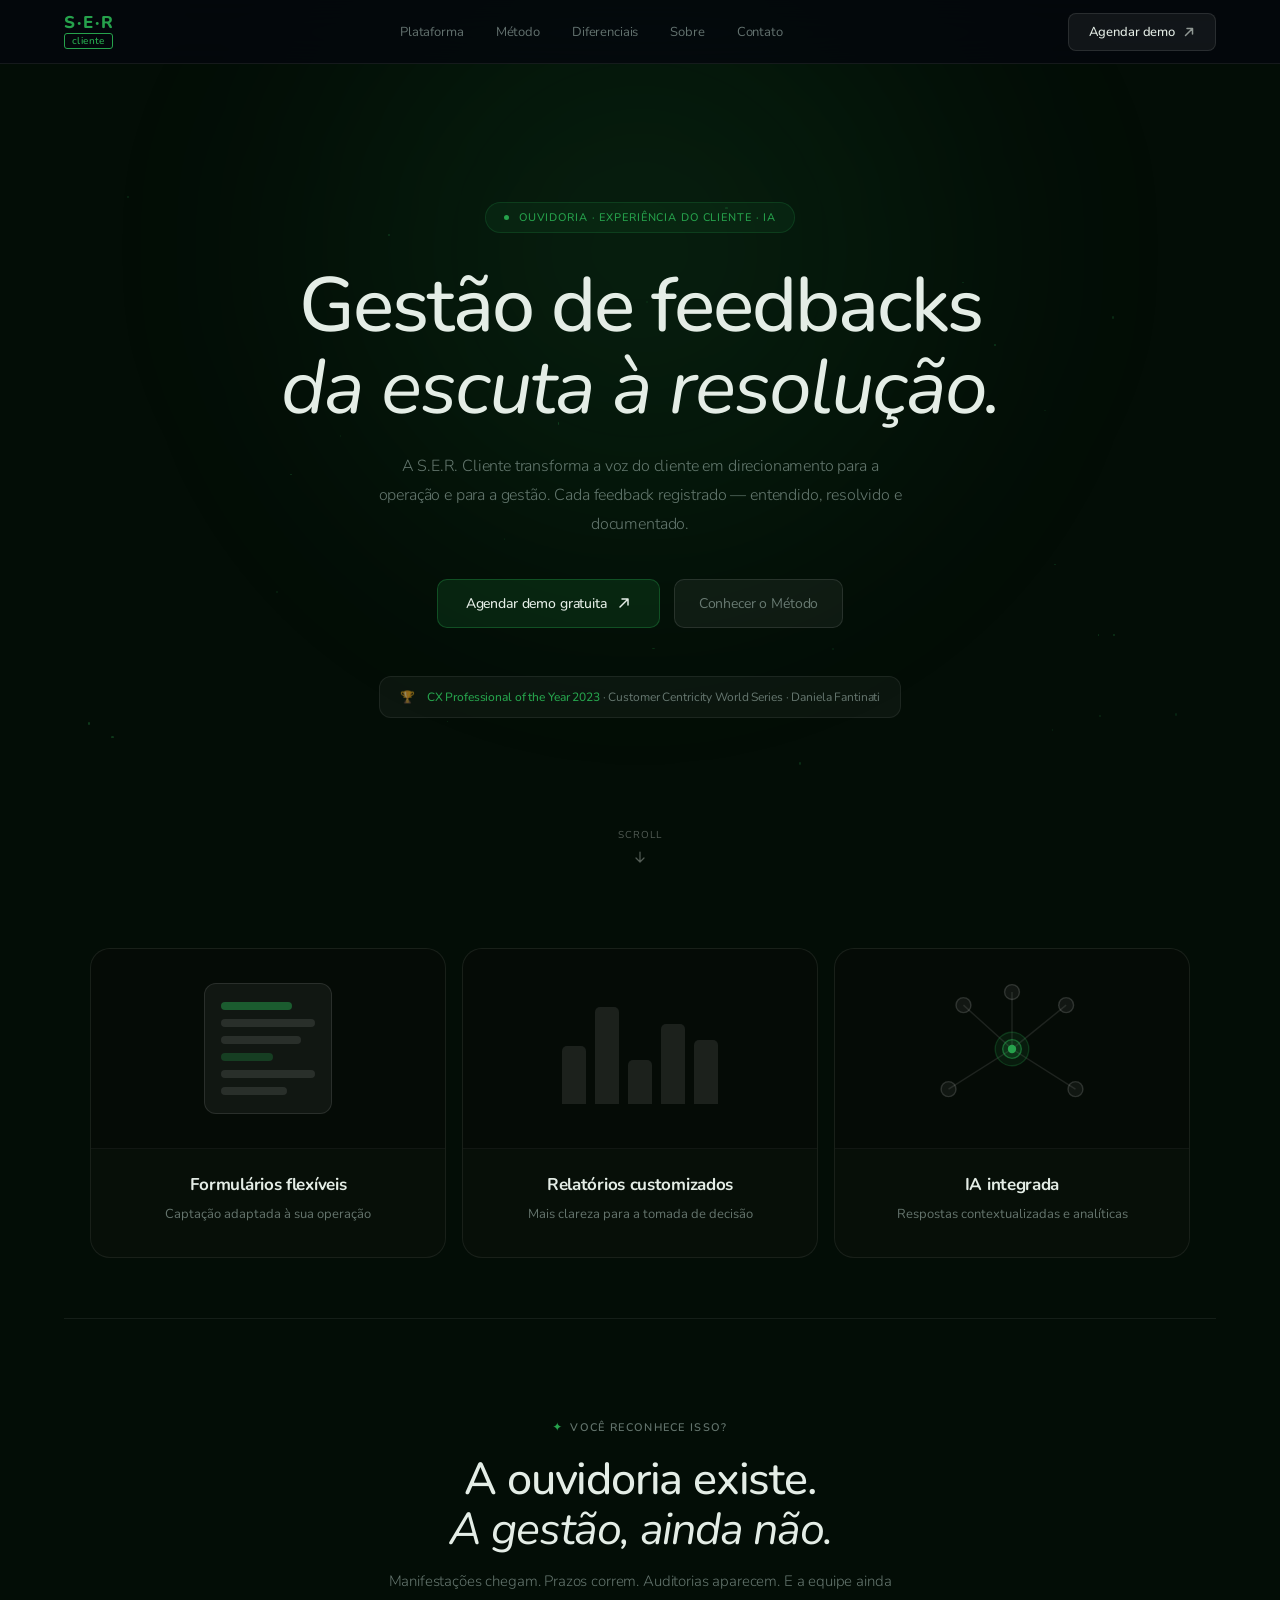
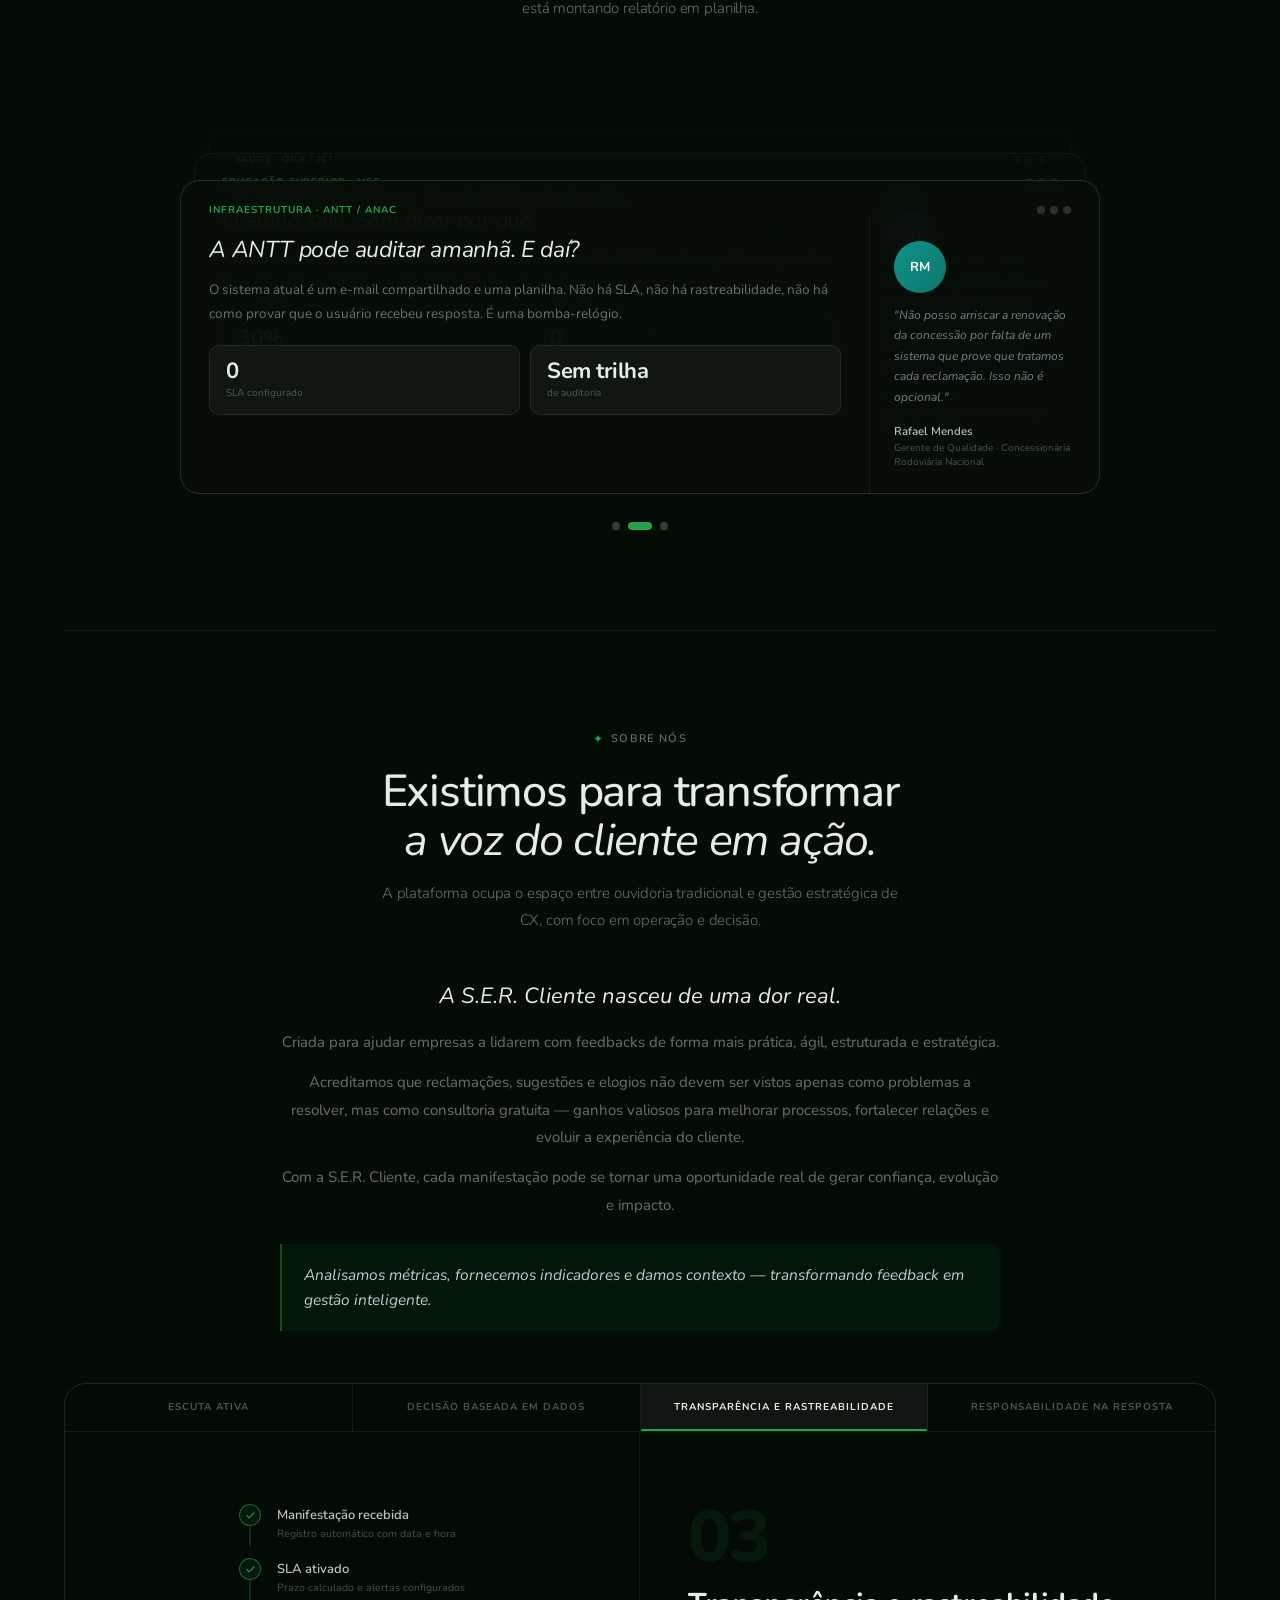
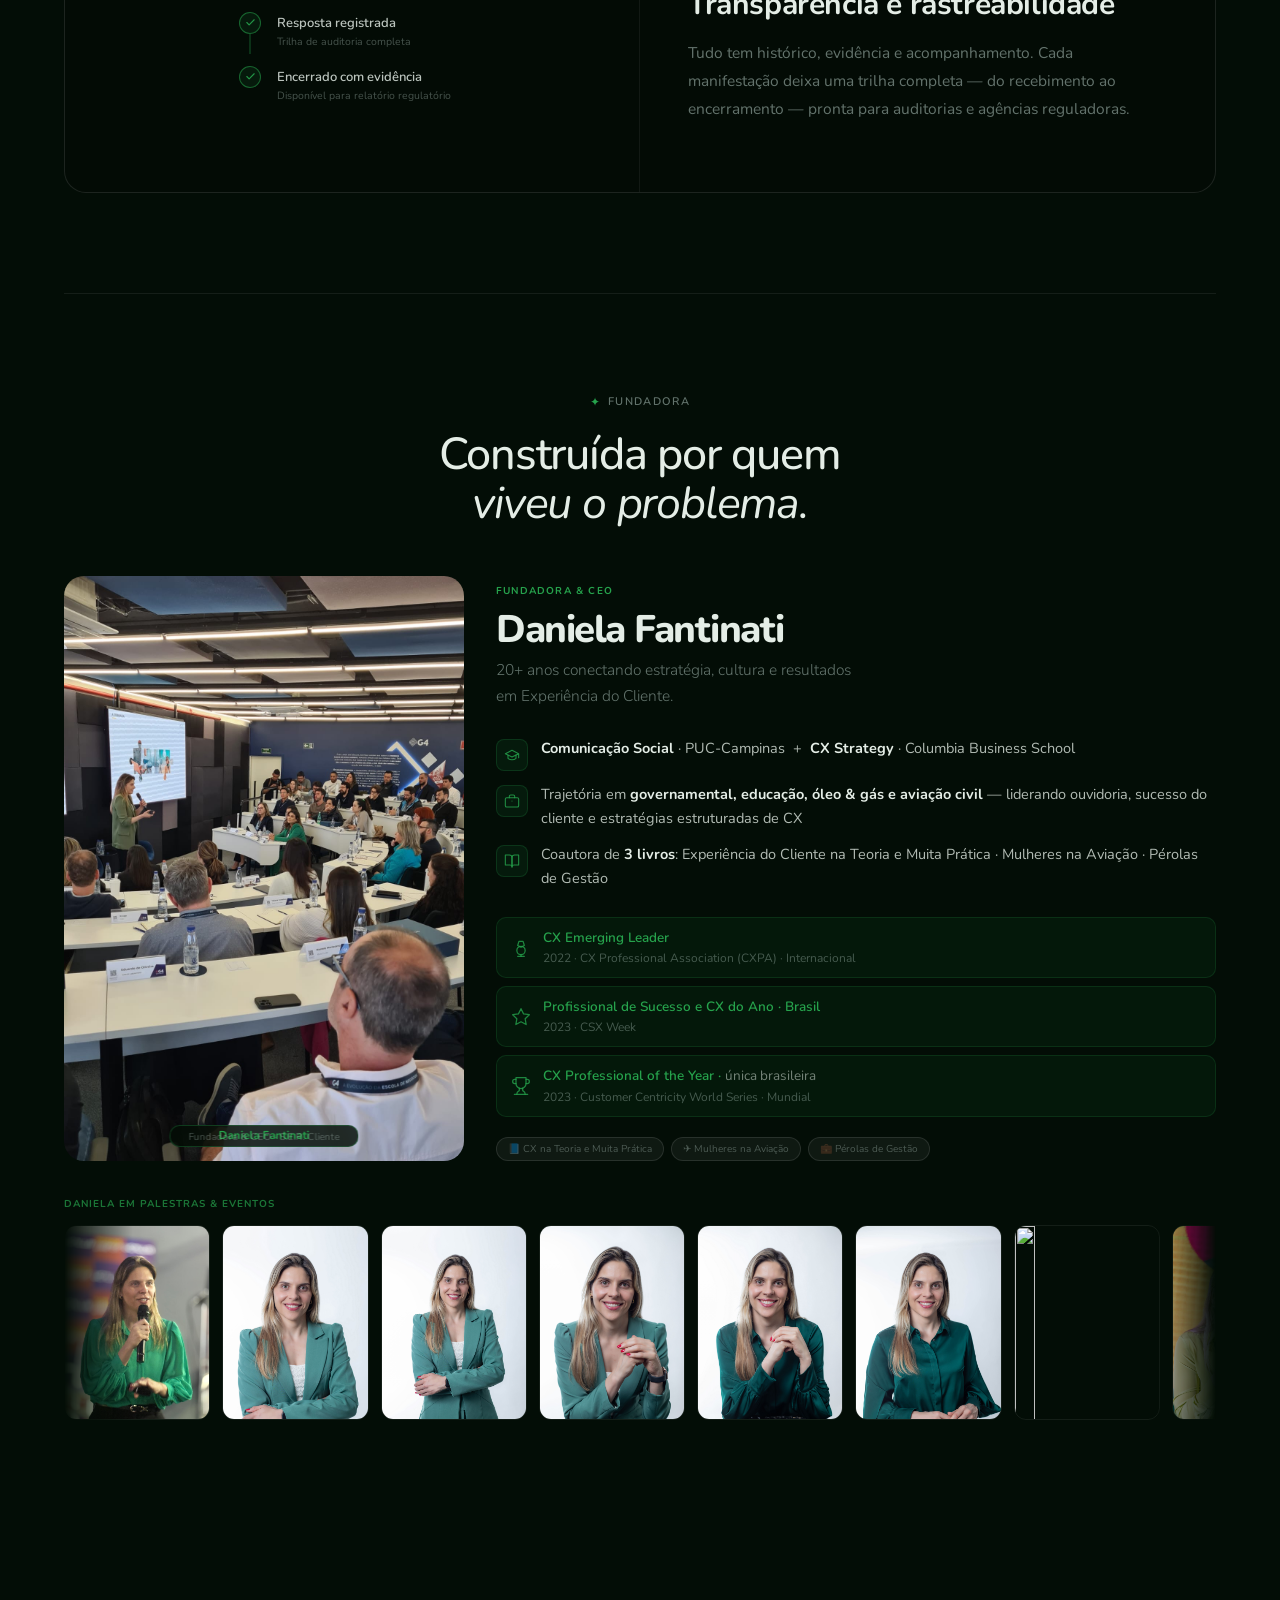
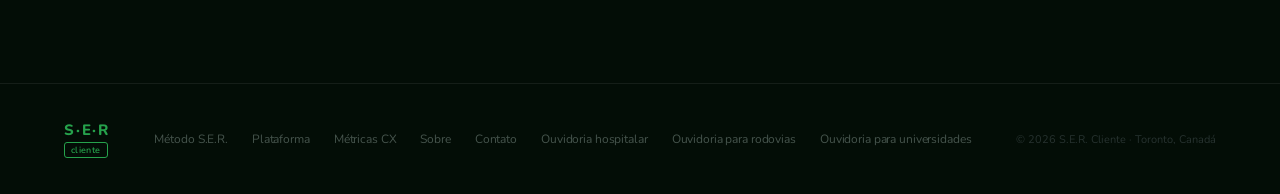
==== commit aada0c7a: "Move LPs para /lp/<setor> no domínio www.sercliente.com - lp/hospitalar, lp/rodovias e lp/universida" ====
--- a/index.html
+++ b/index.html
@@ -1697,9 +1697,9 @@
     <a href="#metricas">Métricas CX</a>
     <a href="#sobre">Sobre</a>
     <a href="#demo">Contato</a>
-    <a href="/ouvidoria-hospitalar/">Ouvidoria hospitalar</a>
-    <a href="/ouvidoria-concessionarias-rodovias/">Ouvidoria para rodovias</a>
-    <a href="/ouvidoria-universidades/">Ouvidoria para universidades</a>
+    <a href="/lp/hospitalar/">Ouvidoria hospitalar</a>
+    <a href="/lp/rodovias/">Ouvidoria para rodovias</a>
+    <a href="/lp/universidades/">Ouvidoria para universidades</a>
   </div>
   <div class="f-copy">© 2026 S.E.R. Cliente · Toronto, Canadá</div>
 </footer>
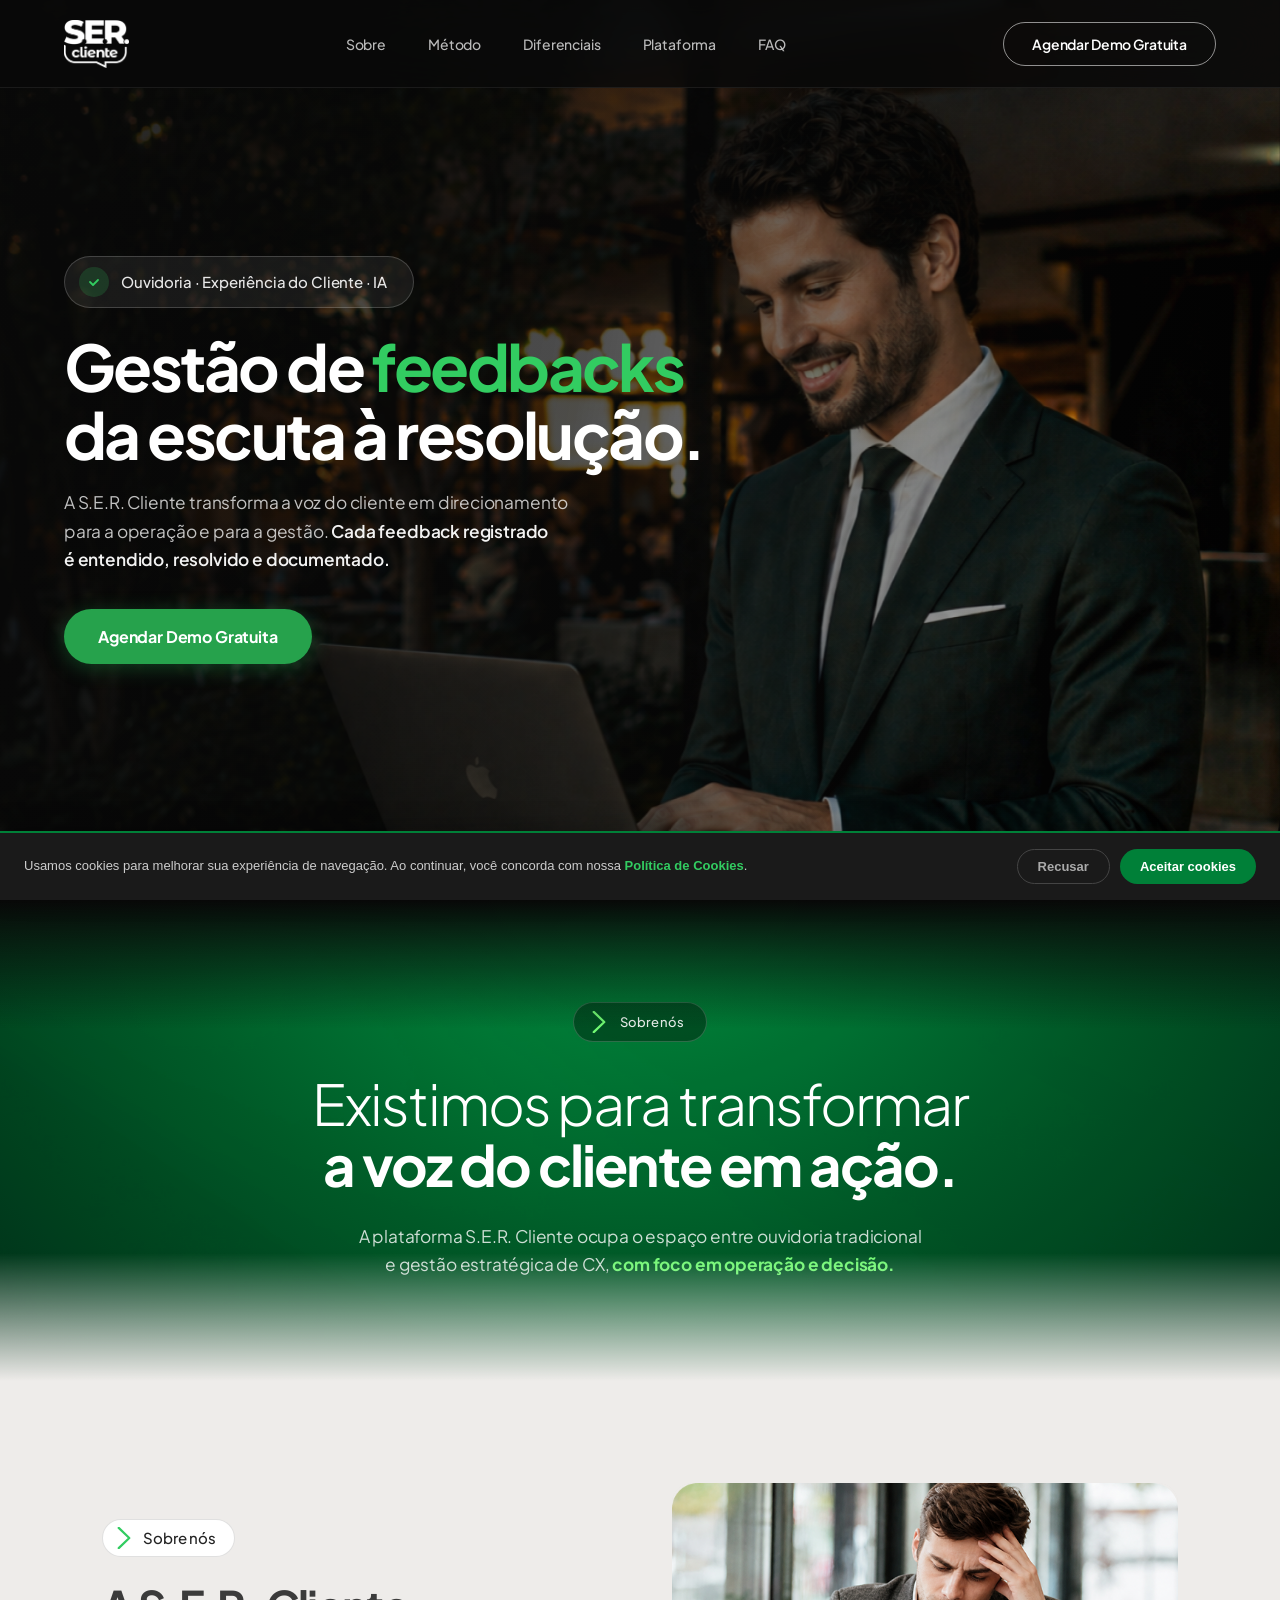
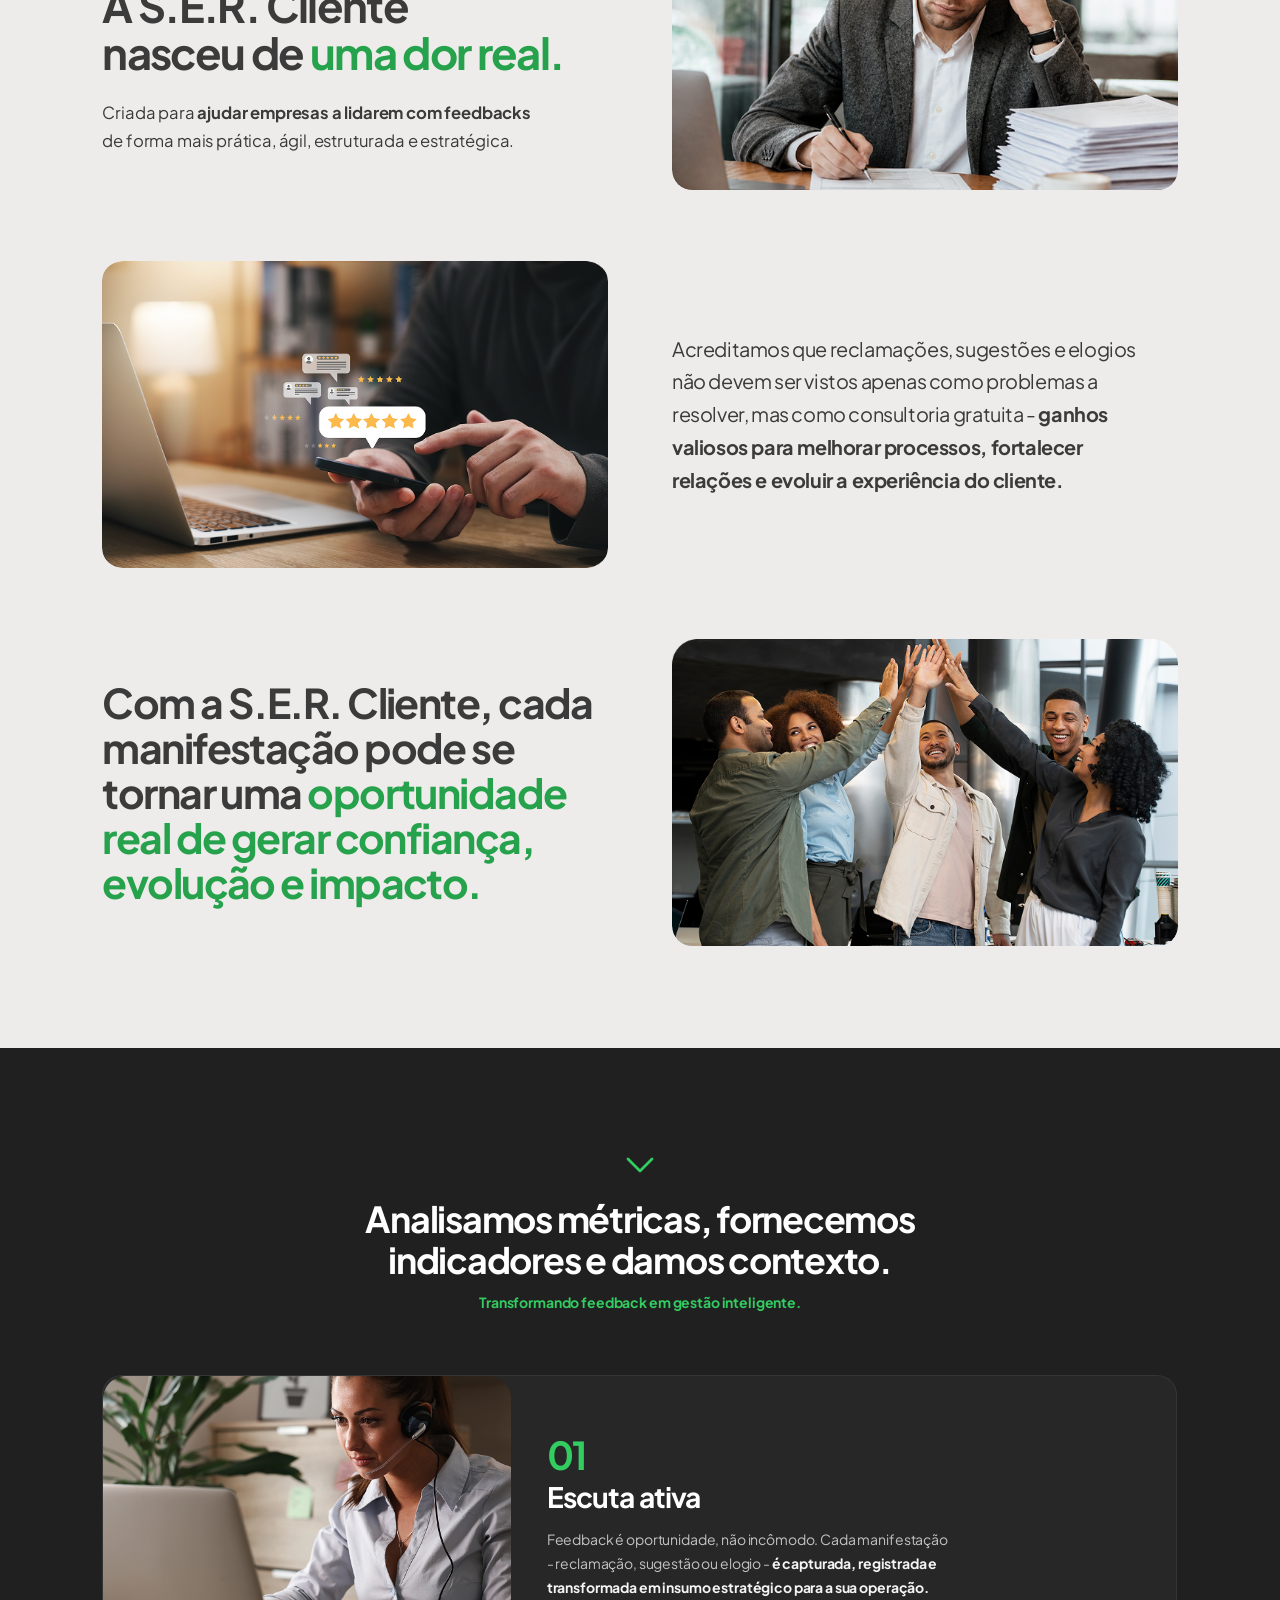
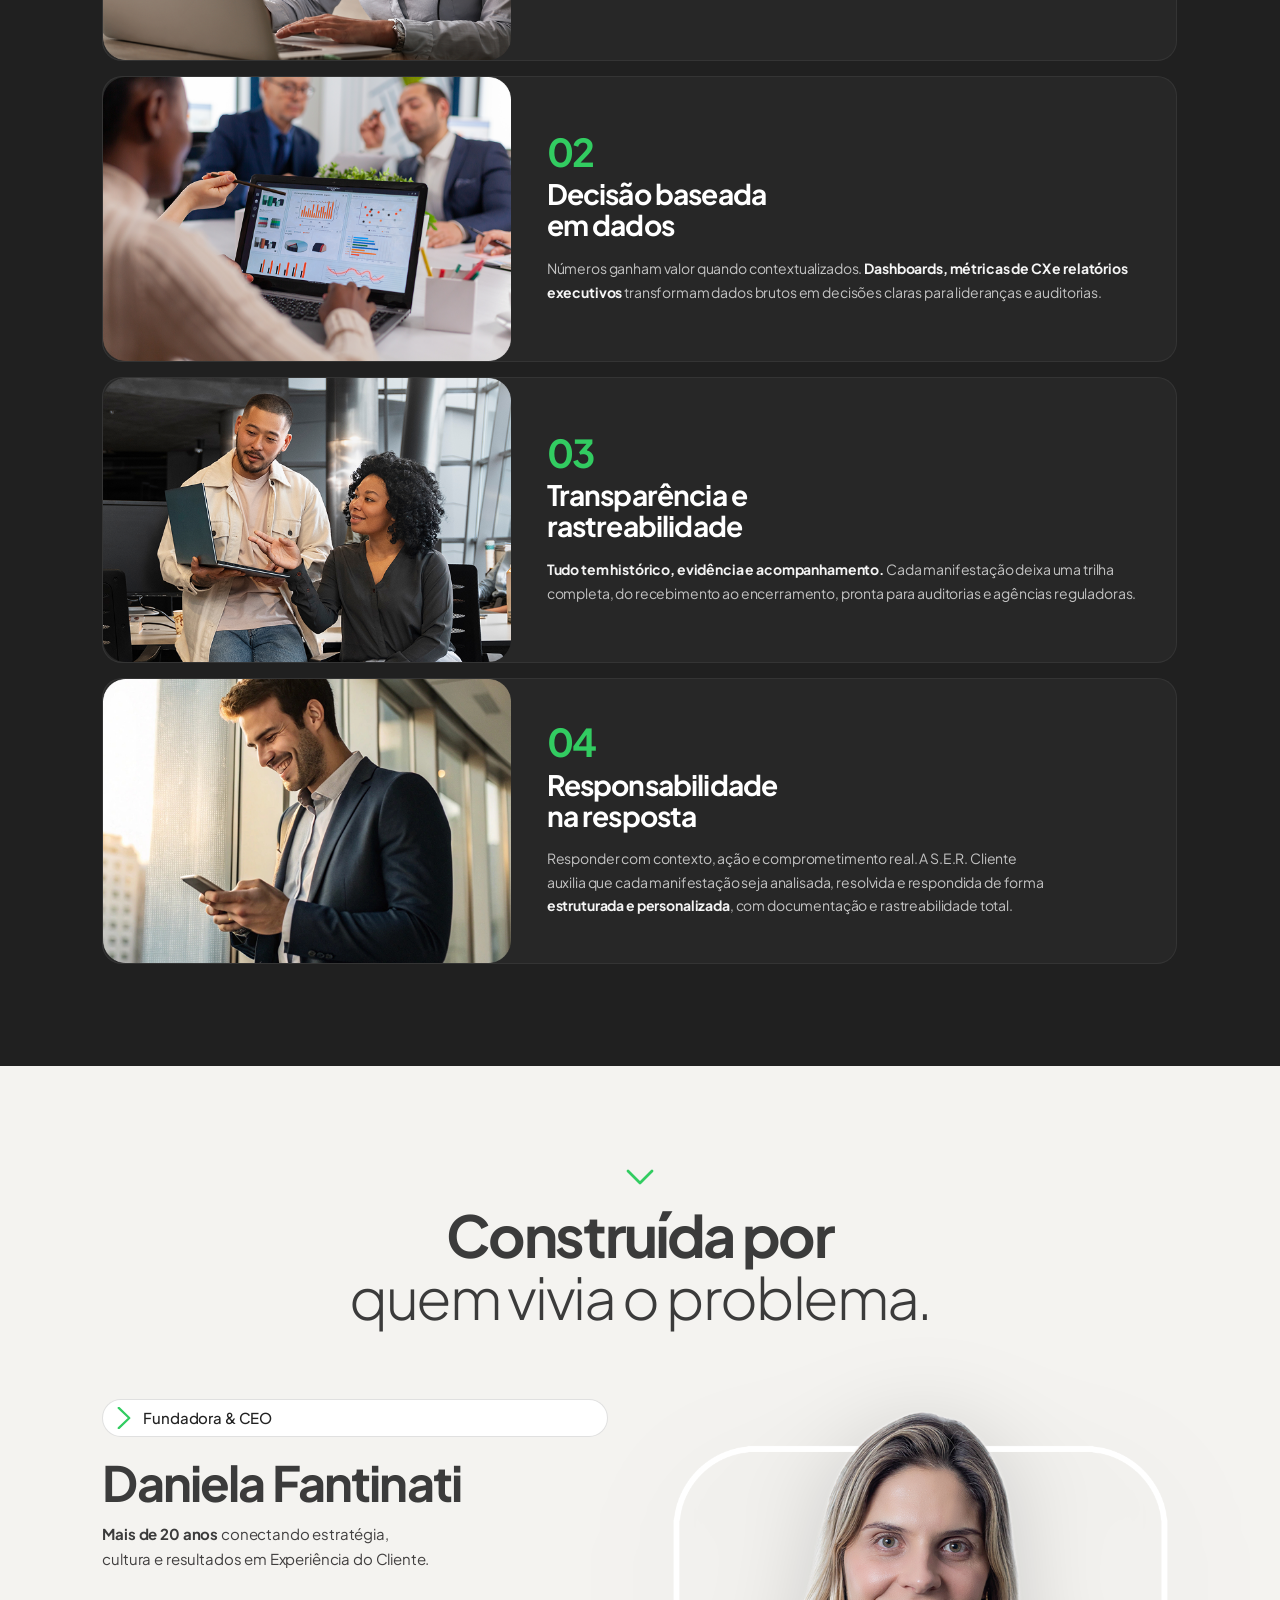
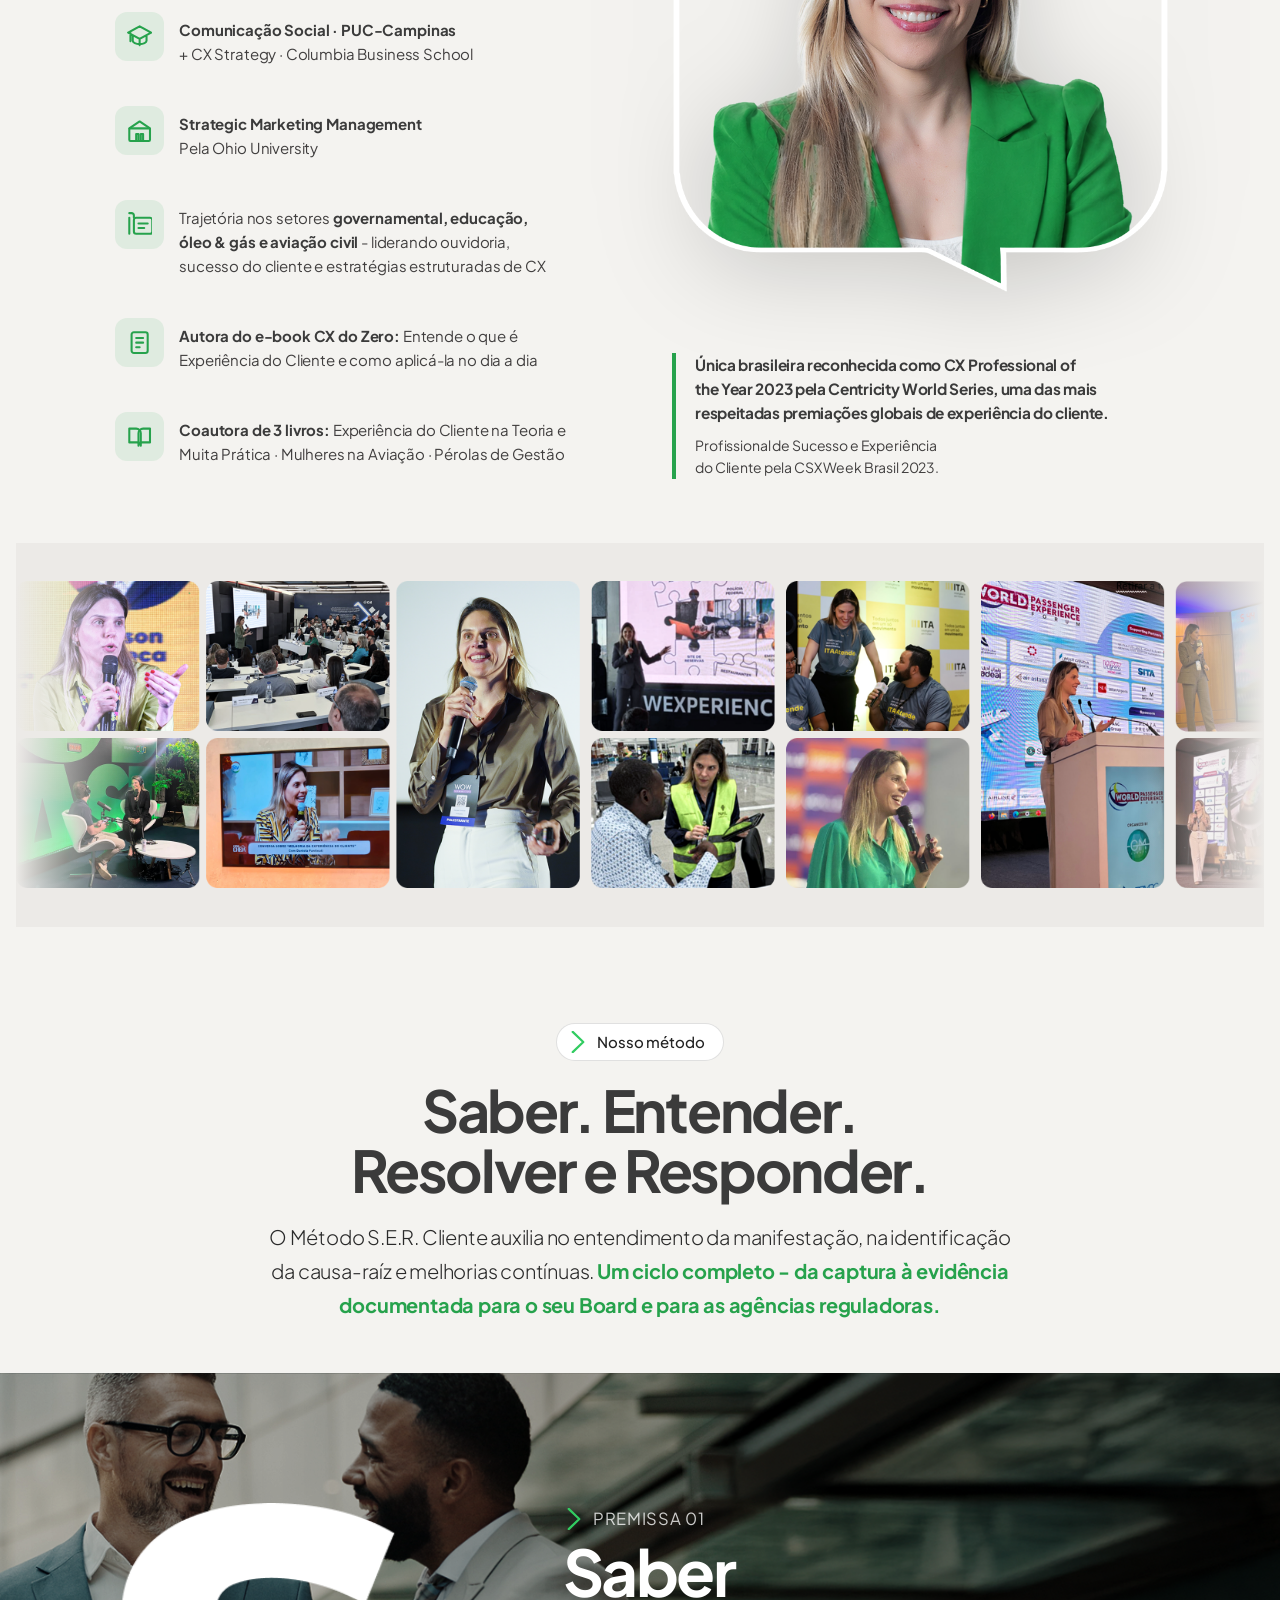
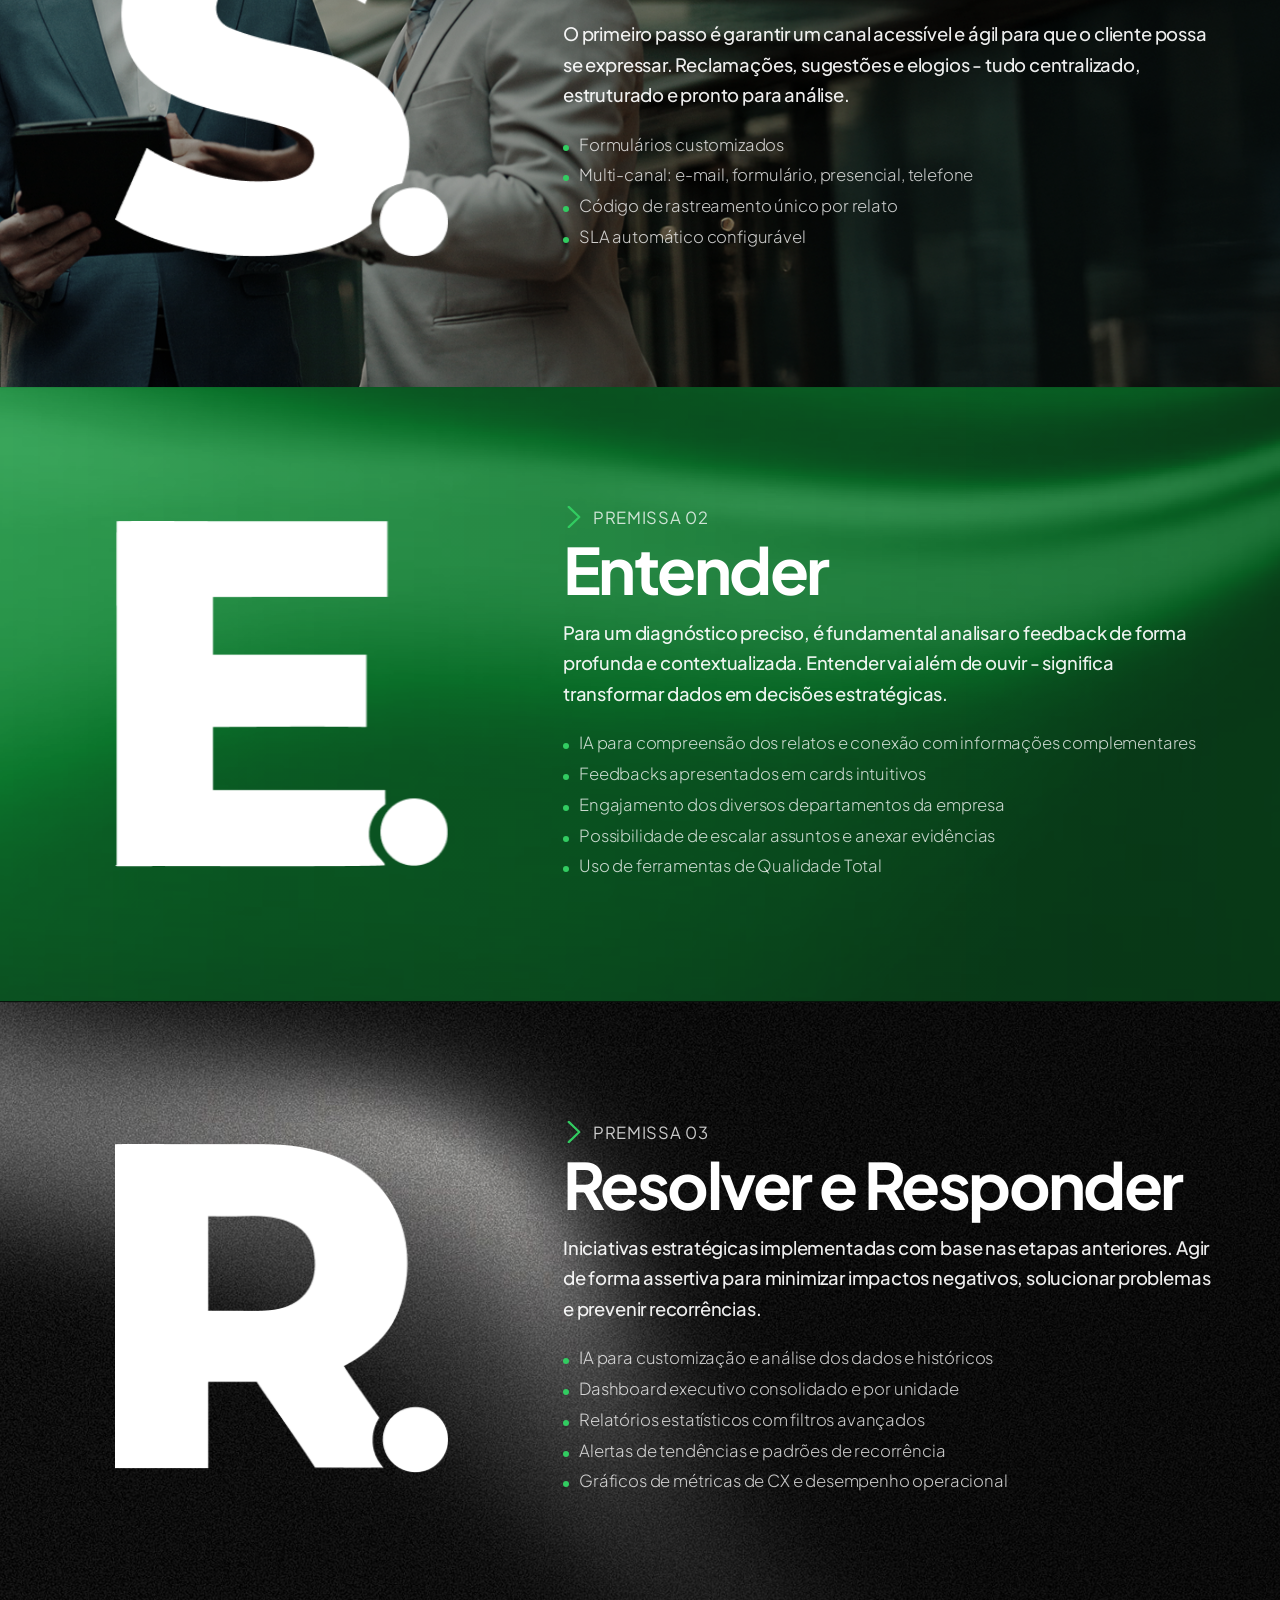
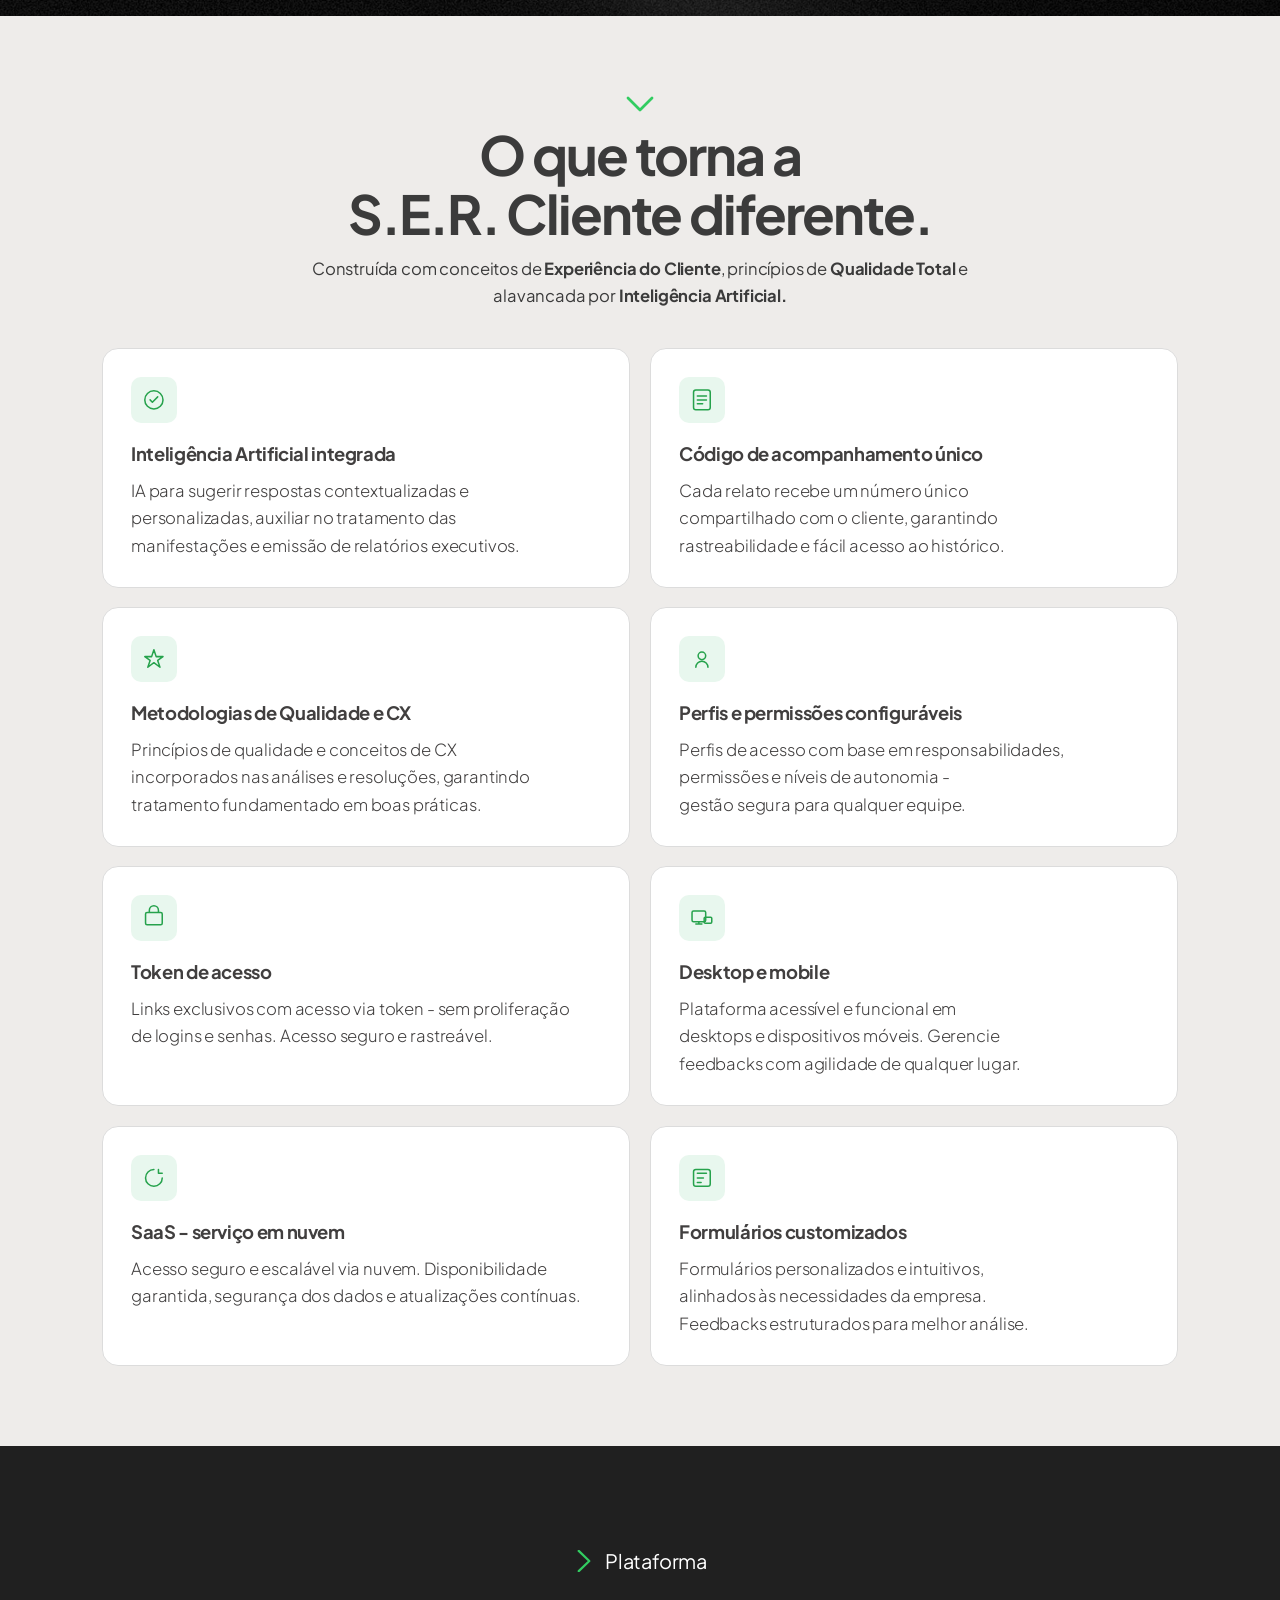
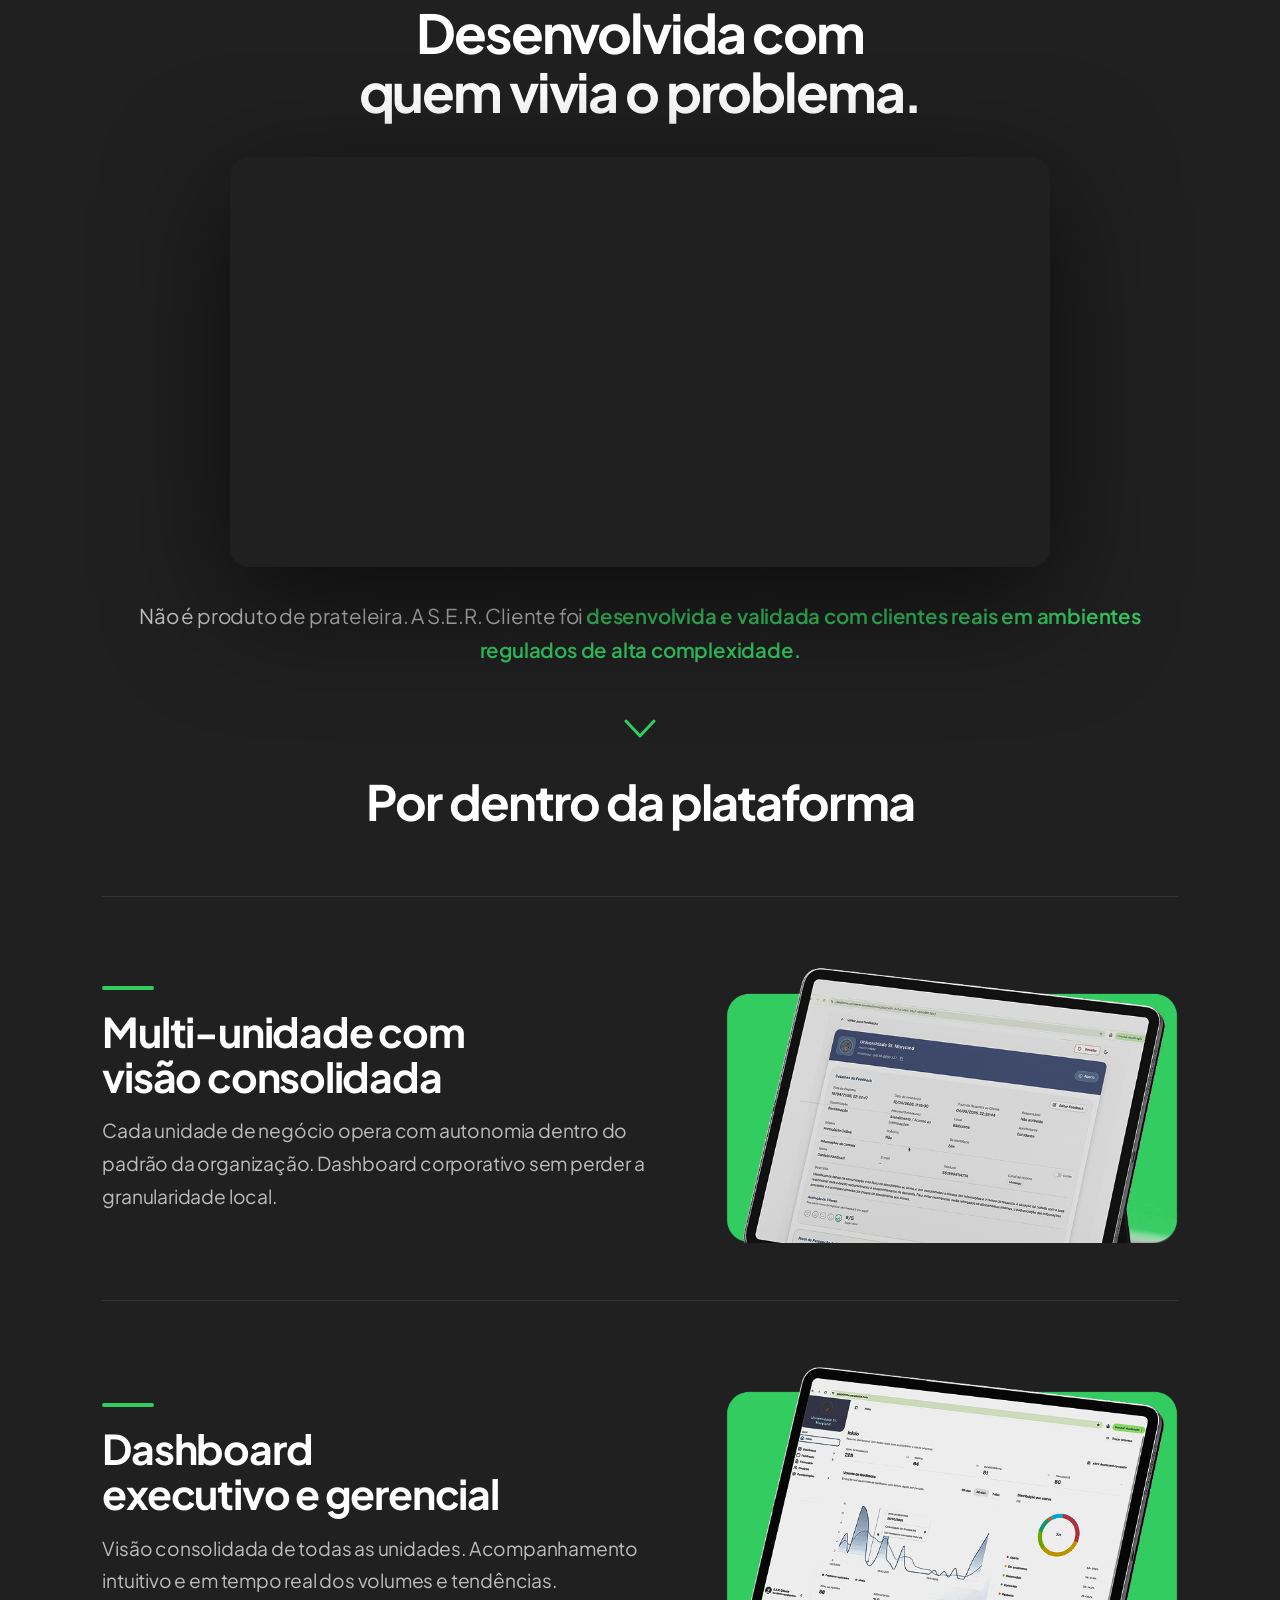
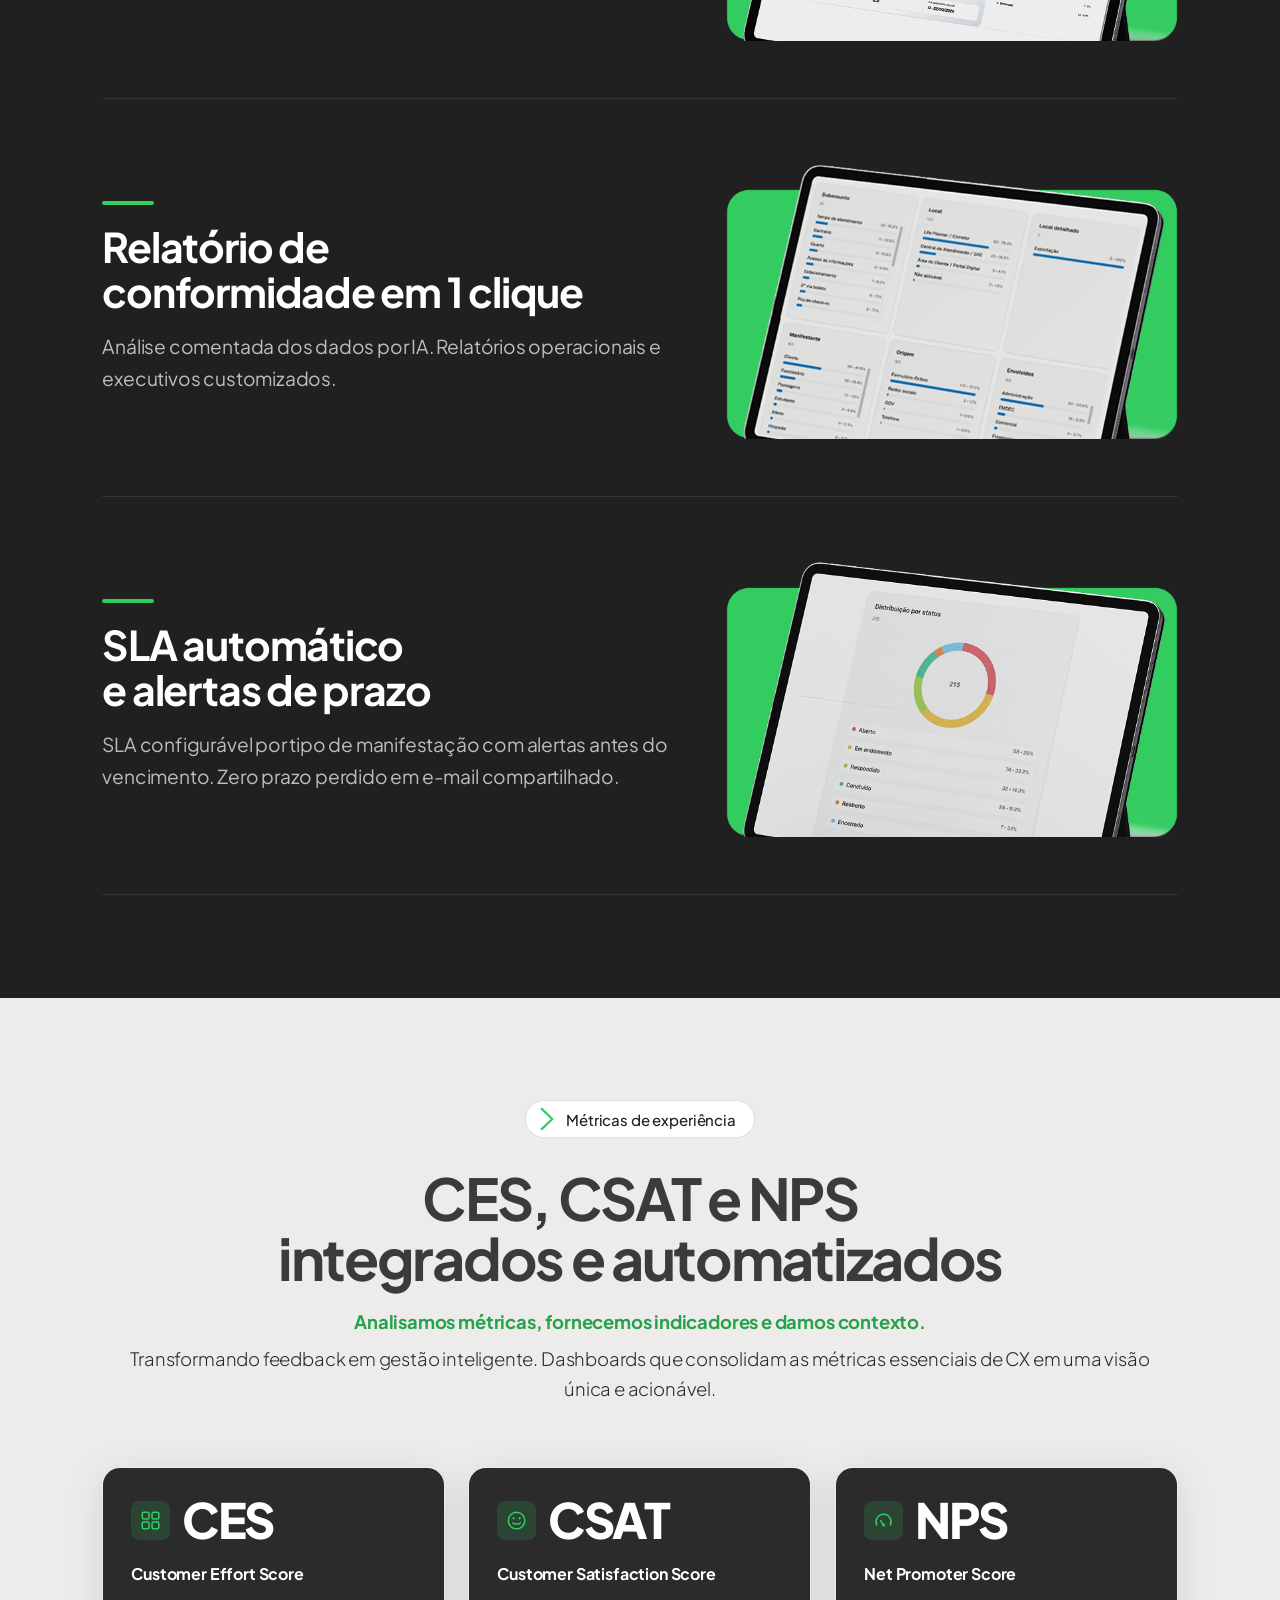
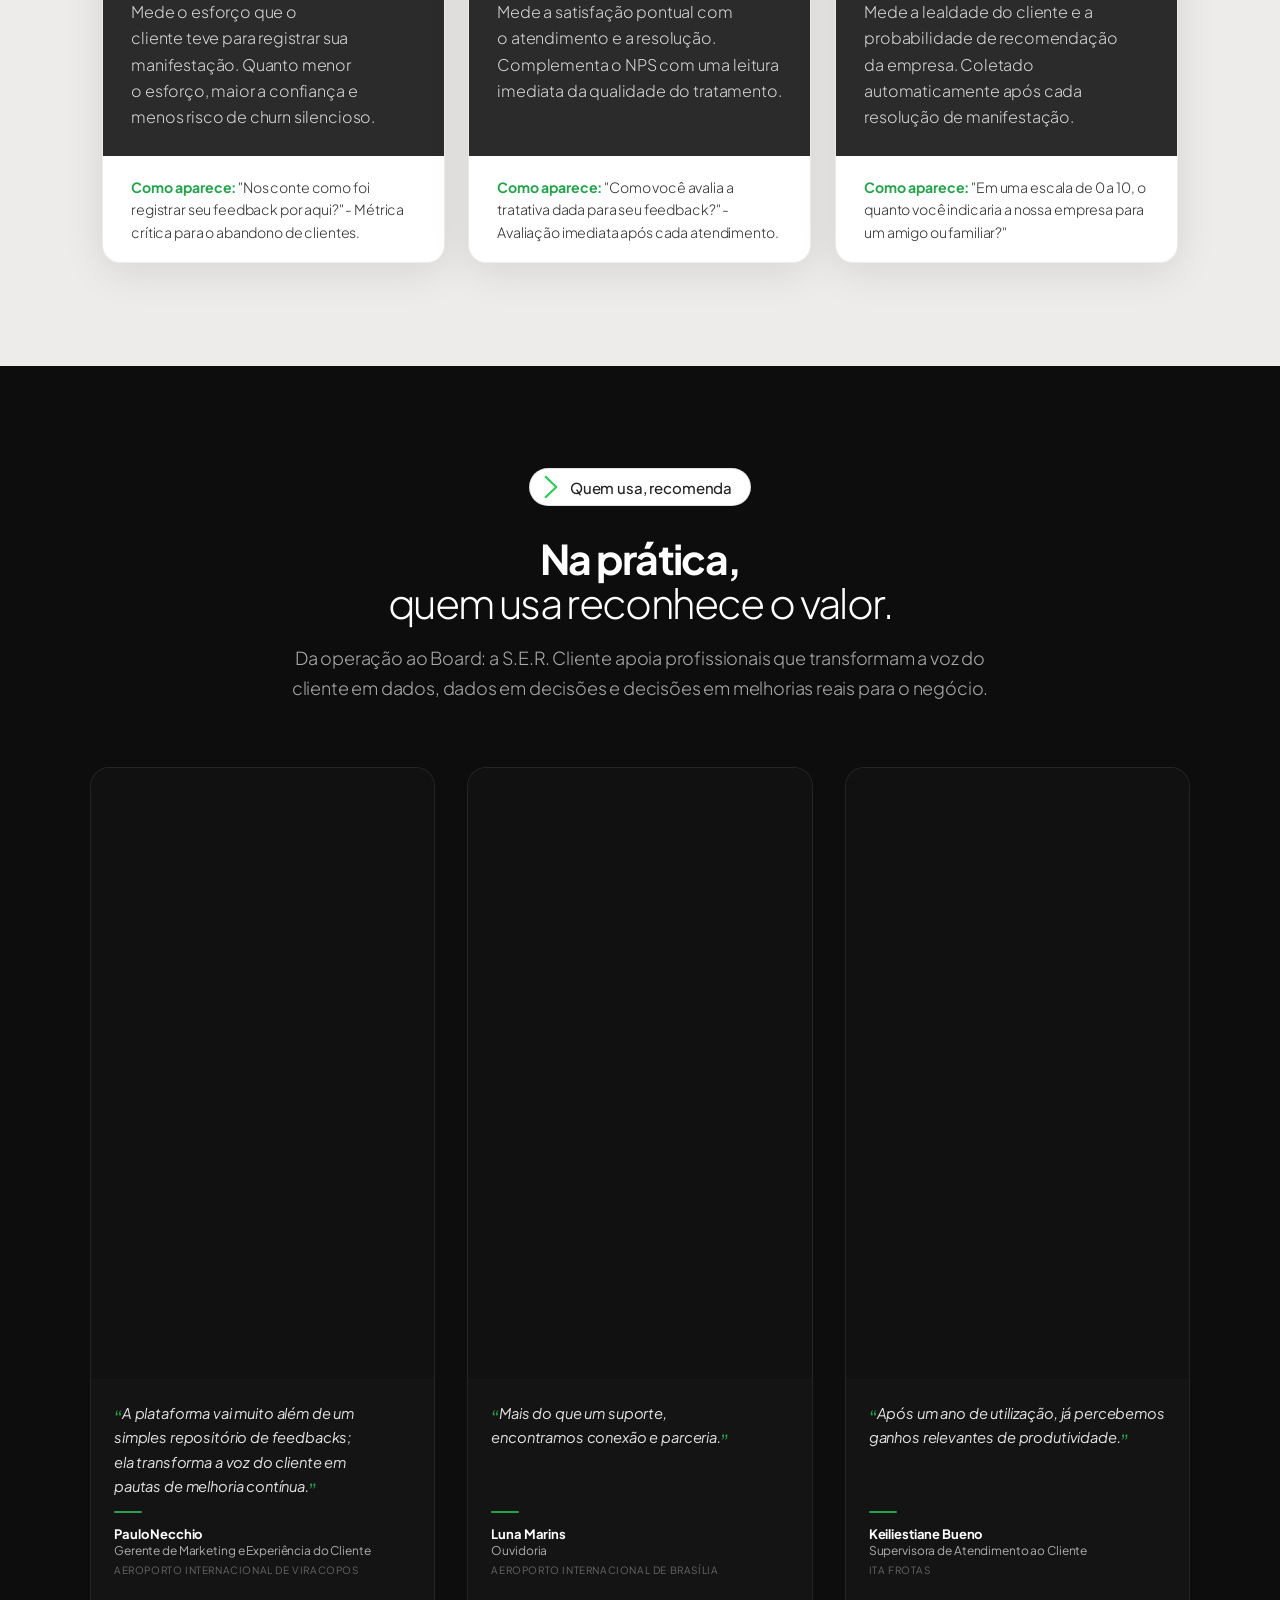
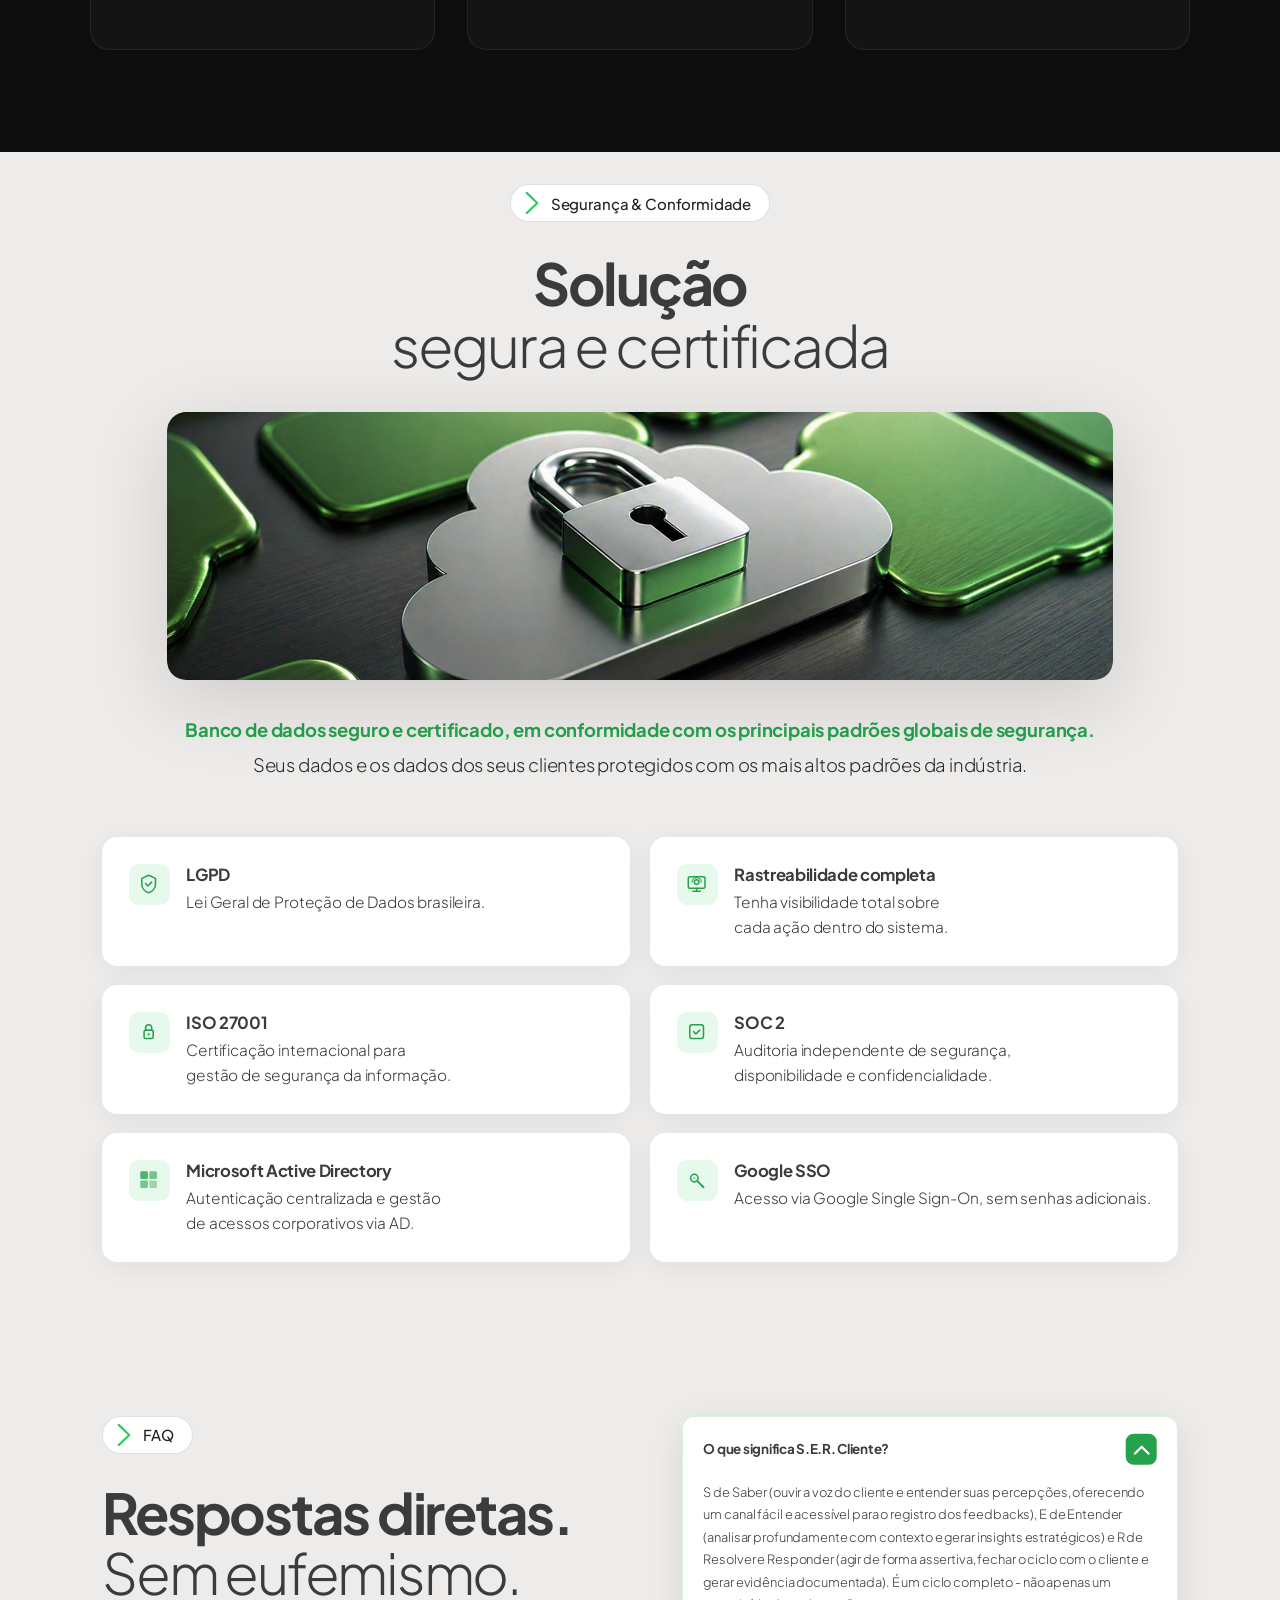
==== commit 27194ae6: "Merge remote-tracking branch 'origin/main' into lps-ouvidoria-segmentos # Conflicts: #	index.html" ====
--- a/index.html
+++ b/index.html
@@ -3,1794 +3,2686 @@
 <head>
 <meta charset="UTF-8">
 <meta name="viewport" content="width=device-width, initial-scale=1.0">
-<title>S.E.R. Cliente — Gestão de Feedbacks da Escuta à Resolução</title>
-<meta name="description" content="Ouvidoria · Experiência do Cliente · Inteligência Artificial. Gestão de feedbacks da escuta à resolução.">
-<link href="https://fonts.googleapis.com/css2?family=Nunito:ital,wght@0,300;0,400;0,500;0,600;0,700;0,800;1,400;1,500&display=swap" rel="stylesheet">
+<title>S.E.R. Cliente - Gestão de Feedbacks da Escuta à Resolução</title>
+<link rel="icon" type="image/svg+xml" href="fotos/logo-nav.svg">
+<link rel="apple-touch-icon" href="fotos/logo-ser.png">
+<meta name="description" content="Ouvidoria · Experiência do Cliente · IA. Gestão de feedbacks da escuta à resolução.">
+<link rel="preconnect" href="https://fonts.googleapis.com">
+<link rel="preconnect" href="https://fonts.gstatic.com" crossorigin>
+<link href="https://fonts.googleapis.com/css2?family=Plus+Jakarta+Sans:wght@200;300;400;500;600;700;800&display=swap" rel="stylesheet">
 <style>
 *{margin:0;padding:0;box-sizing:border-box}
 :root{
-  --bg:#030D06;
-  --bg2:#081408;
-  --green:#26A24C;
-  --green-dim:rgba(38,162,76,.18);
-  --green-glow:rgba(38,162,76,.08);
-  --white:rgb(228,237,230);
-  --muted:rgba(178,201,193,0.55);
-  --muted2:rgba(178,201,193,0.38);
-  --card-bg:rgba(255,255,255,0.04);
-  --card-border:rgba(255,255,255,0.08);
-  --card-border-hover:rgba(38,162,76,0.35);
-  --divider:rgba(255,255,255,0.07);
-  --serif:'Nunito',system-ui,sans-serif;
-  --sans:'Nunito',system-ui,sans-serif;
+  --black:#090909;
+  --forest:#275023;
+  --intense:#1C803C;
+  --vibrant:#26A24C;
+  --bright:#32CC61;
+  --neon:#71F973;
+  --white:#FFFFFF;
+  --graphite:#2C2B2B;
+  --gray:#5E5E5E;
+  --light:#B2C9C1;
+  --neutral:#DCDCDC;
+  --dark-section:#202020;
+  --text-dark:#3b3b3b;
+  --text-dim:#413f3f;
+  --text-muted:#858585;
+  --text-gray:#929292;
+  --font:'Plus Jakarta Sans',system-ui,sans-serif;
 }
 html{scroll-behavior:smooth}
-body{font-family:var(--sans);color:var(--white);background:var(--bg);overflow-x:hidden;-webkit-font-smoothing:antialiased}
-
-/* ─── PARTICLES ─── */
-.particles{position:absolute;inset:0;pointer-events:none;overflow:hidden}
-.particle{position:absolute;width:2px;height:2px;border-radius:50%;background:rgba(50,204,97,.4);animation:float linear infinite}
-@keyframes float{0%{opacity:0;transform:translateY(0) scale(0)}20%{opacity:1}80%{opacity:.5}100%{opacity:0;transform:translateY(-120px) scale(1.5)}}
-
-/* ─── GLOW ─── */
-.glow{position:absolute;border-radius:50%;pointer-events:none;filter:blur(80px)}
-.glow-green{background:radial-gradient(circle,rgba(38,162,76,.14) 0%,transparent 70%)}
-.glow-blue{background:radial-gradient(circle,rgba(100,140,255,.06) 0%,transparent 70%)}
+body{font-family:var(--font);background:var(--black);color:var(--white);overflow-x:hidden;-webkit-font-smoothing:antialiased}
+h1,h2,h3,h4,p{text-wrap:balance}
+
+/* ─── ANIMATIONS ─── */
+@keyframes fadeUp{from{opacity:0;transform:translateY(32px)}to{opacity:1;transform:none}}
+@keyframes fadeIn{from{opacity:0}to{opacity:1}}
+@keyframes scaleIn{from{opacity:0;transform:scale(.92)}to{opacity:1;transform:scale(1)}}
+@keyframes navIn{from{opacity:0}to{opacity:1}}
 
 /* ─── NAV ─── */
 nav{
-  position:fixed;top:0;width:100%;z-index:200;height:64px;
-  display:flex;align-items:center;justify-content:space-between;
+  position:fixed;top:0;left:0;width:100%;z-index:300;height:88px;
+  display:flex;flex-direction:row;align-items:center;justify-content:space-between;gap:16px;
   padding:0 5%;
-  background:rgba(3,13,6,0.85);backdrop-filter:blur(16px);
-  border-bottom:1px solid var(--divider);
-  transition:background .3s;
-}
-.nav-logo{text-decoration:none}
-.nav-links{display:flex;gap:32px;align-items:center}
-.nav-links a{font-size:13px;color:var(--muted);text-decoration:none;transition:color .2s;letter-spacing:-.01em}
-.nav-links a:hover{color:var(--white)}
-.nav-cta{display:flex;align-items:center;gap:8px;background:rgba(255,255,255,.06);color:var(--white);border:1px solid rgba(255,255,255,.1);padding:9px 20px;border-radius:8px;font-size:13px;font-weight:500;cursor:pointer;font-family:var(--sans);text-decoration:none;transition:all .2s;letter-spacing:-.01em}
-.nav-cta:hover{background:rgba(255,255,255,.1);border-color:rgba(255,255,255,.2)}
-.nav-cta svg{opacity:.6}
+  background:rgba(9,9,9,0.90);backdrop-filter:blur(20px);-webkit-backdrop-filter:blur(20px);
+  border-bottom:1px solid rgba(255,255,255,0.07);
+  animation:navIn .4s ease both;
+}
+.nav-logo{
+  display:flex;align-items:center;text-decoration:none;flex-shrink:0;
+  transition:opacity .25s;
+}
+.nav-logo:hover{opacity:0.75}
+.nav-logo img{height:48px;width:auto;display:block;}
+.nav-links{
+  display:flex;flex-direction:row;gap:2px;
+  align-items:center;flex:1;justify-content:center;
+  min-width:0;overflow:hidden;
+}
+.nav-links a{
+  font-size:clamp(14px,1vw,17px);font-weight:500;
+  color:rgba(255,255,255,0.72);
+  text-decoration:none;letter-spacing:-0.01em;
+  padding:9px 20px;border-radius:100px;
+  transition:color .2s,background .2s;white-space:nowrap;
+}
+.nav-links a:hover{color:var(--bright);background:rgba(50,204,97,0.08)}
+.nav-links a.active{
+  background:var(--vibrant);color:#000;font-weight:700;
+  padding:9px 20px;border-radius:100px;
+}
+.nav-links a.active:hover{background:var(--bright)}
+.nav-cta{
+  display:inline-flex;align-items:center;flex-shrink:0;
+  background:transparent;color:#fff;
+  border:1.5px solid rgba(255,255,255,0.55);
+  padding:12px 28px;border-radius:100px;
+  font-size:clamp(14px,1vw,16px);font-weight:600;font-family:var(--font);
+  text-decoration:none;letter-spacing:-0.01em;white-space:nowrap;
+  transition:all .25s;
+}
+.nav-cta:hover{
+  background:rgba(255,255,255,0.1);
+  border-color:rgba(255,255,255,0.9);
+  transform:translateY(-1px);
+}
+
+/* ─── BADGE (section label) ─── */
+.badge{
+  display:inline-flex;align-items:center;gap:10px;
+  font-size:clamp(14px,1.56vw,30px);font-weight:400;letter-spacing:-0.01em;
+  margin-bottom:24px;
+}
+.badge-arrow{
+  display:inline-flex;align-items:center;justify-content:center;
+  width:clamp(22px,1.4vw,27px);height:clamp(22px,1.4vw,27px);
+  flex-shrink:0;
+}
+.badge-arrow svg{width:100%;height:100%}
+.badge-dark{color:var(--black)}
+.badge-mid{color:#2a2a2a}
+.badge-white{color:var(--white)}
+.badge-light{color:#0b111e}
 
 /* ─── HERO ─── */
 .hero{
-  min-height:100vh;display:flex;flex-direction:column;align-items:center;justify-content:center;
-  padding:140px 5% 100px;text-align:center;position:relative;overflow:hidden;
-}
-.hero-glow-main{width:800px;height:800px;top:50%;left:50%;transform:translate(-50%,-60%)}
+  min-height:100vh;position:relative;overflow:hidden;
+  display:flex;flex-direction:column;justify-content:center;
+  padding:160px 5% 140px;
+  background:var(--black);
+}
+.hero-photo{
+  position:absolute;inset:0;
+  background:url('fotos/hero-bg.png') center right/cover no-repeat;
+  opacity:0.75;
+  animation:fadeIn 1.2s ease both;
+}
+.hero-overlay{
+  position:absolute;inset:0;
+  background:linear-gradient(100deg,rgba(9,9,9,0.92) 0%,rgba(9,9,9,0.72) 45%,rgba(9,9,9,0.15) 100%);
+}
+/* gradient fade bottom of hero → green section */
+.hero-wave{display:none}
+.hero-content{position:relative;z-index:1;max-width:1000px}
+/* hero badge pill */
 .hero-badge{
+  display:inline-flex;align-items:center;gap:12px;
+  background:rgba(255,255,255,0.07);border:1px solid rgba(255,255,255,0.18);
+  border-radius:100px;padding:10px 26px 10px 14px;
+  font-size:clamp(15px,1.1vw,20px);font-weight:500;color:rgba(255,255,255,0.9);
+  letter-spacing:-.01em;margin-bottom:clamp(20px,2vw,36px);
+  animation:fadeUp .7s .1s ease both;
+}
+.hero-badge-dot{
+  width:30px;height:30px;background:rgba(50,204,97,0.18);
+  border-radius:50%;display:flex;align-items:center;justify-content:center;flex-shrink:0;
+}
+.hero-badge-dot svg{width:12px;height:12px}
+.hero h1{
+  font-size:clamp(38px,5vw,92px);font-weight:700;line-height:1.06;
+  letter-spacing:-0.04em;color:var(--white);
+  margin-bottom:clamp(16px,1.5vw,28px);
+  animation:fadeUp .7s .25s ease both;
+}
+.hero h1 .green{color:var(--bright)}
+.hero-sub{
+  font-size:clamp(17px,1.35vw,26px);font-weight:400;line-height:1.65;
+  color:rgba(255,255,255,0.75);max-width:720px;
+  margin-bottom:clamp(32px,2.8vw,52px);letter-spacing:-0.01em;
+  animation:fadeUp .7s .4s ease both;
+}
+.hero-sub strong{color:rgba(255,255,255,0.95);font-weight:600}
+/* hero CTA row */
+.hero-actions{
+  display:flex;align-items:center;gap:14px;flex-wrap:wrap;
+  animation:fadeUp .7s .55s ease both;
+}
+.hero-btn{
   display:inline-flex;align-items:center;gap:10px;
-  background:rgba(38,162,76,.08);border:1px solid rgba(38,162,76,.2);
-  border-radius:100px;padding:7px 18px;margin-bottom:32px;
-}
-.badge-dot{width:5px;height:5px;border-radius:50%;background:var(--green);animation:pulse 2s infinite}
-@keyframes pulse{0%,100%{opacity:1;transform:scale(1)}50%{opacity:.5;transform:scale(.8)}}
-.badge-text{font-size:11px;color:var(--green);font-weight:500;letter-spacing:.08em;text-transform:uppercase}
-.hero h1{
-  font-family:var(--sans);font-size:clamp(48px,6vw,84px);
-  font-weight:500;line-height:1.06;letter-spacing:-2px;
-  color:var(--white);margin-bottom:24px;max-width:820px;
-}
-.hero h1 em{font-family:var(--serif);font-style:italic;color:var(--white);font-weight:400}
-.hero-sub{
-  font-size:16px;color:var(--muted);line-height:1.8;
-  max-width:540px;margin:0 auto 40px;font-weight:300;letter-spacing:-.01em;
-}
-.hero-actions{display:flex;align-items:center;gap:14px;justify-content:center;flex-wrap:wrap;margin-bottom:48px}
-.btn-primary{
+  background:var(--vibrant);color:var(--white);
+  padding:clamp(17px,1.26vw,23px) clamp(34px,2.63vw,55px);
+  border-radius:100px;font-size:clamp(16px,1.16vw,21px);font-weight:700;
+  text-decoration:none;letter-spacing:-0.01em;font-family:var(--font);
+  transition:background .25s,transform .25s,box-shadow .25s;
+  box-shadow:0 4px 20px rgba(38,162,76,0.35);
+}
+.hero-btn:hover{background:var(--bright);transform:translateY(-2px);box-shadow:0 8px 28px rgba(50,204,97,0.45)}
+.hero-btn-circle{
+  width:clamp(52px,3.8vw,64px);height:clamp(52px,3.8vw,64px);
+  background:var(--vibrant);border-radius:50%;
+  display:inline-flex;align-items:center;justify-content:center;flex-shrink:0;
+  text-decoration:none;
+  transition:background .25s,transform .25s;
+  box-shadow:0 4px 20px rgba(38,162,76,0.35);
+}
+.hero-btn-circle:hover{background:var(--bright);transform:translateY(-2px) scale(1.06)}
+.hero-btn-circle svg{width:18px;height:18px}
+
+/* ─── SECTION WRAPPER ─── */
+.section{padding:clamp(60px,6.25vw,120px) 8%}
+.section-white{background:#EEECEA}
+.section-dark{background:var(--dark-section)}
+.section-green{background:#00803c}
+
+/* ─── O QUE ENTREGAMOS ─── */
+.entregamos-title{
+  font-size:clamp(26px,3.2vw,62px);font-weight:700;
+  color:var(--text-dark);letter-spacing:-0.03em;line-height:1.1;
+  margin-bottom:clamp(32px,3vw,60px);
+}
+.cards-grid{display:grid;grid-template-columns:repeat(3,1fr);gap:clamp(16px,1.5vw,28px)}
+.card{background:var(--white);border-radius:16px;overflow:hidden;border:1px solid rgba(0,0,0,0.07)}
+.card-img{width:100%;height:clamp(180px,18vw,335px);object-fit:cover;object-position:top;display:block}
+.card-body{padding:clamp(20px,1.8vw,36px) clamp(20px,1.8vw,36px) clamp(24px,2vw,40px)}
+.card-title{font-size:clamp(18px,1.8vw,35px);font-weight:700;color:var(--text-dark);letter-spacing:-0.02em;margin-bottom:8px}
+.card-sub{font-size:clamp(14px,1.56vw,30px);font-weight:300;color:var(--text-dark);letter-spacing:-0.01em;line-height:1.5}
+
+/* ─── SOBRE NÓS GREEN ─── */
+.sobre-green{
+  position:relative;overflow:hidden;
+  background:radial-gradient(ellipse at 50% -10%, #009944 0%, #005A28 55%, #003018 100%);
+  padding:clamp(80px,8vw,160px) 8%;
+  text-align:center;
+}
+.sobre-green-bg{
+  position:absolute;inset:0;
+  background:url('fotos/sobre-nos-green.png') center/cover no-repeat;
+  mix-blend-mode:overlay;opacity:0.18;
+}
+/* gradient fade: hero black → green */
+.sobre-green::before{
+  content:'';position:absolute;top:0;left:0;width:100%;height:clamp(80px,10vw,140px);
+  background:linear-gradient(to bottom,#090909 0%,transparent 100%);
+  pointer-events:none;z-index:2;
+}
+/* gradient fade: green → beige (#EEECEA) */
+.sobre-green::after{
+  content:'';position:absolute;bottom:0;left:0;width:100%;height:clamp(80px,10vw,140px);
+  background:linear-gradient(to bottom,transparent 0%,#EEECEA 100%);
+  pointer-events:none;z-index:2;
+}
+.sobre-green-content{position:relative;z-index:1;max-width:900px;margin:0 auto}
+/* dark pill badge */
+.sobre-badge{
   display:inline-flex;align-items:center;gap:10px;
-  background:rgba(38,162,76,.15);color:var(--white);
-  border:1px solid rgba(38,162,76,.35);
-  padding:14px 28px;border-radius:10px;font-size:14px;font-weight:500;
-  cursor:pointer;font-family:var(--sans);text-decoration:none;
-  transition:all .25s;letter-spacing:-.01em;
-}
-.btn-primary:hover{background:rgba(38,162,76,.25);border-color:rgba(38,162,76,.55);transform:translateY(-1px)}
-.btn-primary svg{transition:transform .2s}
-.btn-primary:hover svg{transform:translate(2px,-2px)}
-.btn-ghost{
+  background:rgba(0,0,0,0.35);border:1px solid rgba(255,255,255,0.18);
+  border-radius:100px;padding:8px 22px 8px 14px;
+  font-size:clamp(13px,.9vw,16px);font-weight:500;color:rgba(255,255,255,0.92);
+  letter-spacing:-.01em;margin-bottom:clamp(24px,2.5vw,44px);
+}
+.sobre-green h2{
+  font-size:clamp(30px,4.4vw,84px);font-weight:300;line-height:1.08;
+  letter-spacing:-0.035em;color:var(--white);
+  margin-bottom:clamp(20px,2vw,36px);
+}
+.sobre-green h2 strong{font-weight:700;display:block}
+.sobre-green-sub{
+  font-size:clamp(15px,1.35vw,26px);font-weight:400;line-height:1.65;
+  color:rgba(255,255,255,0.8);max-width:780px;letter-spacing:-0.01em;
+  margin:0 auto;
+}
+.sobre-green-sub .g{color:var(--neon);font-weight:700;font-style:normal}
+
+/* ─── SOBRE NÓS ARTIGO (3-row alternating) ─── */
+.sa-section{
+  background:#EEECEA;
+  padding:clamp(80px,8vw,140px) 8%;
+}
+.sa-row{
+  display:grid;grid-template-columns:1fr 1fr;
+  gap:clamp(40px,5vw,88px);align-items:center;
+  margin-bottom:clamp(52px,5.5vw,96px);
+}
+.sa-row:last-child{margin-bottom:0}
+.sa-row.img-first .sa-media{order:-1}
+.sa-media{
+  overflow:hidden;border-radius:20px;
+  transition:transform .5s cubic-bezier(.22,1,.36,1),box-shadow .5s ease;
+  will-change:transform;
+}
+.sa-media:hover{transform:scale(1.02);box-shadow:0 24px 72px rgba(0,0,0,0.16)}
+.sa-media img{
+  width:100%;border-radius:20px;display:block;
+  height:clamp(240px,24vw,400px);object-fit:cover;object-position:center top;
+  box-shadow:0 8px 48px rgba(0,0,0,0.12);
+  transition:transform .7s cubic-bezier(.22,1,.36,1);
+}
+.sa-media:hover img{transform:scale(1.04)}
+/* light pill badge */
+.sa-badge{
   display:inline-flex;align-items:center;gap:8px;
-  background:rgba(255,255,255,.05);color:var(--muted);
-  border:1px solid rgba(255,255,255,.1);
-  padding:14px 24px;border-radius:10px;font-size:14px;font-weight:400;
-  cursor:pointer;font-family:var(--sans);text-decoration:none;
-  transition:all .25s;letter-spacing:-.01em;
-}
-.btn-ghost:hover{background:rgba(255,255,255,.09);color:var(--white);border-color:rgba(255,255,255,.18)}
-.hero-award{
-  display:inline-flex;align-items:center;gap:12px;
-  background:rgba(255,255,255,.04);border:1px solid var(--divider);
-  border-radius:12px;padding:12px 20px;
-}
-.hero-award span{font-size:12px;color:var(--muted);letter-spacing:-.01em}
-.hero-award strong{color:var(--green);font-weight:500}
-.hero-scroll{position:absolute;bottom:36px;left:50%;transform:translateX(-50%);display:flex;flex-direction:column;align-items:center;gap:8px;opacity:.35}
-.hero-scroll span{font-size:10px;letter-spacing:.1em;text-transform:uppercase;color:var(--white)}
-.hero-scroll svg{animation:scrollBounce 2s infinite}
-@keyframes scrollBounce{0%,100%{transform:translateY(0)}50%{transform:translateY(5px)}}
-
-/* ─── FEATURES CARDS ─── */
-.feat-cards-section{padding:48px 5% 60px;background:var(--bg)}
-.feat-cards-grid{display:grid;grid-template-columns:repeat(3,1fr);gap:16px;max-width:1100px;margin:0 auto}
-.feat-card{background:rgba(8,16,9,0.9);border:1px solid rgba(255,255,255,0.07);border-radius:20px;overflow:hidden;cursor:default;transition:border-color .35s}
-.feat-card:hover{border-color:rgba(38,162,76,0.35)}
-.feat-card-visual{height:200px;display:flex;align-items:center;justify-content:center;background:rgba(0,0,0,0.28);border-bottom:1px solid rgba(255,255,255,0.05);overflow:hidden}
-.feat-card-body{padding:24px 28px 32px;text-align:center}
-.feat-card-body h3{font-size:17px;font-weight:700;color:var(--white);margin-bottom:8px;letter-spacing:-.3px}
-.feat-card-body p{font-size:13px;color:var(--muted);line-height:1.65}
-
-/* Object 1 — Form document */
-.obj-form-doc{background:rgba(255,255,255,0.05);border:1px solid rgba(255,255,255,0.1);border-radius:12px;width:128px;padding:18px 16px;display:flex;flex-direction:column;gap:9px;transition:transform .55s cubic-bezier(.34,1.56,.64,1)}
-.feat-card:hover .obj-form-doc{transform:translateY(-14px) rotate(-3deg)}
-.fline{height:8px;border-radius:20px;background:rgba(255,255,255,0.1)}
-
-/* Object 2 — Bar chart */
-.obj-bars-wrap{display:flex;align-items:flex-end;gap:9px;height:110px;transition:transform .5s cubic-bezier(.34,1.56,.64,1)}
-.feat-card:hover .obj-bars-wrap{transform:translateY(-10px)}
-.obj-bar{width:24px;border-radius:5px 5px 0 0;background:rgba(255,255,255,0.09);height:var(--h);transition:background .35s,transform .55s cubic-bezier(.34,1.56,.64,1)}
-.feat-card:hover .obj-bar:nth-child(1){background:rgba(38,162,76,0.3);transform:scaleY(1.08);transform-origin:bottom}
-.feat-card:hover .obj-bar:nth-child(2){background:rgba(38,162,76,0.55);transform:scaleY(1.12);transform-origin:bottom}
-.feat-card:hover .obj-bar:nth-child(3){background:rgba(38,162,76,0.25);transform:scaleY(1.06);transform-origin:bottom}
-.feat-card:hover .obj-bar:nth-child(4){background:rgba(38,162,76,0.45);transform:scaleY(1.1);transform-origin:bottom}
-.feat-card:hover .obj-bar:nth-child(5){background:rgba(38,162,76,0.3);transform:scaleY(1.07);transform-origin:bottom}
-
-/* Object 3 — Neural network */
-.obj-network{width:170px;height:140px;transition:transform .55s cubic-bezier(.34,1.56,.64,1)}
-.feat-card:hover .obj-network{transform:translateY(-10px) scale(1.07)}
-.net-outer{transition:stroke .35s;stroke:rgba(255,255,255,0.15)}
-.feat-card:hover .net-outer{stroke:rgba(38,162,76,0.4)}
-
-@media(max-width:900px){.feat-cards-grid{grid-template-columns:1fr;gap:12px}}
-@media(max-width:600px){.feat-cards-grid{grid-template-columns:1fr}}
-
-/* ─── SECTION SHARED ─── */
-section{padding:100px 5%}
-.sec-eyebrow{display:flex;align-items:center;justify-content:center;gap:8px;margin-bottom:20px}
-.eyebrow-icon{color:var(--green);font-size:12px}
-.eyebrow-text{font-size:11px;font-weight:600;letter-spacing:.12em;text-transform:uppercase;color:var(--muted)}
-.sec-h2{font-family:var(--sans);font-size:clamp(32px,3.5vw,48px);font-weight:500;color:var(--white);line-height:1.1;letter-spacing:-1.2px;text-align:center;margin-bottom:14px}
-.sec-h2 em{font-family:var(--serif);font-style:italic;font-weight:400}
-.sec-sub{font-size:15px;color:var(--muted);line-height:1.8;text-align:center;max-width:520px;margin:0 auto 60px;font-weight:300;letter-spacing:-.01em}
-.divider{height:1px;background:var(--divider);margin:0 5%}
-
-/* ─── CARDS ─── */
-.card{
-  background:var(--card-bg);border:1px solid var(--card-border);
-  border-radius:14px;padding:28px;transition:all .3s;
-}
-.card:hover{border-color:var(--card-border-hover);background:rgba(255,255,255,.06)}
-
-/* ─── PAIN CAROUSEL ─── */
-.pain-wrap{max-width:920px;margin:0 auto}
-.pain-stack{position:relative;height:420px;margin-bottom:28px}
-.pain-card{position:absolute;left:0;right:0;bottom:0;background:rgba(7,15,8,.95);border:1px solid rgba(255,255,255,.1);border-radius:20px;overflow:hidden;transition:transform .75s cubic-bezier(.25,.46,.45,.94),opacity .75s ease}
-.pain-card.pos-0{transform:translateY(0) scale(1);opacity:1;z-index:3;border-color:rgba(255,255,255,.13)}
-.pain-card.pos-1{transform:translateY(-32px) scale(.97);opacity:.48;z-index:2;pointer-events:none}
-.pain-card.pos-2{transform:translateY(-58px) scale(.94);opacity:.22;z-index:1;pointer-events:none}
-.pc-top{display:flex;justify-content:space-between;align-items:center;padding:22px 28px 0}
-.pc-sector{font-size:10px;font-weight:700;text-transform:uppercase;letter-spacing:.1em;color:var(--green)}
-.pc-dots-ui{display:flex;gap:5px}
-.pc-dot-ui{width:8px;height:8px;border-radius:50%;background:rgba(255,255,255,.15)}
-.pc-body{display:grid;grid-template-columns:1fr 230px}
-.pc-left{padding:18px 28px 28px}
-.pc-title{font-family:var(--serif);font-size:clamp(18px,1.8vw,23px);font-style:italic;font-weight:400;color:var(--white);margin-bottom:13px;line-height:1.3;letter-spacing:-.2px}
-.pc-desc{font-size:13.5px;color:var(--muted);line-height:1.75;margin-bottom:20px}
-.pc-metrics{display:flex;gap:10px}
-.pc-metric{background:rgba(255,255,255,.04);border:1px solid rgba(255,255,255,.08);border-radius:10px;padding:14px 16px;flex:1}
-.pc-metric-n{font-size:22px;font-weight:700;color:var(--white);line-height:1;letter-spacing:-.5px}
-.pc-metric-l{font-size:10px;color:var(--muted2);margin-top:4px;line-height:1.4}
-.pc-right{border-left:1px solid rgba(255,255,255,.06);padding:24px;display:flex;flex-direction:column;justify-content:center;gap:12px}
-.pc-avatar{width:52px;height:52px;border-radius:50%;flex-shrink:0;display:flex;align-items:center;justify-content:center;font-size:13px;font-weight:700;color:#fff;letter-spacing:.02em}
-.av-a{background:linear-gradient(135deg,#1D4ED8,#2563EB)}
-.av-b{background:linear-gradient(135deg,#0D9488,#0F766E)}
-.av-c{background:linear-gradient(135deg,#7C3AED,#6D28D9)}
-.pc-quote{font-size:12px;color:rgba(184,199,217,.62);line-height:1.7;font-style:italic}
-.pc-author-name{font-size:11.5px;font-weight:600;color:rgba(228,237,230,.8);margin-top:4px}
-.pc-author-role{font-size:10px;color:var(--muted2);margin-top:2px;line-height:1.4}
-/* Nav dots */
-.pain-dots{display:flex;gap:8px;justify-content:center;margin-top:4px}
-.pain-nav-dot{width:8px;height:8px;border-radius:50%;background:rgba(255,255,255,.2);cursor:pointer;transition:all .35s ease;border:none;padding:0;outline:none}
-.pain-nav-dot.active{background:var(--green);width:24px;border-radius:4px}
-@media(max-width:700px){.pc-body{grid-template-columns:1fr}.pc-right{display:none}.pain-stack{height:380px}}
-
-/* ─── SOBRE ─── */
-.sobre-intro{max-width:720px;margin:0 auto 52px;text-align:center}
-.sobre-intro-h{font-family:var(--serif);font-size:clamp(18px,2vw,22px);font-style:italic;color:var(--white);line-height:1.35;margin-bottom:18px}
-.sobre-intro p{font-size:15px;color:var(--muted);line-height:1.85;margin-bottom:12px}
-.sobre-quote-block{margin:24px 0 0;padding:18px 22px;background:rgba(38,162,76,.07);border-left:2px solid rgba(38,162,76,.4);border-radius:0 10px 10px 0;text-align:left}
-.sobre-quote-block p{font-family:var(--serif);font-style:italic;font-size:15.5px;color:rgba(228,233,242,.85);line-height:1.65;margin:0}
-/* Steps container */
-.sobre-steps{background:rgba(5,12,6,.7);border:1px solid rgba(255,255,255,.1);border-radius:22px;overflow:hidden}
-.sobre-tabs-row{display:flex;border-bottom:1px solid rgba(255,255,255,.08)}
-.sobre-tab{flex:1;padding:17px 8px;text-align:center;font-size:10px;font-weight:700;text-transform:uppercase;letter-spacing:.1em;color:rgba(255,255,255,.3);cursor:pointer;transition:color .3s,background .3s;border-right:1px solid rgba(255,255,255,.07);position:relative;user-select:none;line-height:1.3}
-.sobre-tab:last-child{border-right:none}
-.sobre-tab.active{background:rgba(255,255,255,.05);color:var(--white)}
-.sobre-tab-bar{position:absolute;bottom:0;left:0;height:2px;background:var(--green);width:0;border-radius:1px}
-.sobre-tab.active .sobre-tab-bar{animation:tab-progress 4s linear forwards}
-@keyframes tab-progress{from{width:0}to{width:100%}}
-.sobre-panel{display:none;grid-template-columns:1fr 1fr;align-items:center;min-height:360px}
-.sobre-panel.active{display:grid}
-.sobre-visual-area{padding:48px 40px;display:flex;align-items:center;justify-content:center;border-right:1px solid rgba(255,255,255,.06);min-height:360px}
-.sobre-text-area{padding:52px 48px}
-.sobre-panel-num{font-size:72px;font-weight:800;color:rgba(38,162,76,.1);line-height:1;margin-bottom:14px;letter-spacing:-3px}
-.sobre-panel-title{font-size:clamp(22px,2.5vw,30px);font-weight:700;color:var(--white);line-height:1.2;margin-bottom:16px;letter-spacing:-.4px}
-.sobre-panel-desc{font-size:15.5px;color:var(--muted);line-height:1.8}
-/* Panel 1: Escuta ativa – chat bubbles */
-.sv1-wrap{display:flex;flex-direction:column;gap:10px;width:230px}
-.sv1-bubble{background:rgba(255,255,255,.04);border:1px solid rgba(255,255,255,.08);border-radius:14px 14px 14px 3px;padding:13px 15px;display:flex;flex-direction:column;gap:6px}
-.sv1-bubble.rt{border-radius:14px 14px 3px 14px;align-self:flex-end;background:rgba(38,162,76,.07);border-color:rgba(38,162,76,.22)}
-.sv1-tag{font-size:9px;font-weight:700;text-transform:uppercase;letter-spacing:.08em;color:rgba(38,162,76,.75);margin-bottom:1px}
-.sv1-l{height:6px;border-radius:20px;background:rgba(255,255,255,.08)}
-.sv1-l.g{background:rgba(38,162,76,.4)}
-.sv1-typing{display:flex;gap:4px;align-items:center;height:14px}
-.sv1-dot{width:5px;height:5px;border-radius:50%;background:rgba(38,162,76,.5);animation:sv1-bounce .9s ease-in-out infinite}
-.sv1-dot:nth-child(2){animation-delay:.15s}.sv1-dot:nth-child(3){animation-delay:.3s}
-@keyframes sv1-bounce{0%,60%,100%{transform:translateY(0)}30%{transform:translateY(-4px)}}
-/* Panel 2: Decisão – bars + KPIs */
-.sv2-inner{display:flex;align-items:flex-end;gap:22px}
-.sv2-bars{display:flex;align-items:flex-end;gap:7px;height:130px}
-.sv2-col{display:flex;flex-direction:column;align-items:center;gap:5px}
-.sv2-bar{width:24px;border-radius:5px 5px 0 0;animation:sv2-wave var(--spd,2.4s) var(--dly,0s) ease-in-out infinite alternate}
-@keyframes sv2-wave{from{height:var(--hf,30px)}to{height:var(--ht,90px)}}
-.sv2-lbl{font-size:8px;color:rgba(255,255,255,.2);text-transform:uppercase;letter-spacing:.04em}
-.sv2-kpis{display:flex;flex-direction:column;gap:10px}
-.sv2-kpi{background:rgba(255,255,255,.05);border:1px solid rgba(255,255,255,.08);border-radius:9px;padding:10px 14px;min-width:80px}
-.sv2-kpi-n{font-size:20px;font-weight:700;color:var(--green);line-height:1}
-.sv2-kpi-l{font-size:9px;color:rgba(255,255,255,.28);margin-top:3px;text-transform:uppercase;letter-spacing:.05em}
-/* Panel 3: Transparência – timeline */
-.sv3-wrap{display:flex;flex-direction:column}
-.sv3-row{display:flex;gap:16px;align-items:flex-start}
-.sv3-track{display:flex;flex-direction:column;align-items:center;width:22px;flex-shrink:0}
-.sv3-dot{width:22px;height:22px;border-radius:50%;border:1.5px solid rgba(38,162,76,.55);background:rgba(38,162,76,.1);display:flex;align-items:center;justify-content:center;flex-shrink:0}
-.sv3-connector{width:2px;height:20px;background:rgba(38,162,76,.25)}
-.sv3-body{padding-bottom:16px}
-.sv3-label{font-size:13px;font-weight:600;color:rgba(228,237,230,.82);margin-bottom:2px;padding-top:2px}
-.sv3-sub{font-size:10.5px;color:var(--muted2);line-height:1.5}
-/* Panel 4: Responsabilidade – message */
-.sv4-wrap{display:flex;flex-direction:column;gap:10px;width:230px}
-.sv4-msg{background:rgba(255,255,255,.04);border:1px solid rgba(255,255,255,.08);border-radius:14px 14px 14px 3px;padding:14px 16px}
-.sv4-header{display:flex;align-items:center;gap:8px;margin-bottom:10px}
-.sv4-av{width:26px;height:26px;border-radius:50%;background:rgba(255,255,255,.07);border:1px solid rgba(255,255,255,.14);font-size:9px;font-weight:700;color:rgba(255,255,255,.45);display:flex;align-items:center;justify-content:center}
-.sv4-from{font-size:10px;font-weight:600;color:rgba(228,237,230,.45)}
-.sv4-l{height:6px;border-radius:20px;background:rgba(255,255,255,.08);margin-bottom:5px}
-.sv4-reply{background:rgba(38,162,76,.07);border:1px solid rgba(38,162,76,.25);border-radius:14px 14px 3px 14px;padding:14px 16px}
-.sv4-header-g{display:flex;align-items:center;gap:8px;margin-bottom:10px}
-.sv4-av-g{width:26px;height:26px;border-radius:50%;background:rgba(38,162,76,.18);border:1px solid rgba(38,162,76,.4);font-size:9px;font-weight:700;color:var(--green);display:flex;align-items:center;justify-content:center}
-.sv4-from-g{font-size:10px;font-weight:600;color:rgba(38,162,76,.8)}
-.sv4-badge{margin-top:10px;display:inline-flex;align-items:center;gap:5px;font-size:9.5px;color:rgba(38,162,76,.8);background:rgba(38,162,76,.08);border:1px solid rgba(38,162,76,.2);border-radius:20px;padding:4px 10px}
-@media(max-width:900px){.sobre-panel{grid-template-columns:1fr}.sobre-visual-area{display:none}.sobre-tabs-row{flex-wrap:wrap}.sobre-tab{flex:0 0 50%;border-bottom:1px solid rgba(255,255,255,.06)}}
-
-/* ─── DANIELA ─── */
-.dan-top{display:grid;grid-template-columns:400px 1fr;gap:32px;align-items:stretch}
-.dan-photo-wrap{position:relative;border-radius:20px;overflow:hidden;cursor:default;line-height:0;min-height:520px}
-.dan-photo-wrap img{width:100%;height:100%;object-fit:cover;object-position:center top;display:block;transition:transform .7s cubic-bezier(.25,.46,.45,.94)}
-.dan-photo-wrap:hover img{transform:scale(1.03)}
-.dan-photo-badge{position:absolute;bottom:14px;left:50%;transform:translateX(-50%);background:rgba(3,13,6,.82);backdrop-filter:blur(12px);-webkit-backdrop-filter:blur(12px);border:1px solid rgba(38,162,76,.3);border-radius:10px;padding:9px 18px;white-space:nowrap;text-align:center}
-.dan-photo-badge strong{display:block;font-size:11.5px;font-weight:700;color:var(--green);letter-spacing:.01em}
-.dan-photo-badge span{font-size:10px;color:var(--muted2)}
-.dan-bio-col{padding-top:8px}
-.dan-label{font-size:10px;font-weight:700;text-transform:uppercase;letter-spacing:.12em;color:var(--green);margin-bottom:12px}
-.dan-name{font-family:var(--sans);font-size:clamp(28px,3vw,44px);font-weight:800;color:var(--white);line-height:1.05;margin-bottom:6px;letter-spacing:-1.5px}
-.dan-tagline{font-size:15.5px;color:var(--muted);margin-bottom:28px;font-weight:300;line-height:1.7}
-.dan-bullets{list-style:none;display:flex;flex-direction:column;gap:12px;margin-bottom:26px}
-.dan-bullets li{display:flex;gap:13px;align-items:flex-start;font-size:14.5px;color:rgba(228,237,230,.78);line-height:1.65}
-.dan-bi{width:32px;height:32px;border-radius:8px;background:rgba(38,162,76,.09);border:1px solid rgba(38,162,76,.2);display:flex;align-items:center;justify-content:center;flex-shrink:0;margin-top:2px;color:rgba(38,162,76,.85)}
-.dan-awards{display:flex;flex-direction:column;gap:8px;margin-bottom:20px}
-.dan-award{display:flex;align-items:center;gap:12px;background:rgba(38,162,76,.07);border:1px solid rgba(38,162,76,.18);border-radius:10px;padding:11px 14px;transition:background .25s}
-.dan-award:hover{background:rgba(38,162,76,.12)}
-.dan-award-trophy{flex-shrink:0;display:flex;align-items:center;color:rgba(38,162,76,.8)}
-.dan-award-text{flex:1}
-.dan-award-title{font-size:13.5px;font-weight:600;color:var(--green);line-height:1.35}
-.dan-award-sub{font-size:12px;color:var(--muted2);margin-top:3px}
-.dan-books{display:flex;gap:7px;flex-wrap:wrap}
-.dan-book{font-size:10px;padding:4px 11px;background:rgba(255,255,255,.05);border:1px solid rgba(255,255,255,.1);border-radius:20px;color:var(--muted2);line-height:1.4}
-/* Carousel */
-.dan-carousel-section{margin-top:36px}
-.dan-carousel-label{font-size:10px;font-weight:700;text-transform:uppercase;letter-spacing:.1em;color:var(--green);margin-bottom:14px;opacity:.7}
-.dan-carousel-wrap{overflow:hidden;position:relative;mask-image:linear-gradient(to right,transparent,black 6%,black 94%,transparent);-webkit-mask-image:linear-gradient(to right,transparent,black 6%,black 94%,transparent)}
-.dan-carousel-track{display:flex;gap:12px;width:max-content;animation:dan-scroll 32s linear infinite}
-.dan-carousel-track:hover{animation-play-state:paused}
-.dan-carousel-img{height:195px;width:auto;aspect-ratio:3/4;object-fit:cover;object-position:top;border-radius:12px;border:1px solid rgba(255,255,255,.07);flex-shrink:0;transition:border-color .3s}
-.dan-carousel-img:hover{border-color:rgba(38,162,76,.35)}
-@keyframes dan-scroll{0%{transform:translateX(0)}100%{transform:translateX(-50%)}}
-/* YouTube cards */
-.dan-videos-label{font-size:10px;font-weight:700;text-transform:uppercase;letter-spacing:.1em;color:var(--green);margin:36px 0 16px;opacity:.7}
-.dan-videos-grid{display:grid;grid-template-columns:repeat(4,1fr);gap:12px}
-.dan-yt{display:block;border-radius:14px;overflow:hidden;background:rgba(8,16,9,.9);border:1px solid rgba(255,255,255,.08);text-decoration:none;transition:border-color .3s,transform .35s cubic-bezier(.34,1.56,.64,1)}
-.dan-yt:hover{border-color:rgba(38,162,76,.4);transform:translateY(-5px)}
-.dan-yt-thumb{position:relative;aspect-ratio:16/9;overflow:hidden;background:#000}
-.dan-yt-thumb img{width:100%;height:100%;object-fit:cover;transition:transform .4s}
-.dan-yt:hover .dan-yt-thumb img{transform:scale(1.06)}
-.dan-yt-overlay{position:absolute;inset:0;display:flex;align-items:center;justify-content:center;background:linear-gradient(0deg,rgba(0,0,0,.5),rgba(0,0,0,.15))}
-.dan-yt-play{width:40px;height:40px;border-radius:50%;background:rgba(255,255,255,.92);display:flex;align-items:center;justify-content:center;transition:transform .35s cubic-bezier(.34,1.56,.64,1),background .25s}
-.dan-yt:hover .dan-yt-play{transform:scale(1.15);background:#fff}
-.dan-yt-play svg{width:15px;height:15px;fill:#111;margin-left:2px}
-.dan-yt-info{padding:12px 14px 14px}
-.dan-yt-tag{font-size:9px;font-weight:700;text-transform:uppercase;letter-spacing:.08em;color:var(--green);opacity:.7}
-.dan-yt-title{font-size:11.5px;color:rgba(228,237,230,.75);margin-top:4px;line-height:1.45}
-@media(max-width:1100px){.dan-top{grid-template-columns:1fr}}
-@media(max-width:900px){.dan-videos-grid{grid-template-columns:repeat(2,1fr)}.dan-carousel-img{height:150px}}
-@media(max-width:600px){.dan-videos-grid{grid-template-columns:1fr 1fr}}
-
-/* ─── MÉTODO ─── */
-.method-grid{display:grid;grid-template-columns:repeat(3,1fr);gap:16px;margin-top:0}
-.method-card{background:var(--card-bg);border:1px solid var(--card-border);border-radius:14px;padding:36px 32px;transition:all .3s;position:relative;overflow:hidden}
-.method-card::before{content:'';position:absolute;top:0;left:0;right:0;height:2px;background:linear-gradient(90deg,transparent,rgba(38,162,76,.4),transparent);opacity:0;transition:opacity .3s}
-.method-card:hover{border-color:rgba(38,162,76,.2);background:rgba(255,255,255,.05)}
-.method-card:hover::before{opacity:1}
-.method-letter{font-family:var(--serif);font-size:72px;color:rgba(38,162,76,.12);line-height:1;margin-bottom:20px;font-style:italic;transition:color .3s}
-.method-card:hover .method-letter{color:rgba(38,162,76,.25)}
-.method-num{font-size:10px;font-weight:600;text-transform:uppercase;letter-spacing:.1em;color:var(--green);margin-bottom:8px}
-.method-card h3{font-size:20px;font-weight:500;color:var(--white);margin-bottom:12px;letter-spacing:-.3px}
-.method-tags{display:flex;gap:6px;flex-wrap:wrap;margin-bottom:14px}
-.method-tag{font-size:10px;padding:3px 10px;border-radius:100px;background:rgba(38,162,76,.08);color:rgba(38,162,76,.8);border:1px solid rgba(38,162,76,.15);letter-spacing:-.01em}
-.method-card p{font-size:13px;color:var(--muted);line-height:1.8;margin-bottom:16px}
-.method-card ul{list-style:none}
-.method-card ul li{font-size:12px;color:rgba(184,199,217,.55);padding:5px 0 5px 16px;position:relative;line-height:1.5;border-bottom:1px solid rgba(255,255,255,.04)}
-.method-card ul li:last-child{border-bottom:none}
-.method-card ul li::before{content:'—';position:absolute;left:0;color:var(--green);opacity:.5;font-size:11px}
-
-/* ─── DIFERENCIAIS CARDS ─── */
-.diff-grid{display:grid;grid-template-columns:repeat(4,1fr);gap:14px}
-.diff-card{background:rgba(255,255,255,0.03);border:1px solid rgba(255,255,255,0.08);border-radius:20px;overflow:hidden;cursor:default;transition:border-color .35s,background .35s}
-.diff-card:hover{border-color:rgba(38,162,76,0.32);background:rgba(255,255,255,0.05)}
-.diff-visual{height:148px;background:rgba(0,0,0,0.28);display:flex;align-items:center;justify-content:center;border-bottom:1px solid rgba(255,255,255,0.05)}
-.diff-icon-box{background:rgba(255,255,255,0.07);border:1px solid rgba(255,255,255,0.12);border-radius:14px;padding:15px 22px;display:flex;gap:16px;align-items:center;transition:transform .55s cubic-bezier(.34,1.56,.64,1),border-color .35s}
-.diff-card:hover .diff-icon-box{transform:translateY(-12px);border-color:rgba(38,162,76,0.3)}
-.diff-icon-box svg{color:rgba(255,255,255,0.42);width:28px;height:28px;flex-shrink:0;transition:color .35s}
-.diff-card:hover .diff-icon-box svg{color:rgba(38,162,76,0.85)}
-.diff-body{padding:18px 20px 24px}
-.diff-body h4{font-size:14px;font-weight:700;color:var(--white);margin-bottom:7px;line-height:1.35;letter-spacing:-.2px}
-.diff-body p{font-size:12px;color:var(--muted);line-height:1.7}
-@media(max-width:1100px){.diff-grid{grid-template-columns:repeat(2,1fr)}}
-@media(max-width:600px){.diff-grid{grid-template-columns:1fr}}
-
-/* ─── PLATAFORMA BENTO ─── */
-.plat-bento{display:grid;grid-template-columns:repeat(3,1fr);gap:14px;max-width:1100px;margin:0 auto}
-.plat-card{background:rgba(8,16,9,0.9);border:1px solid rgba(255,255,255,0.07);border-radius:20px;overflow:hidden;cursor:default;transition:border-color .35s}
-.plat-card:hover{border-color:rgba(38,162,76,0.35)}
-.plat-card-d2{grid-column:span 2}
-.plat-visual{height:190px;background:rgba(0,0,0,0.28);border-bottom:1px solid rgba(255,255,255,0.05);display:flex;align-items:center;justify-content:center;overflow:hidden;position:relative}
-.plat-body{padding:20px 24px 26px}
-.plat-body h4{font-size:14px;font-weight:700;color:var(--white);margin-bottom:7px;letter-spacing:-.25px;line-height:1.35}
-.plat-body p{font-size:12px;color:var(--muted);line-height:1.7}
-@media(max-width:900px){.plat-bento{grid-template-columns:1fr 1fr}.plat-card-d2{grid-column:span 2}}
-@media(max-width:600px){.plat-bento{grid-template-columns:1fr}.plat-card-d2{grid-column:span 1}}
-/* Card 1: Dashboard bars */
-.pd-inner{display:flex;align-items:center;gap:28px;padding:0 24px}
-.pd-kpis{display:flex;flex-direction:column;gap:8px}
-.pd-kpi{background:rgba(255,255,255,0.05);border:1px solid rgba(255,255,255,0.08);border-radius:8px;padding:8px 13px;min-width:82px}
-.pd-kpi-n{font-size:17px;font-weight:700;color:var(--green);line-height:1}
-.pd-kpi-l{font-size:9px;color:rgba(255,255,255,0.28);margin-top:3px;text-transform:uppercase;letter-spacing:.05em}
-.pd-bars-wrap{display:flex;align-items:flex-end;gap:7px;height:110px}
-.pd-bar-col{display:flex;flex-direction:column;align-items:center;gap:4px}
-.pd-bar{width:20px;border-radius:4px 4px 0 0;animation:pd-bar-wave var(--spd,2.4s) var(--dly,0s) ease-in-out infinite alternate}
-@keyframes pd-bar-wave{from{height:var(--hf,30px)}to{height:var(--ht,90px)}}
-.pd-label{font-size:8px;color:rgba(255,255,255,0.2);text-transform:uppercase;letter-spacing:.05em}
-/* Card 2: Relatório progress */
-.pr-doc{display:flex;flex-direction:column;gap:8px;width:155px;background:rgba(255,255,255,0.05);border:1px solid rgba(255,255,255,0.1);border-radius:12px;padding:16px}
-.pr-line{height:7px;border-radius:20px;background:rgba(255,255,255,0.08)}
-.pr-track{height:7px;border-radius:20px;background:rgba(255,255,255,0.08);overflow:hidden}
-.pr-fill{height:100%;border-radius:20px;background:var(--green);animation:pr-fill 3.5s ease-in-out infinite}
-@keyframes pr-fill{0%,5%{width:0}60%{width:100%}85%,100%{width:100%}}
-.pr-cta{margin-top:4px;background:rgba(38,162,76,0.15);border:1px solid rgba(38,162,76,0.35);border-radius:6px;padding:6px 0;font-size:10px;color:var(--green);font-weight:700;text-align:center;letter-spacing:.04em;animation:pr-pop 3.5s ease-in-out infinite}
-@keyframes pr-pop{0%,55%{opacity:0.3;transform:scale(.95)}66%{opacity:1;transform:scale(1.04)}80%,100%{opacity:1;transform:scale(1)}}
-/* Card 3: SLA ring + alerts */
-.psla-wrap{display:flex;flex-direction:column;align-items:center;gap:14px}
-.psla-ring-arc{stroke:var(--green);stroke-dasharray:188;animation:psla-drain 5s linear infinite}
-@keyframes psla-drain{0%{stroke-dashoffset:0}85%{stroke-dashoffset:188}86%,100%{stroke-dashoffset:0}}
-.psla-ring-label{font-size:13px;font-weight:700;fill:var(--white);text-anchor:middle;dominant-baseline:central}
-.psla-ring-sub{font-size:7px;fill:rgba(255,255,255,0.3);text-anchor:middle}
-.psla-alerts{display:flex;flex-direction:column;gap:6px}
-.psla-alert{display:flex;align-items:center;gap:7px;font-size:9.5px;color:rgba(255,255,255,0.45)}
-.psla-dot{width:6px;height:6px;border-radius:50%;flex-shrink:0}
-.psla-dot-r{background:#ef4444;animation:psla-pulse-r 1.6s ease-in-out infinite}
-.psla-dot-y{background:#f59e0b;animation:psla-pulse-y 2s ease-in-out infinite .5s}
-.psla-dot-g{background:rgba(38,162,76,0.7)}
-@keyframes psla-pulse-r{0%,100%{box-shadow:0 0 0 0 rgba(239,68,68,.5)}50%{box-shadow:0 0 0 4px rgba(239,68,68,0)}}
-@keyframes psla-pulse-y{0%,100%{box-shadow:0 0 0 0 rgba(245,158,11,.5)}50%{box-shadow:0 0 0 4px rgba(245,158,11,0)}}
-/* Card 4: Multi-unidade lines */
-.pmulti-line{stroke:rgba(38,162,76,0.5);stroke-dasharray:65;stroke-dashoffset:65;animation:pmulti-draw 2.5s ease-in-out infinite}
-@keyframes pmulti-draw{0%,5%{stroke-dashoffset:65;opacity:.2}45%{stroke-dashoffset:0;opacity:1}80%{stroke-dashoffset:0;opacity:1}100%{stroke-dashoffset:65;opacity:.2}}
-.pmulti-unit{animation:pmulti-unit-glow 2.5s ease-in-out infinite}
-@keyframes pmulti-unit-glow{0%,5%{opacity:.3}45%{opacity:1}80%{opacity:1}100%{opacity:.3}}
-/* Card 5: API calls */
-.papi-wrap{display:flex;flex-direction:column;gap:6px;overflow:hidden;height:138px;width:210px}
-.papi-row{display:flex;align-items:center;gap:7px;background:rgba(255,255,255,0.04);border:1px solid rgba(255,255,255,0.07);border-radius:7px;padding:6px 10px;opacity:0;transform:translateY(12px);animation:papi-in 5s var(--d,0s) ease-out infinite}
-@keyframes papi-in{0%{opacity:0;transform:translateY(12px)}14%{opacity:1;transform:translateY(0)}72%{opacity:1;transform:translateY(0)}88%{opacity:0;transform:translateY(-7px)}100%{opacity:0}}
-.papi-method{font-size:8px;font-weight:700;padding:2px 5px;border-radius:3px;flex-shrink:0;font-family:monospace}
-.m-get{background:rgba(99,179,237,.15);color:#63b3ed}
-.m-post{background:rgba(38,162,76,.15);color:var(--green)}
-.papi-ep{font-size:9px;color:rgba(255,255,255,0.4);font-family:monospace;flex:1;overflow:hidden;white-space:nowrap;text-overflow:ellipsis}
-.papi-ok{font-size:8px;color:#4ade80;flex-shrink:0}
+  background:#fff;border:1px solid rgba(0,0,0,0.12);
+  border-radius:100px;padding:7px 18px 7px 10px;
+  font-size:clamp(15px,1vw,18px);font-weight:500;color:#222;
+  letter-spacing:-.01em;margin-bottom:clamp(20px,2vw,32px);
+}
+.sa-h2{
+  font-size:clamp(28px,3.4vw,64px);font-weight:700;line-height:1.08;
+  letter-spacing:-0.038em;color:var(--text-dark);
+  margin-bottom:clamp(20px,1.8vw,32px);
+}
+.sa-h2 .g{color:var(--vibrant)}
+.sa-p{
+  font-size:clamp(16px,1.3vw,24px);font-weight:400;line-height:1.68;
+  color:#3a3a3a;letter-spacing:-0.01em;
+}
+.sa-p strong{font-weight:700;color:var(--text-dark)}
+.sa-p-lg{
+  font-size:clamp(18px,1.55vw,28px);font-weight:400;line-height:1.65;
+  color:#3a3a3a;letter-spacing:-0.02em;
+}
+.sa-p-lg strong{font-weight:700;color:var(--text-dark)}
+.sa-quote{
+  font-size:clamp(26px,3.2vw,60px);font-weight:700;line-height:1.1;
+  letter-spacing:-0.038em;color:var(--text-dark);
+}
+.sa-quote .g{color:var(--vibrant)}
+@media(max-width:768px){
+  .sa-row{grid-template-columns:1fr}
+  /* on mobile: image always comes after text so they don't stack together */
+  .sa-row .sa-media{order:2}
+  .sa-row .sa-text{order:1}
+  .sa-row.img-first .sa-media{order:2}
+  .sa-row.img-first .sa-text{order:1}
+}
+
+/* ─── 4 PILARES (card design) ─── */
+.pilares-section{
+  background:var(--dark-section);
+  padding:clamp(80px,8vw,140px) 8%;
+}
+.pilares-header{
+  text-align:center;
+  margin-bottom:clamp(48px,5vw,80px);
+}
+.pilares-chevron{
+  display:flex;align-items:center;justify-content:center;
+  margin-bottom:clamp(16px,1.5vw,24px);
+}
+.pilares-chevron svg{width:28px;height:28px}
+.pilares-header h2{
+  font-size:clamp(24px,2.8vw,52px);font-weight:700;line-height:1.15;
+  letter-spacing:-0.035em;color:var(--white);
+  margin:0 auto clamp(12px,1vw,16px);max-width:720px;
+}
+.pilares-tagline{
+  font-size:clamp(14px,1vw,18px);font-weight:700;
+  color:var(--bright);letter-spacing:-0.01em;
+}
+.pilares-list{
+  display:flex;flex-direction:column;
+  gap:clamp(14px,1.2vw,20px);
+}
+/* card */
+.pilar-card{
+  display:grid;grid-template-columns:38% 1fr;
+  background:#272727;border-radius:20px;overflow:hidden;
+  border:1px solid rgba(255,255,255,0.06);
+  transition:transform .35s cubic-bezier(.22,1,.36,1),box-shadow .35s ease,border-color .35s ease;
+  will-change:transform;
+}
+.pilar-card:hover{
+  transform:translateY(-6px);
+  box-shadow:0 20px 60px rgba(0,0,0,0.4);
+  border-color:rgba(50,204,97,0.2);
+}
+.pilar-img{overflow:hidden;min-height:clamp(220px,22vw,360px)}
+.pilar-img img{
+  width:100%;height:100%;object-fit:cover;display:block;
+  transition:transform .6s cubic-bezier(.22,1,.36,1);
+}
+.pilar-card:hover .pilar-img img{transform:scale(1.07)}
+.pilar-body{
+  padding:clamp(28px,2.8vw,52px) clamp(28px,2.8vw,52px);
+  display:flex;flex-direction:column;justify-content:center;
+}
+.pilar-num{
+  font-size:clamp(32px,3vw,56px);font-weight:700;
+  color:var(--bright);letter-spacing:-0.04em;line-height:1;
+  display:block;margin-bottom:clamp(6px,.6vw,10px);
+}
+.pilar-title{
+  font-size:clamp(22px,2.2vw,42px);font-weight:700;color:var(--white);
+  letter-spacing:-0.03em;line-height:1.1;
+  margin-bottom:clamp(12px,1.2vw,20px);
+}
+.pilar-text{
+  font-size:clamp(14px,1.05vw,19px);font-weight:400;
+  color:rgba(255,255,255,0.72);line-height:1.7;letter-spacing:-0.01em;
+}
+.pilar-text strong{color:rgba(255,255,255,0.95);font-weight:700}
+/* stagger */
+.pilar-card:nth-child(2){transition-delay:.08s}
+.pilar-card:nth-child(3){transition-delay:.16s}
+.pilar-card:nth-child(4){transition-delay:.24s}
+@media(max-width:768px){
+  .pilar-card{grid-template-columns:1fr}
+  .pilar-img{min-height:220px}
+}
+
+/* ─── DANIELA FANTINATI ─── */
+.dani-section{
+  background:#F4F3F0;
+  padding:clamp(80px,8vw,140px) 8% 0;
+  overflow:hidden;
+}
+/* header */
+.dani-header{text-align:center;margin-bottom:clamp(52px,5.5vw,90px)}
+.dani-chevron{display:flex;justify-content:center;margin-bottom:clamp(16px,1.5vw,24px)}
+.dani-chevron svg{width:28px;height:16px}
+.dani-title{
+  font-size:clamp(36px,4.5vw,84px);line-height:1.08;
+  letter-spacing:-0.04em;color:var(--text-dark);
+}
+.dani-title strong{font-weight:700;display:block}
+.dani-title span{font-weight:300;display:block}
+/* 2-col grid - stretch so both cols share height; last items align at bottom */
+.dani-grid{
+  display:grid;grid-template-columns:1fr 1fr;
+  gap:clamp(40px,5vw,88px);align-items:stretch;
+  margin-bottom:clamp(52px,5vw,80px);
+}
+/* left col stretches vertically so creds fill the space */
+.dani-grid > .fade-left{
+  display:flex;flex-direction:column;
+}
+.dani-grid > .fade-left .dani-creds{
+  flex:1;
+}
+/* left - bio */
+.dani-badge{
+  display:inline-flex;align-items:center;gap:8px;
+  background:#fff;border:1px solid rgba(0,0,0,0.12);
+  border-radius:100px;padding:7px 18px 7px 10px;
+  font-size:clamp(15px,1vw,18px);font-weight:500;color:#222;
+  letter-spacing:-.01em;margin-bottom:clamp(16px,1.5vw,24px);
+}
+.dani-name{
+  font-size:clamp(32px,3.8vw,68px);font-weight:700;
+  letter-spacing:-0.038em;line-height:1.1;color:var(--text-dark);
+  margin-bottom:clamp(10px,1vw,16px);
+}
+.dani-lead{
+  font-size:clamp(15px,1.15vw,20px);line-height:1.65;
+  color:var(--text-dim);letter-spacing:-0.01em;
+  margin-bottom:clamp(20px,2vw,32px);
+}
+.dani-lead strong{color:var(--text-dark);font-weight:700}
+/* credentials */
+.dani-creds{list-style:none;display:flex;flex-direction:column;gap:clamp(10px,1vw,18px)}
+.dani-cred{display:flex;gap:clamp(14px,1.2vw,20px);align-items:flex-start;
+  padding:clamp(10px,1vw,14px);border-radius:12px;
+  transition:background .2s;
+}
+.dani-cred:hover{background:rgba(38,162,76,0.06)}
+.dani-cred-icon{
+  width:clamp(44px,3.8vw,60px);height:clamp(44px,3.8vw,60px);
+  background:rgba(38,162,76,0.1);border-radius:12px;
+  display:flex;align-items:center;justify-content:center;flex-shrink:0;
+  align-self:flex-start;margin-top:2px;
+}
+.dani-cred-icon svg{width:52%;height:52%}
+.dani-cred-text{
+  font-size:clamp(15px,1.15vw,20px);line-height:1.6;
+  color:var(--text-dim);letter-spacing:-0.01em;padding-top:clamp(6px,.6vw,10px);
+}
+.dani-cred-text strong{color:var(--text-dark);font-weight:700}
+/* right - photo + award */
+.dani-photo-col{display:flex;flex-direction:column;gap:clamp(16px,1.6vw,24px)}
+.dani-photo-wrap{
+  display:flex;
+  flex:1;
+  min-height:0;
+}
+.dani-photo-wrap img{
+  width:100%;display:block;
+  height:100%;
+  max-height:clamp(420px,52vw,660px);
+  object-fit:contain;object-position:top center;
+  filter:drop-shadow(0 16px 48px rgba(0,0,0,0.18));
+  transition:filter .4s ease;
+}
+.dani-photo-wrap img:hover{filter:drop-shadow(0 24px 64px rgba(0,0,0,0.28))}
+.dani-award-block{
+  border-left:4px solid var(--vibrant);
+  padding-left:clamp(16px,1.5vw,24px);
+}
+.dani-award-main{
+  font-size:clamp(15px,1.2vw,22px);font-weight:700;
+  color:var(--text-dark);line-height:1.55;letter-spacing:-0.02em;
+  margin-bottom:clamp(8px,.7vw,14px);
+}
+.dani-award-sub{
+  font-size:clamp(14px,1vw,18px);color:var(--text-dim);
+  line-height:1.6;letter-spacing:-0.01em;
+}
+/* ── mural infinito ── */
+.dani-mural{
+  position:relative;overflow:hidden;
+  margin:0 -8%;
+  background:#ECEAE7;
+  padding:clamp(28px,3vw,48px) 0;
+}
+/* fade edges */
+.dani-mural::before,.dani-mural::after{
+  content:'';position:absolute;top:0;bottom:0;
+  width:clamp(80px,10vw,180px);z-index:2;pointer-events:none;
+}
+.dani-mural::before{left:0;background:linear-gradient(to right,#ECEAE7,transparent)}
+.dani-mural::after{right:0;background:linear-gradient(to left,#ECEAE7,transparent)}
+.dani-mural-track{
+  display:flex;width:fit-content;
+  animation:muralScroll 55s linear infinite;
+}
+.dani-mural-track:hover{animation-play-state:paused}
+.dani-mural-img{
+  height:clamp(220px,24vw,400px);width:auto;
+  display:block;flex-shrink:0;
+  /* gap between repetitions - usando margin-right faz o -50% ser exato */
+  margin-right:clamp(16px,2vw,32px);
+}
+@keyframes muralScroll{
+  0%{transform:translateX(0)}
+  100%{transform:translateX(-50%)}
+}
+@media(max-width:768px){
+  .dani-grid{grid-template-columns:1fr}
+  .dani-mural::before,.dani-mural::after{width:60px}
+}
+
+/* ─── NOSSO MÉTODO ─── */
+/* ─── NOSSO MÉTODO - intro ─── */
+.metodo-intro{
+  background:#F4F3F0;
+  padding:clamp(72px,7.5vw,140px) 8% clamp(40px,4vw,72px);
+  text-align:center;
+}
+.metodo-intro-sub{
+  font-size:clamp(14px,1.56vw,28px);font-weight:300;color:#2a2a2a;
+  line-height:1.7;letter-spacing:-0.01em;
+  margin:0 auto;text-wrap:pretty;
+}
+.metodo-intro-sub strong{
+  font-weight:700;color:var(--vibrant);font-style:normal;
+}
+
+/* ─── PREMISSA BLOCKS (full-bleed) ─── */
+.premissas{display:flex;flex-direction:column}
+.premissa-block{
+  position:relative;overflow:hidden;
+  display:grid;grid-template-columns:44% 1fr;
+  min-height:clamp(460px,48vw,780px);
+}
+/* background image layer - scales on hover */
+.premissa-bg{
+  position:absolute;inset:0;
+  background-size:cover;background-position:center;
+  transition:transform 1s cubic-bezier(.22,1,.36,1);
+  z-index:0;will-change:transform;
+}
+.premissa-block:hover .premissa-bg{transform:scale(1.04)}
+
+/* subtle dark scrim so text is always readable */
+.premissa-block::after{
+  content:'';position:absolute;inset:0;
+  background:linear-gradient(90deg,rgba(0,0,0,0.18) 0%,rgba(0,0,0,0.42) 100%);
+  z-index:1;pointer-events:none;
+}
+/* Entender (green) - lighter scrim */
+.premissa-block.prem-e::after{
+  background:linear-gradient(90deg,rgba(0,60,20,0.25) 0%,rgba(0,40,12,0.45) 100%);
+}
+/* Resolver (dark) - almost no scrim needed */
+.premissa-block.prem-r::after{
+  background:linear-gradient(90deg,rgba(0,0,0,0.10) 0%,rgba(0,0,0,0.30) 100%);
+}
+
+/* letter column */
+.premissa-letter{
+  position:relative;z-index:2;
+  display:flex;align-items:center;justify-content:center;
+  padding:clamp(40px,4vw,80px) clamp(24px,3vw,60px);
+}
+.premissa-letter img{
+  width:clamp(180px,26vw,420px);height:auto;display:block;
+  transform:translateX(-40px);opacity:0;
+  transition:transform .9s cubic-bezier(.22,1,.36,1),
+             opacity .9s cubic-bezier(.22,1,.36,1),
+             filter .5s ease;
+  will-change:transform,opacity;
+}
+.premissa-block.prem-visible .premissa-letter img{
+  transform:translateX(0);opacity:1;
+}
+.premissa-block:hover .premissa-letter img{
+  filter:drop-shadow(0 0 48px rgba(50,204,97,0.45));
+  transform:scale(1.03) translateX(0);
+}
+
+/* content column */
+.premissa-content{
+  position:relative;z-index:2;
+  display:flex;flex-direction:column;justify-content:center;
+  padding:clamp(48px,5vw,96px) clamp(40px,5vw,96px) clamp(48px,5vw,96px) 0;
+  transform:translateX(40px);opacity:0;
+  transition:transform .9s .12s cubic-bezier(.22,1,.36,1),
+             opacity .9s .12s cubic-bezier(.22,1,.36,1);
+  will-change:transform,opacity;
+}
+.premissa-block.prem-visible .premissa-content{
+  transform:translateX(0);opacity:1;
+}
+
+/* label */
+.premissa-label{
+  font-size:clamp(13px,1.3vw,24px);font-weight:400;color:rgba(255,255,255,0.78);
+  letter-spacing:.04em;text-transform:uppercase;
+  display:flex;align-items:center;gap:8px;
+  margin-bottom:clamp(8px,.7vw,14px);
+}
+/* title */
+.premissa-block h3{
+  font-size:clamp(36px,5vw,96px);font-weight:700;color:var(--white);
+  letter-spacing:-0.04em;line-height:1.0;
+  margin-bottom:clamp(14px,1.3vw,26px);
+}
+/* lead paragraph */
+.premissa-lead{
+  font-size:clamp(14px,1.44vw,27px);font-weight:500;color:rgba(255,255,255,0.93);
+  line-height:1.65;letter-spacing:-0.01em;
+  margin-bottom:clamp(16px,1.5vw,28px);
+  max-width:820px;text-wrap:pretty;
+}
+/* bullet list */
+.premissa-list{
+  list-style:none;
+  font-size:clamp(13px,1.3vw,24px);font-weight:300;color:rgba(255,255,255,0.78);
+  line-height:1.85;letter-spacing:-0.01em;
+}
+.premissa-list li{
+  display:flex;align-items:baseline;gap:10px;
+  opacity:0;transform:translateY(14px);
+  transition:opacity .55s cubic-bezier(.22,1,.36,1),
+             transform .55s cubic-bezier(.22,1,.36,1);
+}
+.premissa-block.prem-visible .premissa-list li{opacity:1;transform:none}
+.premissa-list li:nth-child(1){transition-delay:.3s}
+.premissa-list li:nth-child(2){transition-delay:.38s}
+.premissa-list li:nth-child(3){transition-delay:.46s}
+.premissa-list li:nth-child(4){transition-delay:.54s}
+.premissa-list li:nth-child(5){transition-delay:.62s}
+.premissa-list li::before{
+  content:'';display:inline-block;flex-shrink:0;
+  width:6px;height:6px;border-radius:50%;
+  background:var(--bright);margin-top:3px;
+}
+
+/* responsive */
+@media(max-width:860px){
+  .premissa-block{grid-template-columns:1fr;min-height:auto}
+  .premissa-letter{padding:clamp(40px,6vw,64px) 8% 20px;justify-content:flex-start}
+  .premissa-letter img{width:clamp(120px,32vw,220px)}
+  .premissa-content{padding:0 8% clamp(48px,6vw,72px)}
+  .premissa-block::after{background:linear-gradient(180deg,rgba(0,0,0,0.22) 0%,rgba(0,0,0,0.55) 100%)}
+  .premissa-bg{background-position:30% top}
+  .hero-photo{background-position:70% 15%}
+}
+
+/* ─── DIFERENCIAIS ─── */
+.dif-header{margin-bottom:clamp(32px,3vw,60px);text-align:center}
+.dif-header h2{
+  font-size:clamp(28px,4.2vw,80px);font-weight:700;line-height:1.1;
+  letter-spacing:-0.04em;color:var(--text-dark);
+  margin-bottom:clamp(12px,1vw,20px);
+}
+.dif-header p{
+  font-size:clamp(14px,1.3vw,24px);font-weight:400;color:var(--text-dark);
+  letter-spacing:-0.01em;max-width:740px;line-height:1.6;margin:0 auto;
+  text-wrap:pretty;
+}
+.dif-grid{display:grid;grid-template-columns:repeat(2,1fr);gap:clamp(14px,1.5vw,28px)}
+.dif-card{
+  background:var(--white);border:1.5px solid var(--neutral);border-radius:16px;
+  padding:clamp(24px,2.2vw,44px);
+  transition:transform .9s cubic-bezier(.22,1,.36,1),
+             box-shadow .9s cubic-bezier(.22,1,.36,1),border-color .9s ease;
+  will-change:transform;
+}
+.dif-card:hover{
+  box-shadow:0 24px 64px rgba(0,0,0,0.13);
+  border-color:rgba(50,204,97,0.40);
+}
+.dif-icon{
+  width:clamp(44px,3.6vw,64px);height:clamp(44px,3.6vw,64px);
+  background:#e8f7ee;border-radius:10px;
+  display:flex;align-items:center;justify-content:center;
+  margin-bottom:clamp(16px,1.5vw,24px);flex-shrink:0;
+  transition:background .3s;
+}
+.dif-card:hover .dif-icon{background:#d0f0da}
+.dif-icon svg{width:56%;height:56%}
+.dif-card h3{
+  font-size:clamp(15px,1.44vw,27px);font-weight:700;color:var(--text-dim);
+  letter-spacing:-0.02em;line-height:1.3;
+  margin-bottom:clamp(8px,.8vw,14px);
+}
+.dif-card p{
+  font-size:clamp(13px,1.3vw,25px);font-weight:300;color:var(--text-dim);
+  line-height:1.65;letter-spacing:-0.01em;
+}
+
+/* ─── PLATAFORMA ─── */
+.plat-section{background:var(--dark-section);padding:clamp(80px,8vw,140px) 8%}
+.plat-header{text-align:center;margin-bottom:0}
+.plat-header h2{
+  font-size:clamp(28px,4.2vw,80px);font-weight:700;line-height:1.1;
+  letter-spacing:-0.04em;color:var(--white);
+  margin:clamp(14px,1.3vw,24px) auto clamp(28px,2.8vw,52px);
+  max-width:860px;
+}
+/* hero screenshot */
+.plat-hero{
+  width:100%;max-width:820px;display:block;margin:0 auto;
+  border-radius:clamp(12px,1.5vw,24px);
+  box-shadow:0 32px 120px rgba(0,0,0,0.65);
+}
+/* sub-text below hero */
+.plat-sub{
+  text-align:center;max-width:1160px;margin:clamp(24px,2.5vw,44px) auto clamp(40px,4vw,72px);
+  font-size:clamp(15px,1.6vw,30px);font-weight:400;
+  color:rgba(255,255,255,0.72);line-height:1.7;letter-spacing:-0.01em;
+  text-wrap:pretty;
+}
+.plat-sub strong{color:var(--bright);font-weight:600;font-style:normal}
+/* divider chevron */
+.plat-divider{display:flex;justify-content:center;margin-bottom:clamp(24px,2.5vw,44px)}
+/* "Por dentro" title */
+.plat-inside-title{
+  font-size:clamp(26px,3.8vw,72px);font-weight:700;color:var(--white);
+  letter-spacing:-0.04em;text-align:center;
+  margin-bottom:clamp(48px,5vw,88px);
+}
+/* feature rows */
+.plat-rows{display:flex;flex-direction:column}
+.plat-row{
+  display:grid;grid-template-columns:1fr 42%;
+  gap:clamp(32px,4.5vw,96px);align-items:center;
+  padding:clamp(40px,4.5vw,80px) 0;
+  border-top:1px solid rgba(255,255,255,0.09);
+}
+.plat-rows .plat-row:last-child{border-bottom:1px solid rgba(255,255,255,0.09)}
+/* green accent line */
+.plat-row-line{
+  width:52px;height:4px;background:var(--bright);
+  border-radius:2px;margin-bottom:clamp(16px,1.5vw,28px);
+}
+.plat-row-text h3{
+  font-size:clamp(24px,3.2vw,60px);font-weight:700;color:var(--white);
+  letter-spacing:-0.03em;line-height:1.1;
+  margin-bottom:clamp(12px,1.2vw,22px);
+}
+.plat-row-text p{
+  font-size:clamp(15px,1.5vw,28px);font-weight:400;
+  color:rgba(255,255,255,0.70);line-height:1.7;letter-spacing:-0.01em;
+  text-wrap:pretty;
+}
+/* image column */
+.plat-row-img{
+  border-radius:clamp(10px,1.2vw,20px);overflow:hidden;
+  transition:transform .5s cubic-bezier(.22,1,.36,1),box-shadow .5s ease;
+  will-change:transform;
+}
+.plat-row-img:hover{
+  transform:translateY(-6px) scale(1.01);
+  box-shadow:0 28px 80px rgba(0,0,0,0.5);
+}
+.plat-row-img img{
+  width:100%;display:block;
+  transition:transform .7s cubic-bezier(.22,1,.36,1);
+}
+.plat-row-img:hover img{transform:scale(1.04)}
+@media(max-width:860px){
+  .plat-row{grid-template-columns:1fr}
+  .plat-row-img{order:-1}
+}
 
 /* ─── MÉTRICAS ─── */
-.metrics-head{display:grid;grid-template-columns:1fr 1fr;gap:60px;align-items:center;margin-bottom:50px}
-.metrics-head .sec-h2{text-align:left}
-.metrics-head .sec-eyebrow{justify-content:flex-start}
-.metrics-sub{font-size:15px;color:var(--muted);line-height:1.8;font-weight:300}
-.metrics-cards{display:grid;grid-template-columns:repeat(3,1fr);gap:14px}
-.metric-card{background:var(--card-bg);border:1px solid var(--card-border);border-radius:14px;padding:28px 24px;transition:all .25s}
-.metric-card:hover{background:rgba(255,255,255,.06);border-color:rgba(38,162,76,.2)}
-.metric-abbr{font-family:var(--serif);font-size:40px;color:var(--green);font-style:italic;line-height:1;margin-bottom:8px}
-.metric-name{font-size:11px;font-weight:600;color:rgba(184,199,217,.5);margin-bottom:12px;text-transform:uppercase;letter-spacing:.06em}
-.metric-desc{font-size:13px;color:rgba(184,199,217,.55);line-height:1.75}
-.metric-ex{margin-top:14px;padding:10px 12px;background:rgba(38,162,76,.07);border-radius:8px;font-size:11px;color:rgba(184,199,217,.5);line-height:1.6}
-.metric-ex strong{color:rgba(38,162,76,.8);font-weight:500}
+.metricas-section{
+  background:#EEECEA;
+  padding:clamp(80px,8vw,140px) 8% clamp(80px,8vw,140px);
+}
+.metricas-header{text-align:center;margin-bottom:clamp(48px,5vw,88px)}
+.metricas-header h2{
+  font-size:clamp(28px,4.5vw,86px);font-weight:700;line-height:1.05;
+  letter-spacing:-0.04em;color:var(--text-dark);
+  margin:clamp(14px,1.3vw,24px) auto clamp(16px,1.5vw,28px);
+}
+.metricas-header h2 strong{font-weight:700;display:block}
+.metricas-header .met-green{
+  font-size:clamp(14px,1.44vw,27px);font-weight:700;color:var(--vibrant);
+  letter-spacing:-0.01em;line-height:1.5;
+  margin-bottom:clamp(8px,.7vw,14px);
+}
+.metricas-header .met-sub{
+  font-size:clamp(14px,1.44vw,27px);font-weight:300;color:#2a2a2a;
+  letter-spacing:-0.01em;line-height:1.6;max-width:1020px;margin:0 auto;
+  text-wrap:pretty;
+}
+/* grid */
+.metricas-grid{display:grid;grid-template-columns:repeat(3,1fr);gap:clamp(16px,1.8vw,32px);align-items:stretch}
+/* card - grid layout keeps the white footer always at the same vertical position */
+.metrica-card{
+  border-radius:clamp(14px,1.4vw,24px);overflow:hidden;
+  display:flex;flex-direction:column;
+  height:100%;
+  box-shadow:0 8px 40px rgba(0,0,0,0.10);
+  transition:transform .9s cubic-bezier(.22,1,.36,1),
+             box-shadow .9s cubic-bezier(.22,1,.36,1),
+             border-color .9s ease;
+  border:1.5px solid transparent;
+  will-change:transform;
+}
+.metrica-card:hover{
+  box-shadow:0 28px 72px rgba(0,0,0,0.18);
+  border-color:rgba(50,204,97,0.30);
+}
+/* stagger */
+.metricas-grid .metrica-card:nth-child(2){transition-delay:.1s}
+.metricas-grid .metrica-card:nth-child(3){transition-delay:.2s}
+/* dark top - flex:1 fills available space, pushing footer to the bottom */
+.metrica-top{
+  flex:1;
+  background:#2B2B2B;
+  padding:clamp(24px,2.2vw,40px) clamp(24px,2.2vw,40px) clamp(20px,2vw,36px);
+}
+.metrica-icon-row{
+  display:flex;align-items:center;gap:clamp(10px,1vw,16px);
+  margin-bottom:clamp(16px,1.5vw,28px);
+}
+.metrica-icon{
+  width:clamp(36px,3vw,52px);height:clamp(36px,3vw,52px);
+  background:rgba(50,204,97,0.15);border-radius:8px;flex-shrink:0;
+  display:flex;align-items:center;justify-content:center;
+}
+.metrica-icon svg{width:55%;height:55%}
+.metrica-abbr{
+  font-size:clamp(32px,3.8vw,72px);font-weight:800;color:var(--white);
+  letter-spacing:-0.05em;line-height:1;
+}
+.metrica-name{
+  font-size:clamp(13px,1.25vw,24px);font-weight:700;color:var(--white);
+  letter-spacing:-0.01em;line-height:1.3;
+  margin-bottom:clamp(12px,1.1vw,20px);
+}
+.metrica-desc{
+  font-size:clamp(13px,1.25vw,24px);font-weight:300;color:rgba(255,255,255,0.80);
+  line-height:1.65;letter-spacing:-0.01em;
+}
+/* white footer */
+.metrica-footer{
+  background:#fff;
+  padding:clamp(16px,1.5vw,26px) clamp(24px,2.2vw,40px);
+  font-size:clamp(12px,1.1vw,20px);font-weight:300;color:#303030;
+  line-height:1.6;letter-spacing:-0.01em;
+}
+.metrica-footer .met-label{
+  color:var(--vibrant);font-weight:700;font-style:normal;
+}
+@media(max-width:860px){
+  .metricas-grid{grid-template-columns:1fr}
+  .metricas-grid .metrica-card:nth-child(2),
+  .metricas-grid .metrica-card:nth-child(3){transition-delay:0s}
+}
+
+/* ─── TESTIMONIAIS ─── */
+.testimoniais-section{
+  background:#0d0d0d;
+  padding:clamp(80px,8vw,140px) 5%;
+  text-align:center;
+}
+.testimoniais-header{
+  max-width:820px;margin:0 auto clamp(48px,5vw,88px);
+}
+.testimoniais-header h2{
+  font-size:clamp(28px,3.2vw,58px);font-weight:700;
+  letter-spacing:-0.04em;line-height:1.08;color:var(--white);
+  margin:clamp(14px,1.3vw,24px) 0 clamp(16px,1.5vw,28px);
+  text-wrap:pretty;
+}
+.testimoniais-header h2 span{font-weight:300}
+.testimoniais-header p{
+  font-size:clamp(15px,1.4vw,26px);font-weight:300;
+  color:rgba(255,255,255,0.65);line-height:1.65;letter-spacing:-0.01em;
+}
+.testimoniais-grid{
+  display:grid;grid-template-columns:repeat(3,1fr);
+  gap:clamp(20px,2.5vw,40px);
+  max-width:1100px;margin:0 auto;
+}
+.test-card{
+  display:flex;flex-direction:column;
+  background:#141414;border-radius:clamp(14px,1.5vw,22px);
+  overflow:hidden;
+  border:1px solid rgba(255,255,255,0.07);
+  transition:transform .4s cubic-bezier(.22,1,.36,1),box-shadow .4s ease;
+}
+.test-card:hover{
+  transform:translateY(-6px);
+  box-shadow:0 24px 64px rgba(0,0,0,0.5),0 0 0 1px rgba(50,204,97,0.18);
+}
+.test-video{
+  position:relative;
+  aspect-ratio:9/16;
+  background:#111;
+  overflow:hidden;
+}
+.test-video iframe{
+  position:absolute;inset:0;
+  width:100%;height:100%;
+  border:0;
+}
+.test-video-frame{
+  position:absolute;inset:0;
+  border-radius:inherit;
+  box-shadow:inset 0 0 0 1.5px rgba(255,255,255,0.06);
+  pointer-events:none;z-index:2;
+}
+.test-play{
+  position:relative;z-index:3;
+  width:clamp(52px,4.5vw,72px);height:clamp(52px,4.5vw,72px);
+  background:var(--vibrant);border-radius:50%;
+  display:flex;align-items:center;justify-content:center;
+  box-shadow:0 8px 32px rgba(38,162,76,0.5),0 0 0 8px rgba(38,162,76,0.12);
+  transition:transform .3s ease,background .3s,box-shadow .3s;
+}
+.test-card:hover .test-play{
+  transform:scale(1.1);
+  background:var(--bright);
+  box-shadow:0 10px 40px rgba(50,204,97,0.55),0 0 0 12px rgba(50,204,97,0.1);
+}
+.test-body{
+  padding:clamp(18px,1.8vw,28px);
+  display:flex;flex-direction:column;gap:clamp(10px,1vw,14px);
+  flex:1;
+}
+.test-quote-wrap{flex:1;display:flex;align-items:flex-start}
+.test-info{min-height:100px}
+.test-quote{
+  font-size:clamp(14px,1.15vw,20px);font-weight:400;
+  color:rgba(255,255,255,0.88);line-height:1.65;letter-spacing:-0.01em;
+  font-style:italic;text-align:left;
+}
+.test-quote::before{
+  content:'\201C';color:var(--vibrant);
+  font-size:1.5em;line-height:0;
+  vertical-align:-0.35em;margin-right:-1px;
+  font-style:normal;
+}
+.test-quote::after{
+  content:'\201D';color:var(--vibrant);
+  font-size:1.5em;line-height:0;
+  vertical-align:-0.35em;margin-left:-1px;
+  font-style:normal;
+}
+.test-divider{width:28px;height:2px;background:var(--vibrant);border-radius:2px}
+.test-name{
+  font-size:clamp(13px,1vw,17px);font-weight:700;
+  color:var(--white);letter-spacing:-0.01em;text-align:left;
+}
+.test-role{
+  font-size:clamp(12px,.9vw,15px);font-weight:400;
+  color:rgba(255,255,255,0.65);letter-spacing:-0.01em;
+  line-height:1.5;text-align:left;margin-bottom:3px;
+}
+.test-company{
+  font-size:clamp(10px,.72vw,12px);font-weight:400;
+  color:rgba(255,255,255,0.35);letter-spacing:0.06em;
+  text-transform:uppercase;line-height:1.5;text-align:left;
+}
+@media(max-width:860px){
+  .testimoniais-grid{
+    grid-template-columns:1fr;max-width:360px;
+  }
+}
 
 /* ─── SEGURANÇA ─── */
-.sec-grid-2{display:grid;grid-template-columns:1fr 1fr;gap:60px;align-items:start}
-.sec-left-text{font-size:15px;color:var(--muted);line-height:1.8;margin-top:16px;font-weight:300}
-.cert-grid{display:grid;grid-template-columns:repeat(2,1fr);gap:10px}
-.cert{background:var(--card-bg);border:1px solid var(--card-border);border-radius:14px;padding:20px;display:flex;gap:14px;align-items:flex-start;transition:border-color .3s,background .3s,transform .4s cubic-bezier(.34,1.56,.64,1);cursor:default}
-.cert:hover{border-color:rgba(38,162,76,.38);background:rgba(255,255,255,.055);transform:translateY(-6px)}
-.cert-icon{width:40px;height:40px;border-radius:10px;background:rgba(38,162,76,.08);border:1px solid rgba(38,162,76,.18);display:flex;align-items:center;justify-content:center;flex-shrink:0;color:rgba(38,162,76,.7);transition:color .3s,background .3s,border-color .3s,transform .4s cubic-bezier(.34,1.56,.64,1)}
-.cert:hover .cert-icon{color:rgba(38,162,76,1);background:rgba(38,162,76,.14);border-color:rgba(38,162,76,.4);transform:scale(1.1)}
-.cert h4{font-size:13.5px;font-weight:600;color:var(--white);margin-bottom:4px;letter-spacing:-.2px}
-.cert p{font-size:12px;color:var(--muted);line-height:1.55}
+.seg-section{
+  background:#EEECEA;
+  padding:clamp(24px,2.5vw,48px) 8% clamp(40px,4vw,80px);
+}
+/* title */
+.seg-title{
+  font-size:clamp(32px,4.5vw,86px);letter-spacing:-0.04em;line-height:1.08;
+  color:var(--text-dark);text-align:center;
+  margin:clamp(14px,1.3vw,24px) 0 clamp(28px,2.8vw,52px);
+}
+.seg-title strong{font-weight:700;display:block}
+.seg-title span{font-weight:300}
+/* hero image */
+.seg-hero{
+  display:block;border-radius:clamp(12px,1.5vw,24px);
+  width:88%;max-width:1040px;margin:0 auto clamp(28px,2.8vw,52px);
+  box-shadow:0 20px 80px rgba(0,0,0,0.14);
+  transition:transform .6s cubic-bezier(.22,1,.36,1),box-shadow .6s ease;
+  will-change:transform;
+}
+.seg-hero:hover{transform:scale(1.02);box-shadow:0 32px 100px rgba(0,0,0,0.2)}
+/* sub texts */
+.seg-green{
+  font-size:clamp(14px,1.44vw,27px);font-weight:700;color:var(--vibrant);
+  letter-spacing:-0.01em;line-height:1.5;
+  margin-bottom:clamp(6px,.5vw,10px);
+  text-align:center;
+}
+.seg-sub{
+  font-size:clamp(14px,1.44vw,27px);font-weight:300;color:#2a2a2a;
+  letter-spacing:-0.01em;line-height:1.6;
+  margin-bottom:clamp(40px,4.5vw,80px);
+  text-align:center;
+}
+/* 2-col grid */
+.seg-grid{
+  display:grid;grid-template-columns:1fr 1fr;
+  gap:clamp(14px,1.5vw,26px);
+}
+/* card */
+.seg-card{
+  background:#fff;border-radius:clamp(12px,1.2vw,20px);
+  padding:clamp(20px,2vw,36px);
+  display:flex;align-items:flex-start;gap:clamp(14px,1.3vw,22px);
+  border:1.5px solid transparent;
+  box-shadow:0 4px 24px rgba(0,0,0,0.06);
+  transition:transform .9s cubic-bezier(.22,1,.36,1),
+             box-shadow .9s cubic-bezier(.22,1,.36,1),border-color .9s ease;
+  will-change:transform;
+}
+.seg-card:hover{
+  box-shadow:0 20px 60px rgba(0,0,0,0.12);
+  border-color:rgba(50,204,97,0.28);
+}
+/* stagger */
+.seg-grid .seg-card:nth-child(2){transition-delay:.06s}
+.seg-grid .seg-card:nth-child(3){transition-delay:.12s}
+.seg-grid .seg-card:nth-child(4){transition-delay:.18s}
+.seg-grid .seg-card:nth-child(5){transition-delay:.24s}
+.seg-grid .seg-card:nth-child(6){transition-delay:.30s}
+/* icon box */
+.seg-icon{
+  width:clamp(40px,3.2vw,56px);height:clamp(40px,3.2vw,56px);flex-shrink:0;
+  background:rgba(50,204,97,0.12);border-radius:10px;
+  display:flex;align-items:center;justify-content:center;
+  transition:background .3s;
+}
+.seg-card:hover .seg-icon{background:rgba(50,204,97,0.22)}
+.seg-icon svg{width:52%;height:52%}
+/* text */
+.seg-card-text h4{
+  font-size:clamp(14px,1.3vw,24px);font-weight:700;color:var(--text-dark);
+  letter-spacing:-0.02em;line-height:1.3;
+  margin-bottom:clamp(4px,.4vw,8px);
+}
+.seg-card-text p{
+  font-size:clamp(13px,1.2vw,22px);font-weight:300;color:#3a3a3a;
+  line-height:1.6;letter-spacing:-0.01em;
+}
+@media(max-width:680px){
+  .seg-grid{grid-template-columns:1fr}
+  .seg-grid .seg-card:nth-child(n){transition-delay:0s}
+}
 
 /* ─── FAQ ─── */
-.faq-grid{display:grid;grid-template-columns:.7fr 1.3fr;gap:80px;align-items:start}
-.faq-left h2{font-family:var(--sans);font-size:clamp(28px,3vw,40px);font-weight:500;color:var(--white);line-height:1.15;letter-spacing:-1px;margin-bottom:16px}
-.faq-left h2 em{font-family:var(--serif);font-style:italic;font-weight:400}
-.faq-left p{font-size:14px;color:var(--muted);line-height:1.8}
-.faq-list{border-top:1px solid var(--divider)}
-.faq-item{border-bottom:1px solid var(--divider)}
-.faq-q{width:100%;background:none;border:none;text-align:left;padding:20px 0;display:flex;justify-content:space-between;align-items:center;cursor:pointer;font-family:var(--sans);font-size:14px;font-weight:500;color:var(--white);gap:16px;letter-spacing:-.2px;transition:color .2s}
-.faq-q:hover{color:var(--green)}
-.faq-plus{font-size:18px;color:var(--green);transition:transform .25s;flex-shrink:0;line-height:1;font-weight:300;opacity:.7}
-.faq-plus.open{transform:rotate(45deg);opacity:1}
-.faq-ans{max-height:0;overflow:hidden;transition:max-height .4s ease,padding .4s}
-.faq-ans.open{max-height:400px;padding-bottom:20px}
-.faq-ans p{font-size:13px;color:var(--muted);line-height:1.9}
-
-/* ─── CTA FINAL ─── */
-.cta-final{text-align:center;position:relative;overflow:hidden}
-.cta-glow{width:600px;height:600px;top:50%;left:50%;transform:translate(-50%,-50%)}
-.cta-final h2{font-family:var(--sans);font-size:clamp(32px,4vw,56px);font-weight:500;color:var(--white);line-height:1.1;letter-spacing:-1.5px;margin-bottom:16px;max-width:700px;margin-left:auto;margin-right:auto}
-.cta-final h2 em{font-family:var(--serif);font-style:italic;font-weight:400;color:var(--green)}
-.cta-final .cta-sub{font-size:15px;color:var(--muted);max-width:480px;margin:0 auto 48px;line-height:1.8;font-weight:300}
-.cta-form-wrap{max-width:520px;margin:0 auto}
-.form-card{background:rgba(255,255,255,.04);border:1px solid rgba(255,255,255,.1);border-radius:18px;padding:36px 32px}
-.fg{margin-bottom:14px}
-.fg label{display:block;font-size:11px;font-weight:600;text-transform:uppercase;letter-spacing:.07em;color:rgba(184,199,217,.5);margin-bottom:7px}
-.fg input,.fg select{width:100%;padding:12px 16px;border:1px solid rgba(255,255,255,.1);border-radius:8px;font-size:13px;font-family:var(--sans);color:var(--white);background:rgba(255,255,255,.04);outline:none;transition:border-color .2s;letter-spacing:-.01em;-webkit-appearance:none}
-.fg input:focus,.fg select:focus{border-color:rgba(38,162,76,.5)}
-.fg input::placeholder{color:rgba(184,199,217,.3)}
-.fg select option{background:#0B0F1A;color:var(--white)}
-.form-btn{width:100%;background:rgba(38,162,76,.18);color:var(--white);border:1px solid rgba(38,162,76,.4);padding:15px;border-radius:8px;font-size:14px;font-weight:500;cursor:pointer;font-family:var(--sans);margin-top:8px;transition:all .25s;letter-spacing:-.2px;display:flex;align-items:center;justify-content:center;gap:8px}
-.form-btn:hover{background:rgba(38,162,76,.28);border-color:rgba(38,162,76,.6)}
-.form-note{font-size:11px;color:rgba(184,199,217,.3);text-align:center;margin-top:14px;line-height:1.5}
-.cta-checks{display:flex;align-items:center;justify-content:center;gap:28px;margin-bottom:48px;flex-wrap:wrap}
-.cta-check{display:flex;align-items:center;gap:7px;font-size:13px;color:var(--muted)}
-.cta-check::before{content:'✓';color:var(--green);font-weight:700;font-size:12px}
+.faq-section{
+  background:#EEECEA;
+  padding:clamp(80px,8vw,140px) 8%;
+  display:grid;grid-template-columns:6fr 5.5fr;
+  gap:clamp(28px,3vw,56px);align-items:start;
+}
+/* left col */
+.faq-left h2{
+  font-size:clamp(31px,4.4vw,73px);letter-spacing:-0.04em;line-height:1.05;
+  color:var(--text-dark);text-wrap:pretty;
+  margin:clamp(14px,1.3vw,24px) 0 clamp(20px,2vw,36px);
+}
+.faq-left h2 strong{font-weight:700;display:block}
+.faq-left h2 span{font-weight:300}
+.faq-left p{
+  font-size:clamp(14px,1.43vw,24px);font-weight:300;color:#3a3a3a;
+  line-height:1.7;letter-spacing:-0.01em;
+  hyphens:none;
+}
+/* right col - accordion */
+.faq-accordion{display:flex;flex-direction:column;gap:clamp(8px,.8vw,14px)}
+.faq-item{
+  background:#fff;border-radius:clamp(10px,1vw,16px);overflow:hidden;
+  cursor:pointer;
+  border:1.5px solid transparent;
+  box-shadow:0 2px 12px rgba(0,0,0,0.05);
+  transition:transform .9s cubic-bezier(.22,1,.36,1),border-color .9s ease,box-shadow .9s ease;
+  will-change:transform;
+}
+.faq-item:hover{
+  box-shadow:0 16px 48px rgba(0,0,0,0.10);
+  border-color:rgba(50,204,97,0.20);
+}
+.faq-item.open{
+  border-color:rgba(50,204,97,0.22);
+  box-shadow:0 8px 36px rgba(0,0,0,0.09);
+}
+.faq-question{
+  display:flex;align-items:center;justify-content:space-between;
+  gap:clamp(12px,1.2vw,20px);
+  padding:clamp(14px,1.3vw,22px) clamp(16px,1.6vw,26px);
+  font-size:clamp(13px,1.05vw,18px);font-weight:700;color:var(--text-dark);
+  letter-spacing:-0.02em;line-height:1.4;
+  user-select:none;
+}
+/* green arrow button */
+.faq-arrow{
+  flex-shrink:0;
+  width:clamp(30px,2.4vw,40px);height:clamp(30px,2.4vw,40px);
+  background:var(--bright);border-radius:8px;
+  display:flex;align-items:center;justify-content:center;
+  transition:transform .4s cubic-bezier(.22,1,.36,1),background .2s;
+}
+.faq-item.open .faq-arrow{transform:rotate(180deg);background:var(--vibrant)}
+.faq-arrow svg{display:block;pointer-events:none}
+/* smooth height animation - NO display:none */
+.faq-answer{
+  max-height:0;overflow:hidden;
+  transition:max-height .5s cubic-bezier(.22,1,.36,1);
+}
+.faq-item.open .faq-answer{max-height:600px}
+.faq-answer-inner{
+  padding:0 clamp(16px,1.6vw,26px) clamp(14px,1.3vw,22px);
+  font-size:clamp(12px,1vw,17px);font-weight:300;color:#3a3a3a;
+  line-height:1.75;letter-spacing:-0.01em;
+}
+@media(max-width:860px){
+  .faq-section{grid-template-columns:1fr;gap:clamp(32px,4vw,60px)}
+}
+
+/* ─── CTA BANNER ─── */
+.cta-banner{
+  position:relative;overflow:hidden;
+  background:#111;
+  padding:clamp(64px,7vw,130px) 8%;
+  text-align:center;
+}
+/* Mask group - decorative corners */
+.cta-banner-bg{
+  position:absolute;inset:0;
+  background:url('fotos/Mask group.png') center/cover no-repeat;
+  opacity:1;pointer-events:none;z-index:0;
+}
+/* radial glow top-right */
+.cta-banner-glow{
+  position:absolute;top:-20%;right:-10%;
+  width:55%;aspect-ratio:1;
+  background:radial-gradient(circle,rgba(255,255,255,0.06) 0%,transparent 70%);
+  pointer-events:none;z-index:0;
+}
+.cta-banner-content{
+  position:relative;z-index:1;
+  max-width:1100px;margin:0 auto;
+}
+.cta-banner h2{
+  font-size:clamp(28px,4.2vw,68px);font-weight:700;line-height:1.1;
+  letter-spacing:-0.04em;color:var(--white);
+  margin:clamp(14px,1.3vw,24px) 0 clamp(16px,1.5vw,28px);
+  text-wrap:pretty;
+}
+@media(max-width:560px){
+  .cta-banner h2{font-size:17px;text-wrap:balance}
+}
+.cta-banner h2 .g{color:var(--bright)}
+.cta-banner-sub{
+  font-size:clamp(15px,1.56vw,30px);font-weight:300;color:rgba(255,255,255,0.88);
+  letter-spacing:-0.01em;line-height:1.6;text-wrap:pretty;
+}
+.cta-banner-sub strong{
+  font-weight:700;color:var(--bright);font-style:normal;
+  display:block;
+}
+/* ─── FORM SECTION ─── */
+.form-section{
+  background:#EEECEA;
+  padding:clamp(64px,7vw,130px) 8%;
+  display:flex;justify-content:center;
+}
+/* floating card */
+.form-card{
+  width:100%;max-width:680px;
+  border-radius:clamp(16px,1.6vw,26px);overflow:hidden;
+  box-shadow:0 20px 80px rgba(0,0,0,0.13);
+}
+/* dark header */
+.form-card-header{
+  background:#3D3D3D;
+  padding:clamp(22px,2.2vw,40px) clamp(32px,3.5vw,60px);
+  text-align:center;
+}
+.form-card-header h2{
+  font-size:clamp(20px,2.6vw,50px);font-weight:700;color:var(--white);
+  letter-spacing:-0.03em;line-height:1.1;
+}
+/* white body */
+.form-card-body{
+  background:#fff;
+  padding:clamp(28px,2.8vw,50px) clamp(32px,3.5vw,60px) clamp(24px,2.4vw,40px);
+}
+.form-fields{display:flex;flex-direction:column;gap:clamp(12px,1.1vw,20px)}
+.form-field{
+  background:#fff;
+  border:1.5px solid #DDDBD8;border-radius:clamp(8px,.8vw,12px);
+  padding:clamp(14px,1.3vw,22px) clamp(16px,1.5vw,24px);
+  font-size:clamp(14px,1.3vw,24px);font-weight:300;color:#333;
+  font-family:var(--font);width:100%;outline:none;
+  transition:border-color .2s,box-shadow .2s;
+  letter-spacing:-0.01em;
+}
+.form-field::placeholder{color:#999;font-weight:300}
+.form-field:focus{
+  border-color:var(--bright);
+  box-shadow:0 0 0 3px rgba(50,204,97,0.14);
+}
+/* phone field with country selector */
+.form-phone-wrap{
+  display:flex;align-items:stretch;
+  background:#fff;
+  border:1.5px solid #DDDBD8;border-radius:clamp(8px,.8vw,12px);
+  overflow:hidden;
+  transition:border-color .2s,box-shadow .2s;
+}
+.form-phone-wrap:focus-within{
+  border-color:var(--bright);
+  box-shadow:0 0 0 3px rgba(50,204,97,0.14);
+}
+.form-phone-code{
+  background:#F7F6F4;
+  border:none;border-right:1.5px solid #DDDBD8;
+  padding:clamp(14px,1.3vw,22px) clamp(28px,2.2vw,36px) clamp(14px,1.3vw,22px) clamp(12px,1.1vw,18px);
+  font-size:clamp(13px,1.05vw,19px);font-weight:500;color:#444;
+  font-family:var(--font);outline:none;cursor:pointer;flex-shrink:0;
+  appearance:none;-webkit-appearance:none;
+  background-image:url("data:image/svg+xml,%3Csvg xmlns='http://www.w3.org/2000/svg' width='10' height='6' viewBox='0 0 10 6'%3E%3Cpath d='M1 1l4 4 4-4' stroke='%23999' stroke-width='1.5' fill='none' stroke-linecap='round' stroke-linejoin='round'/%3E%3C/svg%3E");
+  background-repeat:no-repeat;background-position:right 9px center;
+  transition:background .2s;
+}
+.form-phone-code:focus{background-color:#EEF8F2}
+.form-phone-input{
+  flex:1;border:none;outline:none;background:transparent;
+  padding:clamp(14px,1.3vw,22px) clamp(16px,1.5vw,24px);
+  font-size:clamp(14px,1.3vw,24px);font-weight:300;color:#333;
+  font-family:var(--font);letter-spacing:-0.01em;min-width:0;
+}
+.form-phone-input::placeholder{color:#999;font-weight:300}
+/* submit */
+.form-submit{
+  background:var(--vibrant);color:var(--white);border:none;
+  border-radius:clamp(8px,.8vw,12px);
+  padding:clamp(15px,1.4vw,24px);width:100%;
+  font-size:clamp(15px,1.4vw,26px);font-weight:700;font-family:var(--font);
+  cursor:pointer;letter-spacing:-0.01em;
+  transition:background .2s,transform .25s cubic-bezier(.22,1,.36,1);
+  margin-top:clamp(4px,.4vw,8px);
+}
+.form-submit:hover{background:#1e9442;transform:translateY(-2px)}
+.form-submit:active{transform:translateY(0)}
+/* disclaimer */
+.form-disclaimer{
+  text-align:center;margin-top:clamp(12px,1.1vw,20px);
+  font-size:clamp(12px,1.1vw,20px);font-weight:500;color:#888;
+  letter-spacing:-0.01em;
+}
+/* submit loading state */
+.form-submit:disabled{opacity:.7;cursor:not-allowed;transform:none}
+/* success message */
+.form-success{
+  display:none;flex-direction:column;align-items:center;
+  text-align:center;padding:clamp(28px,3vw,48px) clamp(16px,2vw,32px);
+  gap:clamp(12px,1.2vw,20px);
+}
+.form-success-icon{
+  width:clamp(56px,5vw,80px);height:clamp(56px,5vw,80px);
+  background:linear-gradient(135deg,#009944,#32CC61);
+  border-radius:50%;display:flex;align-items:center;justify-content:center;
+  box-shadow:0 8px 32px rgba(50,204,97,0.35);
+}
+.form-success-icon svg{width:42%;height:42%}
+.form-success h3{
+  font-size:clamp(18px,1.8vw,30px);font-weight:700;color:#1a1a1a;
+  letter-spacing:-0.02em;margin:0;
+}
+.form-success p{
+  font-size:clamp(13px,1.1vw,18px);color:#666;line-height:1.65;margin:0;
+  max-width:340px;
+}
+/* error message */
+.form-error{
+  display:none;background:#FFF3F3;border:1px solid #FFCDD2;
+  border-radius:10px;padding:12px 16px;margin-top:8px;
+  font-size:13px;color:#c62828;text-align:center;
+}
 
 /* ─── FOOTER ─── */
-footer{padding:36px 5%;display:flex;justify-content:space-between;align-items:center;border-top:1px solid var(--divider)}
-.f-logo{text-decoration:none}
-.f-links{display:flex;gap:12px 24px;flex-wrap:wrap}
-.f-links a{font-size:12px;color:var(--muted2);text-decoration:none;transition:color .2s;letter-spacing:-.01em}
-.f-links a:hover{color:var(--white)}
-.f-copy{font-size:11px;color:rgba(184,199,217,.2)}
-
-/* ─── ANIMATIONS ─── */
-.fade{opacity:0;transform:translateY(24px);transition:opacity .7s cubic-bezier(.16,1,.3,1),transform .7s cubic-bezier(.16,1,.3,1)}
-.fade.on{opacity:1;transform:translateY(0)}
-.fade-delay-1{transition-delay:.1s}
-.fade-delay-2{transition-delay:.2s}
-.fade-delay-3{transition-delay:.3s}
+footer{
+  background:#EEECEA;
+  border-top:1px solid rgba(0,0,0,0.09);
+  padding:clamp(40px,5vw,80px) 8% clamp(32px,3.5vw,60px);
+  display:flex;align-items:flex-end;justify-content:space-between;
+  gap:clamp(24px,3vw,48px);flex-wrap:wrap;
+}
+/* left cluster: logo + nav + legal */
+.footer-left{
+  display:flex;align-items:flex-start;
+  gap:clamp(32px,5vw,96px);flex-wrap:wrap;
+}
+.footer-logo{
+  height:clamp(64px,7vw,110px);width:auto;display:block;flex-shrink:0;
+}
+/* legal links - lighter gray */
+.footer-legal{
+  display:flex;flex-direction:column;
+  gap:clamp(10px,1vw,18px);
+}
+.footer-legal a{
+  font-size:clamp(13px,1.3vw,24px);font-weight:300;color:#999;
+  text-decoration:none;letter-spacing:-0.01em;
+  transition:color .2s;
+}
+.footer-legal a:hover{color:var(--text-dark)}
+/* copyright bottom-right */
+.footer-copy{
+  font-size:clamp(11px,1vw,18px);font-weight:300;color:#aaa;
+  letter-spacing:-0.01em;line-height:1.7;text-align:right;flex-shrink:0;
+}
+.footer-social{
+  display:flex;align-items:center;gap:clamp(12px,1.2vw,20px);
+}
+.footer-social a{
+  display:flex;align-items:center;justify-content:center;
+  width:clamp(36px,3vw,48px);height:clamp(36px,3vw,48px);
+  border-radius:50%;background:rgba(0,0,0,0.07);
+  transition:background .2s,transform .2s;
+  color:#555;text-decoration:none;
+}
+.footer-social a:hover{background:rgba(0,0,0,0.14);transform:translateY(-2px)}
+.footer-social svg{
+  width:clamp(16px,1.4vw,22px);height:clamp(16px,1.4vw,22px);
+  fill:currentColor;display:block;
+}
+@media(max-width:680px){
+  footer{align-items:flex-start}
+  .footer-copy{text-align:left;width:100%}
+  .footer-social{margin-top:4px}
+}
+
+/* ─── SCROLL ANIMATIONS ─── */
+.fade{opacity:0;transform:translateY(44px);transition:opacity 1s cubic-bezier(.22,1,.36,1),transform 1s cubic-bezier(.22,1,.36,1)}
+.fade.visible{opacity:1;transform:none}
+.fade-left{opacity:0;transform:translateX(-52px);transition:opacity 1s cubic-bezier(.22,1,.36,1),transform 1s cubic-bezier(.22,1,.36,1)}
+.fade-left.visible{opacity:1;transform:none}
+.fade-right{opacity:0;transform:translateX(52px);transition:opacity 1s cubic-bezier(.22,1,.36,1),transform 1s cubic-bezier(.22,1,.36,1)}
+.fade-right.visible{opacity:1;transform:none}
+.fade-scale{opacity:0;transform:scale(.88);transition:opacity 1s cubic-bezier(.22,1,.36,1),transform 1s cubic-bezier(.22,1,.36,1)}
+.fade-scale.visible{opacity:1;transform:scale(1)}
+/* nth-child stagger - cards */
+.cards-grid .card:nth-child(2){transition-delay:.12s}
+.cards-grid .card:nth-child(3){transition-delay:.24s}
+/* nth-child stagger - dif-cards */
+.dif-grid .dif-card:nth-child(2){transition-delay:.07s}
+.dif-grid .dif-card:nth-child(3){transition-delay:.14s}
+.dif-grid .dif-card:nth-child(4){transition-delay:.21s}
+.dif-grid .dif-card:nth-child(5){transition-delay:.28s}
+.dif-grid .dif-card:nth-child(6){transition-delay:.35s}
+.dif-grid .dif-card:nth-child(7){transition-delay:.42s}
+.dif-grid .dif-card:nth-child(8){transition-delay:.49s}
+/* card hover lift */
+.card{transition:transform .35s cubic-bezier(.22,1,.36,1),box-shadow .35s ease,border-color .35s ease;will-change:transform}
+.card:hover{transform:translateY(-8px);box-shadow:0 24px 64px rgba(0,0,0,0.13);border-color:rgba(50,204,97,0.25)}
+
+/* ─── GLOBAL BUTTON HOVER POLISH ─── */
+.hero-btn,.hero-btn-circle,.nav-cta,.form-submit{cursor:pointer}
+a{cursor:pointer}
+
+/* ─── NAV MOBILE ─── */
+.nav-hamburger{
+  display:none;flex-direction:column;justify-content:center;gap:5px;
+  width:40px;height:40px;background:none;border:none;
+  cursor:pointer;flex-shrink:0;padding:4px;
+}
+.nav-hamburger span{
+  display:block;width:24px;height:2px;background:var(--white);border-radius:2px;
+  transition:transform .3s,opacity .3s;
+}
+.nav-hamburger.open span:nth-child(1){transform:translateY(7px) rotate(45deg)}
+.nav-hamburger.open span:nth-child(2){opacity:0}
+.nav-hamburger.open span:nth-child(3){transform:translateY(-7px) rotate(-45deg)}
+/* mobile overlay */
+.nav-mobile{
+  display:none;position:fixed;inset:0;top:88px;
+  background:rgba(9,9,9,0.97);backdrop-filter:blur(16px);
+  z-index:299;
+  flex-direction:column;align-items:center;justify-content:center;
+  gap:clamp(24px,3vw,40px);
+}
+.nav-mobile.open{display:flex}
+.nav-mobile a{
+  font-size:clamp(22px,4vw,34px);font-weight:600;color:rgba(255,255,255,0.85);
+  text-decoration:none;letter-spacing:-0.02em;
+  transition:color .2s;
+}
+.nav-mobile a:hover{color:var(--bright)}
+.nav-mobile .nav-cta{
+  margin-top:8px;font-size:clamp(15px,2.5vw,22px);
+  background:var(--vibrant);color:#fff;padding:12px 28px;
+}
 
 /* ─── RESPONSIVE ─── */
-@media(max-width:1100px){.dan-top{grid-template-columns:1fr}}
-@media(max-width:900px){
-  .method-grid,.metrics-cards,.sec-grid-2,.metrics-head,.faq-grid{grid-template-columns:1fr;gap:30px}
-  .media-grid{grid-template-columns:1fr 1fr}
-  footer{flex-direction:column;gap:20px;text-align:center}.f-links{justify-content:center}
-  section{padding:70px 5%}
-}
-@media(max-width:600px){
-  .nav-links{display:none}
-  .strip-inner{grid-template-columns:1fr}
-  .strip-item{border-right:none;border-bottom:1px solid var(--divider)}
-  .cert-grid{grid-template-columns:1fr}
-  .media-grid{grid-template-columns:1fr}
-  .hero h1{letter-spacing:-1px}
+@media(max-width:1024px){
+  .dif-grid,.metricas-grid{grid-template-columns:repeat(2,1fr)}
+  .sobre-artigo,.daniela-grid,.plat-feature{grid-template-columns:1fr}
+  .plat-feature.reverse{direction:ltr}
+  .pillar{grid-template-columns:100px 1fr}
+  .seguranca-grid{grid-template-columns:repeat(2,1fr)}
+}
+/* ── Desktop: force horizontal nav (never column) ── */
+@media(min-width:861px){
+  nav{flex-direction:row !important}
+  .nav-links{display:flex !important;flex-direction:row !important}
+  .nav-cta{display:inline-flex !important}
+  .nav-hamburger{display:none !important}
+  .nav-mobile{display:none !important}
+}
+@media(max-width:860px){
+  .nav-links,.nav-cta{display:none}
+  .nav-hamburger{display:flex}
+  .nav-mobile .nav-cta{display:inline-flex}
+}
+@media(max-width:640px){
+  .dif-grid,.metricas-grid,.seguranca-grid{grid-template-columns:1fr}
+  .daniela-portrait{display:none}
+  .daniela-books{flex-wrap:wrap}
+  footer{flex-direction:column;text-align:center}
+  .pillar{grid-template-columns:1fr}
+  .plat-feature{grid-template-columns:1fr}
 }
 </style>
+
+<!-- ── Analytics ─────────────────────────────────────────────────────── -->
+
+<!-- Microsoft Clarity -->
+<script type="text/javascript">
+  (function(c,l,a,r,i,t,y){
+    c[a]=c[a]||function(){(c[a].q=c[a].q||[]).push(arguments)};
+    t=l.createElement(r);t.async=1;t.src="https://www.clarity.ms/tag/"+i;
+    y=l.getElementsByTagName(r)[0];y.parentNode.insertBefore(t,y);
+  })(window, document, "clarity", "script", "wsax0bfwdl");
+</script>
+
+<!-- Google Tag Manager -->
+<!-- GTM_PLACEHOLDER -->
+
+<!-- Google Analytics -->
+<script async src="https://www.googletagmanager.com/gtag/js?id=G-R2NVEY8C52"></script>
+<script>
+  window.dataLayer = window.dataLayer || [];
+  function gtag(){dataLayer.push(arguments);}
+  gtag('js', new Date());
+  gtag('config', 'G-R2NVEY8C52');
+</script>
+
+<!-- LinkedIn Insight Tag -->
+<script type="text/javascript">
+  _linkedin_partner_id = "9138202";
+  window._linkedin_data_partner_ids = window._linkedin_data_partner_ids || [];
+  window._linkedin_data_partner_ids.push(_linkedin_partner_id);
+</script>
+<script type="text/javascript">
+  (function(l) {
+    if (!l){window.lintrk = function(a,b){window.lintrk.q.push([a,b])};
+    window.lintrk.q=[]}
+    var s = document.getElementsByTagName("script")[0];
+    var b = document.createElement("script");
+    b.type = "text/javascript"; b.async = true;
+    b.src = "https://snap.licdn.com/li.lms-analytics/insight.min.js";
+    s.parentNode.insertBefore(b, s);
+  })(window.lintrk);
+</script>
+<noscript>
+  <img height="1" width="1" style="display:none;" alt="" src="https://px.ads.linkedin.com/collect/?pid=9138202&fmt=gif">
+</noscript>
+
+<!-- Google Ads -->
+<script async src="https://www.googletagmanager.com/gtag/js?id=AW-18443955230"></script>
+<script>
+  window.dataLayer = window.dataLayer || [];
+  function gtag(){dataLayer.push(arguments);}
+  gtag('js', new Date());
+  gtag('config', 'AW-18443955230');
+</script>
+
+<!-- Apollo.io Website Tracker -->
+<script>function initApollo(){var n=Math.random().toString(36).substring(7),o=document.createElement("script");o.src="https://assets.apollo.io/micro/website-tracker/tracker.iife.js?nocache="+n,o.async=!0,o.defer=!0,o.onload=function(){window.trackingFunctions.onLoad({appId:"6abfff6ce43e2b001ceb3c7a"})},document.head.appendChild(o)}initApollo();</script>
+
 </head>
 <body>
 
 <!-- NAV -->
-<nav>
-  <div class="nav-logo" style="display:flex;flex-direction:column;align-items:flex-start;gap:2px;cursor:default;line-height:1;font-style:normal">
-    <span style="font-family:var(--sans);font-weight:800;font-size:17px;color:var(--green);letter-spacing:.12em">S·E·R</span>
-    <span style="font-family:var(--sans);font-weight:600;font-size:10px;color:var(--green);border:1.5px solid var(--green);border-radius:3px;padding:2px 7px;letter-spacing:.04em">cliente</span>
-  </div>
+<nav id="main-nav">
+  <a href="#" class="nav-logo" aria-label="S.E.R. Cliente">
+    <img src="fotos/Logo%20branco.png" alt="S.E.R. Cliente" height="40" style="width:auto;display:block;">
+  </a>
   <div class="nav-links">
-    <a href="#plataforma">Plataforma</a>
+    <a href="#sobre">Sobre</a>
     <a href="#metodo">Método</a>
     <a href="#diferenciais">Diferenciais</a>
-    <a href="#sobre">Sobre</a>
-    <a href="#demo">Contato</a>
-  </div>
-  <a href="#demo" class="nav-cta">
-    Agendar demo
-    <svg width="12" height="12" viewBox="0 0 12 12" fill="none"><path d="M2.5 9.5L9.5 2.5M9.5 2.5H4M9.5 2.5V8" stroke="currentColor" stroke-width="1.5" stroke-linecap="round" stroke-linejoin="round"/></svg>
-  </a>
+    <a href="#plataforma">Plataforma</a>
+    <a href="#faq">FAQ</a>
+  </div>
+  <a href="#contato" class="nav-cta">Agendar Demo Gratuita</a>
+  <button class="nav-hamburger" id="nav-hamburger" aria-label="Menu">
+    <span></span><span></span><span></span>
+  </button>
 </nav>
 
-<!-- ══════════ HERO ══════════ -->
-<section class="hero" style="padding-top:140px;padding-bottom:120px">
-  <div class="particles" id="particles"></div>
-  <div class="glow glow-green" style="width:900px;height:900px;top:-200px;left:50%;transform:translateX(-50%);position:absolute;z-index:0"></div>
-  <div style="position:relative;z-index:1;width:100%;display:flex;flex-direction:column;align-items:center">
-    <div class="hero-badge fade">
-      <div class="badge-dot"></div>
-      <span class="badge-text">Ouvidoria · Experiência do Cliente · IA</span>
-    </div>
-    <h1 class="fade fade-delay-1">Gestão de feedbacks<br><em>da escuta à resolução.</em></h1>
-    <p class="hero-sub fade fade-delay-2">A S.E.R. Cliente transforma a voz do cliente em direcionamento para a operação e para a gestão. Cada feedback registrado — entendido, resolvido e documentado.</p>
-    <div class="hero-actions fade fade-delay-2">
-      <a href="#demo" class="btn-primary">
-        Agendar demo gratuita
-        <svg width="14" height="14" viewBox="0 0 14 14" fill="none"><path d="M3 11L11 3M11 3H5M11 3V9" stroke="currentColor" stroke-width="1.5" stroke-linecap="round" stroke-linejoin="round"/></svg>
-      </a>
-      <a href="#metodo" class="btn-ghost">Conhecer o Método</a>
-    </div>
-    <div class="hero-award fade fade-delay-3">
-      <span>🏆</span>
-      <span><strong>CX Professional of the Year 2023</strong> · Customer Centricity World Series · Daniela Fantinati</span>
-    </div>
-  </div>
-  <div class="hero-scroll">
-    <span>Scroll</span>
-    <svg width="14" height="14" viewBox="0 0 14 14" fill="none"><path d="M7 2v10M7 12L3 8M7 12l4-4" stroke="currentColor" stroke-width="1.2" stroke-linecap="round" stroke-linejoin="round"/></svg>
+<!-- Mobile nav overlay -->
+<div class="nav-mobile" id="nav-mobile">
+  <a href="#sobre" onclick="closeMobileNav()">Sobre</a>
+  <a href="#metodo" onclick="closeMobileNav()">Método</a>
+  <a href="#diferenciais" onclick="closeMobileNav()">Diferenciais</a>
+  <a href="#plataforma" onclick="closeMobileNav()">Plataforma</a>
+  <a href="#faq" onclick="closeMobileNav()">FAQ</a>
+  <a href="#contato" onclick="closeMobileNav()" class="nav-cta">Agendar Demo Gratuita</a>
+</div>
+
+<!-- HERO -->
+<section class="hero">
+  <div class="hero-photo"></div>
+  <div class="hero-overlay"></div>
+  <div class="hero-content">
+    <!-- badge pill -->
+    <div class="hero-badge">
+      <span class="hero-badge-dot">
+        <svg viewBox="0 0 12 12" fill="none"><path d="M2 6l3 3 5-5" stroke="#32CC61" stroke-width="1.8" stroke-linecap="round" stroke-linejoin="round"/></svg>
+      </span>
+      Ouvidoria · Experiência do Cliente · IA
+    </div>
+    <h1>Gestão de <span class="green">feedbacks</span><br>da escuta à resolução.</h1>
+    <p class="hero-sub">A S.E.R. Cliente transforma a voz do cliente em direcionamento para a operação e para a gestão. <strong>Cada feedback registrado<br>é entendido, resolvido e documentado.</strong></p>
+    <div class="hero-actions">
+      <a href="#contato" class="hero-btn">Agendar Demo Gratuita</a>
+    </div>
   </div>
 </section>
 
-<!-- FEATURES CARDS -->
-<div class="feat-cards-section">
-  <div class="feat-cards-grid">
-
-    <!-- Card 1: Formulários flexíveis -->
-    <div class="feat-card">
-      <div class="feat-card-visual">
-        <div class="obj-form-doc">
-          <div class="fline" style="width:75%;background:rgba(38,162,76,0.5)"></div>
-          <div class="fline" style="width:100%"></div>
-          <div class="fline" style="width:85%"></div>
-          <div class="fline" style="width:55%;background:rgba(38,162,76,0.28)"></div>
-          <div class="fline" style="width:100%"></div>
-          <div class="fline" style="width:70%"></div>
-        </div>
-      </div>
-      <div class="feat-card-body">
-        <h3>Formulários flexíveis</h3>
-        <p>Captação adaptada à sua operação</p>
-      </div>
-    </div>
-
-    <!-- Card 2: Relatórios customizados -->
-    <div class="feat-card">
-      <div class="feat-card-visual">
-        <div class="obj-bars-wrap">
-          <div class="obj-bar" style="--h:52%"></div>
-          <div class="obj-bar" style="--h:88%"></div>
-          <div class="obj-bar" style="--h:40%"></div>
-          <div class="obj-bar" style="--h:72%"></div>
-          <div class="obj-bar" style="--h:58%"></div>
-        </div>
-      </div>
-      <div class="feat-card-body">
-        <h3>Relatórios customizados</h3>
-        <p>Mais clareza para a tomada de decisão</p>
-      </div>
-    </div>
-
-    <!-- Card 3: IA integrada -->
-    <div class="feat-card">
-      <div class="feat-card-visual">
-        <svg class="obj-network" viewBox="0 0 180 150" fill="none" xmlns="http://www.w3.org/2000/svg">
-          <line x1="90" y1="75" x2="38" y2="28" stroke="rgba(255,255,255,0.1)" stroke-width="1.5"/>
-          <line x1="90" y1="75" x2="148" y2="28" stroke="rgba(255,255,255,0.1)" stroke-width="1.5"/>
-          <line x1="90" y1="75" x2="22" y2="118" stroke="rgba(255,255,255,0.1)" stroke-width="1.5"/>
-          <line x1="90" y1="75" x2="158" y2="118" stroke="rgba(255,255,255,0.1)" stroke-width="1.5"/>
-          <line x1="90" y1="75" x2="90" y2="14" stroke="rgba(255,255,255,0.1)" stroke-width="1.5"/>
-          <circle class="net-outer" cx="38" cy="28" r="8" fill="rgba(255,255,255,0.05)" stroke-width="1.5"/>
-          <circle class="net-outer" cx="148" cy="28" r="8" fill="rgba(255,255,255,0.05)" stroke-width="1.5"/>
-          <circle class="net-outer" cx="22" cy="118" r="8" fill="rgba(255,255,255,0.05)" stroke-width="1.5"/>
-          <circle class="net-outer" cx="158" cy="118" r="8" fill="rgba(255,255,255,0.05)" stroke-width="1.5"/>
-          <circle class="net-outer" cx="90" cy="14" r="8" fill="rgba(255,255,255,0.05)" stroke-width="1.5"/>
-          <circle cx="90" cy="75" r="18" fill="rgba(38,162,76,0.1)" stroke="rgba(38,162,76,0.25)" stroke-width="1.5"/>
-          <circle cx="90" cy="75" r="10" fill="rgba(38,162,76,0.18)" stroke="rgba(38,162,76,0.55)" stroke-width="1.5"/>
-          <circle cx="90" cy="75" r="4.5" fill="#26A24C"/>
-        </svg>
-      </div>
-      <div class="feat-card-body">
-        <h3>IA integrada</h3>
-        <p>Respostas contextualizadas e analíticas</p>
-      </div>
-    </div>
-
-  </div>
-</div>
-
-<div class="divider"></div>
-
-<!-- ══════════ DOR / CENÁRIOS ══════════ -->
-<section class="fade">
-  <div class="sec-eyebrow">
-    <span class="eyebrow-icon">✦</span>
-    <span class="eyebrow-text">Você reconhece isso?</span>
-  </div>
-  <h2 class="sec-h2">A ouvidoria existe.<br><em>A gestão, ainda não.</em></h2>
-  <p class="sec-sub" style="margin-bottom:52px">Manifestações chegam. Prazos correm. Auditorias aparecem. E a equipe ainda está montando relatório em planilha.</p>
-
-  <div class="pain-wrap">
-    <div class="pain-stack">
-
-      <!-- Card 1: Saúde — pos-0 (frente) -->
-      <div class="pain-card pos-0" data-idx="0">
-        <div class="pc-top">
-          <div class="pc-sector">Saúde · ONA / JCI</div>
-          <div class="pc-dots-ui"><div class="pc-dot-ui"></div><div class="pc-dot-ui"></div><div class="pc-dot-ui"></div></div>
-        </div>
-        <div class="pc-body">
-          <div class="pc-left">
-            <div class="pc-title">A auditoria chegou. O relatório, ainda não.</div>
-            <p class="pc-desc">600+ manifestações por mês em 8 unidades. Cada uma usa um sistema diferente. Quando o CEO pede um relatório consolidado, sua equipe passa 2 dias organizando dados manualmente.</p>
-            <div class="pc-metrics">
-              <div class="pc-metric"><div class="pc-metric-n">600+</div><div class="pc-metric-l">manifestações por mês</div></div>
-              <div class="pc-metric"><div class="pc-metric-n">2 dias</div><div class="pc-metric-l">para montar 1 relatório</div></div>
-            </div>
+<!-- SOBRE NÓS - GREEN BAND -->
+<section class="sobre-green" id="sobre">
+  <div class="sobre-green-bg"></div>
+  <div class="sobre-green-content">
+    <div class="sobre-badge fade">
+      <span class="badge-arrow">
+        <svg viewBox="0 0 14 25" fill="none"><path d="M1 1l12 11.5L1 24" stroke="#71F973" stroke-width="2.5" stroke-linecap="round" stroke-linejoin="round"/></svg>
+      </span>
+      Sobre nós
+    </div>
+    <h2 class="fade">Existimos para transformar<strong>a voz do cliente em ação.</strong></h2>
+    <p class="sobre-green-sub fade">A plataforma S.E.R. Cliente ocupa o espaço entre ouvidoria tradicional e gestão estratégica de CX, <em class="g">com foco em operação e decisão.</em></p>
+  </div>
+</section>
+
+<!-- SOBRE NÓS - ARTIGO (3-row alternating) -->
+<section class="sa-section">
+
+  <!-- Row 1: texto | imagem -->
+  <div class="sa-row">
+    <div class="sa-text fade">
+      <div class="sa-badge">
+        <span class="badge-arrow">
+          <svg viewBox="0 0 14 25" fill="none"><path d="M1 1l12 11.5L1 24" stroke="#32CC61" stroke-width="2.5" stroke-linecap="round" stroke-linejoin="round"/></svg>
+        </span>
+        Sobre nós
+      </div>
+      <h2 class="sa-h2">A S.E.R. Cliente<br>nasceu de <span class="g">uma dor real.</span></h2>
+      <p class="sa-p">Criada para <strong>ajudar empresas a lidarem com feedbacks</strong> de forma mais prática, ágil, estruturada e estratégica.</p>
+    </div>
+    <div class="sa-media fade-right">
+      <img src="fotos/sobre-dor.png" alt="Gestor frustrado com processos manuais de feedback">
+    </div>
+  </div>
+
+  <!-- Row 2: imagem | texto -->
+  <div class="sa-row img-first">
+    <div class="sa-media fade-left">
+      <img src="fotos/sobre-feedback.png" alt="Avaliações e feedbacks de clientes em tempo real">
+    </div>
+    <div class="sa-text fade">
+      <p class="sa-p-lg">Acreditamos que reclamações, sugestões e elogios não devem ser vistos apenas como problemas a resolver, mas como consultoria gratuita - <strong>ganhos valiosos para melhorar processos, fortalecer relações e evoluir a experiência do cliente.</strong></p>
+    </div>
+  </div>
+
+  <!-- Row 3: pull-quote | imagem -->
+  <div class="sa-row">
+    <div class="sa-quote fade">
+      Com a S.E.R. Cliente, cada manifestação pode se tornar uma <span class="g">oportunidade real de gerar confiança, evolução e impacto.</span>
+    </div>
+    <div class="sa-media fade-right">
+      <img src="fotos/sobre-team.png" alt="Equipe celebrando resultados positivos">
+    </div>
+  </div>
+
+</section>
+
+<!-- 4 PILARES -->
+<section class="pilares-section" id="pilares">
+  <div class="pilares-header fade">
+    <div class="pilares-chevron">
+      <svg viewBox="0 0 28 16" fill="none" xmlns="http://www.w3.org/2000/svg">
+        <path d="M2 2l12 12L26 2" stroke="#32CC61" stroke-width="2.8" stroke-linecap="round" stroke-linejoin="round"/>
+      </svg>
+    </div>
+    <h2>Analisamos métricas, fornecemos indicadores e damos contexto.</h2>
+    <p class="pilares-tagline">Transformando feedback em gestão inteligente.</p>
+  </div>
+
+  <div class="pilares-list">
+
+    <!-- 01 -->
+    <div class="pilar-card fade">
+      <div class="pilar-img">
+        <img src="fotos/lp4.png" alt="Escuta ativa - atendente com headset">
+      </div>
+      <div class="pilar-body">
+        <span class="pilar-num">01</span>
+        <h3 class="pilar-title">Escuta ativa</h3>
+        <p class="pilar-text">Feedback é oportunidade, não incômodo. Cada manifestação - reclamação, sugestão ou elogio - <strong>é capturada, registrada e transformada em insumo estratégico para a sua operação.</strong></p>
+      </div>
+    </div>
+
+    <!-- 02 -->
+    <div class="pilar-card fade">
+      <div class="pilar-img">
+        <img src="fotos/lp5.png" alt="Decisão baseada em dados - reunião com dashboard">
+      </div>
+      <div class="pilar-body">
+        <span class="pilar-num">02</span>
+        <h3 class="pilar-title">Decisão baseada<br>em dados</h3>
+        <p class="pilar-text">Números ganham valor quando contextualizados. <strong>Dashboards, métricas de CX e relatórios executivos</strong> transformam dados brutos em decisões claras para lideranças e auditorias.</p>
+      </div>
+    </div>
+
+    <!-- 03 -->
+    <div class="pilar-card fade">
+      <div class="pilar-img">
+        <img src="fotos/lp6.png" alt="Transparência e rastreabilidade - dois profissionais com laptop">
+      </div>
+      <div class="pilar-body">
+        <span class="pilar-num">03</span>
+        <h3 class="pilar-title">Transparência e<br>rastreabilidade</h3>
+        <p class="pilar-text"><strong>Tudo tem histórico, evidência e acompanhamento.</strong> Cada manifestação deixa uma trilha completa, do recebimento ao encerramento, pronta para auditorias e agências reguladoras.</p>
+      </div>
+    </div>
+
+    <!-- 04 -->
+    <div class="pilar-card fade">
+      <div class="pilar-img">
+        <img src="fotos/lp7.png" alt="Responsabilidade na resposta - profissional ao telefone">
+      </div>
+      <div class="pilar-body">
+        <span class="pilar-num">04</span>
+        <h3 class="pilar-title">Responsabilidade<br>na resposta</h3>
+        <p class="pilar-text">Responder com contexto, ação e comprometimento real. A S.E.R. Cliente auxilia que cada manifestação seja analisada, resolvida e respondida de forma <strong>estruturada e personalizada</strong>, com documentação e rastreabilidade total.</p>
+      </div>
+    </div>
+
+  </div>
+</section>
+
+<!-- DANIELA FANTINATI -->
+<section class="dani-section" id="daniela">
+
+  <!-- Cabeçalho -->
+  <div class="dani-header fade">
+    <div class="dani-chevron">
+      <svg viewBox="0 0 28 16" fill="none"><path d="M2 2l12 12L26 2" stroke="#32CC61" stroke-width="2.8" stroke-linecap="round" stroke-linejoin="round"/></svg>
+    </div>
+    <h2 class="dani-title">
+      <strong>Construída por</strong>
+      <span>quem vivia o problema.</span>
+    </h2>
+  </div>
+
+  <!-- Grid bio | foto -->
+  <div class="dani-grid">
+
+    <!-- Esquerda: credenciais -->
+    <div class="fade-left">
+      <div class="dani-badge">
+        <span class="badge-arrow"><svg viewBox="0 0 14 25" fill="none"><path d="M1 1l12 11.5L1 24" stroke="#32CC61" stroke-width="2.5" stroke-linecap="round" stroke-linejoin="round"/></svg></span>
+        Fundadora &amp; CEO
+      </div>
+      <h3 class="dani-name">Daniela Fantinati</h3>
+      <p class="dani-lead"><strong>Mais de 20 anos</strong> conectando estratégia, cultura e resultados em Experiência do Cliente.</p>
+      <ul class="dani-creds">
+        <li class="dani-cred">
+          <div class="dani-cred-icon">
+            <svg viewBox="0 0 22 22" fill="none" stroke="#26A24C" stroke-width="1.8" stroke-linecap="round" stroke-linejoin="round"><path d="M11 2L1 7.5l10 5.5 10-5.5L11 2zm-8 5.5V15M11 13v5.5M5 10.5v4a6 3 0 0012 0v-4"/></svg>
           </div>
-          <div class="pc-right">
-            <div class="pc-avatar av-a">AC</div>
-            <p class="pc-quote">"Eu sei o impacto que o meu trabalho tem no paciente. Só preciso de um sistema que me ajude a provar isso para o meu CEO."</p>
-            <div>
-              <div class="pc-author-name">Adriana Costa</div>
-              <div class="pc-author-role">Diretora de CX e Ouvidoria · Rede Hospitalar SP</div>
-            </div>
+          <p class="dani-cred-text"><strong>Comunicação Social · PUC-Campinas</strong><br>+ CX Strategy · Columbia Business School</p>
+        </li>
+        <li class="dani-cred">
+          <div class="dani-cred-icon">
+            <svg viewBox="0 0 22 22" fill="none" stroke="#26A24C" stroke-width="1.8" stroke-linecap="round" stroke-linejoin="round"><rect x="2" y="9" width="18" height="11" rx="1"/><path d="M2 9l9-6 9 6"/><path d="M8 20v-6h2v6M12 20v-6h2v6"/></svg>
           </div>
-        </div>
-      </div>
-
-      <!-- Card 2: Infraestrutura — pos-1 (meio) -->
-      <div class="pain-card pos-1" data-idx="1">
-        <div class="pc-top">
-          <div class="pc-sector">Infraestrutura · ANTT / ANAC</div>
-          <div class="pc-dots-ui"><div class="pc-dot-ui"></div><div class="pc-dot-ui"></div><div class="pc-dot-ui"></div></div>
-        </div>
-        <div class="pc-body">
-          <div class="pc-left">
-            <div class="pc-title">A ANTT pode auditar amanhã. E daí?</div>
-            <p class="pc-desc">O sistema atual é um e-mail compartilhado e uma planilha. Não há SLA, não há rastreabilidade, não há como provar que o usuário recebeu resposta. É uma bomba-relógio.</p>
-            <div class="pc-metrics">
-              <div class="pc-metric"><div class="pc-metric-n">0</div><div class="pc-metric-l">SLA configurado</div></div>
-              <div class="pc-metric"><div class="pc-metric-n">Sem trilha</div><div class="pc-metric-l">de auditoria</div></div>
-            </div>
+          <p class="dani-cred-text"><strong>Strategic Marketing Management</strong><br>Pela Ohio University</p>
+        </li>
+        <li class="dani-cred">
+          <div class="dani-cred-icon">
+            <svg viewBox="0 0 22 22" fill="none" stroke="#26A24C" stroke-width="1.8" stroke-linecap="round" stroke-linejoin="round"><path d="M20 5H8a2 2 0 00-2 2v10a2 2 0 002 2h12a2 2 0 002-2V7a2 2 0 00-2-2z"/><path d="M6 5V3a2 2 0 00-2-2H2"/><path d="M2 5v14"/><line x1="10" y1="10" x2="18" y2="10"/><line x1="10" y1="14" x2="15" y2="14"/></svg>
           </div>
-          <div class="pc-right">
-            <div class="pc-avatar av-b">RM</div>
-            <p class="pc-quote">"Não posso arriscar a renovação da concessão por falta de um sistema que prove que tratamos cada reclamação. Isso não é opcional."</p>
-            <div>
-              <div class="pc-author-name">Rafael Mendes</div>
-              <div class="pc-author-role">Gerente de Qualidade · Concessionária Rodoviária Nacional</div>
-            </div>
+          <p class="dani-cred-text">Trajetória nos setores <strong>governamental, educação, óleo &amp; gás e aviação civil</strong> - liderando ouvidoria, sucesso do cliente e estratégias estruturadas de CX</p>
+        </li>
+        <li class="dani-cred">
+          <div class="dani-cred-icon">
+            <svg viewBox="0 0 22 22" fill="none" stroke="#26A24C" stroke-width="1.8" stroke-linecap="round" stroke-linejoin="round"><rect x="4" y="2" width="14" height="18" rx="2"/><line x1="8" y1="7" x2="14" y2="7"/><line x1="8" y1="11" x2="14" y2="11"/><line x1="8" y1="15" x2="11" y2="15"/></svg>
           </div>
-        </div>
-      </div>
-
-      <!-- Card 3: Educação — pos-2 (fundo) -->
-      <div class="pain-card pos-2" data-idx="2">
-        <div class="pc-top">
-          <div class="pc-sector">Educação Superior · MEC</div>
-          <div class="pc-dots-ui"><div class="pc-dot-ui"></div><div class="pc-dot-ui"></div><div class="pc-dot-ui"></div></div>
-        </div>
-        <div class="pc-body">
-          <div class="pc-left">
-            <div class="pc-title">O aluno saiu. Sem dizer por quê.</div>
-            <p class="pc-desc">A maioria cancela a matrícula enviando um e-mail de uma linha. Você só descobre o problema quando a turma já está com 30% de evasão. Não há sistema de alerta precoce.</p>
-            <div class="pc-metrics">
-              <div class="pc-metric"><div class="pc-metric-n">30%</div><div class="pc-metric-l">evasão silenciosa</div></div>
-              <div class="pc-metric"><div class="pc-metric-n">0</div><div class="pc-metric-l">alertas antecipados</div></div>
-            </div>
+          <p class="dani-cred-text"><strong>Autora do e-book CX do Zero:</strong> Entende o que é Experiência do Cliente e como aplicá-la no dia a dia</p>
+        </li>
+        <li class="dani-cred">
+          <div class="dani-cred-icon">
+            <svg viewBox="0 0 22 22" fill="none" stroke="#26A24C" stroke-width="1.8" stroke-linecap="round" stroke-linejoin="round"><path d="M2 4h6a4 4 0 014 4v11a3 3 0 00-3-3H2z"/><path d="M20 4h-6a4 4 0 00-4 4v11a3 3 0 013-3h7z"/></svg>
           </div>
-          <div class="pc-right">
-            <div class="pc-avatar av-c">CO</div>
-            <p class="pc-quote">"Cada aluno que sai sem falar comigo é uma oportunidade perdida de fazer diferente. Preciso saber antes que seja tarde demais."</p>
-            <div>
-              <div class="pc-author-name">Carla Oliveira</div>
-              <div class="pc-author-role">Diretora de Relacionamento · Grupo Educacional Minas</div>
-            </div>
-          </div>
-        </div>
-      </div>
-
-    </div>
-
-    <!-- Dots de navegação -->
-    <div class="pain-dots">
-      <button class="pain-nav-dot active" onclick="painGo(0)" aria-label="Card 1"></button>
-      <button class="pain-nav-dot" onclick="painGo(1)" aria-label="Card 2"></button>
-      <button class="pain-nav-dot" onclick="painGo(2)" aria-label="Card 3"></button>
-    </div>
-  </div>
-</section>
-
-<div class="divider"></div>
-
-<!-- ══════════ SOBRE NÓS ══════════ -->
-<section class="fade" id="sobre">
-  <div class="sec-eyebrow">
-    <span class="eyebrow-icon">✦</span>
-    <span class="eyebrow-text">Sobre nós</span>
-  </div>
-  <h2 class="sec-h2">Existimos para transformar<br><em>a voz do cliente em ação.</em></h2>
-  <p class="sec-sub" style="margin-bottom:48px">A plataforma ocupa o espaço entre ouvidoria tradicional e gestão estratégica de CX, com foco em operação e decisão.</p>
-
-  <!-- Texto de cabeça -->
-  <div class="sobre-intro fade fade-delay-1">
-    <div class="sobre-intro-h">A S.E.R. Cliente nasceu de uma dor real.</div>
-    <p>Criada para ajudar empresas a lidarem com feedbacks de forma mais prática, ágil, estruturada e estratégica.</p>
-    <p>Acreditamos que reclamações, sugestões e elogios não devem ser vistos apenas como problemas a resolver, mas como consultoria gratuita — ganhos valiosos para melhorar processos, fortalecer relações e evoluir a experiência do cliente.</p>
-    <p>Com a S.E.R. Cliente, cada manifestação pode se tornar uma oportunidade real de gerar confiança, evolução e impacto.</p>
-    <div class="sobre-quote-block">
-      <p>Analisamos métricas, fornecemos indicadores e damos contexto — transformando feedback em gestão inteligente.</p>
-    </div>
-  </div>
-
-  <!-- Tabs com animação automática -->
-  <div class="sobre-steps fade fade-delay-2">
-    <div class="sobre-tabs-row">
-      <div class="sobre-tab active" onclick="sobreTab(0)">Escuta ativa<div class="sobre-tab-bar"></div></div>
-      <div class="sobre-tab" onclick="sobreTab(1)">Decisão baseada em dados<div class="sobre-tab-bar"></div></div>
-      <div class="sobre-tab" onclick="sobreTab(2)">Transparência e rastreabilidade<div class="sobre-tab-bar"></div></div>
-      <div class="sobre-tab" onclick="sobreTab(3)">Responsabilidade na resposta<div class="sobre-tab-bar"></div></div>
-    </div>
-
-    <!-- Panel 1: Escuta ativa -->
-    <div class="sobre-panel active">
-      <div class="sobre-visual-area">
-        <div class="sv1-wrap">
-          <div class="sv1-bubble">
-            <div class="sv1-tag">Feedback recebido</div>
-            <div class="sv1-l" style="width:88%"></div>
-            <div class="sv1-l" style="width:65%"></div>
-            <div class="sv1-l" style="width:75%"></div>
-          </div>
-          <div class="sv1-bubble">
-            <div class="sv1-tag">Sugestão de melhoria</div>
-            <div class="sv1-l" style="width:100%"></div>
-            <div class="sv1-l" style="width:70%"></div>
-          </div>
-          <div class="sv1-bubble rt">
-            <div class="sv1-tag">Respondendo…</div>
-            <div class="sv1-typing">
-              <div class="sv1-dot"></div>
-              <div class="sv1-dot"></div>
-              <div class="sv1-dot"></div>
-            </div>
-          </div>
-        </div>
-      </div>
-      <div class="sobre-text-area">
-        <div class="sobre-panel-num">01</div>
-        <div class="sobre-panel-title">Escuta ativa</div>
-        <div class="sobre-panel-desc">Feedback é oportunidade, não incômodo. Cada manifestação — reclamação, sugestão ou elogio — é capturada, registrada e transformada em insumo estratégico para a sua operação.</div>
-      </div>
-    </div>
-
-    <!-- Panel 2: Decisão baseada em dados -->
-    <div class="sobre-panel">
-      <div class="sobre-visual-area">
-        <div class="sv2-inner">
-          <div class="sv2-bars">
-            <div class="sv2-col">
-              <div class="sv2-bar" style="background:rgba(38,162,76,.22);--hf:28px;--ht:72px;--spd:3.1s;--dly:0s"></div>
-              <div class="sv2-lbl">Jan</div>
-            </div>
-            <div class="sv2-col">
-              <div class="sv2-bar" style="background:rgba(38,162,76,.22);--hf:55px;--ht:95px;--spd:2.7s;--dly:.4s"></div>
-              <div class="sv2-lbl">Fev</div>
-            </div>
-            <div class="sv2-col">
-              <div class="sv2-bar" style="background:rgba(38,162,76,.65);--hf:40px;--ht:88px;--spd:3.5s;--dly:.7s"></div>
-              <div class="sv2-lbl">Mar</div>
-            </div>
-            <div class="sv2-col">
-              <div class="sv2-bar" style="background:rgba(38,162,76,.22);--hf:35px;--ht:78px;--spd:2.9s;--dly:1s"></div>
-              <div class="sv2-lbl">Abr</div>
-            </div>
-            <div class="sv2-col">
-              <div class="sv2-bar" style="background:rgba(38,162,76,.75);--hf:62px;--ht:105px;--spd:2.8s;--dly:1.3s"></div>
-              <div class="sv2-lbl">Mai</div>
-            </div>
-          </div>
-          <div class="sv2-kpis">
-            <div class="sv2-kpi"><div class="sv2-kpi-n">NPS 68</div><div class="sv2-kpi-l">Pós-resolução</div></div>
-            <div class="sv2-kpi"><div class="sv2-kpi-n">96%</div><div class="sv2-kpi-l">SLA cumprido</div></div>
-          </div>
-        </div>
-      </div>
-      <div class="sobre-text-area">
-        <div class="sobre-panel-num">02</div>
-        <div class="sobre-panel-title">Decisão baseada em dados</div>
-        <div class="sobre-panel-desc">Números ganham valor quando contextualizados. Dashboards, métricas de CX e relatórios executivos transformam dados brutos em decisões claras para lideranças e auditorias.</div>
-      </div>
-    </div>
-
-    <!-- Panel 3: Transparência e rastreabilidade -->
-    <div class="sobre-panel">
-      <div class="sobre-visual-area">
-        <div class="sv3-wrap">
-          <div class="sv3-row">
-            <div class="sv3-track">
-              <div class="sv3-dot">
-                <svg width="11" height="11" viewBox="0 0 24 24" fill="none" stroke="rgba(38,162,76,.9)" stroke-width="2.5" stroke-linecap="round" stroke-linejoin="round"><polyline points="20 6 9 17 4 12"/></svg>
-              </div>
-              <div class="sv3-connector"></div>
-            </div>
-            <div class="sv3-body"><div class="sv3-label">Manifestação recebida</div><div class="sv3-sub">Registro automático com data e hora</div></div>
-          </div>
-          <div class="sv3-row">
-            <div class="sv3-track">
-              <div class="sv3-dot">
-                <svg width="11" height="11" viewBox="0 0 24 24" fill="none" stroke="rgba(38,162,76,.9)" stroke-width="2.5" stroke-linecap="round" stroke-linejoin="round"><polyline points="20 6 9 17 4 12"/></svg>
-              </div>
-              <div class="sv3-connector"></div>
-            </div>
-            <div class="sv3-body"><div class="sv3-label">SLA ativado</div><div class="sv3-sub">Prazo calculado e alertas configurados</div></div>
-          </div>
-          <div class="sv3-row">
-            <div class="sv3-track">
-              <div class="sv3-dot">
-                <svg width="11" height="11" viewBox="0 0 24 24" fill="none" stroke="rgba(38,162,76,.9)" stroke-width="2.5" stroke-linecap="round" stroke-linejoin="round"><polyline points="20 6 9 17 4 12"/></svg>
-              </div>
-              <div class="sv3-connector"></div>
-            </div>
-            <div class="sv3-body"><div class="sv3-label">Resposta registrada</div><div class="sv3-sub">Trilha de auditoria completa</div></div>
-          </div>
-          <div class="sv3-row">
-            <div class="sv3-track">
-              <div class="sv3-dot">
-                <svg width="11" height="11" viewBox="0 0 24 24" fill="none" stroke="rgba(38,162,76,.9)" stroke-width="2.5" stroke-linecap="round" stroke-linejoin="round"><polyline points="20 6 9 17 4 12"/></svg>
-              </div>
-            </div>
-            <div class="sv3-body"><div class="sv3-label">Encerrado com evidência</div><div class="sv3-sub">Disponível para relatório regulatório</div></div>
-          </div>
-        </div>
-      </div>
-      <div class="sobre-text-area">
-        <div class="sobre-panel-num">03</div>
-        <div class="sobre-panel-title">Transparência e rastreabilidade</div>
-        <div class="sobre-panel-desc">Tudo tem histórico, evidência e acompanhamento. Cada manifestação deixa uma trilha completa — do recebimento ao encerramento — pronta para auditorias e agências reguladoras.</div>
-      </div>
-    </div>
-
-    <!-- Panel 4: Responsabilidade na resposta -->
-    <div class="sobre-panel">
-      <div class="sobre-visual-area">
-        <div class="sv4-wrap">
-          <div class="sv4-msg">
-            <div class="sv4-header">
-              <div class="sv4-av">CL</div>
-              <div class="sv4-from">Cliente · há 2h</div>
-            </div>
-            <div class="sv4-l" style="width:90%"></div>
-            <div class="sv4-l" style="width:72%"></div>
-            <div class="sv4-l" style="width:80%"></div>
-          </div>
-          <div class="sv4-reply">
-            <div class="sv4-header-g">
-              <div class="sv4-av-g">SER</div>
-              <div class="sv4-from-g">S.E.R. Cliente · agora</div>
-            </div>
-            <div class="sv4-l" style="width:100%;background:rgba(38,162,76,.25)"></div>
-            <div class="sv4-l" style="width:78%;background:rgba(38,162,76,.18)"></div>
-            <div class="sv4-badge">
-              <svg width="10" height="10" viewBox="0 0 24 24" fill="none" stroke="currentColor" stroke-width="2.5" stroke-linecap="round" stroke-linejoin="round"><polyline points="20 6 9 17 4 12"/></svg>
-              Respondido dentro do SLA
-            </div>
-          </div>
-        </div>
-      </div>
-      <div class="sobre-text-area">
-        <div class="sobre-panel-num">04</div>
-        <div class="sobre-panel-title">Responsabilidade na resposta</div>
-        <div class="sobre-panel-desc">Responder com contexto, ação e comprometimento real. A S.E.R. Cliente garante que cada manifestação receba uma resposta dentro do prazo, com documentação e rastreabilidade total.</div>
-      </div>
-    </div>
-
-  </div>
-</section>
-
-<div class="divider"></div>
-
-<!-- ══════════ DANIELA ══════════ -->
-<section class="fade" id="daniela">
-  <div class="sec-eyebrow">
-    <span class="eyebrow-icon">✦</span>
-    <span class="eyebrow-text">Fundadora</span>
-  </div>
-  <h2 class="sec-h2" style="margin-bottom:48px">Construída por quem<br><em>viveu o problema.</em></h2>
-
-  <!-- Top: photo + bio -->
-  <div class="dan-top">
-
-    <!-- Foto principal -->
-    <div class="dan-photo-wrap fade fade-delay-1">
-      <img src="fotos/dani-headshot.jpg" alt="Daniela Fantinati" loading="lazy">
-      <div class="dan-photo-badge">
-        <strong>Daniela Fantinati</strong>
-        <span>Fundadora & CEO · S.E.R. Cliente</span>
-      </div>
-    </div>
-
-    <!-- Bio -->
-    <div class="dan-bio-col fade fade-delay-2">
-      <div class="dan-label">Fundadora & CEO</div>
-      <div class="dan-name">Daniela Fantinati</div>
-      <p class="dan-tagline">20+ anos conectando estratégia, cultura e resultados<br>em Experiência do Cliente.</p>
-
-      <ul class="dan-bullets">
-        <li>
-          <div class="dan-bi">
-            <svg width="16" height="16" viewBox="0 0 24 24" fill="none" stroke="currentColor" stroke-width="1.6" stroke-linecap="round" stroke-linejoin="round">
-              <path d="M22 10v6M2 10l10-5 10 5-10 5z"/><path d="M6 12v5c3 3 9 3 12 0v-5"/>
-            </svg>
-          </div>
-          <span><strong style="color:var(--white)">Comunicação Social</strong> · PUC-Campinas &nbsp;+&nbsp; <strong style="color:var(--white)">CX Strategy</strong> · Columbia Business School</span>
-        </li>
-        <li>
-          <div class="dan-bi">
-            <svg width="16" height="16" viewBox="0 0 24 24" fill="none" stroke="currentColor" stroke-width="1.6" stroke-linecap="round" stroke-linejoin="round">
-              <rect x="2" y="7" width="20" height="14" rx="2"/><path d="M16 7V5a2 2 0 0 0-2-2h-4a2 2 0 0 0-2 2v2"/><line x1="12" y1="12" x2="12" y2="12"/>
-            </svg>
-          </div>
-          <span>Trajetória em <strong style="color:var(--white)">governamental, educação, óleo & gás e aviação civil</strong> — liderando ouvidoria, sucesso do cliente e estratégias estruturadas de CX</span>
-        </li>
-        <li>
-          <div class="dan-bi">
-            <svg width="16" height="16" viewBox="0 0 24 24" fill="none" stroke="currentColor" stroke-width="1.6" stroke-linecap="round" stroke-linejoin="round">
-              <path d="M2 3h6a4 4 0 0 1 4 4v14a3 3 0 0 0-3-3H2z"/><path d="M22 3h-6a4 4 0 0 0-4 4v14a3 3 0 0 1 3-3h7z"/>
-            </svg>
-          </div>
-          <span>Coautora de <strong style="color:var(--white)">3 livros</strong>: Experiência do Cliente na Teoria e Muita Prática · Mulheres na Aviação · Pérolas de Gestão</span>
+          <p class="dani-cred-text"><strong>Coautora de 3 livros:</strong> Experiência do Cliente na Teoria e Muita Prática · Mulheres na Aviação · Pérolas de Gestão</p>
         </li>
       </ul>
-
-      <div class="dan-awards">
-        <div class="dan-award">
-          <div class="dan-award-trophy">
-            <svg width="20" height="20" viewBox="0 0 24 24" fill="none" stroke="currentColor" stroke-width="1.5" stroke-linecap="round" stroke-linejoin="round">
-              <circle cx="12" cy="15" r="5"/><path d="M9.5 4h5L16 9l-4 2-4-2z"/><line x1="12" y1="20" x2="12" y2="22"/><line x1="8" y1="22" x2="16" y2="22"/>
-            </svg>
-          </div>
-          <div class="dan-award-text">
-            <div class="dan-award-title">CX Emerging Leader</div>
-            <div class="dan-award-sub">2022 · CX Professional Association (CXPA) · Internacional</div>
-          </div>
-        </div>
-        <div class="dan-award">
-          <div class="dan-award-trophy">
-            <svg width="20" height="20" viewBox="0 0 24 24" fill="none" stroke="currentColor" stroke-width="1.5" stroke-linecap="round" stroke-linejoin="round">
-              <polygon points="12 2 15.09 8.26 22 9.27 17 14.14 18.18 21.02 12 17.77 5.82 21.02 7 14.14 2 9.27 8.91 8.26 12 2"/>
-            </svg>
-          </div>
-          <div class="dan-award-text">
-            <div class="dan-award-title">Profissional de Sucesso e CX do Ano · Brasil</div>
-            <div class="dan-award-sub">2023 · CSX Week</div>
-          </div>
-        </div>
-        <div class="dan-award">
-          <div class="dan-award-trophy">
-            <svg width="20" height="20" viewBox="0 0 24 24" fill="none" stroke="currentColor" stroke-width="1.5" stroke-linecap="round" stroke-linejoin="round">
-              <path d="M6 9H4.5a2.5 2.5 0 0 1 0-5H6"/><path d="M18 9h1.5a2.5 2.5 0 0 0 0-5H18"/><path d="M4 22h16"/><path d="M10 14.66V17c0 .55-.47.98-.97 1.21C7.85 18.75 7 20.24 7 22"/><path d="M14 14.66V17c0 .55.47.98.97 1.21C16.15 18.75 17 20.24 17 22"/><path d="M18 2H6v7a6 6 0 0 0 12 0V2z"/>
-            </svg>
-          </div>
-          <div class="dan-award-text">
-            <div class="dan-award-title">CX Professional of the Year · <span style="color:rgba(228,237,230,.5);font-weight:400">única brasileira</span></div>
-            <div class="dan-award-sub">2023 · Customer Centricity World Series · Mundial</div>
-          </div>
-        </div>
-      </div>
-
-      <div class="dan-books">
-        <span class="dan-book">📘 CX na Teoria e Muita Prática</span>
-        <span class="dan-book">✈️ Mulheres na Aviação</span>
-        <span class="dan-book">💼 Pérolas de Gestão</span>
-      </div>
-    </div>
-  </div>
-
-  <!-- Carrossel de fotos -->
-  <div class="dan-carousel-section fade">
-    <div class="dan-carousel-label">Daniela em palestras & eventos</div>
-    <div class="dan-carousel-wrap">
-      <div class="dan-carousel-track">
-        <!-- Fotos duplicadas para loop seamless -->
-        <img class="dan-carousel-img" src="fotos/dani-evento-1.jpg" alt="" loading="lazy">
-        <img class="dan-carousel-img" src="fotos/dani-evento-2.jpg" alt="" loading="lazy">
-        <img class="dan-carousel-img" src="fotos/dani-evento-3.jpg" alt="" loading="lazy">
-        <img class="dan-carousel-img" src="fotos/dani-evento-4.jpg" alt="" loading="lazy">
-        <img class="dan-carousel-img" src="fotos/dani-evento-5.jpg" alt="" loading="lazy">
-        <img class="dan-carousel-img" src="fotos/dani-evento-6.jpg" alt="" loading="lazy">
-        <img class="dan-carousel-img" src="fotos/dani-wow-1.jpg" alt="" loading="lazy">
-        <img class="dan-carousel-img" src="fotos/dani-wow-2.jpg" alt="" loading="lazy">
-        <img class="dan-carousel-img" src="fotos/dani-headshot.jpg" alt="" loading="lazy">
-        <!-- Duplicadas para loop -->
-        <img class="dan-carousel-img" src="fotos/dani-evento-1.jpg" alt="" loading="lazy">
-        <img class="dan-carousel-img" src="fotos/dani-evento-2.jpg" alt="" loading="lazy">
-        <img class="dan-carousel-img" src="fotos/dani-evento-3.jpg" alt="" loading="lazy">
-        <img class="dan-carousel-img" src="fotos/dani-evento-4.jpg" alt="" loading="lazy">
-        <img class="dan-carousel-img" src="fotos/dani-evento-5.jpg" alt="" loading="lazy">
-        <img class="dan-carousel-img" src="fotos/dani-evento-6.jpg" alt="" loading="lazy">
-        <img class="dan-carousel-img" src="fotos/dani-wow-1.jpg" alt="" loading="lazy">
-        <img class="dan-carousel-img" src="fotos/dani-wow-2.jpg" alt="" loading="lazy">
-        <img class="dan-carousel-img" src="fotos/dani-headshot.jpg" alt="" loading="lazy">
-      </div>
-    </div>
-  </div>
-
-  <!-- Vídeos YouTube -->
-  <div class="dan-videos-label fade">Daniela em vídeo</div>
-  <div class="dan-videos-grid fade">
-    <a class="dan-yt" href="https://www.youtube.com/watch?v=ErQcElJiqng" target="_blank" rel="noopener">
-      <div class="dan-yt-thumb">
-        <img src="https://img.youtube.com/vi/ErQcElJiqng/hqdefault.jpg" alt="" loading="lazy">
-        <div class="dan-yt-overlay">
-          <div class="dan-yt-play"><svg viewBox="0 0 24 24"><path d="M8 5v14l11-7z"/></svg></div>
-        </div>
-      </div>
-      <div class="dan-yt-info">
-        <div class="dan-yt-tag">Palestra</div>
-        <div class="dan-yt-title">Daniela Fantinati · Assista no YouTube</div>
-      </div>
-    </a>
-    <a class="dan-yt" href="https://www.youtube.com/watch?v=IX4Y40JiFzk" target="_blank" rel="noopener">
-      <div class="dan-yt-thumb">
-        <img src="https://img.youtube.com/vi/IX4Y40JiFzk/hqdefault.jpg" alt="" loading="lazy">
-        <div class="dan-yt-overlay">
-          <div class="dan-yt-play"><svg viewBox="0 0 24 24"><path d="M8 5v14l11-7z"/></svg></div>
-        </div>
-      </div>
-      <div class="dan-yt-info">
-        <div class="dan-yt-tag">Palestra</div>
-        <div class="dan-yt-title">Daniela Fantinati · Assista no YouTube</div>
-      </div>
-    </a>
-    <a class="dan-yt" href="https://www.youtube.com/watch?v=4kXdMalIFk4" target="_blank" rel="noopener">
-      <div class="dan-yt-thumb">
-        <img src="https://img.youtube.com/vi/4kXdMalIFk4/hqdefault.jpg" alt="" loading="lazy">
-        <div class="dan-yt-overlay">
-          <div class="dan-yt-play"><svg viewBox="0 0 24 24"><path d="M8 5v14l11-7z"/></svg></div>
-        </div>
-      </div>
-      <div class="dan-yt-info">
-        <div class="dan-yt-tag">Palestra</div>
-        <div class="dan-yt-title">Daniela Fantinati · Assista no YouTube</div>
-      </div>
-    </a>
-    <a class="dan-yt" href="https://www.youtube.com/watch?v=74WAFYGKDiQ" target="_blank" rel="noopener">
-      <div class="dan-yt-thumb">
-        <img src="https://img.youtube.com/vi/74WAFYGKDiQ/hqdefault.jpg" alt="" loading="lazy">
-        <div class="dan-yt-overlay">
-          <div class="dan-yt-play"><svg viewBox="0 0 24 24"><path d="M8 5v14l11-7z"/></svg></div>
-        </div>
-      </div>
-      <div class="dan-yt-info">
-        <div class="dan-yt-tag">Palestra</div>
-        <div class="dan-yt-title">Daniela Fantinati · Assista no YouTube</div>
-      </div>
-    </a>
+    </div>
+
+    <!-- Direita: foto + prêmio -->
+    <div class="dani-photo-col fade-right">
+      <div class="dani-photo-wrap">
+        <img src="fotos/Daniela Fantinati.askbox.png" alt="Daniela Fantinati - Fundadora e CEO da S.E.R. Cliente">
+      </div>
+      <div class="dani-award-block">
+        <p class="dani-award-main">Única brasileira reconhecida como CX Professional of the Year 2023 pela Centricity World Series, uma das mais respeitadas premiações globais de experiência do cliente.</p>
+        <p class="dani-award-sub">Profissional de Sucesso e Experiência do Cliente pela CSX Week Brasil 2023.</p>
+      </div>
+    </div>
+
+  </div>
+
+  <!-- Mural infinito -->
+  <div class="dani-mural">
+    <div class="dani-mural-track">
+      <img src="fotos/Daniela Fantinati.mural.png" alt="Daniela Fantinati - momentos e eventos" class="dani-mural-img">
+      <img src="fotos/Daniela Fantinati.mural.png" alt="" aria-hidden="true" class="dani-mural-img">
+    </div>
   </div>
 
 </section>
 
-<div class="divider"></div>
-
-<!-- ══════════ MÉTODO ══════════ -->
-<section class="fade" id="metodo">
-  <div class="sec-eyebrow">
-    <span class="eyebrow-icon">✦</span>
-    <span class="eyebrow-text">Método</span>
-  </div>
-  <h2 class="sec-h2">Saber. Entender.<br><em>Resolver e Responder.</em></h2>
-  <p class="sec-sub">O Método S.E.R. Cliente auxilia no entendimento da manifestação, na identificação da causa-raíz e melhorias contínuas. Um ciclo completo — da captura à evidência documentada para o seu board e para as agências reguladoras.</p>
-  <div class="method-grid">
-    <div class="method-card fade fade-delay-1">
-      <div class="method-letter">S</div>
-      <div class="method-num">Premissa 01</div>
+<!-- NOSSO MÉTODO -->
+<div class="metodo-intro fade" id="metodo">
+  <div class="sa-badge" style="margin-bottom:clamp(16px,1.5vw,28px)">
+    <span class="badge-arrow">
+      <svg viewBox="0 0 14 25" fill="none"><path d="M1 1l12 11.5L1 24" stroke="#32CC61" stroke-width="2.5" stroke-linecap="round" stroke-linejoin="round"/></svg>
+    </span>
+    Nosso método
+  </div>
+  <h2 style="font-size:clamp(32px,4.5vw,86px);font-weight:700;line-height:1.05;letter-spacing:-0.04em;color:var(--text-dark);margin:0 0 clamp(16px,1.5vw,28px)">Saber. Entender.<br>Resolver e Responder.</h2>
+  <p class="metodo-intro-sub">O Método S.E.R. Cliente auxilia no entendimento da manifestação, na identificação<br>da causa-raíz e melhorias contínuas. <strong>Um ciclo completo - da captura à evidência<br>documentada para o seu Board e para as agências reguladoras.</strong></p>
+</div>
+
+<div class="premissas">
+
+  <!-- SABER -->
+  <div class="premissa-block prem-s">
+    <div class="premissa-bg" style="background-image:url('fotos/s.background.png')"></div>
+    <div class="premissa-letter">
+      <img src="fotos/s.saber.png" alt="S - Saber">
+    </div>
+    <div class="premissa-content">
+      <div class="premissa-label">
+        <span class="badge-arrow"><svg viewBox="0 0 14 25" fill="none"><path d="M1 1l12 11.5L1 24" stroke="#32CC61" stroke-width="2.5" stroke-linecap="round" stroke-linejoin="round"/></svg></span>
+        Premissa 01
+      </div>
       <h3>Saber</h3>
-      <div class="method-tags">
-        <span class="method-tag">Captura</span>
-        <span class="method-tag">Multi-canal</span>
-        <span class="method-tag">SLA automático</span>
-      </div>
-      <p>O primeiro passo é garantir um canal acessível e ágil para que o cliente possa se expressar. Reclamações, sugestões e elogios — tudo centralizado, estruturado e pronto para análise.</p>
-      <ul>
+      <p class="premissa-lead">O primeiro passo é garantir um canal acessível e ágil para que o cliente possa se expressar. Reclamações, sugestões e elogios - tudo centralizado, estruturado e pronto para análise.</p>
+      <ul class="premissa-list">
         <li>Formulários customizados</li>
         <li>Multi-canal: e-mail, formulário, presencial, telefone</li>
-        <li>Token de acesso — sem logins adicionais</li>
         <li>Código de rastreamento único por relato</li>
         <li>SLA automático configurável</li>
       </ul>
     </div>
-    <div class="method-card fade fade-delay-2">
-      <div class="method-letter">E</div>
-      <div class="method-num">Premissa 02</div>
+  </div>
+
+  <!-- ENTENDER -->
+  <div class="premissa-block prem-e">
+    <div class="premissa-bg" style="background-image:url('fotos/e.background.png')"></div>
+    <div class="premissa-letter">
+      <img src="fotos/e.entender.png" alt="E - Entender">
+    </div>
+    <div class="premissa-content">
+      <div class="premissa-label">
+        <span class="badge-arrow"><svg viewBox="0 0 14 25" fill="none"><path d="M1 1l12 11.5L1 24" stroke="#32CC61" stroke-width="2.5" stroke-linecap="round" stroke-linejoin="round"/></svg></span>
+        Premissa 02
+      </div>
       <h3>Entender</h3>
-      <div class="method-tags">
-        <span class="method-tag">Análise</span>
-        <span class="method-tag">IA integrada</span>
-        <span class="method-tag">Insights estratégicos</span>
-      </div>
-      <p>Para um diagnóstico preciso, é fundamental analisar o feedback de forma profunda e contextualizada. Entender vai além de ouvir — significa transformar dados em decisões estratégicas.</p>
-      <ul>
-        <li>IA para análise e categorização automática</li>
+      <p class="premissa-lead">Para um diagnóstico preciso, é fundamental analisar o feedback de forma profunda e contextualizada. Entender vai além de ouvir - significa transformar dados em decisões estratégicas.</p>
+      <ul class="premissa-list">
+        <li>IA para compreensão dos relatos e conexão com informações complementares</li>
+        <li>Feedbacks apresentados em cards intuitivos</li>
+        <li>Engajamento dos diversos departamentos da empresa</li>
+        <li>Possibilidade de escalar assuntos e anexar evidências</li>
+        <li>Uso de ferramentas de Qualidade Total</li>
+      </ul>
+    </div>
+  </div>
+
+  <!-- RESOLVER E RESPONDER -->
+  <div class="premissa-block prem-r">
+    <div class="premissa-bg" style="background-image:url('fotos/r.background.png')"></div>
+    <div class="premissa-letter">
+      <img src="fotos/r.resolver%20e%20responder.png" alt="R - Resolver e Responder">
+    </div>
+    <div class="premissa-content">
+      <div class="premissa-label">
+        <span class="badge-arrow"><svg viewBox="0 0 14 25" fill="none"><path d="M1 1l12 11.5L1 24" stroke="#32CC61" stroke-width="2.5" stroke-linecap="round" stroke-linejoin="round"/></svg></span>
+        Premissa 03
+      </div>
+      <h3>Resolver e Responder</h3>
+      <p class="premissa-lead">Iniciativas estratégicas implementadas com base nas etapas anteriores. Agir de forma assertiva para minimizar impactos negativos, solucionar problemas e prevenir recorrências.</p>
+      <ul class="premissa-list">
+        <li>IA para customização e análise dos dados e históricos</li>
         <li>Dashboard executivo consolidado e por unidade</li>
         <li>Relatórios estatísticos com filtros avançados</li>
         <li>Alertas de tendências e padrões de recorrência</li>
-        <li>Uso de ferramentas de Qualidade Total</li>
+        <li>Gráficos de métricas de CX e desempenho operacional</li>
       </ul>
     </div>
-    <div class="method-card fade fade-delay-3">
-      <div class="method-letter">R</div>
-      <div class="method-num">Premissa 03</div>
-      <h3>Resolver · Responder</h3>
-      <div class="method-tags">
-        <span class="method-tag">Ação</span>
-        <span class="method-tag">Fechamento</span>
-        <span class="method-tag">Conformidade</span>
-      </div>
-      <p>Iniciativas estratégicas implementadas com base nas etapas anteriores. Agir de forma assertiva para minimizar impactos negativos, solucionar problemas e prevenir recorrências.</p>
-      <ul>
-        <li>IA para respostas contextualizadas ao cliente</li>
-        <li>Relatório de conformidade (Agências reguladoras)</li>
-        <li>Fechamento documentado com trilha completa</li>
-        <li>CSAT e NPS integrado no pós-resolução</li>
-        <li>Interação com o cliente por multi-canal</li>
-      </ul>
+  </div>
+
+</div>
+
+<!-- DIFERENCIAIS -->
+<section class="section section-white fade" id="diferenciais">
+  <div class="dif-header">
+    <div style="display:flex;justify-content:center;margin-bottom:clamp(12px,1vw,20px)">
+      <svg viewBox="0 0 28 16" fill="none" width="28" height="16"><path d="M2 2l12 12L26 2" stroke="#32CC61" stroke-width="2.8" stroke-linecap="round" stroke-linejoin="round"/></svg>
+    </div>
+    <h2>O que torna a<br>S.E.R. Cliente diferente.</h2>
+    <p>Construída com conceitos de <strong>Experiência do Cliente</strong>, princípios de <strong>Qualidade Total</strong> e alavancada por <strong>Inteligência Artificial.</strong></p>
+  </div>
+  <div class="dif-grid">
+    <div class="dif-card fade">
+      <div class="dif-icon">
+        <svg viewBox="0 0 34 34" fill="none"><circle cx="17" cy="17" r="12" stroke="#26A24C" stroke-width="2"/><path d="M12 17l3 3 7-7" stroke="#26A24C" stroke-width="2" stroke-linecap="round" stroke-linejoin="round"/></svg>
+      </div>
+      <h3>Inteligência Artificial integrada</h3>
+      <p>IA para sugerir respostas contextualizadas e personalizadas, auxiliar no tratamento das manifestações e emissão de relatórios executivos.</p>
+    </div>
+    <div class="dif-card fade">
+      <div class="dif-icon">
+        <svg viewBox="0 0 34 34" fill="none"><rect x="6" y="4" width="22" height="26" rx="3" stroke="#26A24C" stroke-width="2"/><path d="M11 12h12M11 17h12M11 22h7" stroke="#26A24C" stroke-width="2" stroke-linecap="round"/></svg>
+      </div>
+      <h3>Código de acompanhamento único</h3>
+      <p>Cada relato recebe um número único compartilhado com o cliente, garantindo rastreabilidade e fácil acesso ao histórico.</p>
+    </div>
+    <div class="dif-card fade">
+      <div class="dif-icon">
+        <svg viewBox="0 0 34 34" fill="none"><path d="M17 5l3 9h9l-7 5 3 9-8-6-8 6 3-9-7-5h9z" stroke="#26A24C" stroke-width="2" stroke-linejoin="round"/></svg>
+      </div>
+      <h3>Metodologias de Qualidade e CX</h3>
+      <p>Princípios de qualidade e conceitos de CX incorporados nas análises e resoluções, garantindo tratamento fundamentado em boas práticas.</p>
+    </div>
+    <div class="dif-card fade">
+      <div class="dif-icon">
+        <svg viewBox="0 0 34 34" fill="none"><circle cx="17" cy="13" r="5" stroke="#26A24C" stroke-width="2"/><path d="M9 28c0-4.4 3.6-8 8-8s8 3.6 8 8" stroke="#26A24C" stroke-width="2" stroke-linecap="round"/></svg>
+      </div>
+      <h3>Perfis e permissões configuráveis</h3>
+      <p>Perfis de acesso com base em responsabilidades, permissões e níveis de autonomia - gestão segura para qualquer equipe.</p>
+    </div>
+    <div class="dif-card fade">
+      <div class="dif-icon">
+        <svg viewBox="0 0 34 34" fill="none"><rect x="6" y="10" width="22" height="16" rx="2" stroke="#26A24C" stroke-width="2"/><path d="M11 10V7a6 6 0 0112 0v3" stroke="#26A24C" stroke-width="2"/></svg>
+      </div>
+      <h3>Token de acesso</h3>
+      <p>Links exclusivos com acesso via token - sem proliferação de logins e senhas. Acesso seguro e rastreável.</p>
+    </div>
+    <div class="dif-card fade">
+      <div class="dif-icon">
+        <svg viewBox="0 0 34 34" fill="none"><rect x="4" y="8" width="18" height="14" rx="2" stroke="#26A24C" stroke-width="2"/><rect x="20" y="16" width="10" height="8" rx="1.5" stroke="#26A24C" stroke-width="2"/><path d="M13 22v3M13 25h-4M13 25h4" stroke="#26A24C" stroke-width="2" stroke-linecap="round"/></svg>
+      </div>
+      <h3>Desktop e mobile</h3>
+      <p>Plataforma acessível e funcional em desktops e dispositivos móveis. Gerencie feedbacks com agilidade de qualquer lugar.</p>
+    </div>
+    <div class="dif-card fade">
+      <div class="dif-icon">
+        <svg viewBox="0 0 34 34" fill="none"><path d="M17 6c-6.1 0-11 4.9-11 11s4.9 11 11 11 11-4.9 11-11" stroke="#26A24C" stroke-width="2" stroke-linecap="round"/><path d="M23 6v5h5" stroke="#26A24C" stroke-width="2" stroke-linecap="round" stroke-linejoin="round"/></svg>
+      </div>
+      <h3>SaaS - serviço em nuvem</h3>
+      <p>Acesso seguro e escalável via nuvem. Disponibilidade garantida, segurança dos dados e atualizações contínuas.</p>
+    </div>
+    <div class="dif-card fade">
+      <div class="dif-icon">
+        <svg viewBox="0 0 34 34" fill="none"><rect x="6" y="6" width="22" height="22" rx="3" stroke="#26A24C" stroke-width="2"/><path d="M11 11h12M11 17h8M11 23h5" stroke="#26A24C" stroke-width="2" stroke-linecap="round"/></svg>
+      </div>
+      <h3>Formulários customizados</h3>
+      <p>Formulários personalizados e intuitivos, alinhados às necessidades da empresa. Feedbacks estruturados para melhor análise.</p>
     </div>
   </div>
 </section>
 
-<div class="divider"></div>
-
-<!-- ══════════ DIFERENCIAIS ══════════ -->
-<section class="fade" id="diferenciais">
-  <div class="sec-eyebrow">
-    <span class="eyebrow-icon">✦</span>
-    <span class="eyebrow-text">Diferenciais</span>
-  </div>
-  <h2 class="sec-h2">O que torna a S.E.R. Cliente<br><em>diferente.</em></h2>
-  <p class="sec-sub">Construída com conceitos de Experiência do Cliente, princípios de Qualidade Total e alavancada por Inteligência Artificial.</p>
-  <div class="diff-grid">
-
-    <!-- 1. IA integrada -->
-    <div class="diff-card fade fade-delay-1">
-      <div class="diff-visual">
-        <div class="diff-icon-box">
-          <svg viewBox="0 0 24 24" fill="none" stroke="currentColor" stroke-width="1.5" stroke-linecap="round" stroke-linejoin="round"><rect x="3" y="8" width="18" height="12" rx="3"/><circle cx="9" cy="14" r="1.5" fill="currentColor" stroke="none"/><circle cx="15" cy="14" r="1.5" fill="currentColor" stroke="none"/><path d="M12 8V5"/><circle cx="12" cy="4" r="1.2" fill="currentColor" stroke="none"/><path d="M7 20v1.5M17 20v1.5"/></svg>
-          <svg viewBox="0 0 24 24" fill="none" stroke="currentColor" stroke-width="1.5" stroke-linecap="round" stroke-linejoin="round"><path d="M9.937 15.5A2 2 0 0 0 8.5 14.063l-6.135-1.582a.5.5 0 0 1 0-.962L8.5 9.936A2 2 0 0 0 9.937 8.5l1.582-6.135a.5.5 0 0 1 .963 0L14.063 8.5A2 2 0 0 0 15.5 9.937l6.135 1.581a.5.5 0 0 1 0 .964L15.5 14.063a2 2 0 0 0-1.437 1.437l-1.582 6.135a.5.5 0 0 1-.963 0z"/><path d="M20 3v4M22 5h-4"/></svg>
+<!-- PLATAFORMA -->
+<section class="plat-section" id="plataforma">
+
+  <!-- Header -->
+  <div class="plat-header fade">
+    <div class="badge badge-white" style="margin-bottom:clamp(12px,1vw,20px);display:inline-flex">
+      <span class="badge-arrow"><svg viewBox="0 0 14 25" fill="none"><path d="M1 1l12 11.5L1 24" stroke="#32CC61" stroke-width="2.5" stroke-linecap="round" stroke-linejoin="round"/></svg></span>
+      Plataforma
+    </div>
+    <h2>Desenvolvida com<br>quem vivia o problema.</h2>
+  </div>
+
+  <!-- Hero screenshot -->
+  <video id="plat-hero-video" class="plat-hero fade-scale" src="fotos/SER Screen.mp4" muted playsinline preload="metadata"></video>
+
+  <!-- Sub-text -->
+  <p class="plat-sub fade">Não é produto de prateleira. A S.E.R. Cliente foi <strong>desenvolvida e validada com clientes reais em ambientes regulados de alta complexidade.</strong></p>
+
+  <!-- Chevron divider -->
+  <div class="plat-divider fade">
+    <svg width="32" height="20" viewBox="0 0 32 20" fill="none">
+      <path d="M2 2l14 15L30 2" stroke="#32CC61" stroke-width="3" stroke-linecap="round" stroke-linejoin="round"/>
+    </svg>
+  </div>
+
+  <!-- Section title -->
+  <h3 class="plat-inside-title fade">Por dentro da plataforma</h3>
+
+  <!-- Feature rows -->
+  <div class="plat-rows">
+
+    <!-- 1 · Multi-unidade -->
+    <div class="plat-row">
+      <div class="plat-row-text fade-left">
+        <div class="plat-row-line"></div>
+        <h3>Multi-unidade com<br>visão consolidada</h3>
+        <p>Cada unidade de negócio opera com autonomia dentro do padrão da organização. Dashboard corporativo sem perder a granularidade local.</p>
+      </div>
+      <div class="plat-row-img fade-right">
+        <img src="fotos/screen2.png" alt="Multi-unidade com visão consolidada">
+      </div>
+    </div>
+
+    <!-- 2 · Dashboard executivo -->
+    <div class="plat-row">
+      <div class="plat-row-text fade-left">
+        <div class="plat-row-line"></div>
+        <h3>Dashboard<br>executivo e gerencial</h3>
+        <p>Visão consolidada de todas as unidades. Acompanhamento intuitivo e em tempo real dos volumes e tendências.</p>
+      </div>
+      <div class="plat-row-img fade-right">
+        <img src="fotos/screen3.png" alt="Dashboard executivo e gerencial">
+      </div>
+    </div>
+
+    <!-- 3 · Relatório -->
+    <div class="plat-row">
+      <div class="plat-row-text fade-left">
+        <div class="plat-row-line"></div>
+        <h3>Relatório de<br>conformidade em 1 clique</h3>
+        <p>Análise comentada dos dados por IA. Relatórios operacionais e executivos customizados.</p>
+      </div>
+      <div class="plat-row-img fade-right">
+        <img src="fotos/screen4.png" alt="Relatório de conformidade em 1 clique">
+      </div>
+    </div>
+
+    <!-- 4 · SLA -->
+    <div class="plat-row">
+      <div class="plat-row-text fade-left">
+        <div class="plat-row-line"></div>
+        <h3>SLA automático<br>e alertas de prazo</h3>
+        <p>SLA configurável por tipo de manifestação com alertas antes do vencimento. Zero prazo perdido em e-mail compartilhado.</p>
+      </div>
+      <div class="plat-row-img fade-right">
+        <img src="fotos/screen5.png" alt="SLA automático e alertas de prazo">
+      </div>
+    </div>
+
+  </div>
+</section>
+
+<!-- MÉTRICAS -->
+<section class="metricas-section" id="metricas">
+  <div class="metricas-header fade">
+    <div class="sa-badge" style="margin-bottom:clamp(12px,1vw,20px)">
+      <span class="badge-arrow"><svg viewBox="0 0 14 25" fill="none"><path d="M1 1l12 11.5L1 24" stroke="#32CC61" stroke-width="2.5" stroke-linecap="round" stroke-linejoin="round"/></svg></span>
+      Métricas de experiência
+    </div>
+    <h2>CES, CSAT e NPS<br><strong>integrados e automatizados</strong></h2>
+    <p class="met-green">Analisamos métricas, fornecemos indicadores e damos contexto.</p>
+    <p class="met-sub">Transformando feedback em gestão inteligente. Dashboards que consolidam as métricas essenciais de CX em uma visão única e acionável.</p>
+  </div>
+
+  <div class="metricas-grid">
+
+    <!-- CES -->
+    <div class="metrica-card fade">
+      <div class="metrica-top">
+        <div class="metrica-icon-row">
+          <div class="metrica-icon">
+            <!-- grid/dashboard icon -->
+            <svg viewBox="0 0 28 28" fill="none">
+              <rect x="3" y="3" width="9" height="9" rx="2" stroke="#32CC61" stroke-width="2"/>
+              <rect x="16" y="3" width="9" height="9" rx="2" stroke="#32CC61" stroke-width="2"/>
+              <rect x="3" y="16" width="9" height="9" rx="2" stroke="#32CC61" stroke-width="2"/>
+              <rect x="16" y="16" width="9" height="9" rx="2" stroke="#32CC61" stroke-width="2"/>
+            </svg>
+          </div>
+          <div class="metrica-abbr">CES</div>
         </div>
-      </div>
-      <div class="diff-body">
-        <h4>Inteligência Artificial integrada</h4>
-        <p>IA para sugerir respostas contextualizadas e personalizadas, auxiliar no tratamento das manifestações e emissão de relatórios executivos.</p>
-      </div>
-    </div>
-
-    <!-- 2. Token de acesso -->
-    <div class="diff-card fade fade-delay-1">
-      <div class="diff-visual">
-        <div class="diff-icon-box">
-          <svg viewBox="0 0 24 24" fill="none" stroke="currentColor" stroke-width="1.5" stroke-linecap="round" stroke-linejoin="round"><circle cx="7.5" cy="15.5" r="5.5"/><path d="M21 2l-9.6 9.6M15.5 7.5l2 2M18.5 4.5l2 2"/></svg>
-          <svg viewBox="0 0 24 24" fill="none" stroke="currentColor" stroke-width="1.5" stroke-linecap="round" stroke-linejoin="round"><path d="M12 22s8-4 8-10V5l-8-3-8 3v7c0 6 8 10 8 10z"/><path d="M9 12l2 2 4-4"/></svg>
+        <div class="metrica-name">Customer Effort Score</div>
+        <p class="metrica-desc">Mede o esforço que o cliente teve para registrar sua manifestação. Quanto menor o esforço, maior a confiança e menos risco de churn silencioso.</p>
+      </div>
+      <div class="metrica-footer">
+        <em class="met-label">Como aparece:</em> "Nos conte como foi registrar seu feedback por aqui?" - Métrica crítica para o abandono de clientes.
+      </div>
+    </div>
+
+    <!-- CSAT -->
+    <div class="metrica-card fade">
+      <div class="metrica-top">
+        <div class="metrica-icon-row">
+          <div class="metrica-icon">
+            <!-- smiley icon -->
+            <svg viewBox="0 0 28 28" fill="none">
+              <circle cx="14" cy="14" r="11" stroke="#32CC61" stroke-width="2"/>
+              <circle cx="10" cy="11" r="1.5" fill="#32CC61"/>
+              <circle cx="18" cy="11" r="1.5" fill="#32CC61"/>
+              <path d="M9 17c1.2 2.2 8.8 2.2 10 0" stroke="#32CC61" stroke-width="2" stroke-linecap="round"/>
+            </svg>
+          </div>
+          <div class="metrica-abbr">CSAT</div>
         </div>
-      </div>
-      <div class="diff-body">
-        <h4>Token de acesso</h4>
-        <p>Links exclusivos com acesso via token — sem proliferação de logins e senhas. Acesso seguro e rastreável.</p>
-      </div>
-    </div>
-
-    <!-- 3. Código único -->
-    <div class="diff-card fade fade-delay-2">
-      <div class="diff-visual">
-        <div class="diff-icon-box">
-          <svg viewBox="0 0 24 24" fill="none" stroke="currentColor" stroke-width="1.5" stroke-linecap="round" stroke-linejoin="round"><path d="M4 7h16M4 12h16M4 17h16M9 3v18M15 3v18"/></svg>
-          <svg viewBox="0 0 24 24" fill="none" stroke="currentColor" stroke-width="1.5" stroke-linecap="round" stroke-linejoin="round"><path d="M12 21a9 9 0 1 1 0-18 9 9 0 0 1 0 18z"/><path d="M12 8v4l3 3"/></svg>
+        <div class="metrica-name">Customer Satisfaction Score</div>
+        <p class="metrica-desc">Mede a satisfação pontual com o atendimento e a resolução. Complementa o NPS com uma leitura imediata da qualidade do tratamento.</p>
+      </div>
+      <div class="metrica-footer">
+        <em class="met-label">Como aparece:</em> "Como você avalia a tratativa dada para seu feedback?" - Avaliação imediata após cada atendimento.
+      </div>
+    </div>
+
+    <!-- NPS -->
+    <div class="metrica-card fade">
+      <div class="metrica-top">
+        <div class="metrica-icon-row">
+          <div class="metrica-icon">
+            <!-- gauge/speedometer icon -->
+            <svg viewBox="0 0 28 28" fill="none">
+              <path d="M5 20a10 10 0 1 1 18 0" stroke="#32CC61" stroke-width="2" stroke-linecap="round"/>
+              <path d="M14 20l-4-6" stroke="#32CC61" stroke-width="2" stroke-linecap="round"/>
+              <circle cx="14" cy="20" r="2" fill="#32CC61"/>
+            </svg>
+          </div>
+          <div class="metrica-abbr">NPS</div>
         </div>
-      </div>
-      <div class="diff-body">
-        <h4>Código de acompanhamento único</h4>
-        <p>Cada relato recebe um número único compartilhado com o cliente, garantindo rastreabilidade e fácil acesso ao histórico.</p>
-      </div>
-    </div>
-
-    <!-- 4. Qualidade e CX -->
-    <div class="diff-card fade fade-delay-2">
-      <div class="diff-visual">
-        <div class="diff-icon-box">
-          <svg viewBox="0 0 24 24" fill="none" stroke="currentColor" stroke-width="1.5" stroke-linecap="round" stroke-linejoin="round"><path d="M4 21v-7M4 10V3M12 21v-9M12 8V3M20 21v-5M20 12V3M1 14h6M9 8h6M17 16h6"/></svg>
-          <svg viewBox="0 0 24 24" fill="none" stroke="currentColor" stroke-width="1.5" stroke-linecap="round" stroke-linejoin="round"><path d="M12 2l3.09 6.26L22 9.27l-5 4.87 1.18 6.88L12 17.77l-6.18 3.25L7 14.14 2 9.27l6.91-1.01L12 2z"/></svg>
+        <div class="metrica-name">Net Promoter Score</div>
+        <p class="metrica-desc">Mede a lealdade do cliente e a probabilidade de recomendação da empresa. Coletado automaticamente após cada resolução de manifestação.</p>
+      </div>
+      <div class="metrica-footer">
+        <em class="met-label">Como aparece:</em> "Em uma escala de 0 a 10, o quanto você indicaria a nossa empresa para um amigo ou familiar?"
+      </div>
+    </div>
+
+  </div>
+</section>
+
+<!-- TESTIMONIAIS -->
+<section class="testimoniais-section">
+
+  <div class="testimoniais-header fade">
+    <div class="sa-badge" style="margin-bottom:clamp(12px,1vw,20px)">
+      <span class="badge-arrow"><svg viewBox="0 0 14 25" fill="none"><path d="M1 1l12 11.5L1 24" stroke="#32CC61" stroke-width="2.5" stroke-linecap="round" stroke-linejoin="round"/></svg></span>
+      Quem usa, recomenda
+</div>
+    <h2>Na prática,<br><span>quem usa reconhece o valor.</span></h2>
+    <p>Da operação ao Board: a S.E.R. Cliente apoia profissionais que transformam a voz do cliente em dados, dados em decisões e decisões em melhorias reais para o negócio.</p>
+  </div>
+
+  <div class="testimoniais-grid">
+
+    <!-- Paulo Necchio -->
+    <div class="test-card fade">
+      <div class="test-video">
+        <iframe src="https://player.vimeo.com/video/1192456306?title=0&byline=0&portrait=0&badge=0&dnt=1" allow="autoplay; fullscreen; picture-in-picture" allowfullscreen loading="lazy"></iframe>
+      </div>
+      <div class="test-body">
+        <div class="test-quote-wrap">
+          <p class="test-quote">A plataforma vai muito além de um simples repositório de feedbacks; ela transforma a voz do cliente em pautas de melhoria contínua.</p>
         </div>
-      </div>
-      <div class="diff-body">
-        <h4>Metodologias de Qualidade e CX</h4>
-        <p>Princípios de qualidade e conceitos de CX incorporados nas análises e resoluções, garantindo tratamento fundamentado em boas práticas.</p>
-      </div>
-    </div>
-
-    <!-- 5. Perfis e permissões -->
-    <div class="diff-card fade fade-delay-3">
-      <div class="diff-visual">
-        <div class="diff-icon-box">
-          <svg viewBox="0 0 24 24" fill="none" stroke="currentColor" stroke-width="1.5" stroke-linecap="round" stroke-linejoin="round"><path d="M16 21v-2a4 4 0 0 0-4-4H6a4 4 0 0 0-4 4v2"/><circle cx="9" cy="7" r="4"/><path d="M22 21v-2a4 4 0 0 0-3-3.87M16 3.13a4 4 0 0 1 0 7.75"/></svg>
-          <svg viewBox="0 0 24 24" fill="none" stroke="currentColor" stroke-width="1.5" stroke-linecap="round" stroke-linejoin="round"><rect x="3" y="11" width="18" height="11" rx="2"/><path d="M7 11V7a5 5 0 0 1 10 0v4"/></svg>
+        <div class="test-divider"></div>
+        <div class="test-info">
+          <div class="test-name">Paulo Necchio</div>
+          <div class="test-role">Gerente de Marketing e Experiência do Cliente</div>
+          <div class="test-company">Aeroporto Internacional de Viracopos</div>
         </div>
       </div>
-      <div class="diff-body">
-        <h4>Perfis e permissões configuráveis</h4>
-        <p>Perfis de acesso com base em responsabilidades, permissões e níveis de autonomia — gestão segura para qualquer equipe.</p>
-      </div>
-    </div>
-
-    <!-- 6. Desktop e mobile -->
-    <div class="diff-card fade fade-delay-3">
-      <div class="diff-visual">
-        <div class="diff-icon-box">
-          <svg viewBox="0 0 24 24" fill="none" stroke="currentColor" stroke-width="1.5" stroke-linecap="round" stroke-linejoin="round"><rect x="2" y="3" width="20" height="14" rx="2"/><path d="M8 21h8M12 17v4"/></svg>
-          <svg viewBox="0 0 24 24" fill="none" stroke="currentColor" stroke-width="1.5" stroke-linecap="round" stroke-linejoin="round"><rect x="5" y="2" width="14" height="20" rx="2"/><path d="M12 18h.01"/></svg>
+    </div>
+
+    <!-- Luna Marins -->
+    <div class="test-card fade">
+      <div class="test-video">
+        <iframe src="https://player.vimeo.com/video/1192422010?title=0&byline=0&portrait=0&badge=0&dnt=1" allow="autoplay; fullscreen; picture-in-picture" allowfullscreen loading="lazy"></iframe>
+      </div>
+      <div class="test-body">
+        <div class="test-quote-wrap">
+          <p class="test-quote">Mais do que um suporte, encontramos conexão e parceria.</p>
         </div>
-      </div>
-      <div class="diff-body">
-        <h4>Desktop e mobile</h4>
-        <p>Plataforma acessível e funcional em desktops e dispositivos móveis. Gerencie feedbacks com agilidade de qualquer lugar.</p>
-      </div>
-    </div>
-
-    <!-- 7. SaaS / nuvem -->
-    <div class="diff-card fade fade-delay-3">
-      <div class="diff-visual">
-        <div class="diff-icon-box">
-          <svg viewBox="0 0 24 24" fill="none" stroke="currentColor" stroke-width="1.5" stroke-linecap="round" stroke-linejoin="round"><path d="M17.5 19H9a7 7 0 1 1 6.71-9h1.79a4.5 4.5 0 1 1 0 9z"/></svg>
-          <svg viewBox="0 0 24 24" fill="none" stroke="currentColor" stroke-width="1.5" stroke-linecap="round" stroke-linejoin="round"><ellipse cx="12" cy="5" rx="9" ry="3"/><path d="M3 5v14c0 1.66 4.03 3 9 3s9-1.34 9-3V5"/><path d="M3 12c0 1.66 4.03 3 9 3s9-1.34 9-3"/></svg>
+        <div class="test-divider"></div>
+        <div class="test-info">
+          <div class="test-name">Luna Marins</div>
+          <div class="test-role">Ouvidoria</div>
+          <div class="test-company">Aeroporto Internacional de Brasília</div>
         </div>
       </div>
-      <div class="diff-body">
-        <h4>SaaS — serviço em nuvem</h4>
-        <p>Acesso seguro e escalável via nuvem. Disponibilidade garantida, segurança dos dados e atualizações contínuas.</p>
-      </div>
-    </div>
-
-    <!-- 8. Formulários -->
-    <div class="diff-card fade fade-delay-3">
-      <div class="diff-visual">
-        <div class="diff-icon-box">
-          <svg viewBox="0 0 24 24" fill="none" stroke="currentColor" stroke-width="1.5" stroke-linecap="round" stroke-linejoin="round"><path d="M14 2H6a2 2 0 0 0-2 2v16a2 2 0 0 0 2 2h12a2 2 0 0 0 2-2V8z"/><path d="M14 2v6h6M16 13H8M16 17H8M10 9H8"/></svg>
-          <svg viewBox="0 0 24 24" fill="none" stroke="currentColor" stroke-width="1.5" stroke-linecap="round" stroke-linejoin="round"><path d="M11 4H4a2 2 0 0 0-2 2v14a2 2 0 0 0 2 2h14a2 2 0 0 0 2-2v-7"/><path d="M18.5 2.5a2.121 2.121 0 0 1 3 3L12 15l-4 1 1-4 9.5-9.5z"/></svg>
+    </div>
+
+    <!-- Keiliestiane Bueno -->
+    <div class="test-card fade">
+      <div class="test-video">
+        <iframe src="https://player.vimeo.com/video/1192422206?title=0&byline=0&portrait=0&badge=0&dnt=1" allow="autoplay; fullscreen; picture-in-picture" allowfullscreen loading="lazy"></iframe>
+      </div>
+      <div class="test-body">
+        <div class="test-quote-wrap">
+          <p class="test-quote">Após um ano de utilização, já percebemos ganhos relevantes de produtividade.</p>
         </div>
-      </div>
-      <div class="diff-body">
-        <h4>Formulários customizados</h4>
-        <p>Formulários personalizados e intuitivos, alinhados às necessidades da empresa. Feedbacks estruturados para melhor análise.</p>
+        <div class="test-divider"></div>
+        <div class="test-info">
+          <div class="test-name">Keiliestiane Bueno</div>
+          <div class="test-role">Supervisora de Atendimento ao Cliente</div>
+          <div class="test-company">ITA Frotas</div>
+        </div>
       </div>
     </div>
 
   </div>
 </section>
 
-<div class="divider"></div>
-
-<!-- ══════════ PLATAFORMA ══════════ -->
-<section class="fade" id="plataforma">
-  <div class="sec-eyebrow">
-    <span class="eyebrow-icon">✦</span>
-    <span class="eyebrow-text">Plataforma</span>
-  </div>
-  <h2 class="sec-h2">Desenvolvida com quem<br><em>vive o problema.</em></h2>
-  <p class="sec-sub" style="margin-bottom:48px">Não é produto de prateleira. A S.E.R. Cliente foi desenvolvida e validada com clientes reais em ambientes de alta complexidade regulada.</p>
-
-  <div class="plat-bento">
-
-    <!-- Card 1: Dashboard executivo (span 2 cols) -->
-    <div class="plat-card plat-card-d2 fade fade-delay-1">
-      <div class="plat-visual">
-        <div class="pd-inner">
-          <div class="pd-kpis">
-            <div class="pd-kpi">
-              <div class="pd-kpi-n">247</div>
-              <div class="pd-kpi-l">Manifestações/mês</div>
-            </div>
-            <div class="pd-kpi">
-              <div class="pd-kpi-n">96%</div>
-              <div class="pd-kpi-l">SLA cumprido</div>
-            </div>
-            <div class="pd-kpi">
-              <div class="pd-kpi-n">NPS 68</div>
-              <div class="pd-kpi-l">Pós-resolução</div>
-            </div>
+<!-- SEGURANÇA -->
+<section class="seg-section">
+
+  <!-- Header -->
+  <div class="fade" style="text-align:center">
+    <div class="sa-badge" style="margin-bottom:clamp(12px,1vw,20px)">
+      <span class="badge-arrow"><svg viewBox="0 0 14 25" fill="none"><path d="M1 1l12 11.5L1 24" stroke="#32CC61" stroke-width="2.5" stroke-linecap="round" stroke-linejoin="round"/></svg></span>
+      Segurança &amp; Conformidade
+    </div>
+    <h2 class="seg-title"><strong>Solução</strong><span>segura e certificada</span></h2>
+  </div>
+
+  <!-- Hero image -->
+  <img src="fotos/cadeado-nuvem.png" alt="Segurança e conformidade - S.E.R. Cliente" class="seg-hero fade-scale">
+
+  <!-- Sub texts -->
+  <p class="seg-green fade">Banco de dados seguro e certificado, em conformidade com os principais padrões globais de segurança.</p>
+  <p class="seg-sub fade">Seus dados e os dados dos seus clientes protegidos com os mais altos padrões da indústria.</p>
+
+  <!-- 2-col grid -->
+  <div class="seg-grid">
+
+    <!-- LGPD -->
+    <div class="seg-card fade">
+      <div class="seg-icon">
+        <svg viewBox="0 0 28 28" fill="none">
+          <path d="M14 3L5 7v8c0 5 3.8 9.7 9 11 5.2-1.3 9-6 9-11V7L14 3z" stroke="#26A24C" stroke-width="2" stroke-linejoin="round"/>
+          <path d="M10 14l3 3 5-5" stroke="#26A24C" stroke-width="2" stroke-linecap="round" stroke-linejoin="round"/>
+        </svg>
+      </div>
+      <div class="seg-card-text">
+        <h4>LGPD</h4>
+        <p>Lei Geral de Proteção de Dados brasileira.</p>
+      </div>
+    </div>
+
+    <!-- Rastreabilidade -->
+    <div class="seg-card fade">
+      <div class="seg-icon">
+        <svg viewBox="0 0 28 28" fill="none">
+          <rect x="3" y="5" width="22" height="15" rx="2" stroke="#26A24C" stroke-width="2"/>
+          <path d="M9 24h10M14 20v4" stroke="#26A24C" stroke-width="2" stroke-linecap="round"/>
+          <circle cx="14" cy="12" r="3" stroke="#26A24C" stroke-width="2"/>
+          <path d="M8 12c0-3.3 2.7-6 6-6s6 2.7 6 6" stroke="#26A24C" stroke-width="1.5" stroke-linecap="round"/>
+        </svg>
+      </div>
+      <div class="seg-card-text">
+        <h4>Rastreabilidade completa</h4>
+        <p>Tenha visibilidade total sobre cada ação dentro do sistema.</p>
+      </div>
+    </div>
+
+    <!-- ISO 27001 -->
+    <div class="seg-card fade">
+      <div class="seg-icon">
+        <svg viewBox="0 0 28 28" fill="none">
+          <rect x="8" y="12" width="12" height="11" rx="2" stroke="#26A24C" stroke-width="2"/>
+          <path d="M10 12V9a4 4 0 0 1 8 0v3" stroke="#26A24C" stroke-width="2" stroke-linecap="round"/>
+          <circle cx="14" cy="17.5" r="1.5" fill="#26A24C"/>
+        </svg>
+      </div>
+      <div class="seg-card-text">
+        <h4>ISO 27001</h4>
+        <p>Certificação internacional para gestão de segurança da informação.</p>
+      </div>
+    </div>
+
+    <!-- SOC 2 -->
+    <div class="seg-card fade">
+      <div class="seg-icon">
+        <svg viewBox="0 0 28 28" fill="none">
+          <rect x="5" y="5" width="18" height="18" rx="3" stroke="#26A24C" stroke-width="2"/>
+          <path d="M10 14l3 3 5-5" stroke="#26A24C" stroke-width="2" stroke-linecap="round" stroke-linejoin="round"/>
+        </svg>
+      </div>
+      <div class="seg-card-text">
+        <h4>SOC 2</h4>
+        <p>Auditoria independente de segurança, disponibilidade e confidencialidade.</p>
+      </div>
+    </div>
+
+    <!-- Microsoft Active Directory -->
+    <div class="seg-card fade">
+      <div class="seg-icon">
+        <svg viewBox="0 0 28 28" fill="none">
+          <rect x="3" y="3" width="10" height="10" rx="1.5" fill="#26A24C" fill-opacity=".8"/>
+          <rect x="15" y="3" width="10" height="10" rx="1.5" fill="#26A24C" fill-opacity=".6"/>
+          <rect x="3" y="15" width="10" height="10" rx="1.5" fill="#26A24C" fill-opacity=".6"/>
+          <rect x="15" y="15" width="10" height="10" rx="1.5" fill="#26A24C" fill-opacity=".4"/>
+        </svg>
+      </div>
+      <div class="seg-card-text">
+        <h4>Microsoft Active Directory</h4>
+        <p>Autenticação centralizada e gestão de acessos corporativos via AD.</p>
+      </div>
+    </div>
+
+    <!-- Google SSO -->
+    <div class="seg-card fade">
+      <div class="seg-icon">
+        <svg viewBox="0 0 28 28" fill="none">
+          <circle cx="11" cy="12" r="5" stroke="#26A24C" stroke-width="2"/>
+          <path d="M15 16l8 8" stroke="#26A24C" stroke-width="2.5" stroke-linecap="round"/>
+          <circle cx="11" cy="12" r="2" fill="#26A24C" fill-opacity=".3"/>
+        </svg>
+      </div>
+      <div class="seg-card-text">
+        <h4>Google SSO</h4>
+        <p>Acesso via Google Single Sign-On, sem senhas adicionais.</p>
+      </div>
+    </div>
+
+  </div>
+</section>
+
+<!-- FAQ -->
+<section class="faq-section" id="faq">
+
+  <!-- Left col -->
+  <div class="faq-left fade">
+    <div class="sa-badge" style="margin-bottom:clamp(12px,1vw,20px)">
+      <span class="badge-arrow"><svg viewBox="0 0 14 25" fill="none"><path d="M1 1l12 11.5L1 24" stroke="#32CC61" stroke-width="2.5" stroke-linecap="round" stroke-linejoin="round"/></svg></span>
+      FAQ
+    </div>
+    <h2><strong>Respostas diretas.</strong><span>Sem eufemismo.</span></h2>
+    <p>Se sua pergunta não está aqui, traga-a para a demonstração da plataforma - que responderemos durante a demo</p>
+  </div>
+
+  <!-- Right col - accordion -->
+  <div class="faq-accordion fade-right">
+
+    <div class="faq-item open">
+      <div class="faq-question">
+        O que significa S.E.R. Cliente?
+        <span class="faq-arrow"><svg width="16" height="10" viewBox="0 0 16 10" fill="none"><path d="M1 1l7 7 7-7" stroke="#fff" stroke-width="2.2" stroke-linecap="round" stroke-linejoin="round"/></svg></span>
+      </div>
+      <div class="faq-answer">
+        <div class="faq-answer-inner">S de Saber (ouvir a voz do cliente e entender suas percepções, oferecendo um canal fácil e acessível para o registro dos feedbacks), E de Entender (analisar profundamente com contexto e gerar insights estratégicos) e R de Resolver e Responder (agir de forma assertiva, fechar o ciclo com o cliente e gerar evidência documentada). É um ciclo completo - não apenas um repositório de reclamações.</div>
+      </div>
+    </div>
+
+    <div class="faq-item">
+      <div class="faq-question">
+        Quanto custa a plataforma?
+        <span class="faq-arrow"><svg width="16" height="10" viewBox="0 0 16 10" fill="none"><path d="M1 1l7 7 7-7" stroke="#fff" stroke-width="2.2" stroke-linecap="round" stroke-linejoin="round"/></svg></span>
+      </div>
+      <div class="faq-answer">
+        <div class="faq-answer-inner">O valor é definido conforme o porte da operação, número de unidades e funcionalidades necessárias. Agende uma demo para receber uma proposta personalizada.</div>
+      </div>
+    </div>
+
+    <div class="faq-item">
+      <div class="faq-question">
+        Quanto tempo leva o onboarding?
+        <span class="faq-arrow"><svg width="16" height="10" viewBox="0 0 16 10" fill="none"><path d="M1 1l7 7 7-7" stroke="#fff" stroke-width="2.2" stroke-linecap="round" stroke-linejoin="round"/></svg></span>
+      </div>
+      <div class="faq-answer">
+        <div class="faq-answer-inner">Em média 30 minutos para o primeiro acesso. A configuração completa da operação pode levar de 1 a 5 dias úteis dependendo da complexidade.</div>
+      </div>
+    </div>
+
+    <div class="faq-item">
+      <div class="faq-question">
+        A plataforma funciona para Angola e Moçambique?
+        <span class="faq-arrow"><svg width="16" height="10" viewBox="0 0 16 10" fill="none"><path d="M1 1l7 7 7-7" stroke="#fff" stroke-width="2.2" stroke-linecap="round" stroke-linejoin="round"/></svg></span>
+      </div>
+      <div class="faq-answer">
+        <div class="faq-answer-inner">Sim. A S.E.R. Cliente opera em português (e, em breve, em inglês e espanhol) e já atende organizações em países lusófonos, com suporte dedicado.</div>
+      </div>
+    </div>
+
+    <div class="faq-item">
+      <div class="faq-question">
+        A plataforma é apenas para grandes empresas?
+        <span class="faq-arrow"><svg width="16" height="10" viewBox="0 0 16 10" fill="none"><path d="M1 1l7 7 7-7" stroke="#fff" stroke-width="2.2" stroke-linecap="round" stroke-linejoin="round"/></svg></span>
+      </div>
+      <div class="faq-answer">
+        <div class="faq-answer-inner">Não. A S.E.R. Cliente foi desenhada para se adaptar a diferentes portes e setores. Temos planos para operações de médio a grande porte.</div>
+      </div>
+    </div>
+
+  </div>
+</section>
+
+<!-- CTA -->
+<section id="contato">
+  <div class="cta-banner">
+    <div class="cta-banner-bg"></div>
+    <div class="cta-banner-glow"></div>
+    <div class="cta-banner-content fade">
+      <div class="badge badge-white" style="margin-bottom:clamp(14px,1.3vw,24px);display:inline-flex">
+        <span class="badge-arrow"><svg viewBox="0 0 14 25" fill="none"><path d="M1 1l12 11.5L1 24" stroke="#32CC61" stroke-width="2.5" stroke-linecap="round" stroke-linejoin="round"/></svg></span>
+        Comece agora
+      </div>
+      <h2><span class="g">30 minutos</span> para ter o acesso à<br>plataforma e já começar a usá-la.</h2>
+      <p class="cta-banner-sub">
+        <strong>Agende a sua demo e conheça os benefícios da S.E.R. Cliente</strong>
+        para a sua operação e para sua gestão.
+      </p>
+    </div>
+  </div>
+  <div class="form-section">
+    <div class="form-card fade-scale">
+      <!-- dark header -->
+      <div class="form-card-header">
+        <h2>Agende sua demo</h2>
+      </div>
+      <!-- white body -->
+      <div class="form-card-body">
+        <form class="form-fields" id="demo-form">
+          <!-- Honeypot: invisível para humanos, bots preenchem e são bloqueados -->
+          <input type="text" name="website" id="f-honeypot" tabindex="-1" autocomplete="off" style="position:absolute;left:-9999px;width:1px;height:1px;opacity:0" aria-hidden="true">
+          <input class="form-field" id="f-name"    type="text"  placeholder="Nome completo*"    required>
+          <input class="form-field" id="f-company" type="text"  placeholder="Nome da empresa*"  required>
+          <div class="form-phone-wrap">
+            <select class="form-phone-code" id="phone-code" aria-label="Código do país">
+              <option value="+55" data-placeholder="(11) 99999-9999">🇧🇷 +55</option>
+              <option value="+1-us" data-placeholder="(555) 555-5555">🇺🇸 +1</option>
+              <option value="+1-ca" data-placeholder="(555) 555-5555">🇨🇦 +1</option>
+              <option value="+351" data-placeholder="912 345 678">🇵🇹 +351</option>
+              <option value="+244" data-placeholder="923 456 789">🇦🇴 +244</option>
+              <option value="+258" data-placeholder="82 345 6789">🇲🇿 +258</option>
+              <option value="+54" data-placeholder="(11) 1234-5678">🇦🇷 +54</option>
+              <option value="+56" data-placeholder="9 1234 5678">🇨🇱 +56</option>
+              <option value="+57" data-placeholder="312 345 6789">🇨🇴 +57</option>
+              <option value="+52" data-placeholder="55 1234 5678">🇲🇽 +52</option>
+              <option value="+598" data-placeholder="091 234 567">🇺🇾 +598</option>
+            </select>
+            <input class="form-phone-input" id="phone-input" type="tel" placeholder="(11) 99999-9999" aria-label="Telefone WhatsApp">
           </div>
-          <div class="pd-bars-wrap">
-            <div class="pd-bar-col">
-              <div class="pd-bar" style="background:rgba(38,162,76,.22);--hf:28px;--ht:72px;--spd:3.1s;--dly:0s"></div>
-              <div class="pd-label">Jan</div>
-            </div>
-            <div class="pd-bar-col">
-              <div class="pd-bar" style="background:rgba(38,162,76,.22);--hf:55px;--ht:95px;--spd:2.7s;--dly:.4s"></div>
-              <div class="pd-label">Fev</div>
-            </div>
-            <div class="pd-bar-col">
-              <div class="pd-bar" style="background:rgba(38,162,76,.6);--hf:40px;--ht:88px;--spd:3.5s;--dly:.7s"></div>
-              <div class="pd-label">Mar</div>
-            </div>
-            <div class="pd-bar-col">
-              <div class="pd-bar" style="background:rgba(38,162,76,.22);--hf:35px;--ht:78px;--spd:2.9s;--dly:1s"></div>
-              <div class="pd-label">Abr</div>
-            </div>
-            <div class="pd-bar-col">
-              <div class="pd-bar" style="background:rgba(38,162,76,.22);--hf:52px;--ht:90px;--spd:3.2s;--dly:1.3s"></div>
-              <div class="pd-label">Mai</div>
-            </div>
-            <div class="pd-bar-col">
-              <div class="pd-bar" style="background:rgba(38,162,76,.75);--hf:62px;--ht:100px;--spd:2.8s;--dly:1.6s"></div>
-              <div class="pd-label">Jun</div>
-            </div>
+          <input class="form-field" id="f-email"   type="email" placeholder="E-mail corporativo*" required>
+          <button class="form-submit" id="form-btn" type="submit">Agendar demonstração gratuita</button>
+          <div class="form-error" id="form-error"></div>
+        </form>
+        <!-- Mensagem de sucesso (oculta até envio) -->
+        <div class="form-success" id="form-success">
+          <div class="form-success-icon">
+            <svg viewBox="0 0 24 24" fill="none" stroke="#fff" stroke-width="2.5" stroke-linecap="round" stroke-linejoin="round">
+              <polyline points="20 6 9 17 4 12"/>
+            </svg>
           </div>
+          <h3>Solicitação enviada!</h3>
+          <p>Recebemos seus dados e entraremos em contato em até <strong>24 horas</strong>. Verifique sua caixa de e-mail — e caso não encontre, confira a pasta de <strong>spam ou lixo eletrônico</strong>.</p>
         </div>
-      </div>
-      <div class="plat-body">
-        <h4>Dashboard executivo e gerencial</h4>
-        <p>Visão consolidada de todas as unidades. Relatórios operacionais e executivos customizados, em xls, ppt e BI, prontos para apresentar.</p>
-      </div>
-    </div>
-
-    <!-- Card 2: Relatório de conformidade -->
-    <div class="plat-card fade fade-delay-2">
-      <div class="plat-visual">
-        <div class="pr-doc">
-          <div class="pr-line" style="width:75%;background:rgba(38,162,76,.3)"></div>
-          <div class="pr-line" style="width:100%"></div>
-          <div class="pr-line" style="width:85%"></div>
-          <div class="pr-track"><div class="pr-fill"></div></div>
-          <div class="pr-line" style="width:60%"></div>
-          <div class="pr-cta">✓&nbsp; Gerar Relatório</div>
-        </div>
-      </div>
-      <div class="plat-body">
-        <h4>Relatório de conformidade em 1 clique</h4>
-        <p>Trilha completa de cada manifestação — exatamente como exigem as agências reguladoras. Auditorias sem surpresas.</p>
-      </div>
-    </div>
-
-    <!-- Card 3: SLA automático -->
-    <div class="plat-card fade fade-delay-1">
-      <div class="plat-visual">
-        <div class="psla-wrap">
-          <svg width="84" height="84" viewBox="0 0 84 84" fill="none">
-            <circle cx="42" cy="42" r="30" stroke="rgba(255,255,255,0.07)" stroke-width="5"/>
-            <circle class="psla-ring-arc" cx="42" cy="42" r="30" stroke-linecap="round" stroke-width="5" transform="rotate(-90 42 42)"/>
-            <text class="psla-ring-label" x="42" y="40">SLA</text>
-            <text class="psla-ring-sub" x="42" y="52">automático</text>
-          </svg>
-          <div class="psla-alerts">
-            <div class="psla-alert"><div class="psla-dot psla-dot-r"></div>Vence em 2h · UTI</div>
-            <div class="psla-alert"><div class="psla-dot psla-dot-y"></div>Vence em 1d · Edu</div>
-            <div class="psla-alert"><div class="psla-dot psla-dot-g"></div>Resolvido · Infra</div>
-          </div>
-        </div>
-      </div>
-      <div class="plat-body">
-        <h4>SLA automático e alertas de prazo</h4>
-        <p>SLA configurável por tipo de manifestação com alertas antes do vencimento. Zero prazo perdido em e-mail compartilhado.</p>
-      </div>
-    </div>
-
-    <!-- Card 4: Multi-unidade -->
-    <div class="plat-card fade fade-delay-2">
-      <div class="plat-visual">
-        <svg width="210" height="148" viewBox="0 0 210 148" fill="none">
-          <!-- Lines (draw first so they appear behind units) -->
-          <line x1="88" y1="65" x2="38" y2="30" stroke-width="1.3" class="pmulti-line" style="animation-delay:0s"/>
-          <line x1="122" y1="65" x2="172" y2="30" stroke-width="1.3" class="pmulti-line" style="animation-delay:.5s"/>
-          <line x1="88" y1="83" x2="38" y2="118" stroke-width="1.3" class="pmulti-line" style="animation-delay:1s"/>
-          <line x1="122" y1="83" x2="172" y2="118" stroke-width="1.3" class="pmulti-line" style="animation-delay:1.5s"/>
-          <!-- Center hub -->
-          <circle cx="105" cy="74" r="18" fill="rgba(38,162,76,.1)" stroke="rgba(38,162,76,.3)" stroke-width="1.5"/>
-          <circle cx="105" cy="74" r="10" fill="rgba(38,162,76,.18)" stroke="rgba(38,162,76,.6)" stroke-width="1.5"/>
-          <circle cx="105" cy="74" r="4.5" fill="#26A24C"/>
-          <!-- Unit boxes -->
-          <g class="pmulti-unit" style="animation-delay:0s">
-            <rect x="14" y="16" width="42" height="26" rx="5" fill="rgba(255,255,255,.04)" stroke="rgba(255,255,255,.12)" stroke-width="1"/>
-            <rect x="20" y="22" width="10" height="6" rx="1.5" fill="rgba(255,255,255,.18)"/>
-            <rect x="33" y="22" width="16" height="2.5" rx="1" fill="rgba(255,255,255,.08)"/>
-            <rect x="33" y="27" width="11" height="2.5" rx="1" fill="rgba(255,255,255,.06)"/>
-          </g>
-          <g class="pmulti-unit" style="animation-delay:.5s">
-            <rect x="154" y="16" width="42" height="26" rx="5" fill="rgba(255,255,255,.04)" stroke="rgba(255,255,255,.12)" stroke-width="1"/>
-            <rect x="160" y="22" width="10" height="6" rx="1.5" fill="rgba(255,255,255,.18)"/>
-            <rect x="173" y="22" width="16" height="2.5" rx="1" fill="rgba(255,255,255,.08)"/>
-            <rect x="173" y="27" width="11" height="2.5" rx="1" fill="rgba(255,255,255,.06)"/>
-          </g>
-          <g class="pmulti-unit" style="animation-delay:1s">
-            <rect x="14" y="106" width="42" height="26" rx="5" fill="rgba(255,255,255,.04)" stroke="rgba(255,255,255,.12)" stroke-width="1"/>
-            <rect x="20" y="112" width="10" height="6" rx="1.5" fill="rgba(255,255,255,.18)"/>
-            <rect x="33" y="112" width="16" height="2.5" rx="1" fill="rgba(255,255,255,.08)"/>
-            <rect x="33" y="117" width="11" height="2.5" rx="1" fill="rgba(255,255,255,.06)"/>
-          </g>
-          <g class="pmulti-unit" style="animation-delay:1.5s">
-            <rect x="154" y="106" width="42" height="26" rx="5" fill="rgba(255,255,255,.04)" stroke="rgba(255,255,255,.12)" stroke-width="1"/>
-            <rect x="160" y="112" width="10" height="6" rx="1.5" fill="rgba(255,255,255,.18)"/>
-            <rect x="173" y="112" width="16" height="2.5" rx="1" fill="rgba(255,255,255,.08)"/>
-            <rect x="173" y="117" width="11" height="2.5" rx="1" fill="rgba(255,255,255,.06)"/>
-          </g>
-        </svg>
-      </div>
-      <div class="plat-body">
-        <h4>Multi-unidade com visão consolidada</h4>
-        <p>Cada unidade opera com autonomia dentro do padrão da organização. Dashboard corporativo sem perder a granularidade local.</p>
-      </div>
-    </div>
-
-    <!-- Card 5: Integrações e API -->
-    <div class="plat-card fade fade-delay-3">
-      <div class="plat-visual">
-        <div class="papi-wrap">
-          <div class="papi-row" style="--d:0s">
-            <span class="papi-method m-get">GET</span>
-            <span class="papi-ep">/manifestacoes</span>
-            <span class="papi-ok">200 ✓</span>
-          </div>
-          <div class="papi-row" style="--d:.9s">
-            <span class="papi-method m-post">POST</span>
-            <span class="papi-ep">/sla/config</span>
-            <span class="papi-ok">201 ✓</span>
-          </div>
-          <div class="papi-row" style="--d:1.8s">
-            <span class="papi-method m-get">GET</span>
-            <span class="papi-ep">/relatorios/conformidade</span>
-            <span class="papi-ok">200 ✓</span>
-          </div>
-          <div class="papi-row" style="--d:2.7s">
-            <span class="papi-method m-post">POST</span>
-            <span class="papi-ep">/alertas/prazo</span>
-            <span class="papi-ok">201 ✓</span>
-          </div>
-        </div>
-      </div>
-      <div class="plat-body">
-        <h4>Integrações e API documentada</h4>
-        <p>API REST para integração com CRM, ERP e sistemas legados. Levantamento técnico gratuito no onboarding.</p>
-      </div>
-    </div>
-
+        <p class="form-disclaimer" id="form-disclaimer">Responderemos em até 24h.</p>
+      </div>
+    </div>
   </div>
 </section>
 
-<div class="divider"></div>
-
-<!-- ══════════ MÉTRICAS ══════════ -->
-<section class="fade" id="metricas">
-  <div class="metrics-head">
-    <div>
-      <div class="sec-eyebrow" style="justify-content:flex-start">
-        <span class="eyebrow-icon">✦</span>
-        <span class="eyebrow-text">Métricas de experiência</span>
-      </div>
-      <h2 class="sec-h2" style="text-align:left">CES · CSAT · NPS<br><em>integrados e automatizados.</em></h2>
-    </div>
-    <p class="metrics-sub">Analisamos métricas, fornecemos indicadores e damos contexto — transformando feedback em gestão inteligente. Dashboards que consolidam as métricas essenciais de CX em uma visão única e acionável.</p>
-  </div>
-  <div class="metrics-cards">
-    <div class="metric-card fade fade-delay-1">
-      <div class="metric-abbr">NPS</div>
-      <div class="metric-name">Net Promoter Score</div>
-      <div class="metric-desc">Mede a lealdade do cliente e a probabilidade de recomendação da empresa. Coletado automaticamente após cada resolução de manifestação.</div>
-      <div class="metric-ex"><strong>Como aparece:</strong> "Em uma escala de 0 a 10, o quanto você recomendaria nossa empresa a um colega?" — enviado automaticamente após fechamento.</div>
-    </div>
-    <div class="metric-card fade fade-delay-2">
-      <div class="metric-abbr">CES</div>
-      <div class="metric-name">Customer Effort Score</div>
-      <div class="metric-desc">Mede o esforço que o cliente precisou para resolver seu problema. Quanto menor o esforço, maior a fidelização — e menor o risco de churn silencioso.</div>
-      <div class="metric-ex"><strong>Como aparece:</strong> "Quanto esforço você precisou fazer para resolver sua solicitação?" — métrica crítica para redução de evasão em educação.</div>
-    </div>
-    <div class="metric-card fade fade-delay-3">
-      <div class="metric-abbr">CSAT</div>
-      <div class="metric-name">Customer Satisfaction Score</div>
-      <div class="metric-desc">Mede a satisfação pontual com o atendimento e a resolução. Complementa o NPS com uma leitura imediata da qualidade do tratamento.</div>
-      <div class="metric-ex"><strong>Como aparece:</strong> "Como você avalia a resolução da sua solicitação?" — alimenta o dashboard executivo e os relatórios de conformidade.</div>
-    </div>
-  </div>
-</section>
-
-<div class="divider"></div>
-
-<!-- ══════════ SEGURANÇA ══════════ -->
-<section class="fade">
-  <div class="sec-grid-2">
-    <div>
-      <div class="sec-eyebrow" style="justify-content:flex-start">
-        <span class="eyebrow-icon">✦</span>
-        <span class="eyebrow-text">Segurança & Conformidade</span>
-      </div>
-      <h2 class="sec-h2" style="text-align:left">Banco de dados<br><em>seguro e certificado.</em></h2>
-      <p class="sec-left-text">Conformidade com os principais padrões globais de segurança. Seus dados e os dados dos seus clientes protegidos com os mais altos padrões da indústria.</p>
-    </div>
-    <div class="cert-grid fade fade-delay-1">
-      <!-- LGPD: escudo com check -->
-      <div class="cert">
-        <div class="cert-icon">
-          <svg width="20" height="20" viewBox="0 0 24 24" fill="none" stroke="currentColor" stroke-width="1.5" stroke-linecap="round" stroke-linejoin="round">
-            <path d="M12 22s8-4 8-10V5l-8-3-8 3v7c0 6 8 10 8 10z"/>
-            <polyline points="9 12 11 14 15 10"/>
-          </svg>
-        </div>
-        <div><h4>LGPD</h4><p>Conformidade total com a Lei Geral de Proteção de Dados brasileira.</p></div>
-      </div>
-      <!-- GDPR: globo com meridianos -->
-      <div class="cert">
-        <div class="cert-icon">
-          <svg width="20" height="20" viewBox="0 0 24 24" fill="none" stroke="currentColor" stroke-width="1.5" stroke-linecap="round" stroke-linejoin="round">
-            <circle cx="12" cy="12" r="10"/>
-            <line x1="2" y1="12" x2="22" y2="12"/>
-            <path d="M12 2a15.3 15.3 0 0 1 4 10 15.3 15.3 0 0 1-4 10 15.3 15.3 0 0 1-4-10 15.3 15.3 0 0 1 4-10z"/>
-          </svg>
-        </div>
-        <div><h4>GDPR</h4><p>Padrão europeu de proteção de dados pessoais.</p></div>
-      </div>
-      <!-- ISO 27001: cadeado -->
-      <div class="cert">
-        <div class="cert-icon">
-          <svg width="20" height="20" viewBox="0 0 24 24" fill="none" stroke="currentColor" stroke-width="1.5" stroke-linecap="round" stroke-linejoin="round">
-            <rect x="3" y="11" width="18" height="11" rx="2"/>
-            <path d="M7 11V7a5 5 0 0 1 10 0v4"/>
-            <circle cx="12" cy="16" r="1" fill="currentColor" stroke="none"/>
-          </svg>
-        </div>
-        <div><h4>ISO 27001</h4><p>Certificação internacional para gestão de segurança da informação.</p></div>
-      </div>
-      <!-- SOC 2: checklist auditoria -->
-      <div class="cert">
-        <div class="cert-icon">
-          <svg width="20" height="20" viewBox="0 0 24 24" fill="none" stroke="currentColor" stroke-width="1.5" stroke-linecap="round" stroke-linejoin="round">
-            <path d="M9 11l3 3L22 4"/>
-            <path d="M21 12v7a2 2 0 0 1-2 2H5a2 2 0 0 1-2-2V5a2 2 0 0 1 2-2h11"/>
-          </svg>
-        </div>
-        <div><h4>SOC 2</h4><p>Auditoria independente de segurança, disponibilidade e confidencialidade.</p></div>
-      </div>
-      <!-- Microsoft AD: hierarquia de rede -->
-      <div class="cert">
-        <div class="cert-icon">
-          <svg width="20" height="20" viewBox="0 0 24 24" fill="none" stroke="currentColor" stroke-width="1.5" stroke-linecap="round" stroke-linejoin="round">
-            <circle cx="12" cy="4" r="2"/>
-            <circle cx="5" cy="20" r="2"/>
-            <circle cx="19" cy="20" r="2"/>
-            <line x1="12" y1="6" x2="12" y2="13"/>
-            <line x1="12" y1="13" x2="5" y2="18"/>
-            <line x1="12" y1="13" x2="19" y2="18"/>
-          </svg>
-        </div>
-        <div><h4>Microsoft Active Directory</h4><p>Autenticação centralizada e gestão de acessos corporativos via AD.</p></div>
-      </div>
-      <!-- Google SSO: chave -->
-      <div class="cert">
-        <div class="cert-icon">
-          <svg width="20" height="20" viewBox="0 0 24 24" fill="none" stroke="currentColor" stroke-width="1.5" stroke-linecap="round" stroke-linejoin="round">
-            <circle cx="7.5" cy="9.5" r="4.5"/>
-            <path d="M10.5 12.5L20 22"/>
-            <path d="M17 20l2-2"/>
-            <path d="M14.5 17.5l2-2"/>
-          </svg>
-        </div>
-        <div><h4>Google SSO</h4><p>Acesso via Google Single Sign-On — sem senhas adicionais.</p></div>
-      </div>
-    </div>
-  </div>
-</section>
-
-<div class="divider"></div>
-
-<!-- ══════════ FAQ ══════════ -->
-<section class="fade">
-  <div class="faq-grid">
-    <div class="faq-left">
-      <div class="sec-eyebrow" style="justify-content:flex-start;margin-bottom:16px">
-        <span class="eyebrow-icon">✦</span>
-        <span class="eyebrow-text">FAQ</span>
-      </div>
-      <h2>Respostas diretas.<br><em>Sem eufemismo.</em></h2>
-      <p style="margin-top:16px">Se sua pergunta não está aqui, traga para a demonstração da plataforma — que responderemos durante a demo.</p>
-    </div>
-    <div class="faq-list fade fade-delay-1">
-      <div class="faq-item">
-        <button class="faq-q" onclick="toggleFaq(this)">O que significa S.E.R.?<span class="faq-plus">+</span></button>
-        <div class="faq-ans"><p><strong style="color:var(--white)">S</strong> de Saber (ouvir a voz do cliente e entender suas percepções, oferecendo um canal fácil e acessível para o registro dos feedbacks), <strong style="color:var(--white)">E</strong> de Entender (analisar profundamente com contexto e gerar insights estratégicos) e <strong style="color:var(--white)">R</strong> de Resolver e Responder (agir de forma assertiva, fechar o ciclo com o cliente e gerar evidência documentada). É um ciclo completo — não apenas um repositório de reclamações.</p></div>
-      </div>
-      <div class="faq-item">
-        <button class="faq-q" onclick="toggleFaq(this)">Quanto custa a plataforma?<span class="faq-plus">+</span></button>
-        <div class="faq-ans"><p>A assinatura da plataforma varia com base na quantidade de feedbacks. Há pacotes fixos e variáveis. Na demo, apresentamos os planos e condições de pagamento.</p></div>
-      </div>
-      <div class="faq-item">
-        <button class="faq-q" onclick="toggleFaq(this)">Integra com nosso sistema atual?<span class="faq-plus">+</span></button>
-        <div class="faq-ans"><p>A S.E.R. Cliente possui condições de integração via API, permitindo conexão com outros sistemas de acordo com a necessidade de cada operação. As possibilidades podem ser avaliadas conforme o contexto, os objetivos do projeto e os requisitos técnicos envolvidos.</p></div>
-      </div>
-      <div class="faq-item">
-        <button class="faq-q" onclick="toggleFaq(this)">Quanto tempo leva o onboarding?<span class="faq-plus">+</span></button>
-        <div class="faq-ans"><p>Em 30 minutos o acesso à plataforma é liberado e o onboarding é feito em até três encontros de 1h.</p></div>
-      </div>
-      <div class="faq-item">
-        <button class="faq-q" onclick="toggleFaq(this)">A plataforma funciona para Angola e Moçambique?<span class="faq-plus">+</span></button>
-        <div class="faq-ans"><p>Sim. A S.E.R. Cliente está disponível para todos os países, incluindo Angola e Moçambique.</p></div>
-      </div>
-      <div class="faq-item">
-        <button class="faq-q" onclick="toggleFaq(this)">A plataforma é apenas para grandes empresas?<span class="faq-plus">+</span></button>
-        <div class="faq-ans"><p>Não! A plataforma é para todas as empresas que querem ouvir o feedback dos clientes. Se você já possui um canal de Ouvidoria, pode modernizá-lo e usufruir dos diferenciais da S.E.R. Cliente. Temos condições especiais para pequenas e médias empresas.</p></div>
-      </div>
-    </div>
-  </div>
-</section>
-
-<div class="divider"></div>
-
-<!-- ══════════ CTA FINAL ══════════ -->
-<section class="cta-final fade" id="demo">
-  <div class="glow glow-green cta-glow" style="position:absolute;pointer-events:none"></div>
-  <div style="position:relative;z-index:1">
-    <div class="sec-eyebrow">
-      <span class="eyebrow-icon">✦</span>
-      <span class="eyebrow-text">Comece agora</span>
-    </div>
-    <h2>30 minutos para ter o acesso<br>à plataforma e <em>já começar a usar.</em></h2>
-    <p class="cta-sub">Agende sua demo e conheça os benefícios da S.E.R. Cliente para a sua operação e sua gestão.</p>
-    <div class="cta-checks">
-      <div class="cta-check">Sem compromisso. Sem pitch. Só dados.</div>
-      <div class="cta-check">Acesso em 30 minutos</div>
-      <div class="cta-check">Onboarding em até 3 encontros de 1h</div>
-    </div>
-    <div class="cta-form-wrap">
-      <div class="form-card">
-        <div style="text-align:left;margin-bottom:24px">
-          <p style="font-family:var(--serif);font-style:italic;font-size:22px;color:var(--white);line-height:1.3">Agende sua demo</p>
-          <p style="font-size:13px;color:var(--muted);margin-top:6px">Preencha em 30 segundos. Nossa equipe confirma em até 24 horas.</p>
-        </div>
-        <div class="fg"><label>Nome completo</label><input type="text" placeholder="Seu nome"></div>
-        <div class="fg"><label>Empresa</label><input type="text" placeholder="Nome da sua organização"></div>
-        <div class="fg">
-          <label>Setor</label>
-          <select>
-            <option value="">Selecione seu setor</option>
-            <option>Saúde (Hospital, Operadora, Clínica)</option>
-            <option>Infraestrutura e Transporte</option>
-            <option>Educação Superior</option>
-            <option>Seguros e Financeiro</option>
-            <option>Angola ou Moçambique</option>
-            <option>Outro setor regulado</option>
-          </select>
-        </div>
-        <div class="fg"><label>Telefone (WhatsApp)</label><input type="tel" placeholder="+55 (19) 99752-5516"></div>
-        <div class="fg"><label>E-mail corporativo</label><input type="email" placeholder="seu@empresa.com.br"></div>
-        <button class="form-btn">
-          Agendar demonstração gratuita
-          <svg width="14" height="14" viewBox="0 0 14 14" fill="none"><path d="M3 11L11 3M11 3H5M11 3V9" stroke="currentColor" stroke-width="1.5" stroke-linecap="round" stroke-linejoin="round"/></svg>
-        </button>
-        <p class="form-note">Sem spam. Sem compromisso. Respondemos em até 24 horas úteis.</p>
-      </div>
-    </div>
-  </div>
-</section>
-
-<!-- ══════════ FOOTER ══════════ -->
+<!-- FOOTER -->
 <footer>
-  <div class="f-logo" style="display:flex;flex-direction:column;align-items:flex-start;gap:2px;font-style:normal">
-    <span style="font-family:var(--sans);font-weight:800;font-size:15px;color:var(--green);letter-spacing:.12em">S·E·R</span>
-    <span style="font-family:var(--sans);font-weight:600;font-size:9px;color:var(--green);border:1.5px solid var(--green);border-radius:3px;padding:1px 6px;letter-spacing:.04em">cliente</span>
-  </div>
-  <div class="f-links">
-    <a href="#metodo">Método S.E.R.</a>
-    <a href="#plataforma">Plataforma</a>
-    <a href="#metricas">Métricas CX</a>
-    <a href="#sobre">Sobre</a>
-    <a href="#demo">Contato</a>
-    <a href="/lp/hospitalar/">Ouvidoria hospitalar</a>
-    <a href="/lp/rodovias/">Ouvidoria para rodovias</a>
-    <a href="/lp/universidades/">Ouvidoria para universidades</a>
-  </div>
-  <div class="f-copy">© 2026 S.E.R. Cliente · Toronto, Canadá</div>
+  <div class="footer-left">
+    <!-- Logo -->
+    <img src="fotos/logo_footer-preto.png" alt="S.E.R. Cliente" class="footer-logo">
+
+    <!-- Legal links -->
+    <div class="footer-legal">
+      <a href="/politicas.html#privacidade" target="_blank">Políticas de privacidade</a>
+      <a href="/politicas.html#cookies" target="_blank">Política de cookies</a>
+      <a href="/politicas.html#termos" target="_blank">Termos de uso</a>
+    </div>
+
+    <!-- Ouvidoria por segmento -->
+    <div class="footer-legal">
+      <a href="/lp/hospitalar/">Ouvidoria hospitalar</a>
+      <a href="/lp/rodovias/">Ouvidoria para rodovias</a>
+      <a href="/lp/universidades/">Ouvidoria para universidades</a>
+    </div>
+  </div>
+
+  <!-- Social icons + copyright (right cluster) -->
+  <div style="display:flex;flex-direction:column;align-items:flex-end;gap:clamp(14px,1.4vw,22px)">
+    <div class="footer-social">
+      <!-- Instagram -->
+      <a href="https://www.instagram.com/ser.cliente" target="_blank" rel="noopener" aria-label="Instagram">
+        <svg viewBox="0 0 24 24" xmlns="http://www.w3.org/2000/svg"><path d="M12 2.163c3.204 0 3.584.012 4.85.07 3.252.148 4.771 1.691 4.919 4.919.058 1.265.069 1.645.069 4.849 0 3.205-.012 3.584-.069 4.849-.149 3.225-1.664 4.771-4.919 4.919-1.266.058-1.644.07-4.85.07-3.204 0-3.584-.012-4.849-.07-3.26-.149-4.771-1.699-4.919-4.92-.058-1.265-.07-1.644-.07-4.849 0-3.204.013-3.583.07-4.849.149-3.227 1.664-4.771 4.919-4.919 1.266-.057 1.645-.069 4.849-.069zm0-2.163c-3.259 0-3.667.014-4.947.072-4.358.2-6.78 2.618-6.98 6.98-.059 1.281-.073 1.689-.073 4.948 0 3.259.014 3.668.072 4.948.2 4.358 2.618 6.78 6.98 6.98 1.281.058 1.689.072 4.948.072 3.259 0 3.668-.014 4.948-.072 4.354-.2 6.782-2.618 6.979-6.98.059-1.28.073-1.689.073-4.948 0-3.259-.014-3.667-.072-4.947-.196-4.354-2.617-6.78-6.979-6.98-1.281-.059-1.69-.073-4.949-.073zm0 5.838c-3.403 0-6.162 2.759-6.162 6.162s2.759 6.163 6.162 6.163 6.162-2.759 6.162-6.163c0-3.403-2.759-6.162-6.162-6.162zm0 10.162c-2.209 0-4-1.79-4-4 0-2.209 1.791-4 4-4s4 1.791 4 4c0 2.21-1.791 4-4 4zm6.406-11.845c-.796 0-1.441.645-1.441 1.44s.645 1.44 1.441 1.44c.795 0 1.439-.645 1.439-1.44s-.644-1.44-1.439-1.44z"/></svg>
+      </a>
+      <!-- Facebook -->
+      <a href="https://www.facebook.com/profile.php?id=61566722090289" target="_blank" rel="noopener" aria-label="Facebook">
+        <svg viewBox="0 0 24 24" xmlns="http://www.w3.org/2000/svg"><path d="M24 12.073c0-6.627-5.373-12-12-12s-12 5.373-12 12c0 5.99 4.388 10.954 10.125 11.854v-8.385H7.078v-3.47h3.047V9.43c0-3.007 1.792-4.669 4.533-4.669 1.312 0 2.686.235 2.686.235v2.953H15.83c-1.491 0-1.956.925-1.956 1.874v2.25h3.328l-.532 3.47h-2.796v8.385C19.612 23.027 24 18.062 24 12.073z"/></svg>
+      </a>
+      <!-- LinkedIn -->
+      <a href="https://www.linkedin.com/company/sercliente/" target="_blank" rel="noopener" aria-label="LinkedIn">
+        <svg viewBox="0 0 24 24" xmlns="http://www.w3.org/2000/svg"><path d="M20.447 20.452h-3.554v-5.569c0-1.328-.027-3.037-1.852-3.037-1.853 0-2.136 1.445-2.136 2.939v5.667H9.351V9h3.414v1.561h.046c.477-.9 1.637-1.85 3.37-1.85 3.601 0 4.267 2.37 4.267 5.455v6.286zM5.337 7.433c-1.144 0-2.063-.926-2.063-2.065 0-1.138.92-2.063 2.063-2.063 1.14 0 2.064.925 2.064 2.063 0 1.139-.925 2.065-2.064 2.065zm1.782 13.019H3.555V9h3.564v11.452zM22.225 0H1.771C.792 0 0 .774 0 1.729v20.542C0 23.227.792 24 1.771 24h20.451C23.2 24 24 23.227 24 22.271V1.729C24 .774 23.2 0 22.222 0h.003z"/></svg>
+      </a>
+    </div>
+    <span class="footer-copy">© 2026 S.E.R. Cliente<br>CNPJ: 43.889.876/0001-43</span>
+  </div>
 </footer>
 
 <script>
-/* ─── PARTICLES ─── */
+// ── Formulário — submit via API ──
 (function(){
-  const container = document.getElementById('particles');
-  const count = 28;
-  for(let i = 0; i < count; i++){
-    const p = document.createElement('div');
-    p.className = 'particle';
-    p.style.cssText = `
-      left:${Math.random()*100}%;
-      top:${20 + Math.random()*70}%;
-      animation-duration:${4 + Math.random()*6}s;
-      animation-delay:${Math.random()*6}s;
-      width:${1 + Math.random()*2}px;
-      height:${1 + Math.random()*2}px;
-      opacity:${.2 + Math.random()*.4};
-    `;
-    container.appendChild(p);
+  var form    = document.getElementById('demo-form');
+  var btn     = document.getElementById('form-btn');
+  var success = document.getElementById('form-success');
+  var error   = document.getElementById('form-error');
+  var disc    = document.getElementById('form-disclaimer');
+  if(!form) return;
+
+  // Marca o tempo em que a página carregou o formulário
+  var formLoadTime = Date.now();
+
+  // Detecta strings aleatórias (sem vogal ou proporção anormal de maiúsculas/números)
+  function looksLikeBot(str) {
+    if (!str || str.length < 2) return false;
+    var vowels = (str.match(/[aeiouáéíóúàèìòùâêîôûãõ]/gi) || []).length;
+    var ratio  = vowels / str.replace(/\s/g,'').length;
+    return ratio < 0.1; // menos de 10% de vogais = provável bot
   }
+
+  form.addEventListener('submit', async function(e){
+    e.preventDefault();
+
+    // 1. Honeypot — se preenchido, é bot
+    if (document.getElementById('f-honeypot').value) return;
+
+    // 2. Tempo — enviado em menos de 3s = bot
+    if (Date.now() - formLoadTime < 3000) return;
+
+    var name    = document.getElementById('f-name').value.trim();
+    var company = document.getElementById('f-company').value.trim();
+    var email   = document.getElementById('f-email').value.trim();
+    var code    = document.getElementById('phone-code').value.replace(/-us|-ca/,'');
+    var phone   = document.getElementById('phone-input').value.trim();
+    var fullPhone = phone ? code + ' ' + phone : '';
+
+    // 3. Validação de nome — bloqueia strings sem vogais (aceita nome único)
+    if (looksLikeBot(name) || looksLikeBot(company)) {
+      error.textContent = 'Por favor, insira seu nome.';
+      error.style.display = 'block';
+      return;
+    }
+
+    btn.disabled = true;
+    btn.textContent = 'Enviando…';
+    error.style.display = 'none';
+
+    try {
+      var res = await fetch('/api/submit-lead', {
+        method: 'POST',
+        headers: { 'Content-Type': 'application/json' },
+        body: JSON.stringify({ name, company, email, phone: fullPhone, website: document.getElementById('f-honeypot').value })
+      });
+      var data = await res.json();
+      if(res.ok && data.success){
+        form.style.display      = 'none';
+        disc.style.display      = 'none';
+        success.style.display   = 'flex';
+      } else {
+        throw new Error(data.error || 'Erro desconhecido');
+      }
+    } catch(err){
+      error.textContent = err.message || 'Não foi possível enviar. Tente novamente.';
+      error.style.display = 'block';
+      btn.disabled = false;
+      btn.textContent = 'Agendar demonstração gratuita';
+    }
+  });
 })();
 
-/* ─── PAIN CAROUSEL ─── */
+// ── Scroll reveal (fade, fade-left, fade-right, fade-scale) ──
+const revealObs=new IntersectionObserver(entries=>{
+  entries.forEach(e=>{
+    if(e.isIntersecting){
+      e.target.classList.add('visible');
+      revealObs.unobserve(e.target);
+    }
+  });
+},{threshold:0.08,rootMargin:'0px 0px -48px 0px'});
+document.querySelectorAll('.fade,.fade-left,.fade-right,.fade-scale').forEach(el=>revealObs.observe(el));
+// alias for legacy usage
+const observer=revealObs;
+
+// ── Mobile nav hamburger ──
+const hamburger=document.getElementById('nav-hamburger');
+const mobileNav=document.getElementById('nav-mobile');
+function closeMobileNav(){
+  hamburger.classList.remove('open');
+  mobileNav.classList.remove('open');
+  document.body.style.overflow='';
+}
+hamburger.addEventListener('click',()=>{
+  const isOpen=hamburger.classList.toggle('open');
+  mobileNav.classList.toggle('open',isOpen);
+  document.body.style.overflow=isOpen?'hidden':'';
+});
+
+// ── Premissa blocks scroll reveal ──
+const premObs=new IntersectionObserver(entries=>{
+  entries.forEach(e=>{
+    if(e.isIntersecting){
+      e.target.classList.add('prem-visible');
+      premObs.unobserve(e.target);
+    }
+  });
+},{threshold:0.12,rootMargin:'0px 0px -60px 0px'});
+document.querySelectorAll('.premissa-block').forEach(el=>premObs.observe(el));
+
+// ── Phone country selector ──
 (function(){
-  const cards = document.querySelectorAll('.pain-card');
-  const dots  = document.querySelectorAll('.pain-nav-dot');
-  const pos   = ['pos-0','pos-1','pos-2'];
-  let cur = 0, timer;
-  function activate(front){
-    cards.forEach((c,i)=>{
-      c.classList.remove('pos-0','pos-1','pos-2');
-      c.classList.add(pos[(i - front + 3) % 3]);
+  const sel = document.getElementById('phone-code');
+  const inp = document.getElementById('phone-input');
+  if(!sel||!inp) return;
+  sel.addEventListener('change',function(){
+    const opt = sel.options[sel.selectedIndex];
+    inp.placeholder = opt.dataset.placeholder || '';
+    inp.value = '';
+    inp.focus();
+  });
+})();
+
+// ── Plat hero video - play once on first viewport entry ──
+(function(){
+  const v = document.getElementById('plat-hero-video');
+  if(!v) return;
+  let played = false;
+  const obs = new IntersectionObserver(function(entries){
+    entries.forEach(function(e){
+      if(e.isIntersecting && !played){
+        played = true;
+        v.play();
+        v.addEventListener('ended',function(){ v.pause(); },{ once:true });
+        obs.disconnect();
+      }
     });
-    dots.forEach((d,i)=>d.classList.toggle('active', i===front));
-    cur = front;
-  }
-  function reset(){ clearInterval(timer); timer = setInterval(()=>activate((cur+1)%3), 5000); }
-  window.painGo = function(i){ activate(i); reset(); };
-  activate(0); reset();
+  },{ threshold:0.3 });
+  obs.observe(v);
 })();
 
-/* ─── SOBRE TABS ─── */
-(function(){
-  const tabs = document.querySelectorAll('.sobre-tab');
-  const panels = document.querySelectorAll('.sobre-panel');
-  let cur = 0, timer;
-  function activate(i){
-    tabs.forEach((t,j)=>{ t.classList.toggle('active',j===i); });
-    panels.forEach((p,j)=>{ p.classList.toggle('active',j===i); });
-    cur = i;
-  }
-  function next(){ activate((cur+1)%tabs.length); }
-  function reset(){ clearInterval(timer); timer=setInterval(next,4000); }
-  window.sobreTab = function(i){ activate(i); reset(); };
-  activate(0); reset();
-})();
-
-/* ─── SCROLL REVEAL ─── */
-const obs = new IntersectionObserver(entries => {
-  entries.forEach(e => { if(e.isIntersecting){ e.target.classList.add('on'); obs.unobserve(e.target); } })
-}, {threshold:.08});
-document.querySelectorAll('.fade').forEach(el => obs.observe(el));
-
-/* ─── FAQ ─── */
-function toggleFaq(btn){
-  const ans = btn.nextElementSibling;
-  const icon = btn.querySelector('.faq-plus');
-  const isOpen = ans.classList.contains('open');
-  document.querySelectorAll('.faq-ans').forEach(a => a.classList.remove('open'));
-  document.querySelectorAll('.faq-plus').forEach(i => i.classList.remove('open'));
-  if(!isOpen){ ans.classList.add('open'); icon.classList.add('open'); }
-}
-
-/* ─── SMOOTH SCROLL ─── */
-document.querySelectorAll('a[href^="#"]').forEach(a => {
-  a.addEventListener('click', e => {
-    const t = document.querySelector(a.getAttribute('href'));
-    if(t){ e.preventDefault(); t.scrollIntoView({behavior:'smooth',block:'start'}); }
+
+// ── FAQ accordion - smooth max-height ──
+document.querySelectorAll('.faq-item').forEach(item=>{
+  item.querySelector('.faq-question').addEventListener('click',()=>{
+    const wasOpen=item.classList.contains('open');
+    // close all smoothly
+    document.querySelectorAll('.faq-item').forEach(i=>i.classList.remove('open'));
+    // open clicked if it was closed
+    if(!wasOpen) item.classList.add('open');
   });
 });
 
-/* ─── NAV SCROLL EFFECT ─── */
-const nav = document.querySelector('nav');
-window.addEventListener('scroll', () => {
-  nav.style.background = window.scrollY > 60
-    ? 'rgba(4,7,13,0.95)'
-    : 'rgba(4,7,13,0.8)';
-});
+// ── Nav: darken on scroll + active link tracking ──
+const sections=[...document.querySelectorAll('section[id],div[id]')];
+const navLinks=document.querySelectorAll('.nav-links a');
+window.addEventListener('scroll',()=>{
+  const y=window.scrollY;
+  // darken nav
+  document.getElementById('main-nav').style.background=
+    y>80?'rgba(9,9,9,0.96)':'rgba(9,9,9,0.82)';
+  // active link
+  let current='sobre';
+  sections.forEach(s=>{
+    if(y>=s.offsetTop-120) current=s.id;
+  });
+  navLinks.forEach(a=>{
+    a.classList.toggle('active', a.getAttribute('href')==='#'+current);
+  });
+},{passive:true});
+</script>
+
+<!-- 3D tilt hover for cards -->
+<script>
+(function(){
+  var maxTilt = 8; // degrees
+  var liftY = 10;  // px lift
+  document.querySelectorAll('.dif-card,.metrica-card,.seg-card,.faq-item').forEach(function(card){
+    card.addEventListener('mousemove',function(e){
+      var r = card.getBoundingClientRect();
+      var x = (e.clientX - r.left) / r.width  - 0.5; // -0.5 to +0.5
+      var y = (e.clientY - r.top)  / r.height - 0.5;
+      // suppress transform transition while mouse is moving (instant response)
+      card.style.transition = 'box-shadow .9s ease,border-color .9s ease';
+      card.style.transform =
+        'perspective(900px)' +
+        ' translateY(-'+ liftY +'px)' +
+        ' rotateX('+ (-y * maxTilt) +'deg)' +
+        ' rotateY('+ ( x * maxTilt) +'deg)' +
+        ' scale(1.015)';
+    });
+    card.addEventListener('mouseleave',function(){
+      // restore full transition so return-to-flat is smooth
+      card.style.transition = '';
+      card.style.transform = '';
+    });
+  });
+})();
+</script>
+
+<!-- Vimeo Player API: pause at end to prevent recommendation screen -->
+<script src="https://player.vimeo.com/api/player.js"></script>
+<script>
+(function(){
+  document.querySelectorAll('.test-video iframe').forEach(function(iframe){
+    var player = new Vimeo.Player(iframe);
+    player.on('ended', function(){
+      player.setCurrentTime(0).then(function(){ player.pause(); });
+    });
+  });
+})();
+</script>
+
+<!-- ── Cookie Consent ─────────────────────────────────────────────────── -->
+<div id="cookie-banner" style="
+  display:none;
+  position:fixed;bottom:0;left:0;right:0;z-index:9999;
+  background:#1a1a1a;
+  border-top:2px solid #008038;
+  padding:16px 24px;
+  display:flex;align-items:center;justify-content:space-between;
+  gap:16px;flex-wrap:wrap;
+  font-family:'Inter',Arial,sans-serif;
+  box-shadow:0 -4px 24px rgba(0,0,0,0.25);
+">
+  <p style="margin:0;font-size:13px;color:#ccc;line-height:1.6;flex:1;min-width:220px">
+    Usamos cookies para melhorar sua experiência de navegação.
+    Ao continuar, você concorda com nossa
+    <a href="/politicas.html#cookies" style="color:#32CC61;text-decoration:none;font-weight:600">Política de Cookies</a>.
+  </p>
+  <div style="display:flex;gap:10px;flex-shrink:0">
+    <button id="cookie-decline" style="
+      padding:9px 20px;border-radius:100px;border:1px solid #444;
+      background:transparent;color:#aaa;font-size:13px;font-weight:600;
+      cursor:pointer;font-family:inherit;white-space:nowrap;
+    ">Recusar</button>
+    <button id="cookie-accept" style="
+      padding:9px 20px;border-radius:100px;border:none;
+      background:#008038;color:#fff;font-size:13px;font-weight:600;
+      cursor:pointer;font-family:inherit;white-space:nowrap;
+    ">Aceitar cookies</button>
+  </div>
+</div>
+
+<script>
+(function(){
+  var banner = document.getElementById('cookie-banner');
+  var consent = localStorage.getItem('cookie-consent');
+  if (!consent) { banner.style.display = 'flex'; }
+
+  document.getElementById('cookie-accept').addEventListener('click', function(){
+    localStorage.setItem('cookie-consent', 'accepted');
+    banner.style.display = 'none';
+  });
+
+  document.getElementById('cookie-decline').addEventListener('click', function(){
+    localStorage.setItem('cookie-consent', 'declined');
+    banner.style.display = 'none';
+  });
+})();
 </script>
 </body>
 </html>
